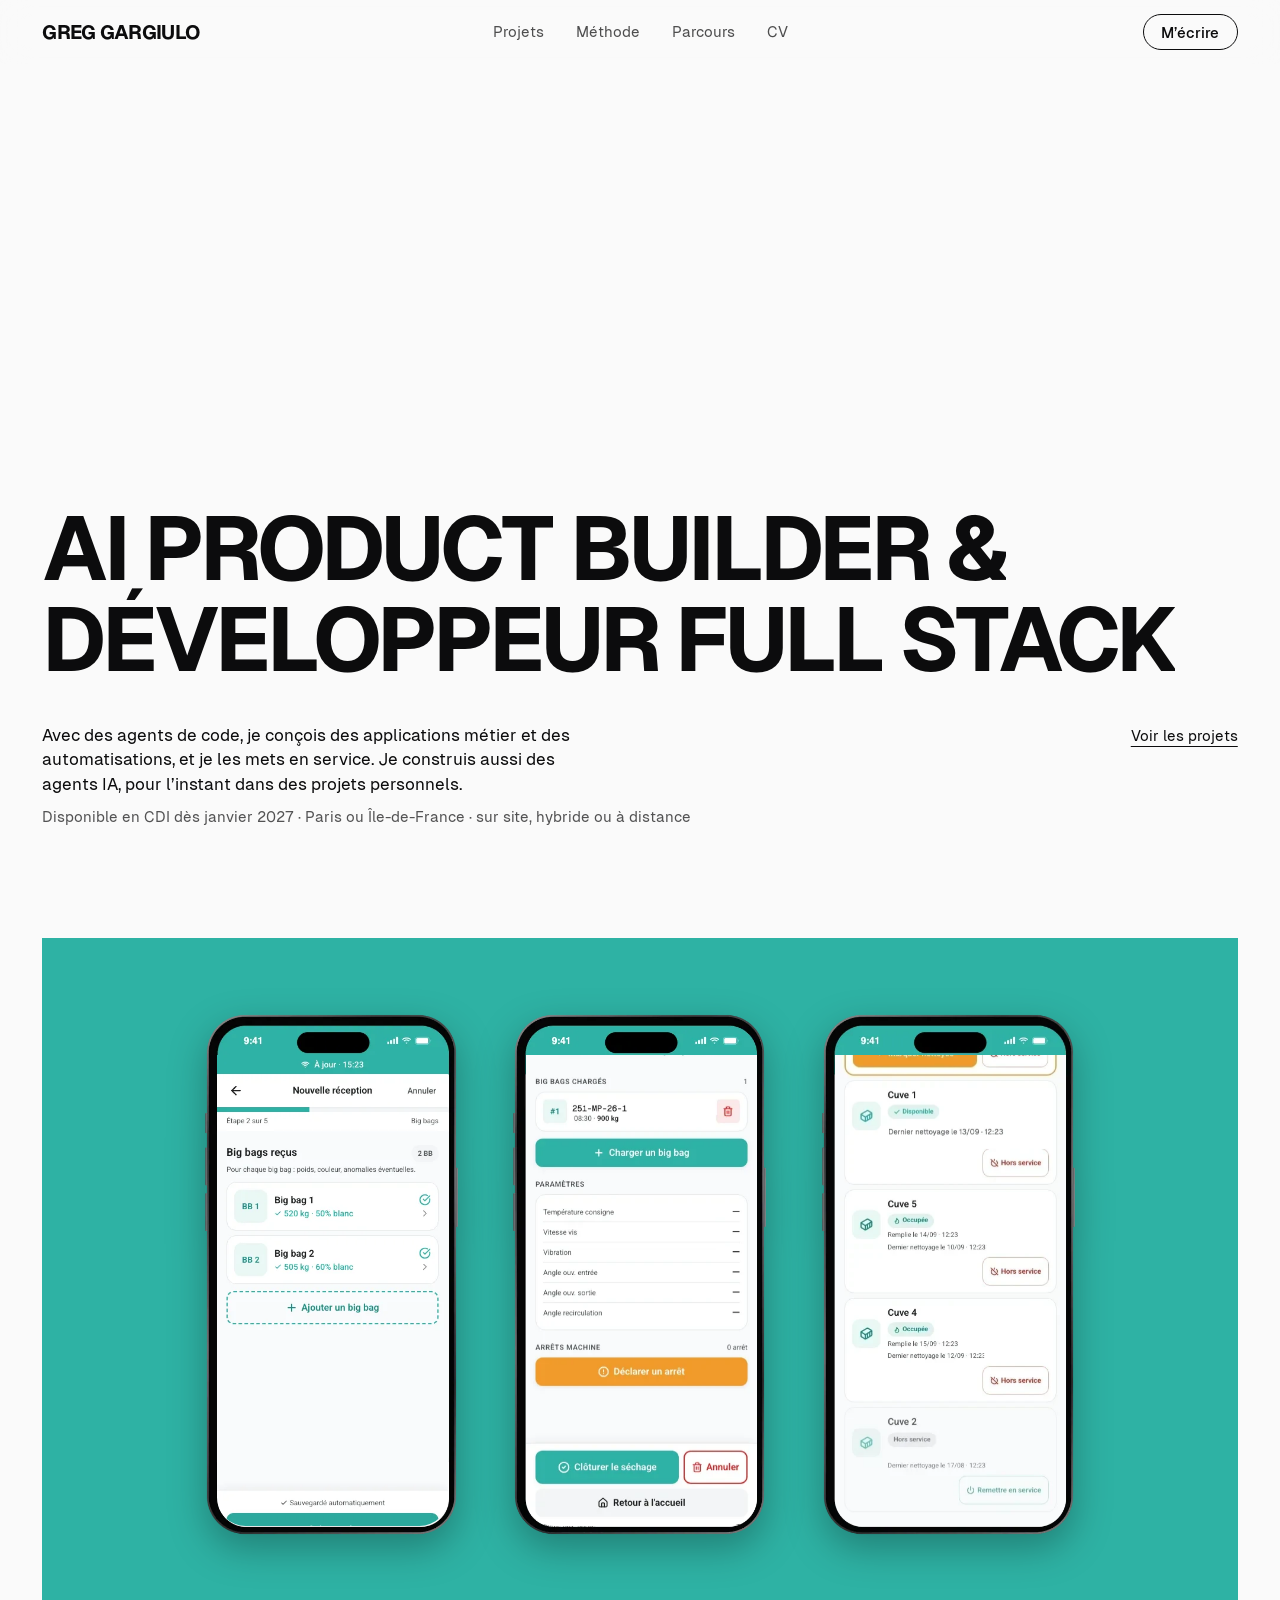
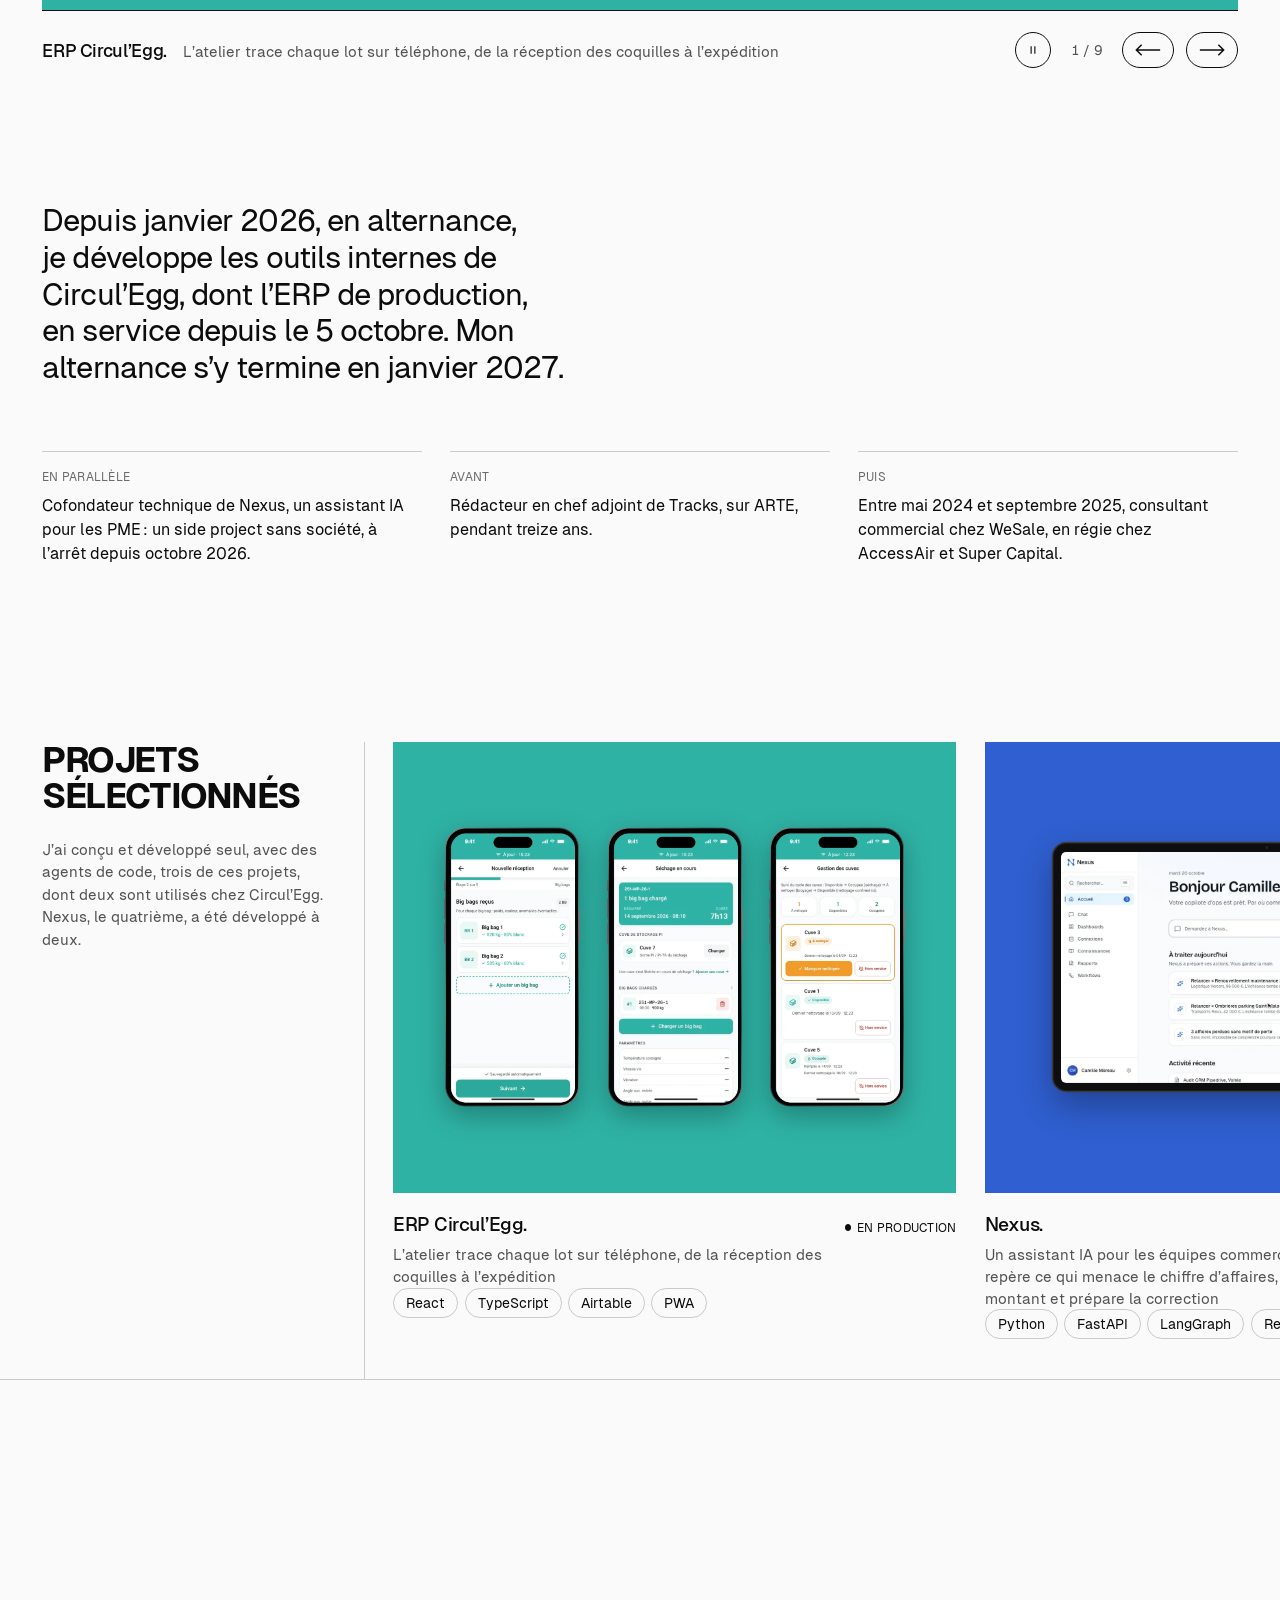
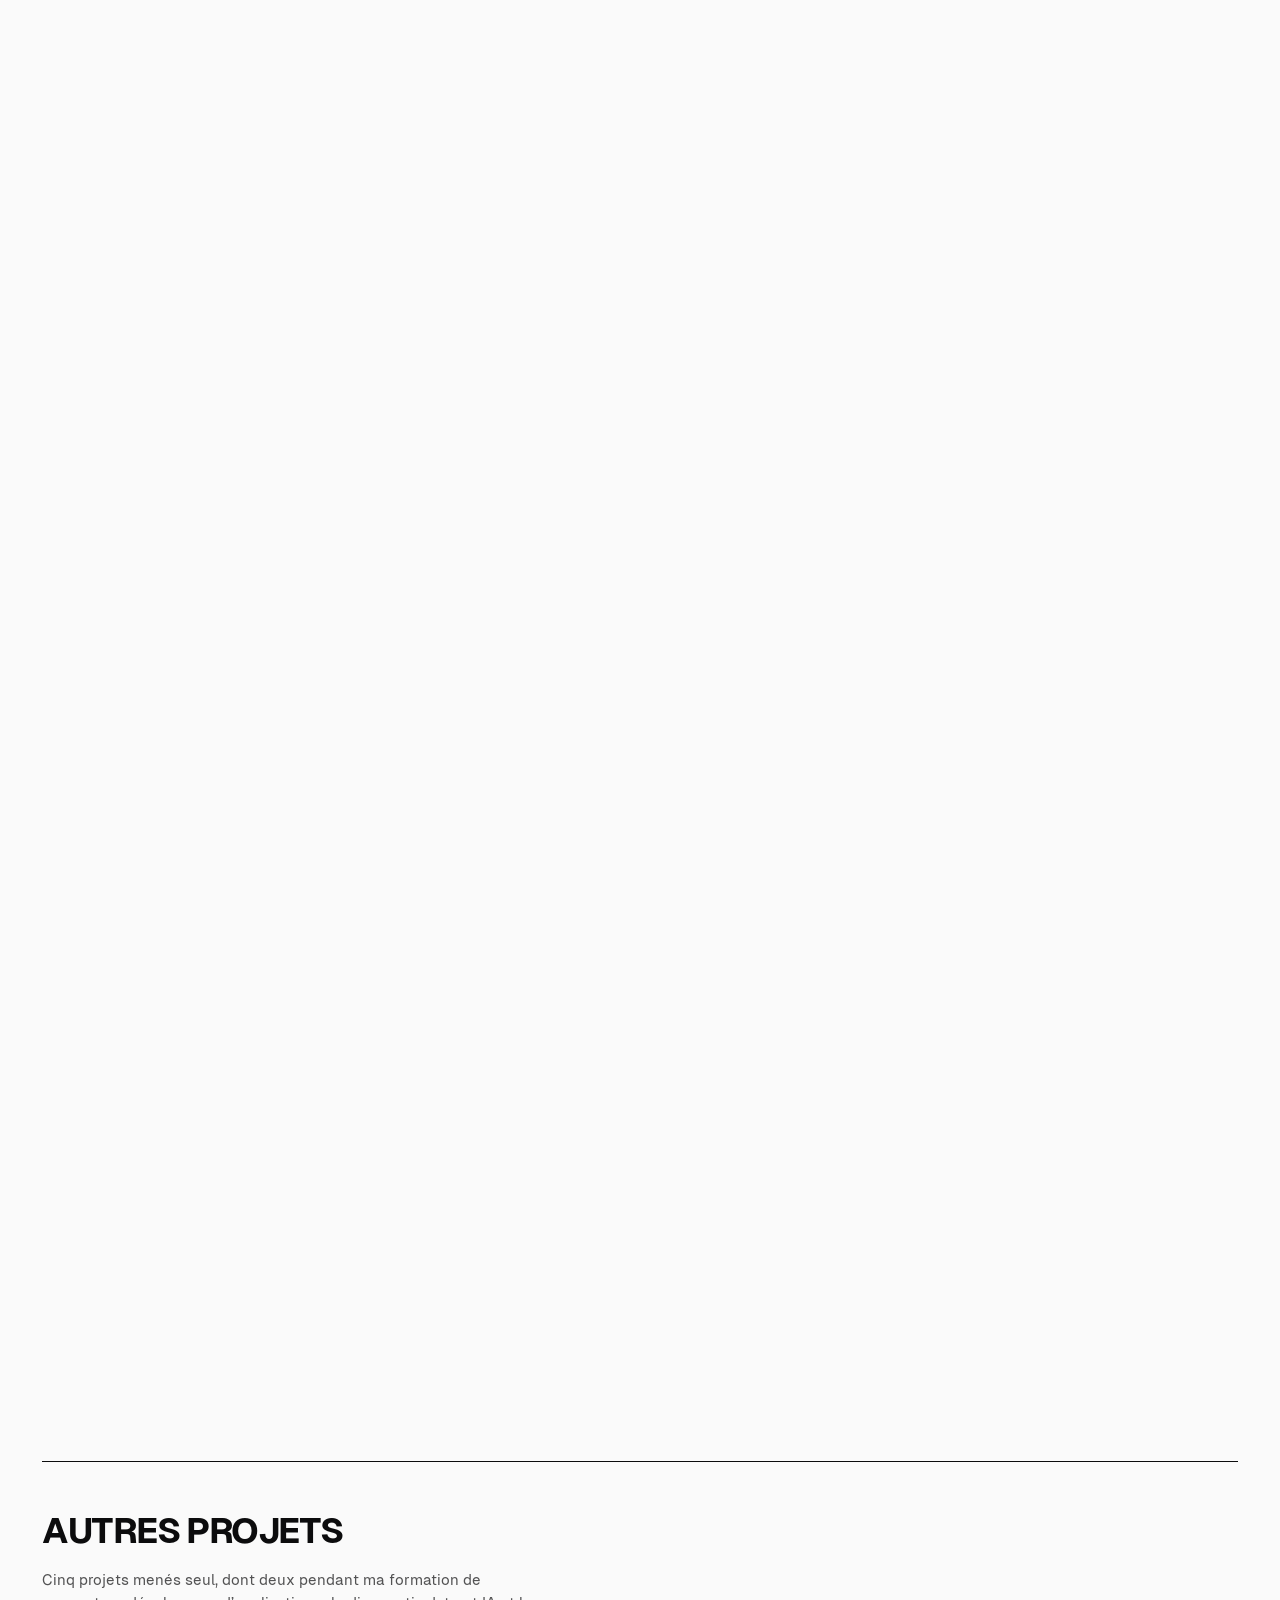
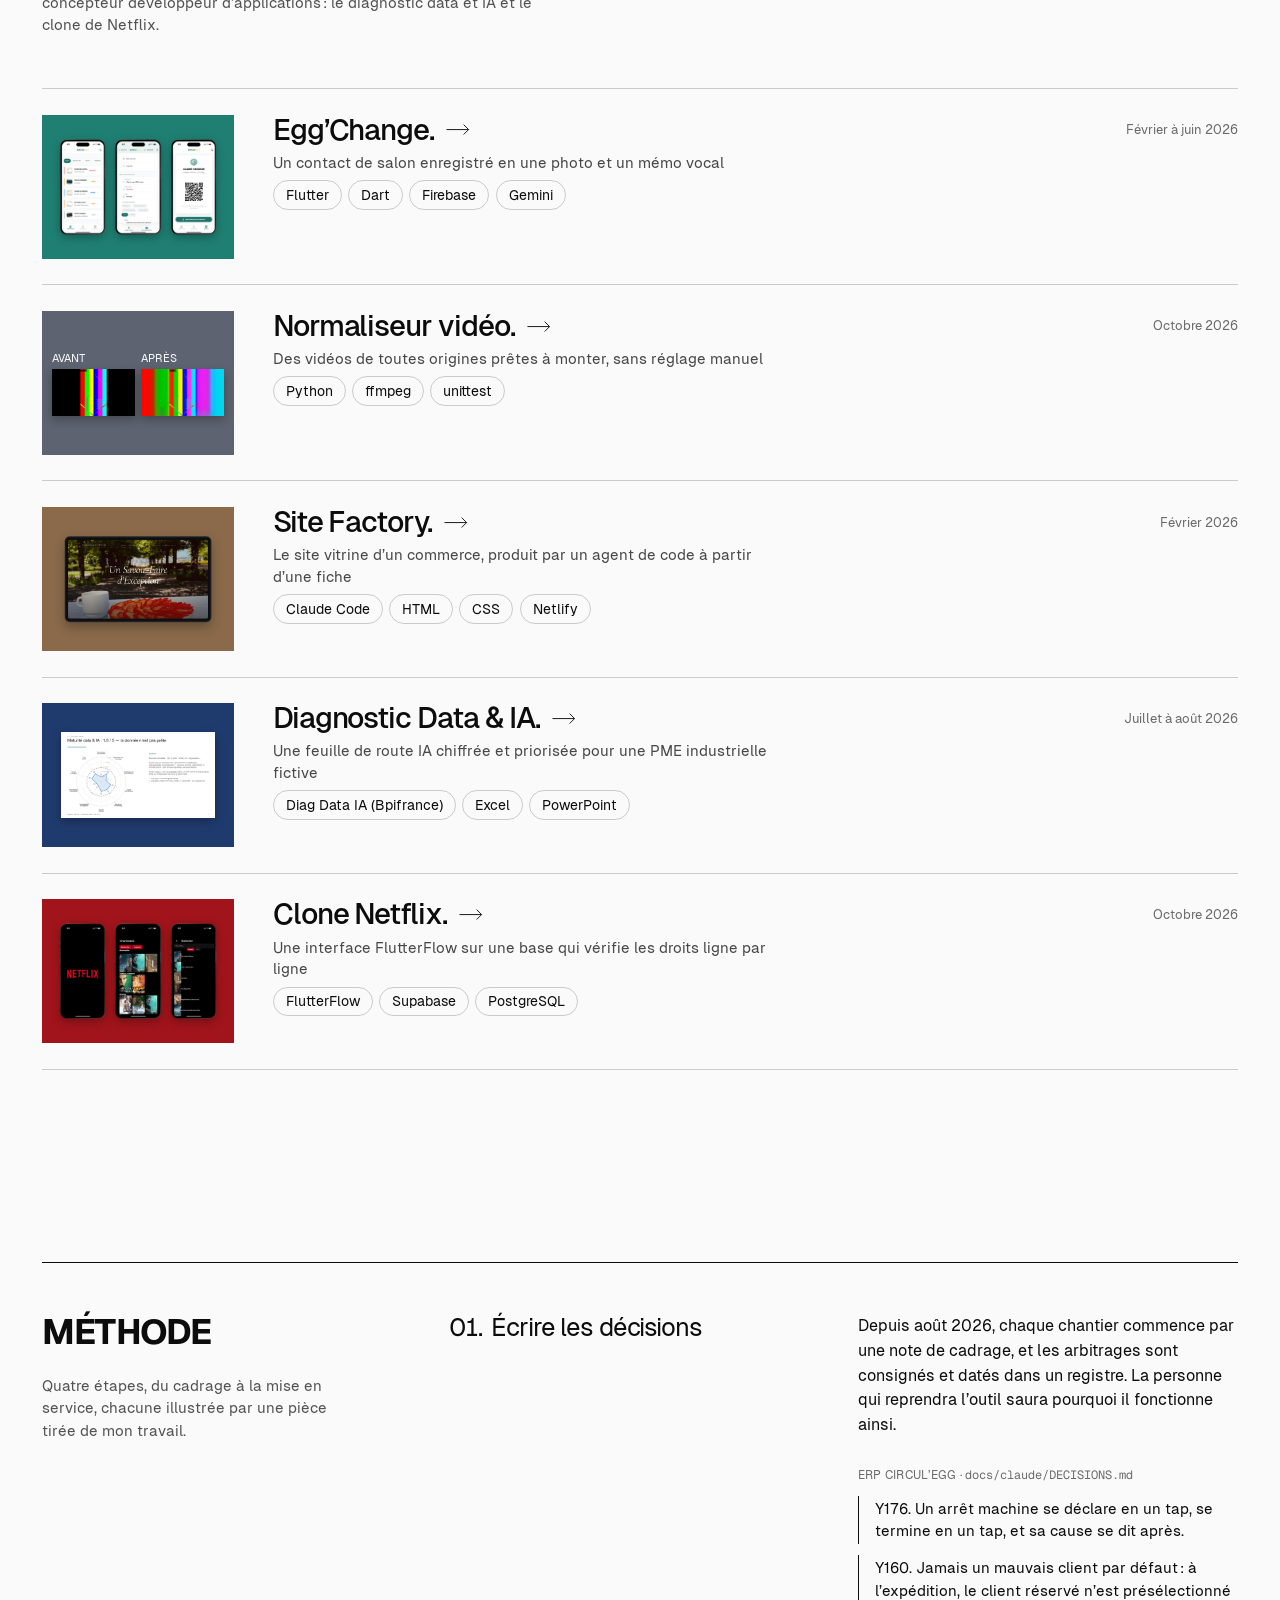
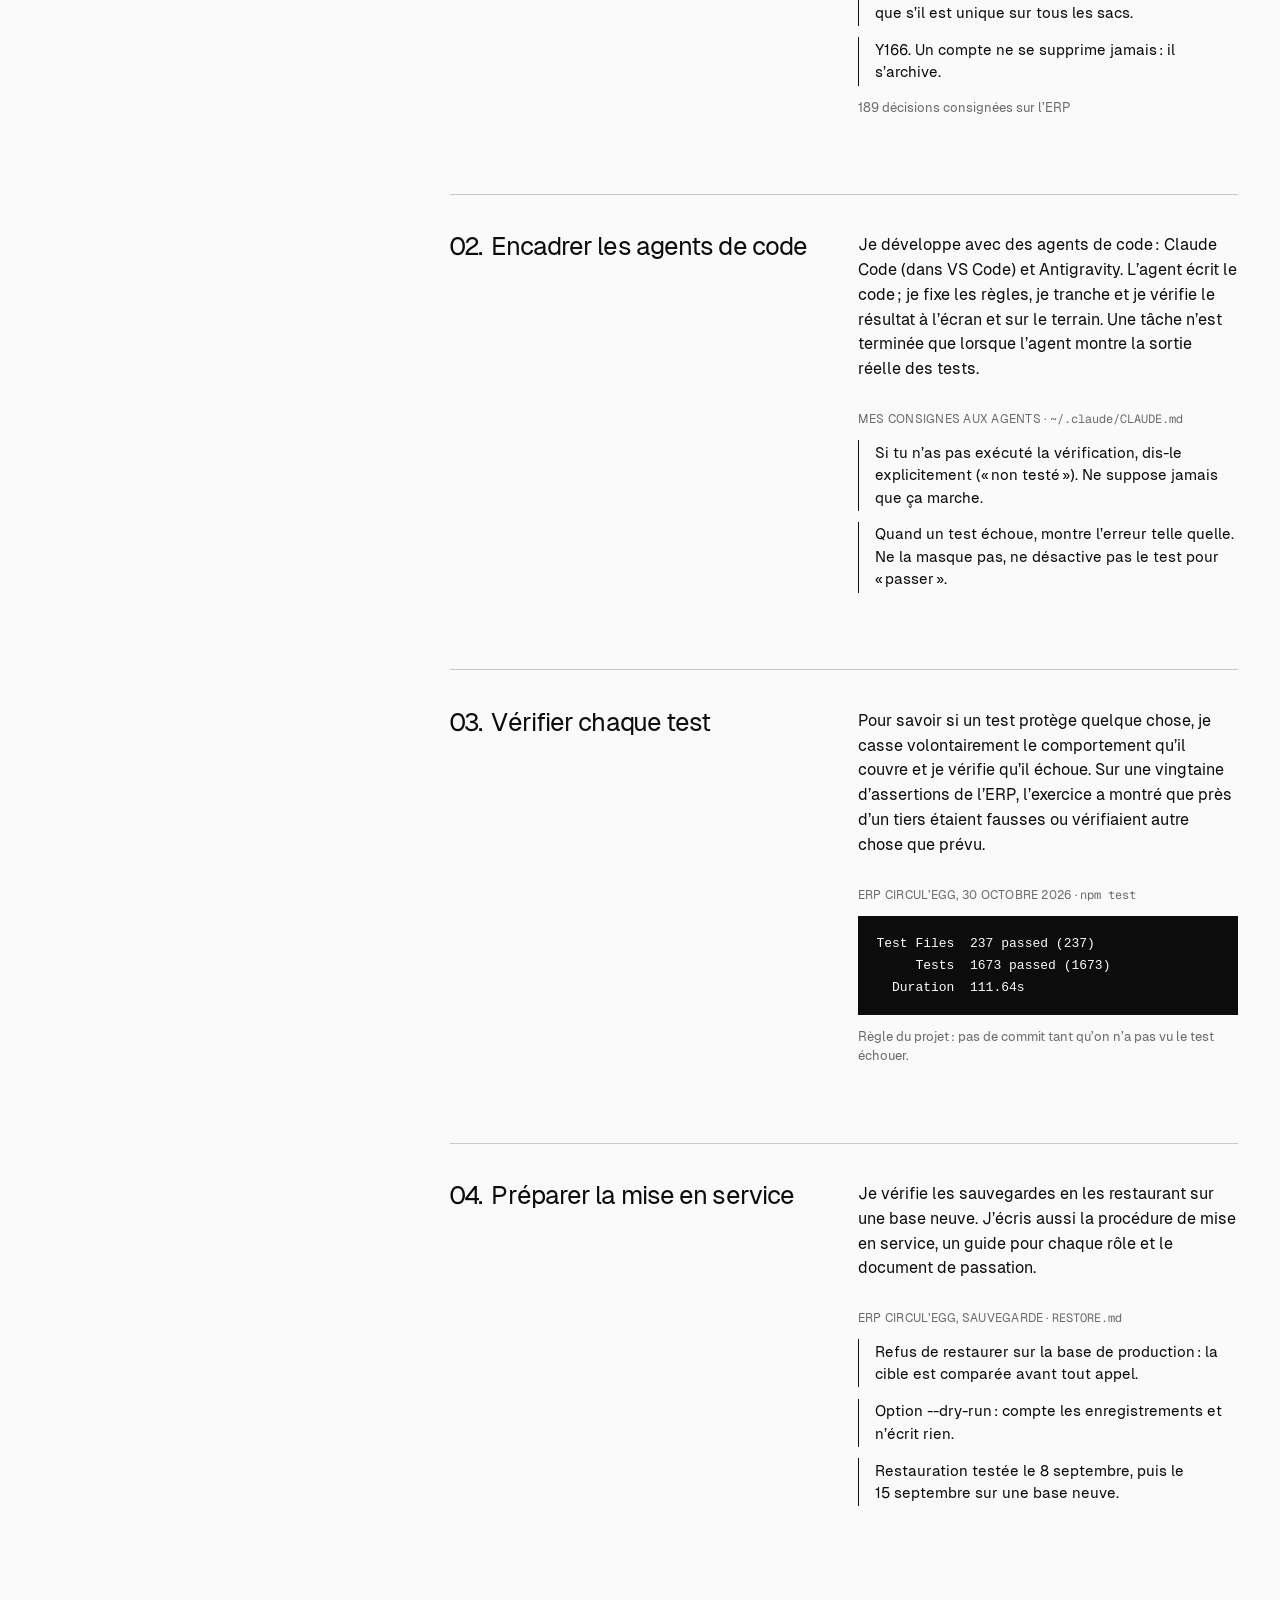
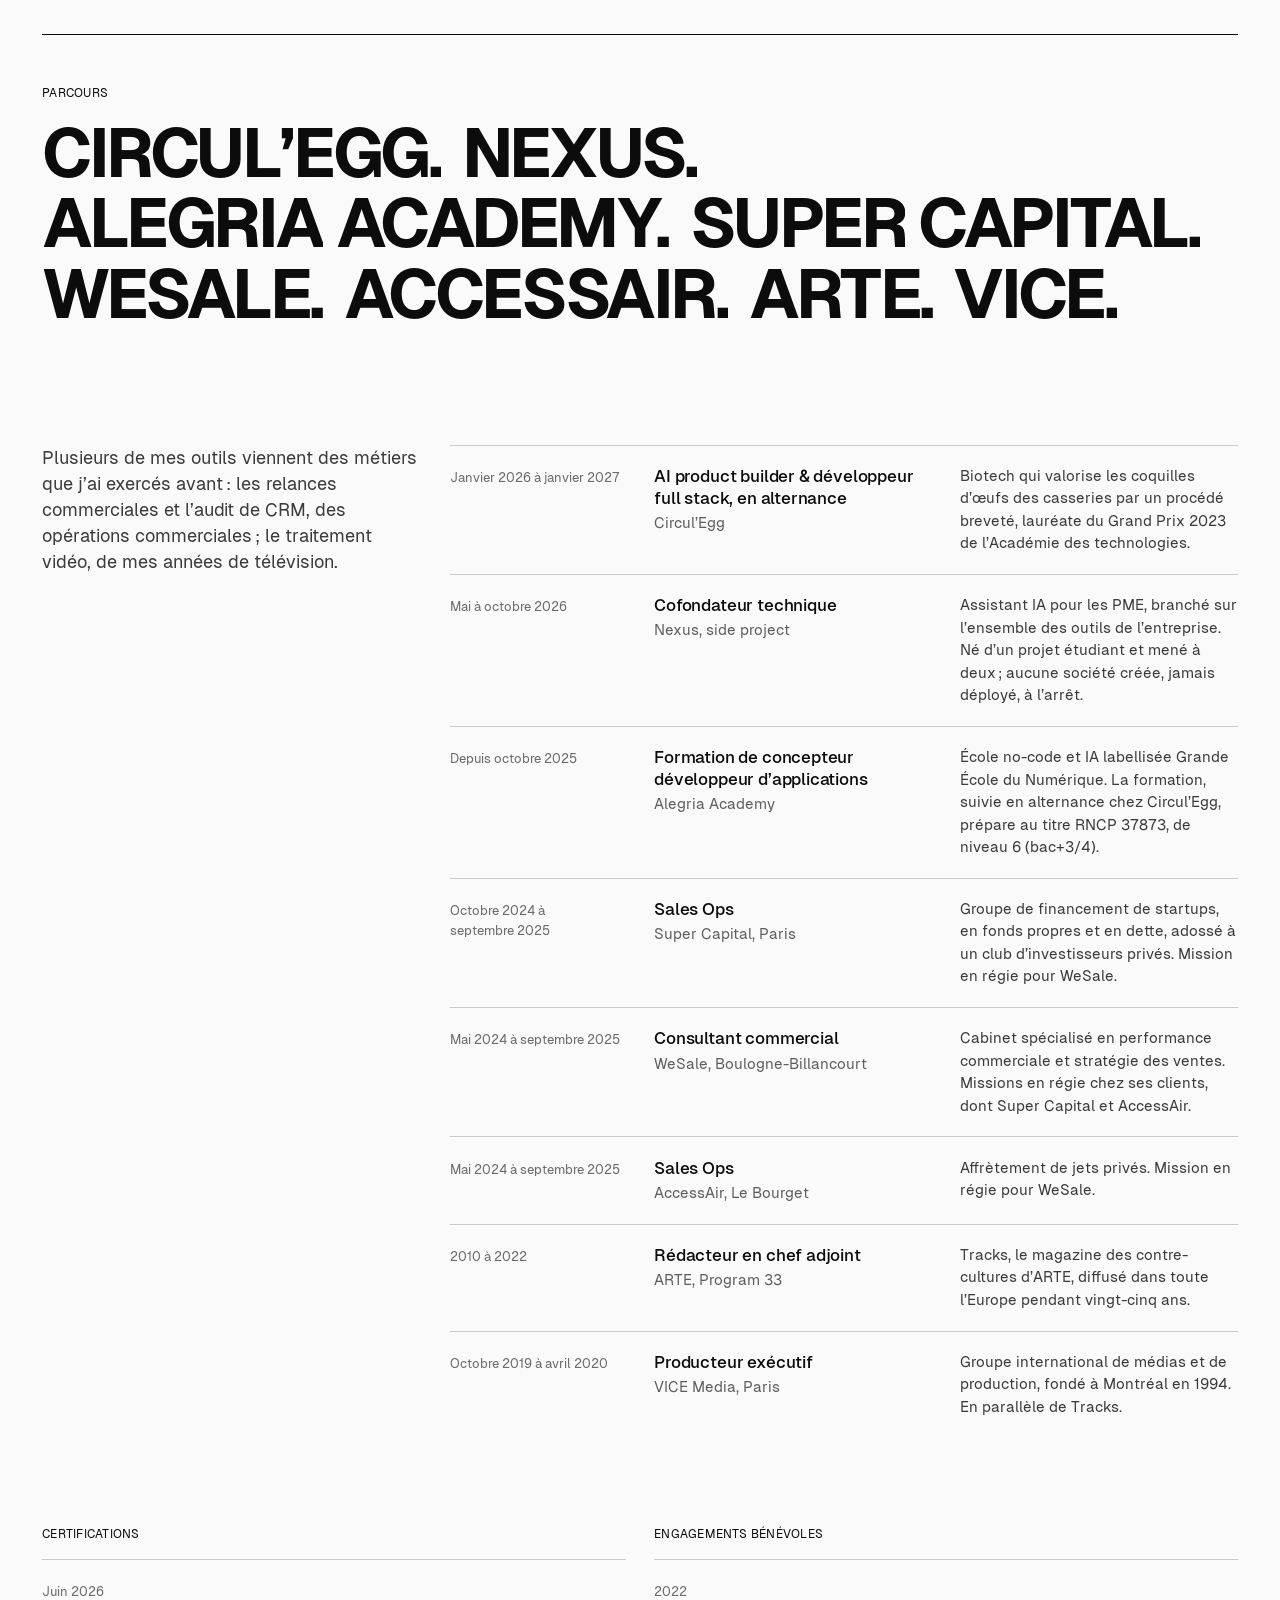
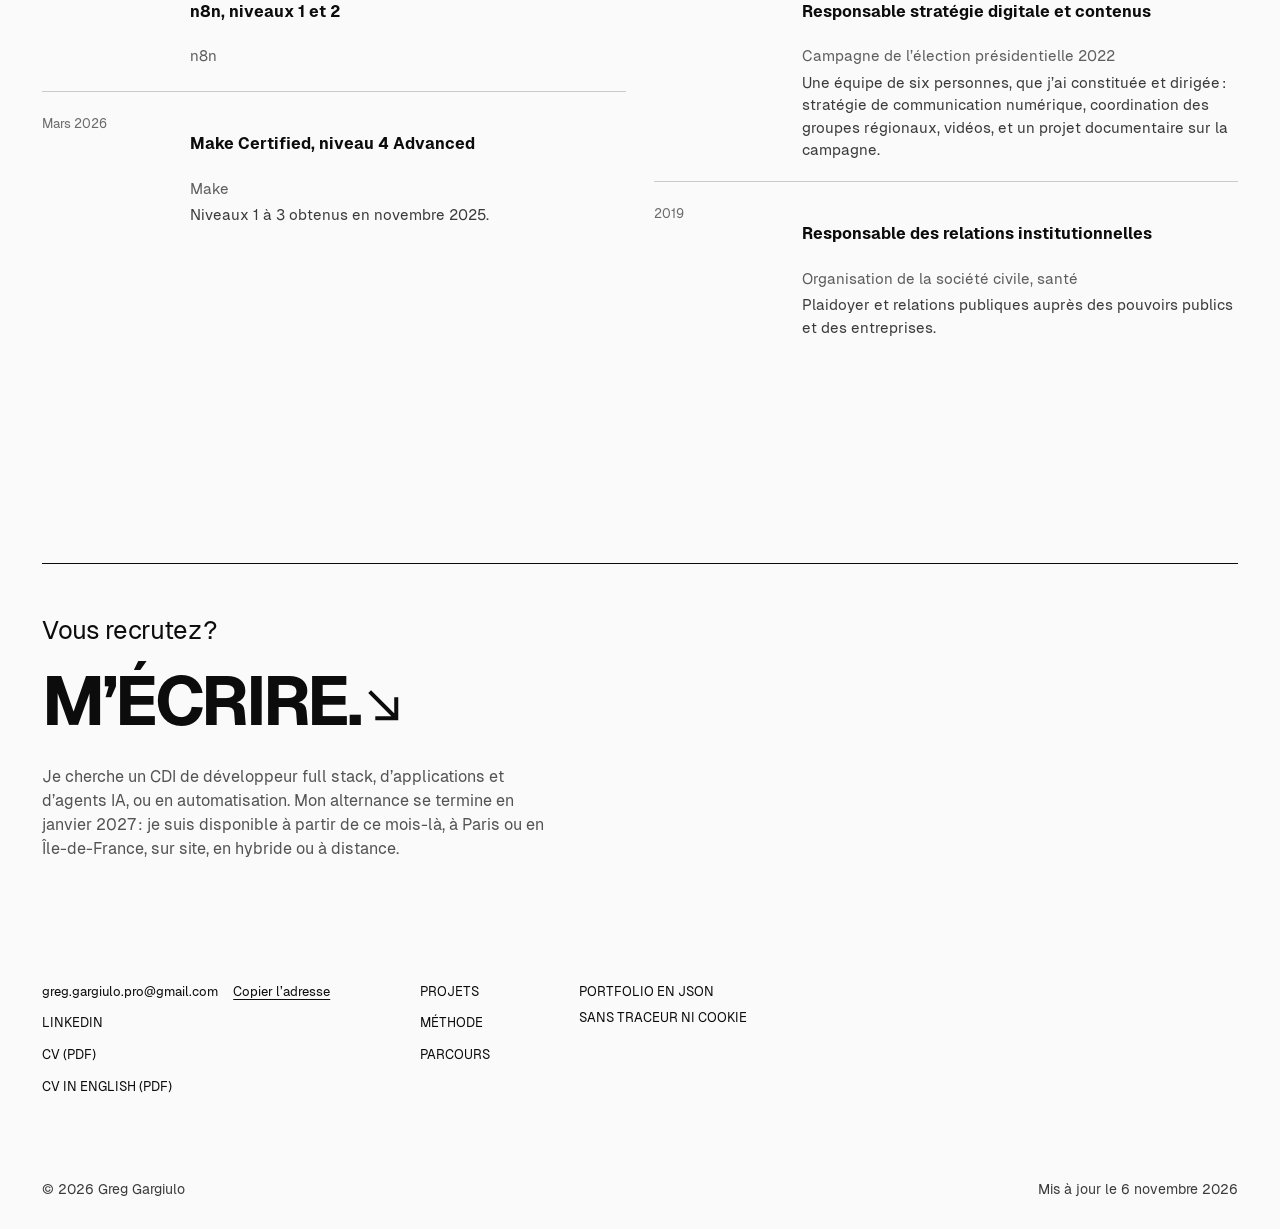
==== index.html @ 3e02a00b "feat: miniatures dans la liste des autres projets sur ordinateur Co-Authored-By: Claude Opus 5.5 <no" ====
<!doctype html>
<html lang="fr" class="no-js">
<head>
<meta charset="utf-8">
<meta name="viewport" content="width=device-width, initial-scale=1">
<title>Greg Gargiulo | Développeur full stack et agents IA, Paris</title>
<meta name="description" content="Développeur full stack à Paris : applications métier, agents IA et automatisations. Neuf études de cas, dont un ERP en production. Disponible en janvier 2027.">
<link rel="canonical" href="https://6gbigalt.github.io/">
<meta property="og:type" content="website">
<meta property="og:title" content="Greg Gargiulo | Développeur full stack et agents IA, Paris">
<meta property="og:description" content="Développeur full stack à Paris : applications métier, agents IA et automatisations. Neuf études de cas, dont un ERP en production. Disponible en janvier 2027.">
<meta property="og:url" content="https://6gbigalt.github.io/">
<meta property="og:image" content="https://6gbigalt.github.io/assets/og.png">
<meta property="og:locale" content="fr_FR">
<meta property="og:image:width" content="1200">
<meta property="og:image:height" content="630">
<meta property="og:image:alt" content="Greg Gargiulo, AI product builder &amp; développeur full stack">
<meta name="twitter:card" content="summary_large_image">
<meta name="theme-color" content="#fafafa">
<link rel="icon" href="assets/favicon-32.png" type="image/png" sizes="32x32">
<link rel="apple-touch-icon" href="assets/apple-touch-icon.png">
<link rel="preload" href="assets/fonts/geist-400.woff2" as="font" type="font/woff2" crossorigin>
<link rel="preload" href="assets/fonts/geist-500.woff2" as="font" type="font/woff2" crossorigin>
<link rel="preload" href="assets/fonts/geist-700.woff2" as="font" type="font/woff2" crossorigin>
<link rel="stylesheet" href="assets/css/site.css?v=d85f3140e9">
<link rel="alternate" type="application/json" href="portfolio.json" title="Portfolio en JSON">
<script>try{new Function("a?.b??0");document.documentElement.classList.replace("no-js","js")}catch(e){}</script>
<script src="assets/js/site.js?v=b843a3d950" defer></script>
<script type="speculationrules">{"prerender":[{"where":{"href_matches":"/projets/*"},"eagerness":"moderate"}]}</script>
<script type="application/ld+json">{"@context":"https://schema.org","@graph":[{"@type":"Person","@id":"https://6gbigalt.github.io/#greg","name":"Greg Gargiulo","jobTitle":"AI product builder & développeur full stack","email":"mailto:greg.gargiulo.pro@gmail.com","url":"https://6gbigalt.github.io/","sameAs":["https://www.linkedin.com/in/g-gargiulo/"],"knowsAbout":["Applications métier","Agents IA","Automatisation","React","TypeScript","Python","FastAPI","n8n","Flutter"]},{"@type":"WebSite","url":"https://6gbigalt.github.io/","name":"Greg Gargiulo","inLanguage":"fr"},{"@type":"ProfilePage","url":"https://6gbigalt.github.io/","inLanguage":"fr","mainEntity":{"@id":"https://6gbigalt.github.io/#greg"}}]}</script>
</head>
<body class="page-home">
<a class="skip" href="#contenu">Aller au contenu</a>
<header class="hdr">
  <a class="hdr-name" href="">Greg Gargiulo</a>
  <nav class="hdr-nav" aria-label="Navigation principale">
    <a href="#projets">Projets</a>
    <a href="#methode">Méthode</a>
    <a href="#parcours">Parcours</a>
    <a href="assets/Greg-Gargiulo-CV.pdf" download>CV</a>
  </nav>
  <div class="hdr-right">
    <a class="btn" href="mailto:greg.gargiulo.pro@gmail.com">M’écrire</a>
    <button type="button" class="toggle" aria-expanded="false" aria-controls="menu" aria-label="Ouvrir le menu"><span></span><span></span></button>
  </div>
</header>
<div class="menu" id="menu">
  <nav class="menu-nav" aria-label="Menu">
    <ul role="list">
      <li style="--i:0"><a href="#projets">Projets</a></li>
      <li style="--i:1"><a href="#methode">Méthode</a></li>
      <li style="--i:2"><a href="#parcours">Parcours</a></li>
      <li style="--i:3"><a href="#contact">Contact</a></li>
    </ul>
  </nav>
  <div class="menu-foot">
    <a href="mailto:greg.gargiulo.pro@gmail.com">greg.gargiulo.pro@gmail.com</a>
    <a href="https://www.linkedin.com/in/g-gargiulo/" rel="me">LinkedIn</a>
    <a href="assets/Greg-Gargiulo-CV.pdf" download>CV (PDF)</a>
  </div>
</div>
<main id="contenu">
<section class="hero" aria-labelledby="hero-titre">
  <div class="wrap hero-inner">
    <h1 id="hero-titre" class="hero-title"><span class="visually-hidden">Greg Gargiulo, </span><span class="hero-plus" aria-hidden="true"></span><span class="w"><span style="--i:0">AI</span></span> <span class="w"><span style="--i:1">product</span></span> <span class="w"><span style="--i:2">builder</span></span> <span class="w"><span style="--i:3">&amp;</span></span> <span class="w"><span style="--i:4">développeur</span></span> <span class="w"><span style="--i:5">full</span></span> <span class="w"><span style="--i:6">stack</span></span></h1>
    <div class="hero-foot">
      <div class="hero-text">
        <p class="hero-sub">Avec des agents de code, je conçois des applications métier et des automatisations, et je les mets en service. Je construis aussi des agents IA, pour l’instant dans des projets personnels.</p>
        <p class="hero-avail">Disponible en CDI dès janvier 2027 · Paris ou Île-⁠de-⁠France · sur site, hybride ou à distance</p>
      </div>
      <a class="ulink" href="#projets">Voir les projets</a>
    </div>
  </div>
</section>

<section class="showcase" aria-label="Les projets en images">
  <div class="wrap">
    <div class="reel" data-motion="time">
      <div class="reel-frame" aria-hidden="true">
        <div class="reel-slide" data-href="projets/erp-circulegg/" data-name="ERP Circul’Egg." data-outcome="L’atelier trace chaque lot sur téléphone, de la réception des coquilles à l’expédition">
          <div class="stage stage--phones stage--reel" style="--tone:#2eb2a4;--on:#0c0c0d" aria-hidden="true"><div class="phones"><div class="handset"><img class="phone" src="assets/captures/erp-circulegg/reception-phone.webp" srcset="assets/captures/erp-circulegg/reception-phone.w480.webp 480w, assets/captures/erp-circulegg/reception-phone.webp 960w" sizes="(min-width: 900px) 20vw, 34vw" alt="" width="960" height="1929" loading="eager" decoding="async"><div class="screen screen--phone"><div class="live live--seq" data-seq="assets/captures/erp-circulegg/reception-screen.webp assets/captures/erp-circulegg/bigbag-screen.webp assets/captures/erp-circulegg/ensachage-screen.webp assets/captures/erp-circulegg/expedition-screen.webp" data-span="3" style="--loop:9.6s"></div></div></div><div class="handset"><img class="phone" src="assets/captures/erp-circulegg/sechage-phone.webp" srcset="assets/captures/erp-circulegg/sechage-phone.w480.webp 480w, assets/captures/erp-circulegg/sechage-phone.webp 960w" sizes="(min-width: 900px) 20vw, 34vw" alt="" width="960" height="1929" loading="eager" decoding="async"><div class="screen screen--phone"><div class="live live--page" data-src="assets/captures/erp-circulegg/sechage-page.webp" data-srcset="assets/captures/erp-circulegg/sechage-page.webp 390w" data-sizes="(min-width: 900px) 20vw, 40vw" style="--loop:8s"></div></div></div><div class="handset"><img class="phone" src="assets/captures/erp-circulegg/cuves-phone.webp" srcset="assets/captures/erp-circulegg/cuves-phone.w480.webp 480w, assets/captures/erp-circulegg/cuves-phone.webp 960w" sizes="(min-width: 900px) 20vw, 34vw" alt="" width="960" height="1929" loading="eager" decoding="async"><div class="screen screen--phone"><div class="live live--page" data-src="assets/captures/erp-circulegg/cuves-page.webp" data-srcset="assets/captures/erp-circulegg/cuves-page.webp 390w" data-sizes="(min-width: 900px) 20vw, 40vw" style="--loop:8s"></div></div></div></div></div>
        </div>
        <div class="reel-slide" data-href="projets/nexus/" data-name="Nexus." data-outcome="Un assistant IA pour les équipes commerciales de PME : il repère ce qui menace le chiffre d’affaires, en donne le montant et prépare la correction">
          <div class="stage stage--browser stage--reel" style="--tone:#2f5fd0;--on:#fafafa" aria-hidden="true"><div class="tablet"><div class="screen"><img src="assets/captures/nexus/accueil.webp" srcset="assets/captures/nexus/accueil.w480.webp 480w, assets/captures/nexus/accueil.w1200.webp 1200w, assets/captures/nexus/accueil.webp 2400w" sizes="(min-width: 900px) 92vw, 100vw" alt="" width="2400" height="1350" loading="eager" decoding="async"><div class="live live--video" data-src="assets/captures/nexus/accueil-clip.mp4" style="--loop:14.3s"></div></div></div></div>
        </div>
        <div class="reel-slide" data-href="projets/onyx/" data-name="Onyx." data-outcome="Un agent IA personnel qui apprend des corrections qu’on lui fait, consolide sa mémoire chaque jour et agit dans Gmail, Google Agenda et Notion">
          <div class="stage stage--browser stage--reel" style="--tone:#7a756c;--on:#0c0c0d" aria-hidden="true"><div class="tablet"><div class="screen"><img src="assets/captures/onyx/welcome.webp" srcset="assets/captures/onyx/welcome.w480.webp 480w, assets/captures/onyx/welcome.w1200.webp 1200w, assets/captures/onyx/welcome.webp 1920w" sizes="(min-width: 900px) 92vw, 100vw" alt="" width="1920" height="1080" loading="lazy" decoding="async"><div class="live live--video" data-src="assets/captures/onyx/accueil-memoire-clip.mp4" style="--loop:7.2s"></div></div></div></div>
        </div>
        <div class="reel-slide" data-href="projets/relances-commerciales/" data-name="Sales Army." data-outcome="Des relances commerciales préparées chaque matin, envoyées par le commercial">
          <div class="stage stage--cadence stage--reel" style="--tone:#c2472f;--on:#fafafa" aria-hidden="true"><div class="cadence"><ol role="list"><li style="--n:0"><span class="cad-day">J+0</span><span class="cad-title">Après le rendez-vous</span></li><li style="--n:1"><span class="cad-day">J+7</span><span class="cad-title">Relance légère</span></li><li style="--n:2"><span class="cad-day">J+14</span><span class="cad-title">Changement d’angle</span></li><li style="--n:3"><span class="cad-day">J+21</span><span class="cad-title">Rebond sur l’actualité</span></li><li style="--n:4"><span class="cad-day">J+35</span><span class="cad-title">Preuve</span></li><li style="--n:5"><span class="cad-day">J+56</span><span class="cad-title">Porte ouverte</span></li></ol></div></div>
        </div>
        <div class="reel-slide" data-href="projets/eggchange/" data-name="Egg’Change." data-outcome="Un contact de salon enregistré en une photo et un mémo vocal">
          <div class="stage stage--phones stage--reel" style="--tone:#1f7f72;--on:#fafafa" aria-hidden="true"><div class="phones"><div class="handset"><img class="phone" src="assets/captures/eggchange/prospects-phone.webp" srcset="assets/captures/eggchange/prospects-phone.w480.webp 480w, assets/captures/eggchange/prospects-phone.webp 960w" sizes="(min-width: 900px) 20vw, 34vw" alt="" width="960" height="1929" loading="lazy" decoding="async"><div class="screen screen--phone"><div class="live live--video" data-src="assets/captures/eggchange/prospects-clip.mp4" style="--loop:4s"></div></div></div><div class="handset"><img class="phone" src="assets/captures/eggchange/qualification-phone.webp" srcset="assets/captures/eggchange/qualification-phone.w480.webp 480w, assets/captures/eggchange/qualification-phone.webp 960w" sizes="(min-width: 900px) 20vw, 34vw" alt="" width="960" height="1929" loading="lazy" decoding="async"><div class="screen screen--phone"><div class="live live--video" data-src="assets/captures/eggchange/fiche-clip.mp4" style="--loop:9.6s"></div></div></div><img class="phone" src="assets/captures/eggchange/carte-phone.webp" srcset="assets/captures/eggchange/carte-phone.w480.webp 480w, assets/captures/eggchange/carte-phone.webp 960w" sizes="(min-width: 900px) 20vw, 34vw" alt="" width="960" height="1929" loading="lazy" decoding="async"></div></div>
        </div>
        <div class="reel-slide" data-href="projets/normaliseur-video/" data-name="Normaliseur vidéo." data-outcome="Des vidéos de toutes origines prêtes à monter, sans réglage manuel">
          <div class="stage stage--compare stage--reel" style="--tone:#5d6370;--on:#fafafa" aria-hidden="true"><div class="compare">
          <div class="compare-side"><span class="compare-label">Avant</span><div class="compare-frame"><img src="assets/captures/normaliseur-video/avant-bandes.webp" srcset="assets/captures/normaliseur-video/avant-bandes.w480.webp 480w, assets/captures/normaliseur-video/avant-bandes.webp 1280w" sizes="(min-width: 900px) 92vw, 100vw" alt="" width="1280" height="720" loading="lazy" decoding="async"></div></div>
          <div class="compare-side"><span class="compare-label">Après</span><div class="compare-frame compare-frame--wipe"><img src="assets/captures/normaliseur-video/avant-bandes.webp" srcset="assets/captures/normaliseur-video/avant-bandes.w480.webp 480w, assets/captures/normaliseur-video/avant-bandes.webp 1280w" sizes="(min-width: 900px) 92vw, 100vw" alt="" width="1280" height="720" loading="lazy" decoding="async"><img class="compare-after" src="assets/captures/normaliseur-video/apres-bandes.webp" srcset="assets/captures/normaliseur-video/apres-bandes.w480.webp 480w, assets/captures/normaliseur-video/apres-bandes.w1200.webp 1200w, assets/captures/normaliseur-video/apres-bandes.webp 1920w" sizes="(min-width: 900px) 92vw, 100vw" alt="" width="1920" height="1080" loading="lazy" decoding="async"></div></div>
        </div></div>
        </div>
        <div class="reel-slide" data-href="projets/site-factory/" data-name="Site Factory." data-outcome="Le site vitrine d’un commerce, produit par un agent de code à partir d’une fiche">
          <div class="stage stage--browser stage--reel" style="--tone:#8a6a4a;--on:#fafafa" aria-hidden="true"><div class="tablet"><div class="screen"><img src="assets/captures/site-factory/accueil.webp" srcset="assets/captures/site-factory/accueil.w480.webp 480w, assets/captures/site-factory/accueil.w1200.webp 1200w, assets/captures/site-factory/accueil.webp 2160w" sizes="(min-width: 900px) 92vw, 100vw" alt="" width="2160" height="1215" loading="lazy" decoding="async"><div class="live live--page" data-src="assets/captures/site-factory/accueil-page.webp" data-srcset="assets/captures/site-factory/accueil-page.w480.webp 480w, assets/captures/site-factory/accueil-page.w1200.webp 1200w, assets/captures/site-factory/accueil-page.webp 1800w" data-sizes="(min-width: 900px) 68vw, 88vw" style="--loop:22s"></div></div></div></div>
        </div>
        <div class="reel-slide" data-href="projets/diagnostic-data-ia/" data-name="Diagnostic Data &amp; IA." data-outcome="Une feuille de route IA chiffrée et priorisée pour une PME industrielle fictive">
          <div class="stage stage--doc stage--reel" style="--tone:#1f3b6e;--on:#fafafa" aria-hidden="true"><div class="paper paper--seq"><img src="assets/captures/diagnostic-data-ia/radar.webp" srcset="assets/captures/diagnostic-data-ia/radar.w480.webp 480w, assets/captures/diagnostic-data-ia/radar.w1200.webp 1200w, assets/captures/diagnostic-data-ia/radar.webp 2000w" sizes="(min-width: 900px) 92vw, 100vw" alt="" width="2000" height="1125" loading="lazy" decoding="async"><div class="live live--seq" data-seq="assets/captures/diagnostic-data-ia/page-7.webp assets/captures/diagnostic-data-ia/page-8.webp assets/captures/diagnostic-data-ia/page-9.webp assets/captures/diagnostic-data-ia/page-10.webp assets/captures/diagnostic-data-ia/page-11.webp assets/captures/diagnostic-data-ia/page-16.webp assets/captures/diagnostic-data-ia/page-20.webp" data-span="6" style="--loop:16.8s"></div></div></div>
        </div>
        <div class="reel-slide" data-href="projets/netflix-flutterflow/" data-name="Clone Netflix." data-outcome="Une interface FlutterFlow sur une base qui vérifie les droits ligne par ligne">
          <div class="stage stage--phones stage--reel" style="--tone:#a1141b;--on:#fafafa" aria-hidden="true"><div class="phones"><div class="handset"><img class="phone" src="assets/captures/netflix-flutterflow/splash-phone.webp" srcset="assets/captures/netflix-flutterflow/splash-phone.w480.webp 480w, assets/captures/netflix-flutterflow/splash-phone.webp 960w" sizes="(min-width: 900px) 20vw, 34vw" alt="" width="960" height="1929" loading="lazy" decoding="async"><div class="screen screen--phone"><div class="live live--seq" data-seq="assets/captures/netflix-flutterflow/splash-screen.webp assets/captures/netflix-flutterflow/onboarding-screen.webp assets/captures/netflix-flutterflow/inscription-screen.webp assets/captures/netflix-flutterflow/profils-screen.webp" data-span="3" style="--loop:9.6s"></div></div></div><div class="handset"><img class="phone" src="assets/captures/netflix-flutterflow/accueil-phone.webp" srcset="assets/captures/netflix-flutterflow/accueil-phone.w480.webp 480w, assets/captures/netflix-flutterflow/accueil-phone.webp 960w" sizes="(min-width: 900px) 20vw, 34vw" alt="" width="960" height="1929" loading="lazy" decoding="async"><div class="screen screen--phone"><div class="live live--seq" data-seq="assets/captures/netflix-flutterflow/accueil-screen.webp assets/captures/netflix-flutterflow/fiche-screen.webp" data-span="1" style="--loop:4.8s;--m-delay:-1.2s"></div></div></div><div class="handset"><img class="phone" src="assets/captures/netflix-flutterflow/recherche-phone.webp" srcset="assets/captures/netflix-flutterflow/recherche-phone.w480.webp 480w, assets/captures/netflix-flutterflow/recherche-phone.webp 960w" sizes="(min-width: 900px) 20vw, 34vw" alt="" width="960" height="1929" loading="lazy" decoding="async"><div class="screen screen--phone"><div class="live live--seq" data-seq="assets/captures/netflix-flutterflow/recherche-screen.webp assets/captures/netflix-flutterflow/tri-screen.webp" data-span="1" style="--loop:4.8s;--m-delay:-2.4s"></div></div></div></div></div>
        </div>
      </div>
      <div class="reel-bar">
        <a class="reel-link" href="projets/erp-circulegg/"><span class="reel-title">ERP Circul’Egg.</span> <span class="reel-outcome">L’atelier trace chaque lot sur téléphone, de la réception des coquilles à l’expédition</span></a>
        <p class="reel-status visually-hidden" role="status"></p>
        <div class="reel-ctrl">
          <button type="button" class="arrow reel-pause" aria-label="Mettre les animations en pause"><svg class="i-pause" viewBox="0 0 16 16" aria-hidden="true" focusable="false"><path d="M5.5 3v10M10.5 3v10" fill="none" stroke="currentColor" stroke-width="1.5"/></svg><svg class="i-play" viewBox="0 0 16 16" aria-hidden="true" focusable="false"><path d="M5 3.2l8 4.8-8 4.8z" fill="none" stroke="currentColor" stroke-width="1.5" stroke-linejoin="round"/></svg></button>
          <span class="reel-count" aria-hidden="true">1 / 9</span>
          <div class="arrows reel-arrows">
            <button type="button" class="arrow arrow--prev" data-dir="-1" aria-label="Projet précédent"><svg viewBox="0 0 38 18" aria-hidden="true" focusable="false"><path d="M0.75 9h35.5M28.5 1l8 8-8 8" fill="none" stroke="currentColor" stroke-width="1.5"/></svg></button>
            <button type="button" class="arrow" data-dir="1" aria-label="Projet suivant"><svg viewBox="0 0 38 18" aria-hidden="true" focusable="false"><path d="M0.75 9h35.5M28.5 1l8 8-8 8" fill="none" stroke="currentColor" stroke-width="1.5"/></svg></button>
          </div>
        </div>
      </div>
    </div>
  </div>
</section>

<section class="about" aria-labelledby="about-titre">
  <div class="wrap">
    <h2 id="about-titre" class="visually-hidden">Présentation</h2>
    <p class="about-lead">Depuis janvier 2026, en alternance, je développe les outils internes de Circul’Egg, dont l’ERP de production, en service depuis le 5 octobre. Mon alternance s’y termine en janvier 2027.</p>
    <dl class="about-facts">
      <div><dt>En parallèle</dt><dd>Cofondateur technique de Nexus, un assistant IA pour les PME : un side project sans société, à l’arrêt depuis octobre 2026.</dd></div>
      <div><dt>Avant</dt><dd>Rédacteur en chef adjoint de Tracks, sur ARTE, pendant treize ans.</dd></div>
      <div><dt>Puis</dt><dd>Entre mai 2024 et septembre 2025, consultant commercial chez WeSale, en régie chez AccessAir et Super Capital.</dd></div>
    </dl>
  </div>
</section>

<section class="works" id="projets" aria-labelledby="projets-titre">
  <div class="works-pin">
    <div class="wrap works-grid">
      <div class="works-side">
        <h2 id="projets-titre" class="h-section">Projets sélectionnés</h2>
        <p class="works-intro">J’ai conçu et développé seul, avec des agents de code, trois de ces projets, dont deux sont utilisés chez Circul’Egg. Nexus, le quatrième, a été développé à deux.</p>
        <div class="works-ctrl">
          <div class="arrows">
            <button type="button" class="arrow arrow--prev" data-dir="-1" aria-label="Projet précédent"><svg viewBox="0 0 38 18" aria-hidden="true" focusable="false"><path d="M0.75 9h35.5M28.5 1l8 8-8 8" fill="none" stroke="currentColor" stroke-width="1.5"/></svg></button>
            <button type="button" class="arrow" data-dir="1" aria-label="Projet suivant"><svg viewBox="0 0 38 18" aria-hidden="true" focusable="false"><path d="M0.75 9h35.5M28.5 1l8 8-8 8" fill="none" stroke="currentColor" stroke-width="1.5"/></svg></button>
          </div>
        </div>
      </div>
      <ol class="works-track" role="list" tabindex="0" aria-label="Projets sélectionnés">
          <li class="slide">
          <a class="slide-link" href="projets/erp-circulegg/">
            <div class="stage stage--phones stage--slide" style="--tone:#2eb2a4;--on:#0c0c0d" aria-hidden="true"><div class="phones"><img class="phone" src="assets/captures/erp-circulegg/reception-phone.webp" srcset="assets/captures/erp-circulegg/reception-phone.w480.webp 480w, assets/captures/erp-circulegg/reception-phone.webp 960w" sizes="(min-width: 900px) 12vw, 26vw" alt="" width="960" height="1929" loading="eager" decoding="async"><img class="phone" src="assets/captures/erp-circulegg/sechage-phone.webp" srcset="assets/captures/erp-circulegg/sechage-phone.w480.webp 480w, assets/captures/erp-circulegg/sechage-phone.webp 960w" sizes="(min-width: 900px) 12vw, 26vw" alt="" width="960" height="1929" loading="eager" decoding="async"><img class="phone" src="assets/captures/erp-circulegg/cuves-phone.webp" srcset="assets/captures/erp-circulegg/cuves-phone.w480.webp 480w, assets/captures/erp-circulegg/cuves-phone.webp 960w" sizes="(min-width: 900px) 12vw, 26vw" alt="" width="960" height="1929" loading="eager" decoding="async"></div></div>
            <span class="slide-cap"><span class="slide-name">ERP Circul’Egg.</span><span class="status status--production">En production</span></span>
            <span class="slide-outcome">L’atelier trace chaque lot sur téléphone, de la réception des coquilles à l’expédition</span>
            <ul class="tags tags--sm slide-stack" role="list" aria-label="Technologies principales"><li>React</li><li>TypeScript</li><li>Airtable</li><li>PWA</li></ul>
          </a>
        </li>
          <li class="slide">
          <a class="slide-link" href="projets/nexus/">
            <div class="stage stage--browser stage--slide" style="--tone:#2f5fd0;--on:#fafafa" aria-hidden="true"><div class="tablet"><img src="assets/captures/nexus/accueil.webp" srcset="assets/captures/nexus/accueil.w480.webp 480w, assets/captures/nexus/accueil.w1200.webp 1200w, assets/captures/nexus/accueil.webp 2400w" sizes="(min-width: 900px) 44vw, 82vw" alt="" width="2400" height="1350" loading="eager" decoding="async"></div></div>
            <span class="slide-cap"><span class="slide-name">Nexus.</span><span class="status status--prototype">À l’arrêt</span></span>
            <span class="slide-outcome">Un assistant IA pour les équipes commerciales de PME : il repère ce qui menace le chiffre d’affaires, en donne le montant et prépare la correction</span>
            <ul class="tags tags--sm slide-stack" role="list" aria-label="Technologies principales"><li>Python</li><li>FastAPI</li><li>LangGraph</li><li>React</li></ul>
          </a>
        </li>
          <li class="slide">
          <a class="slide-link" href="projets/onyx/">
            <div class="stage stage--browser stage--slide" style="--tone:#7a756c;--on:#0c0c0d" aria-hidden="true"><div class="tablet"><img src="assets/captures/onyx/welcome.webp" srcset="assets/captures/onyx/welcome.w480.webp 480w, assets/captures/onyx/welcome.w1200.webp 1200w, assets/captures/onyx/welcome.webp 1920w" sizes="(min-width: 900px) 44vw, 82vw" alt="" width="1920" height="1080" loading="lazy" decoding="async"></div></div>
            <span class="slide-cap"><span class="slide-name">Onyx.</span><span class="status status--prototype">Prototype</span></span>
            <span class="slide-outcome">Un agent IA personnel qui apprend des corrections qu’on lui fait, consolide sa mémoire chaque jour et agit dans Gmail, Google Agenda et Notion</span>
            <ul class="tags tags--sm slide-stack" role="list" aria-label="Technologies principales"><li>Python</li><li>FastAPI</li><li>LiteLLM</li><li>ChromaDB</li></ul>
          </a>
        </li>
          <li class="slide">
          <a class="slide-link" href="projets/relances-commerciales/">
            <div class="stage stage--cadence stage--slide" style="--tone:#c2472f;--on:#fafafa" aria-hidden="true"><div class="cadence"><ol role="list"><li style="--n:0"><span class="cad-day">J+0</span><span class="cad-title">Après le rendez-vous</span></li><li style="--n:1"><span class="cad-day">J+7</span><span class="cad-title">Relance légère</span></li><li style="--n:2"><span class="cad-day">J+14</span><span class="cad-title">Changement d’angle</span></li><li style="--n:3"><span class="cad-day">J+21</span><span class="cad-title">Rebond sur l’actualité</span></li><li style="--n:4"><span class="cad-day">J+35</span><span class="cad-title">Preuve</span></li><li style="--n:5"><span class="cad-day">J+56</span><span class="cad-title">Porte ouverte</span></li></ol></div></div>
            <span class="slide-cap"><span class="slide-name">Sales Army.</span><span class="status status--production">En service</span></span>
            <span class="slide-outcome">Des relances commerciales préparées chaque matin, envoyées par le commercial</span>
            <ul class="tags tags--sm slide-stack" role="list" aria-label="Technologies principales"><li>n8n</li><li>Claude</li><li>Pipedrive</li><li>Microsoft Graph</li></ul>
          </a>
        </li>
      </ol>
    </div>
  </div>
</section>

<section class="index" id="atelier" aria-labelledby="atelier-titre">
  <div class="wrap">
    <div class="index-head">
      <h2 id="atelier-titre" class="h-section">Autres projets</h2>
      <p>Cinq projets menés seul, dont deux pendant ma formation de concepteur développeur d’applications : le diagnostic data et IA et le clone de Netflix.</p>
    </div>
    <ul class="index-list" role="list">
        <li>
          <a class="irow" href="projets/eggchange/">
            <div class="irow-thumb"><div class="stage stage--phones stage--mini" style="--tone:#1f7f72;--on:#fafafa" aria-hidden="true"><div class="phones"><img class="phone" src="assets/captures/eggchange/prospects-phone.webp" srcset="assets/captures/eggchange/prospects-phone.w480.webp 480w, assets/captures/eggchange/prospects-phone.webp 960w" sizes="(min-width: 900px) 5rem, 10vw" alt="" width="960" height="1929" loading="lazy" decoding="async"><img class="phone" src="assets/captures/eggchange/qualification-phone.webp" srcset="assets/captures/eggchange/qualification-phone.w480.webp 480w, assets/captures/eggchange/qualification-phone.webp 960w" sizes="(min-width: 900px) 5rem, 10vw" alt="" width="960" height="1929" loading="lazy" decoding="async"><img class="phone" src="assets/captures/eggchange/carte-phone.webp" srcset="assets/captures/eggchange/carte-phone.w480.webp 480w, assets/captures/eggchange/carte-phone.webp 960w" sizes="(min-width: 900px) 5rem, 10vw" alt="" width="960" height="1929" loading="lazy" decoding="async"></div></div></div>
            <span class="irow-name">Egg’Change.<span class="irow-arrow" aria-hidden="true"><svg viewBox="0 0 38 18" aria-hidden="true" focusable="false"><path d="M0.75 9h35.5M28.5 1l8 8-8 8" fill="none" stroke="currentColor" stroke-width="1.5"/></svg></span></span>
            <span class="irow-meta">Février à juin 2026</span>
            <div class="irow-outcome">Un contact de salon enregistré en une photo et un mémo vocal</div>
            <ul class="tags tags--sm irow-stack" role="list" aria-label="Technologies principales"><li>Flutter</li><li>Dart</li><li>Firebase</li><li>Gemini</li></ul>
          </a>
        </li>
        <li>
          <a class="irow" href="projets/normaliseur-video/">
            <div class="irow-thumb"><div class="stage stage--compare stage--mini" style="--tone:#5d6370;--on:#fafafa" aria-hidden="true"><div class="compare">
          <div class="compare-side"><span class="compare-label">Avant</span><div class="compare-frame"><img src="assets/captures/normaliseur-video/avant-bandes.webp" srcset="assets/captures/normaliseur-video/avant-bandes.w480.webp 480w, assets/captures/normaliseur-video/avant-bandes.webp 1280w" sizes="(min-width: 900px) 14rem, 32vw" alt="" width="1280" height="720" loading="lazy" decoding="async"></div></div>
          <div class="compare-side"><span class="compare-label">Après</span><div class="compare-frame"><img src="assets/captures/normaliseur-video/apres-bandes.webp" srcset="assets/captures/normaliseur-video/apres-bandes.w480.webp 480w, assets/captures/normaliseur-video/apres-bandes.w1200.webp 1200w, assets/captures/normaliseur-video/apres-bandes.webp 1920w" sizes="(min-width: 900px) 14rem, 32vw" alt="" width="1920" height="1080" loading="lazy" decoding="async"></div></div>
        </div></div></div>
            <span class="irow-name">Normaliseur vidéo.<span class="irow-arrow" aria-hidden="true"><svg viewBox="0 0 38 18" aria-hidden="true" focusable="false"><path d="M0.75 9h35.5M28.5 1l8 8-8 8" fill="none" stroke="currentColor" stroke-width="1.5"/></svg></span></span>
            <span class="irow-meta">Octobre 2026</span>
            <div class="irow-outcome">Des vidéos de toutes origines prêtes à monter, sans réglage manuel</div>
            <ul class="tags tags--sm irow-stack" role="list" aria-label="Technologies principales"><li>Python</li><li>ffmpeg</li><li>unittest</li></ul>
          </a>
        </li>
        <li>
          <a class="irow" href="projets/site-factory/">
            <div class="irow-thumb"><div class="stage stage--browser stage--mini" style="--tone:#8a6a4a;--on:#fafafa" aria-hidden="true"><div class="tablet"><img src="assets/captures/site-factory/accueil.webp" srcset="assets/captures/site-factory/accueil.w480.webp 480w, assets/captures/site-factory/accueil.w1200.webp 1200w, assets/captures/site-factory/accueil.webp 2160w" sizes="(min-width: 900px) 14rem, 32vw" alt="" width="2160" height="1215" loading="lazy" decoding="async"></div></div></div>
            <span class="irow-name">Site Factory.<span class="irow-arrow" aria-hidden="true"><svg viewBox="0 0 38 18" aria-hidden="true" focusable="false"><path d="M0.75 9h35.5M28.5 1l8 8-8 8" fill="none" stroke="currentColor" stroke-width="1.5"/></svg></span></span>
            <span class="irow-meta">Février 2026</span>
            <div class="irow-outcome">Le site vitrine d’un commerce, produit par un agent de code à partir d’une fiche</div>
            <ul class="tags tags--sm irow-stack" role="list" aria-label="Technologies principales"><li>Claude Code</li><li>HTML</li><li>CSS</li><li>Netlify</li></ul>
          </a>
        </li>
        <li>
          <a class="irow" href="projets/diagnostic-data-ia/">
            <div class="irow-thumb"><div class="stage stage--doc stage--mini" style="--tone:#1f3b6e;--on:#fafafa" aria-hidden="true"><div class="paper"><img src="assets/captures/diagnostic-data-ia/radar.webp" srcset="assets/captures/diagnostic-data-ia/radar.w480.webp 480w, assets/captures/diagnostic-data-ia/radar.w1200.webp 1200w, assets/captures/diagnostic-data-ia/radar.webp 2000w" sizes="(min-width: 900px) 14rem, 32vw" alt="" width="2000" height="1125" loading="lazy" decoding="async"></div></div></div>
            <span class="irow-name">Diagnostic Data &amp; IA.<span class="irow-arrow" aria-hidden="true"><svg viewBox="0 0 38 18" aria-hidden="true" focusable="false"><path d="M0.75 9h35.5M28.5 1l8 8-8 8" fill="none" stroke="currentColor" stroke-width="1.5"/></svg></span></span>
            <span class="irow-meta">Juillet à août 2026</span>
            <div class="irow-outcome">Une feuille de route IA chiffrée et priorisée pour une PME industrielle fictive</div>
            <ul class="tags tags--sm irow-stack" role="list" aria-label="Technologies principales"><li>Diag Data IA (Bpifrance)</li><li>Excel</li><li>PowerPoint</li></ul>
          </a>
        </li>
        <li>
          <a class="irow" href="projets/netflix-flutterflow/">
            <div class="irow-thumb"><div class="stage stage--phones stage--mini" style="--tone:#a1141b;--on:#fafafa" aria-hidden="true"><div class="phones"><img class="phone" src="assets/captures/netflix-flutterflow/splash-phone.webp" srcset="assets/captures/netflix-flutterflow/splash-phone.w480.webp 480w, assets/captures/netflix-flutterflow/splash-phone.webp 960w" sizes="(min-width: 900px) 5rem, 10vw" alt="" width="960" height="1929" loading="lazy" decoding="async"><img class="phone" src="assets/captures/netflix-flutterflow/accueil-phone.webp" srcset="assets/captures/netflix-flutterflow/accueil-phone.w480.webp 480w, assets/captures/netflix-flutterflow/accueil-phone.webp 960w" sizes="(min-width: 900px) 5rem, 10vw" alt="" width="960" height="1929" loading="lazy" decoding="async"><img class="phone" src="assets/captures/netflix-flutterflow/recherche-phone.webp" srcset="assets/captures/netflix-flutterflow/recherche-phone.w480.webp 480w, assets/captures/netflix-flutterflow/recherche-phone.webp 960w" sizes="(min-width: 900px) 5rem, 10vw" alt="" width="960" height="1929" loading="lazy" decoding="async"></div></div></div>
            <span class="irow-name">Clone Netflix.<span class="irow-arrow" aria-hidden="true"><svg viewBox="0 0 38 18" aria-hidden="true" focusable="false"><path d="M0.75 9h35.5M28.5 1l8 8-8 8" fill="none" stroke="currentColor" stroke-width="1.5"/></svg></span></span>
            <span class="irow-meta">Octobre 2026</span>
            <div class="irow-outcome">Une interface FlutterFlow sur une base qui vérifie les droits ligne par ligne</div>
            <ul class="tags tags--sm irow-stack" role="list" aria-label="Technologies principales"><li>FlutterFlow</li><li>Supabase</li><li>PostgreSQL</li></ul>
          </a>
        </li>
    </ul>
  </div>
</section>

<section class="steps-section" id="methode" aria-labelledby="methode-titre">
  <div class="wrap">
    <div class="steps-grid">
      <div class="steps-side">
        <h2 id="methode-titre" class="h-section">Méthode</h2>
        <p>Quatre étapes, du cadrage à la mise en service, chacune illustrée par une pièce tirée de mon travail.</p>
      </div>
      <ol class="steps steps--numbered" role="list">
          <li class="step">
            <h3 class="step-title"><span class="step-num">01</span>Écrire les décisions</h3>
            <div class="step-body">
              <p>Depuis août 2026, chaque chantier commence par une note de cadrage, et les arbitrages sont consignés et datés dans un registre. La personne qui reprendra l’outil saura pourquoi il fonctionne ainsi.</p>
              <figure class="artifact artifact--doc">
              <figcaption class="artifact-source">ERP Circul’Egg · <code>docs/claude/DECISIONS.md</code></figcaption>
              <ul class="artifact-lines" role="list"><li>Y176. Un arrêt machine se déclare en un tap, se termine en un tap, et sa cause se dit après.</li><li>Y160. Jamais un mauvais client par défaut : à l’expédition, le client réservé n’est présélectionné que s’il est unique sur tous les sacs.</li><li>Y166. Un compte ne se supprime jamais : il s’archive.</li></ul>
              <p class="artifact-note">189 décisions consignées sur l’ERP</p>
            </figure>
            </div>
          </li>
          <li class="step">
            <h3 class="step-title"><span class="step-num">02</span>Encadrer les agents de code</h3>
            <div class="step-body">
              <p>Je développe avec des agents de code : Claude Code (dans VS Code) et Antigravity. L’agent écrit le code ; je fixe les règles, je tranche et je vérifie le résultat à l’écran et sur le terrain. Une tâche n’est terminée que lorsque l’agent montre la sortie réelle des tests.</p>
              <figure class="artifact artifact--doc">
              <figcaption class="artifact-source">Mes consignes aux agents · <code>~/.claude/CLAUDE.md</code></figcaption>
              <ul class="artifact-lines" role="list"><li>Si tu n’as pas exécuté la vérification, dis-le explicitement (« non testé »). Ne suppose jamais que ça marche.</li><li>Quand un test échoue, montre l’erreur telle quelle. Ne la masque pas, ne désactive pas le test pour « passer ».</li></ul>
              
            </figure>
            </div>
          </li>
          <li class="step">
            <h3 class="step-title"><span class="step-num">03</span>Vérifier chaque test</h3>
            <div class="step-body">
              <p>Pour savoir si un test protège quelque chose, je casse volontairement le comportement qu’il couvre et je vérifie qu’il échoue. Sur une vingtaine d’assertions de l’ERP, l’exercice a montré que près d’un tiers étaient fausses ou vérifiaient autre chose que prévu.</p>
              <figure class="artifact artifact--terminal">
              <figcaption class="artifact-source">ERP Circul’Egg, 30 octobre 2026 · <code>npm test</code></figcaption>
              <pre class="artifact-term"><code>Test Files  237 passed (237)
     Tests  1673 passed (1673)
  Duration  111.64s</code></pre>
              <p class="artifact-note">Règle du projet : pas de commit tant qu’on n’a pas vu le test échouer.</p>
            </figure>
            </div>
          </li>
          <li class="step">
            <h3 class="step-title"><span class="step-num">04</span>Préparer la mise en service</h3>
            <div class="step-body">
              <p>Je vérifie les sauvegardes en les restaurant sur une base neuve. J’écris aussi la procédure de mise en service, un guide pour chaque rôle et le document de passation.</p>
              <figure class="artifact artifact--doc">
              <figcaption class="artifact-source">ERP Circul’Egg, sauvegarde · <code>RESTORE.md</code></figcaption>
              <ul class="artifact-lines" role="list"><li>Refus de restaurer sur la base de production : la cible est comparée avant tout appel.</li><li>Option --dry-run : compte les enregistrements et n’écrit rien.</li><li>Restauration testée le 8 septembre, puis le 15 septembre sur une base neuve.</li></ul>
              
            </figure>
            </div>
          </li>
      </ol>
    </div>
  </div>
</section>

<section class="career" id="parcours" aria-labelledby="parcours-titre">
  <div class="wrap">
    <h2 id="parcours-titre" class="label">Parcours</h2>
    <ul class="orgs" role="list" data-reveal>
      <li><span class="w"><span style="--i:0">Circul’Egg.</span></span></li>
      <li><span class="w"><span style="--i:1">Nexus.</span></span></li>
      <li><span class="w"><span style="--i:2">Alegria</span></span> <span class="w"><span style="--i:3">Academy.</span></span></li>
      <li><span class="w"><span style="--i:4">Super</span></span> <span class="w"><span style="--i:5">Capital.</span></span></li>
      <li><span class="w"><span style="--i:6">WeSale.</span></span></li>
      <li><span class="w"><span style="--i:7">AccessAir.</span></span></li>
      <li><span class="w"><span style="--i:8">ARTE.</span></span></li>
      <li><span class="w"><span style="--i:9">VICE.</span></span></li>
    </ul>
    <div class="career-grid">
      <p class="career-intro">Plusieurs de mes outils viennent des métiers que j’ai exercés avant : les relances commerciales et l’audit de CRM, des opérations commerciales ; le traitement vidéo, de mes années de télévision.</p>
      <ol class="jobs" role="list">
        <li class="job">
          <span class="job-period">Janvier 2026 à janvier 2027</span>
          <div class="job-role">
            <h3>AI product builder &amp; développeur full stack, en alternance</h3>
            <p>Circul’Egg</p>
          </div>
          <p class="job-text">Biotech qui valorise les coquilles d’œufs des casseries par un procédé breveté, lauréate du Grand Prix 2023 de l’Académie des technologies.</p>
        </li>
        <li class="job">
          <span class="job-period">Mai à octobre 2026</span>
          <div class="job-role">
            <h3>Cofondateur technique</h3>
            <p>Nexus, side project</p>
          </div>
          <p class="job-text">Assistant IA pour les PME, branché sur l’ensemble des outils de l’entreprise. Né d’un projet étudiant et mené à deux ; aucune société créée, jamais déployé, à l’arrêt.</p>
        </li>
        <li class="job">
          <span class="job-period">Depuis octobre 2025</span>
          <div class="job-role">
            <h3>Formation de concepteur développeur d’applications</h3>
            <p>Alegria Academy</p>
          </div>
          <p class="job-text">École no-code et IA labellisée Grande École du Numérique. La formation, suivie en alternance chez Circul’Egg, prépare au titre RNCP 37873, de niveau 6 (bac+3/4).</p>
        </li>
        <li class="job">
          <span class="job-period">Octobre 2024 à septembre 2025</span>
          <div class="job-role">
            <h3>Sales Ops</h3>
            <p>Super Capital, Paris</p>
          </div>
          <p class="job-text">Groupe de financement de startups, en fonds propres et en dette, adossé à un club d’investisseurs privés. Mission en régie pour WeSale.</p>
        </li>
        <li class="job">
          <span class="job-period">Mai 2024 à septembre 2025</span>
          <div class="job-role">
            <h3>Consultant commercial</h3>
            <p>WeSale, Boulogne-Billancourt</p>
          </div>
          <p class="job-text">Cabinet spécialisé en performance commerciale et stratégie des ventes. Missions en régie chez ses clients, dont Super Capital et AccessAir.</p>
        </li>
        <li class="job">
          <span class="job-period">Mai 2024 à septembre 2025</span>
          <div class="job-role">
            <h3>Sales Ops</h3>
            <p>AccessAir, Le Bourget</p>
          </div>
          <p class="job-text">Affrètement de jets privés. Mission en régie pour WeSale.</p>
        </li>
        <li class="job">
          <span class="job-period">2010 à 2022</span>
          <div class="job-role">
            <h3>Rédacteur en chef adjoint</h3>
            <p>ARTE, Program 33</p>
          </div>
          <p class="job-text">Tracks, le magazine des contre-cultures d’ARTE, diffusé dans toute l’Europe pendant vingt-cinq ans.</p>
        </li>
        <li class="job">
          <span class="job-period">Octobre 2019 à avril 2020</span>
          <div class="job-role">
            <h3>Producteur exécutif</h3>
            <p>VICE Media, Paris</p>
          </div>
          <p class="job-text">Groupe international de médias et de production, fondé à Montréal en 1994. En parallèle de Tracks.</p>
        </li>
      </ol>
    </div>
    <div class="career-grid career-grid--side">
      <div>
        <h3 class="label">Certifications</h3>
        <ul class="jobs jobs--compact" role="list">
          <li class="job">
          <span class="job-period">Juin 2026</span>
          <div class="job-role">
            <h4>n8n, niveaux 1 et 2</h4>
            <p>n8n</p>
          </div>
          <p class="job-text"></p>
        </li>
          <li class="job">
          <span class="job-period">Mars 2026</span>
          <div class="job-role">
            <h4>Make Certified, niveau 4 Advanced</h4>
            <p>Make</p>
          </div>
          <p class="job-text">Niveaux 1 à 3 obtenus en novembre 2025.</p>
        </li>
        </ul>
      </div>
      <div>
        <h3 class="label">Engagements bénévoles</h3>
        <ul class="jobs jobs--compact" role="list">
          <li class="job">
          <span class="job-period">2022</span>
          <div class="job-role">
            <h4>Responsable stratégie digitale et contenus</h4>
            <p>Campagne de l’élection présidentielle 2022</p>
          </div>
          <p class="job-text">Une équipe de six personnes, que j’ai constituée et dirigée : stratégie de communication numérique, coordination des groupes régionaux, vidéos, et un projet documentaire sur la campagne.</p>
        </li>
          <li class="job">
          <span class="job-period">2019</span>
          <div class="job-role">
            <h4>Responsable des relations institutionnelles</h4>
            <p>Organisation de la société civile, santé</p>
          </div>
          <p class="job-text">Plaidoyer et relations publiques auprès des pouvoirs publics et des entreprises.</p>
        </li>
        </ul>
      </div>
    </div>
  </div>
</section>
</main>
<footer class="foot" id="contact">
  <div class="wrap">
    <p class="foot-kicker">Vous recrutez ?</p>
    <a class="foot-big" href="mailto:greg.gargiulo.pro@gmail.com" data-reveal><span class="w"><span style="--i:0">M’écrire.<span class="foot-arrow"><svg viewBox="0 0 24 24" aria-hidden="true" focusable="false"><path d="M3.5 3.5l16.5 16.5M20 7v13H7" fill="none" stroke="currentColor" stroke-width="1.6"/></svg></span></span></span></a>
    <p class="foot-text">Je cherche un CDI de développeur full stack, d’applications et d’agents IA, ou en automatisation. Mon alternance se termine en janvier 2027 : je suis disponible à partir de ce mois-là, à Paris ou en Île-⁠de-⁠France, sur site, en hybride ou à distance.</p>
    <div class="foot-cols">
      <ul role="list">
        <li><a href="mailto:greg.gargiulo.pro@gmail.com">greg.gargiulo.pro@gmail.com</a> <button type="button" class="foot-copy" data-copy="greg.gargiulo.pro@gmail.com" aria-live="polite">Copier l’adresse</button></li>
        <li><a href="https://www.linkedin.com/in/g-gargiulo/" rel="me">LinkedIn</a></li>
        <li><a href="assets/Greg-Gargiulo-CV.pdf" download>CV (PDF)</a></li>
        <li><a href="assets/Greg-Gargiulo-CV-EN.pdf" download hreflang="en" lang="en">CV in English (PDF)</a></li>
        
      </ul>
      <ul role="list">
        <li><a href="#projets">Projets</a></li>
        <li><a href="#methode">Méthode</a></li>
        <li><a href="#parcours">Parcours</a></li>
      </ul>
      <ul role="list">
        <li><a href="portfolio.json">Portfolio en JSON</a></li>
        <li>Sans traceur ni cookie</li>
      </ul>
    </div>
    <div class="foot-legal">
      <span>© 2026 Greg Gargiulo</span>
      <span>Mis à jour le 6 novembre 2026</span>
    </div>
  </div>
</footer>
</body>
</html>
---- assets/css/site.css ----
/* Portfolio de Greg Gargiulo
   Texte noir sur fond blanc, une seule famille (Geist). La couleur n'apparaît que dans les
   captures, sur l'aplat de chaque projet ; les sections se séparent par des filets et des blancs.
   Règle de formes : boutons, flèches et étiquettes en pilule ; images et scènes à angles vifs. */

@font-face { font-family: "Geist"; src: url("../fonts/geist-400.woff2") format("woff2"); font-weight: 400; font-style: normal; font-display: swap; }
@font-face { font-family: "Geist"; src: url("../fonts/geist-500.woff2") format("woff2"); font-weight: 500; font-style: normal; font-display: swap; }
@font-face { font-family: "Geist"; src: url("../fonts/geist-700.woff2") format("woff2"); font-weight: 700; font-style: normal; font-display: swap; }
@font-face { font-family: "Geist Mono"; src: url("../fonts/geist-mono-400.woff2") format("woff2"); font-weight: 400; font-style: normal; font-display: swap; }
/* Métriques de repli proches de Geist, pour limiter le décalage au chargement. */
@font-face { font-family: "Geist Fallback"; src: local("Arial"); size-adjust: 104%; ascent-override: 92%; descent-override: 22%; line-gap-override: 0%; }

:root {
  --paper: #fafafa;
  --ink: #0c0c0d;
  --bg: var(--paper);
  --fg: var(--ink);
  --line: color-mix(in srgb, currentColor 20%, transparent);
  --sans: "Geist", "Geist Fallback", "Helvetica Neue", Arial, sans-serif;
  --mono: "Geist Mono", ui-monospace, Menlo, monospace;
  --hdr: 64px;
  /* Hauteur du sommaire d'une étude, collé sous l'en-tête (ordinateur). */
  --toc: 3rem;
  /* Échelle typographique : chaque rôle a sa taille, du plus grand au plus petit. */
  --fs-display: clamp(2.5rem, 7vw, 7.5rem);   /* titre d'accueil */
  --fs-case: clamp(2.5rem, 6vw, 6.5rem);      /* titre d'une étude : le plus long tient sur une ligne */
  --fs-title: clamp(2.25rem, 5.4vw, 5.75rem); /* projet suivant, « M'écrire. », organisations */
  --fs-h2: clamp(2rem, 3.4vw, 3.25rem);       /* titres de section */
  --fs-figure: clamp(2.25rem, 3.8vw, 3.75rem);/* chiffres clés, année d'une étude */
  --fs-lead: clamp(1.5rem, 2.4vw, 2.375rem);  /* phrases d'introduction */
  --fs-h3: clamp(1.375rem, 2vw, 1.875rem);    /* titres de ligne, de bloc */
  --fs-body-l: 1.125rem;
  --fs-body: 1rem;
  --fs-small: 0.9375rem;
  --fs-caption: 0.8125rem;
  --fs-label: 0.75rem;
  --ease: cubic-bezier(0.4, 0, 0.2, 1);
  --ease-out: cubic-bezier(0.16, 1, 0.3, 1);
  --pad: clamp(16px, 3.3vw, 48px);
  --gap: clamp(16px, 2.2vw, 32px);
  color-scheme: light;
}

*,
*::before,
*::after {
  box-sizing: border-box;
}
html {
  -webkit-text-size-adjust: 100%;
  text-size-adjust: 100%;
  scroll-behavior: smooth;
  scroll-padding-top: calc(var(--hdr) + 1.5rem);
}
html[data-menu="open"] {
  overflow: hidden;
}
body {
  margin: 0;
  background: var(--bg);
  color: var(--fg);
  font-family: var(--sans);
  font-size: 1rem;
  line-height: 1.5;
  font-weight: 400;
  font-kerning: normal;
  font-feature-settings: "ss01" off;
  -webkit-font-smoothing: antialiased;
  -moz-osx-font-smoothing: grayscale;
}
img {
  display: block;
  max-width: 100%;
  height: auto;
}
a {
  color: inherit;
}
button {
  font: inherit;
}
::selection {
  background: var(--fg);
  color: var(--bg);
}
:focus-visible {
  outline: 2px solid currentColor;
  outline-offset: 3px;
}


.visually-hidden {
  position: absolute !important;
  width: 1px;
  height: 1px;
  overflow: hidden;
  clip-path: inset(50%);
  white-space: nowrap;
}
.skip {
  position: fixed;
  left: var(--pad);
  top: 0.75rem;
  z-index: 100;
  padding: 0.6rem 1rem;
  background: var(--ink);
  color: var(--paper);
  border-radius: 999px;
  transform: translateY(-200%);
}
.skip:focus {
  transform: none;
}

.wrap {
  width: 100%;
  max-width: 1720px;
  margin-inline: auto;
  padding-inline: var(--pad);
}

/* Chaque grande section commence par un filet à la largeur du contenu : sans changement de fond,
   c'est lui qui structure la page (même règle que Méthode, Décisions et la fiche technique). */
.index > .wrap::before,
.career > .wrap::before,
.results > .wrap::before,
.next > .wrap::before,
.foot > .wrap::before {
  content: "";
  display: block;
  margin-bottom: clamp(2.5rem, 4vw, 3.5rem);
  border-top: 1px solid currentColor;
}

/* ------------------------------------------------------------------ Typographie */

.h-section {
  margin: 0;
  font-size: var(--fs-h2);
  font-weight: 700;
  line-height: 1.02;
  letter-spacing: -0.04em;
  text-transform: uppercase;
  text-wrap: balance;
}
.label {
  margin: 0 0 1rem;
  font-size: 0.75rem;
  font-weight: 400;
  line-height: 1.3;
  letter-spacing: 0.02em;
  text-transform: uppercase;
}
.ulink {
  display: inline-block;
  font-size: 0.9375rem;
  text-decoration: underline;
  text-decoration-thickness: 1px;
  text-underline-offset: 0.3em;
  transition: opacity 0.3s;
}
.ulink:hover {
  opacity: 0.6;
}

/* ------------------------------------------------------------------ En-tête */

.hdr {
  position: fixed;
  inset: 0 0 auto;
  z-index: 50;
  display: grid;
  grid-template-columns: 1fr auto 1fr;
  align-items: center;
  height: var(--hdr);
  padding: 0 var(--pad);
  background: color-mix(in srgb, var(--bg) 86%, transparent);
  color: var(--fg);
  -webkit-backdrop-filter: blur(16px) saturate(1.4);
  backdrop-filter: blur(16px) saturate(1.4);
  box-shadow: 0 1px 0 transparent;
  transition: box-shadow 0.3s;
}
.is-scrolled .hdr {
  box-shadow: 0 1px 0 var(--line);
}
[data-menu="open"] .hdr {
  background: transparent;
  box-shadow: none;
  -webkit-backdrop-filter: none;
  backdrop-filter: none;
}
.hdr-name {
  /* Le nom comme un logotype : capitales grasses et serrées, comme les grands titres. */
  justify-self: start;
  font-size: 1.25rem;
  font-weight: 700;
  line-height: 1;
  letter-spacing: -0.035em;
  text-transform: uppercase;
  text-decoration: none;
  white-space: nowrap;
}
/* Retour : en haut de chaque étude, un simple lien vers le haut de l'accueil. */
.back {
  align-self: flex-start;
  gap: 0.6rem;
  margin-bottom: auto;
}
.back-arrow {
  display: block;
  width: 1.25rem;
}
.back-arrow svg path {
  stroke-width: 2.9;
}
.back-arrow svg {
  display: block;
  width: 100%;
  height: auto;
  transform: scaleX(-1);
}
.hdr-nav {
  display: flex;
  gap: 2rem;
}
.hdr-nav a {
  position: relative;
  font-size: 0.9375rem;
  text-decoration: none;
  opacity: 0.72;
  transition: opacity 0.2s;
}
.hdr-nav a:hover,
.hdr-nav a[aria-current="true"] {
  opacity: 1;
}
.hdr-right {
  justify-self: end;
  display: flex;
  align-items: center;
  gap: 1rem;
}
.btn {
  display: inline-flex;
  align-items: center;
  height: 2.25rem;
  padding: 0 1.1rem;
  border: 1px solid currentColor;
  border-radius: 999px;
  font-size: 0.9375rem;
  font-weight: 500;
  line-height: 1;
  text-decoration: none;
  white-space: nowrap;
  transition: background-color 0.25s, color 0.25s, transform 0.15s;
}
.btn:hover {
  background: var(--fg);
  color: var(--bg);
}
.btn:active {
  transform: scale(0.98);
}
.toggle {
  position: relative;
  display: none;
  width: 44px;
  height: 44px;
  margin-right: -10px;
  padding: 0;
  border: 0;
  background: none;
  color: inherit;
  cursor: pointer;
}
.toggle span {
  position: absolute;
  left: 10px;
  right: 10px;
  height: 1.5px;
  background: currentColor;
  transition: transform 0.5s var(--ease-out);
}
/* Contraste forcé (Windows) : les fonds sont neutralisés, le trait doit rester visible. */
@media (forced-colors: active) {
  .toggle span {
    background: CanvasText;
  }
}
.toggle span:first-child {
  top: 17px;
}
.toggle span:last-child {
  bottom: 17px;
}
[data-menu="open"] .toggle span:first-child {
  transform: translateY(4.25px) rotate(18deg);
}
[data-menu="open"] .toggle span:last-child {
  transform: translateY(-4.25px) rotate(-18deg);
}

/* ------------------------------------------------------------------ Menu plein écran */

.menu {
  position: fixed;
  inset: 0;
  z-index: 40;
  display: flex;
  flex-direction: column;
  justify-content: flex-start;
  gap: 2.5rem;
  overflow-y: auto;
  padding: calc(var(--hdr) + 3rem) var(--pad) var(--pad);
  background: var(--paper);
  color: var(--ink);
  visibility: hidden;
  clip-path: inset(0 0 100% 0);
  transition: clip-path 0.8s var(--ease-out), visibility 0s linear 0.8s;
}
/* En fenêtre basse (paysage téléphone, zoom 200 %), le menu défile ; sinon, les liens restent en bas. */
.menu-nav {
  margin-top: auto;
}
[data-menu="open"] .menu {
  visibility: visible;
  clip-path: inset(0);
  transition: clip-path 0.8s var(--ease-out);
}
.menu-nav ul {
  margin: 0;
  padding: 0;
  list-style: none;
}
.menu-nav li {
  overflow: hidden;
}
.menu-nav a:focus-visible {
  outline-offset: -2px;
}
.menu-nav a {
  display: inline-block;
  font-size: clamp(3rem, 10vw, 9.5rem);
  font-weight: 700;
  line-height: 1.02;
  letter-spacing: -0.05em;
  text-transform: uppercase;
  text-decoration: none;
  transform: translateY(100%);
  transition: transform 0.8s var(--ease-out), opacity 0.3s;
}
[data-menu="open"] .menu-nav a {
  transform: none;
  transition-delay: calc(0.12s + var(--i, 0) * 0.06s), 0s;
}
.menu-nav a:hover {
  opacity: 0.45;
}
.menu-foot {
  display: flex;
  flex-wrap: wrap;
  gap: 0.5rem 2rem;
  font-size: 0.875rem;
}
.menu-foot a {
  display: inline-block;
  padding-block: 0.4rem;
  text-decoration: none;
}
.menu-foot a:hover {
  text-decoration: underline;
}

/* ------------------------------------------------------------------ Accueil : premier écran
   Le titre seul, ancré en bas de la fenêtre : rien ne dépasse du premier écran. */

.hero {
  padding-top: var(--hdr);
}
.hero-inner {
  display: flex;
  flex-direction: column;
  justify-content: flex-end;
  height: calc(100svh - var(--hdr));
  min-height: 480px;
  padding-bottom: clamp(2.5rem, 8vh, 5.5rem);
}
.hero-title {
  max-width: 22ch;
  margin: 0;
  font-size: var(--fs-display);
  font-weight: 700;
  line-height: 1.02;
  letter-spacing: -0.045em;
  text-transform: uppercase;
  text-wrap: balance;
}
.hero-foot {
  display: flex;
  flex-wrap: wrap;
  align-items: baseline;
  justify-content: space-between;
  gap: 0.75rem 2rem;
  margin-top: clamp(1.5rem, 4vh, 2.5rem);
}
.hero-sub {
  max-width: 52ch;
  margin: 0;
  font-size: clamp(1.0625rem, 1.3vw, 1.25rem);
  line-height: 1.45;
  text-wrap: pretty;
}
.hero-avail {
  margin: 0.6rem 0 0;
  font-size: 0.9375rem;
  line-height: 1.45;
  opacity: 0.7;
  text-wrap: pretty;
}
.w {
  display: inline-block;
  overflow: hidden;
  vertical-align: top;
  /* Réserve pour les accents (É) et les jambages, sans changer l'interligne. */
  padding: 0.14em 0 0.08em;
  margin: -0.14em 0 -0.08em;
}
.w > span {
  display: inline-block;
  animation: rise 0.7s var(--ease-out) both;
  animation-delay: calc(0.05s + var(--i) * 0.035s);
}
@keyframes rise {
  from {
    transform: translateY(110%);
  }
}
/* Accueil : un + noir pivote et se pose devant le titre, les mots montent dans son sillage, puis il
   tourne de 45° et s'efface ; son espace se referme et le titre se cale à gauche. Dessiné en deux
   barres (épaisseur proche des fûts de Geist 700), à la taille des capitales. */
.hero-plus {
  position: relative;
  display: inline-block;
  width: 0.56em;
  height: 0.56em;
  margin-right: 0.18em;
  vertical-align: 0.08em;
}
.hero-plus::before,
.hero-plus::after {
  content: "";
  position: absolute;
  background: currentColor;
}
.hero-plus::before {
  top: calc(50% - 0.0575em);
  right: 0;
  left: 0;
  height: 0.115em;
}
.hero-plus::after {
  top: 0;
  bottom: 0;
  left: calc(50% - 0.0575em);
  width: 0.115em;
}
.js .hero-plus {
  opacity: 0;
  transform: rotate(-90deg) scale(0.4);
  animation:
    plus-in 0.4s var(--ease-out) 0.05s forwards,
    plus-out 0.35s var(--ease) 1.5s forwards,
    plus-gone 0.3s var(--ease) 1.85s forwards;
}
/* Les mots du titre attendent que le + soit posé ; les autres apparitions gardent la cadence de base. */
.js .hero-title .w > span {
  animation-delay: calc(0.45s + var(--i) * 0.06s);
}
@keyframes plus-in {
  to {
    opacity: 1;
    transform: none;
  }
}
@keyframes plus-out {
  to {
    opacity: 0;
    transform: rotate(45deg) scale(0.3);
  }
}
@keyframes plus-gone {
  from {
    opacity: 0;
  }
  to {
    width: 0;
    margin-right: 0;
    opacity: 0;
  }
}
.no-js .hero-plus {
  display: none;
}
/* Les noms du parcours et « M'écrire. » apparaissent comme le titre de l'accueil, quand leur bloc
   arrive à l'écran (le script pose is-in). Sans script, ils sont affichés d'emblée. */
.js [data-reveal] .w > span {
  animation: none;
  transform: translateY(110%);
}
.js [data-reveal].is-in .w > span {
  transform: none;
  animation: rise 0.7s var(--ease-out) both;
  animation-delay: calc(0.05s + var(--i) * 0.035s);
}
/* La flèche de « M'écrire. » glisse au survol : son masque lui laisse la place. */
.foot-big .w {
  padding-inline-end: 0.12em;
  padding-bottom: 0.16em;
  margin-inline-end: -0.12em;
  margin-bottom: -0.16em;
}

/* ------------------------------------------------------------------ Accueil : le défilé, en grand
   Toute la largeur, et toute l'image tient dans la hauteur de l'écran avec sa barre de légende. */

.showcase {
  position: relative;
  padding-top: clamp(1rem, 3vw, 2.5rem);
}
.reel-frame {
  position: relative;
  width: 100%;
  aspect-ratio: 16 / 9;
  max-height: calc(100svh - var(--hdr) - 6.5rem);
  min-height: 320px;
  overflow: hidden;
  background: var(--ink);
}
.reel-slide {
  position: absolute;
  inset: 0;
}
.reel.is-live .reel-slide {
  opacity: 0;
  transition: opacity 0.5s var(--ease);
}
.reel.is-live .reel-slide.is-on {
  opacity: 1;
}
.reel.is-live .reel-slide:not(.is-on, .is-near) {
  display: none;
}
/* Les scènes voisines, même à opacité nulle, laissaient un trou dans la scène active à partir de 1920 px. */
.reel.is-live .reel-slide:not(.is-on) {
  visibility: hidden;
  transition: opacity 0.5s var(--ease), visibility 0s 0.5s;
}
/* Tablette : une hauteur unique pour la barre de l'accueil, sinon le contenu suivant saute à chaque scène. */
@media (min-width: 601px) and (max-width: 1100px) {
  .page-home .reel-bar {
    min-height: 7.125rem;
    align-items: flex-start;
  }
}
.no-js .reel-slide:not(:first-child),
.reel:not(.is-live) .reel-slide:not(:first-child) {
  display: none;
}
.reel-slide .stage {
  position: absolute;
  inset: 0;
  aspect-ratio: auto;
}
.reel-bar {
  display: flex;
  align-items: center;
  justify-content: space-between;
  gap: 1rem 2rem;
  min-height: 4rem;
  padding-top: 0.9rem;
}
.reel-link {
  display: flex;
  flex-wrap: wrap;
  align-items: baseline;
  gap: 0.25rem 1rem;
  min-height: 24px;
  text-decoration: none;
}
.reel-title {
  font-size: 1.125rem;
  font-weight: 500;
  letter-spacing: -0.02em;
}
.reel-outcome {
  font-size: 0.9375rem;
  opacity: 0.7;
}
/* Dans une étude : la légende de l'écran affiché. */
.reel-caption {
  max-width: 56ch;
  margin: 0;
  font-size: 0.9375rem;
  line-height: 1.45;
  opacity: 0.75;
}
.reel-link:hover .reel-title {
  text-decoration: underline;
  text-underline-offset: 0.2em;
}
/* Position dans le carrousel. */
.reel-count {
  flex: none;
  font-size: 0.875rem;
  font-variant-numeric: tabular-nums;
  opacity: 0.7;
}
/* La position et les flèches du carrousel ; sans script, elles n'ont pas lieu d'être. */
.reel-ctrl {
  display: flex;
  flex: none;
  align-items: center;
  gap: 1.25rem;
}
.no-js .reel-ctrl {
  display: none;
}
/* Pause des animations : un rond à côté des flèches, avec l'icône de l'action possible. */
.arrow.reel-pause {
  width: 36px;
}
.reel-pause svg {
  width: 16px;
  height: 16px;
}
.reel-pause .i-play,
.is-still .reel-pause .i-pause {
  display: none;
}
.is-still .reel-pause .i-play {
  display: block;
}
/* Un glissement horizontal du doigt change de projet ; le défilement vertical reste au navigateur. */
.reel-frame {
  touch-action: pan-y pinch-zoom;
}
/* Accueil : un aimant léger, sur ordinateur seulement. Quand on s'arrête près du carrousel, il se
   cadre en entier sous l'en-tête ; près du début d'une section, son filet se cale sous l'en-tête.
   Dans une section plus haute que l'écran, le défilement reste libre ; sur les autres pages, il
   n'y a pas d'aimant. Au doigt, il contrariait le défilement : aucun aimant sur mobile. */
@media (min-width: 901px) {
  html:has(body.page-home) {
    scroll-snap-type: y proximity;
  }
  .page-home .showcase .reel {
    scroll-snap-align: center;
  }
  .page-home :is(.works, .index > .wrap, .steps-grid, .career > .wrap, .career-grid--side) {
    scroll-snap-align: start;
  }
}

/* Dans le défilé, chaque appareil est entier et centré. */
.stage--reel .phones .phone {
  height: min(78cqh, 50cqw);
}
.stage--reel .phone {
  height: 82cqh;
}
.stage--reel .paper,
.stage--reel .sheet {
  width: min(70cqw, 124cqh);
}
.stage--reel .compare {
  width: min(82cqw, 250cqh);
}
.stage--reel .cadence {
  width: min(76cqw, 150cqh);
}

.about {
  padding-block: clamp(4.5rem, 10vw, 9rem) clamp(3rem, 6vw, 6rem);
}
.about-lead {
  max-width: 30ch;
  margin: 0;
  font-size: var(--fs-lead);
  line-height: 1.2;
  letter-spacing: -0.03em;
  text-wrap: balance;
}
.about-facts {
  display: grid;
  grid-template-columns: repeat(3, minmax(0, 1fr));
  gap: var(--gap);
  margin: clamp(2.5rem, 5vw, 4rem) 0 0;
}
.about-facts div {
  padding-top: 1rem;
  border-top: 1px solid var(--line);
}
.about-facts dt {
  margin-bottom: 0.5rem;
  font-size: var(--fs-label);
  letter-spacing: 0.02em;
  text-transform: uppercase;
  opacity: 0.6;
}
.about-facts dd {
  max-width: 34ch;
  margin: 0;
  font-size: var(--fs-body);
  line-height: 1.5;
}

/* ------------------------------------------------------------------ Accueil : projets sélectionnés */

.works {
  padding-top: clamp(4rem, 8vw, 8rem);
}
/* Les trois titres de section de l'accueil, à la même taille. */
.page-home .h-section {
  font-size: clamp(1.875rem, 2.8vw, 2.75rem);
}
.works-grid {
  display: grid;
  grid-template-columns: minmax(270px, 27%) minmax(0, 1fr);
  border-bottom: 1px solid var(--line);
}
.works-side {
  display: flex;
  flex-direction: column;
  padding: 0 var(--gap) 2.5rem 0;
  border-right: 1px solid var(--line);
}
.works-intro {
  max-width: 30ch;
  margin: 1.5rem 0 2rem;
  font-size: 0.9375rem;
  line-height: 1.5;
  opacity: 0.7;
}
.works-ctrl {
  margin-top: auto;
  padding-top: 2rem;
}
.no-js .works-ctrl {
  display: none;
}
.arrows {
  display: flex;
  gap: 0.75rem;
}
.arrow {
  display: grid;
  place-items: center;
  width: 52px;
  height: 36px;
  padding: 0;
  border: 1px solid currentColor;
  border-radius: 999px;
  background: none;
  color: inherit;
  cursor: pointer;
  transition: background-color 0.3s, color 0.3s, opacity 0.3s;
}
.arrow svg {
  width: 26px;
  height: 12px;
}
.arrow--prev svg {
  transform: scaleX(-1);
}
/* Trait effectif d'environ 1,5 px à la taille de rendu de chaque pictogramme. */
.arrow:not(.reel-pause) svg path {
  stroke-width: 2.2;
}
.arrow:not(:disabled):hover {
  background: var(--fg);
  color: var(--bg);
}
.arrow:disabled {
  opacity: 0.25;
  cursor: default;
}
.works-track {
  position: relative;
  display: grid;
  grid-auto-flow: column;
  grid-auto-columns: min(44vw, 700px);
  gap: var(--gap);
  margin: 0 calc(-1 * var(--pad)) 0 0;
  padding: 0 var(--pad) 2.5rem var(--gap);
  list-style: none;
  overflow-x: auto;
  overscroll-behavior-x: contain;
  scroll-snap-type: x mandatory;
  scroll-padding-inline: var(--gap) var(--pad);
  scrollbar-width: none;
}
.works-track::-webkit-scrollbar {
  display: none;
}
.works-track.is-dragging {
  scroll-snap-type: none;
  cursor: grabbing;
}
.works-track.is-dragging a {
  pointer-events: none;
}
.slide {
  scroll-snap-align: start;
}
.slide-link {
  display: block;
  text-decoration: none;
}
.slide-link .stage > * {
  transition: scale 0.9s var(--ease-out);
}
.slide-link:hover .stage > * {
  scale: 1.035;
}
.slide-cap {
  display: flex;
  justify-content: space-between;
  align-items: baseline;
  gap: 1rem;
  margin-top: 1.1rem;
}
.slide-name {
  font-size: clamp(1.125rem, 1.5vw, 1.375rem);
  font-weight: 500;
  letter-spacing: -0.025em;
}
.slide-outcome {
  display: block;
  max-width: 44ch;
  margin-top: 0.35rem;
  font-size: 0.9375rem;
  line-height: 1.45;
  opacity: 0.7;
}
.slide-stack,
.irow-stack {
  margin-top: 0.85rem;
}
.tags--sm li {
  padding: 0.2rem 0.6rem;
  font-size: 0.75rem;
}
.status {
  display: inline-flex;
  align-items: center;
  gap: 0.5em;
  font-size: 0.75rem;
  letter-spacing: 0.02em;
  text-transform: uppercase;
  white-space: nowrap;
}
.status::before {
  content: "";
  width: 0.55em;
  height: 0.55em;
  border: 1px solid currentColor;
  border-radius: 50%;
}
.status--production::before {
  background: currentColor;
}

/* Défilement épinglé : la section se fige sous l'en-tête et le défilement vertical fait glisser
   les projets vers la gauche, jusqu'au dernier ; la page reprend ensuite. Le script n'active ce
   mode que sur ordinateur, si le navigateur gère les animations liées au défilement, si les
   animations ne sont pas réduites et si la grille tient dans l'écran. Il fournit --works-shift,
   la distance à parcourir.
   La section mesure un écran de plus que cette distance : un pixel de défilement vertical,
   un pixel de glissement. */
.works.is-pinned {
  --works-top: var(--hdr);
  height: calc(100svh - var(--works-top) + var(--works-shift, 0px));
  padding-top: 0;
  view-timeline: --works block;
  view-timeline-inset: var(--works-top) 0px;
}
.works.is-pinned .works-pin {
  position: sticky;
  top: var(--works-top);
  display: flex;
  flex-direction: column;
  justify-content: center;
  height: calc(100svh - var(--works-top));
}
/* Épinglée, la piste ne défile plus elle-même ; au doigt, un glissement horizontal lui est réservé
   (le script le traduit en défilement de la page), le vertical reste au navigateur. */
.works.is-pinned .works-track {
  overflow: clip;
  scroll-snap-type: none;
  touch-action: pan-y pinch-zoom;
}
.works.is-pinned .works-ctrl {
  display: none;
}
/* La piste figée ne défile plus : sans cela, l'accroche de chaque projet s'appliquerait à la page. */
.works.is-pinned .slide {
  scroll-snap-align: none;
  animation: works-pan linear both;
  animation-timeline: --works;
  animation-range: contain 0% contain 100%;
}
@keyframes works-pan {
  to {
    translate: calc(-1 * var(--works-shift, 0px)) 0;
  }
}

/* ------------------------------------------------------------------ Accueil : autres projets */

.index {
  padding-block: clamp(4rem, 7vw, 7rem) clamp(4rem, 7vw, 7rem);
}
.index-head {
  margin-bottom: clamp(2rem, 4vw, 3.5rem);
}
.index-head p {
  max-width: 52ch;
  margin: 1.25rem 0 0;
  font-size: 0.9375rem;
  opacity: 0.7;
}
.index-list {
  margin: 0;
  padding: 0;
  list-style: none;
  border-bottom: 1px solid var(--line);
}
.irow {
  display: grid;
  grid-template-columns: clamp(10rem, 15vw, 14rem) minmax(0, 1fr) auto;
  gap: 0.4rem clamp(1.5rem, 3vw, 2.5rem);
  align-items: start;
  padding: clamp(1.25rem, 2vw, 1.6rem) 0;
  border-top: 1px solid var(--line);
  text-decoration: none;
}
.irow-name {
  display: inline-flex;
  align-items: center;
  gap: 0.4em;
  font-size: clamp(1.5rem, 2.3vw, 2.125rem);
  font-weight: 500;
  line-height: 1.05;
  letter-spacing: -0.035em;
}
/* Chaque ligne porte sa flèche, pour se lire comme un lien. */
.irow-arrow {
  display: block;
  width: 0.8em;
}
.irow-arrow svg {
  display: block;
  width: 100%;
  height: auto;
}
.irow-meta {
  align-self: center;
  font-size: var(--fs-caption);
  opacity: 0.6;
  text-align: right;
  white-space: nowrap;
}
.irow-outcome {
  grid-column: 2 / -1;
  max-width: 52ch;
  font-size: var(--fs-small);
  line-height: 1.45;
  opacity: 0.75;
}
.irow-stack {
  grid-column: 2 / -1;
  margin-top: 0.35rem;
}
/* La vignette occupe la hauteur de la ligne, à gauche du texte. */
.irow-thumb {
  grid-row: span 3;
}
/* Sur ordinateur, le survol fait avancer la flèche et rapproche légèrement la capture.
   La hauteur restante va sous les étiquettes, pour un même écart sur toutes les lignes. */
@media (min-width: 901px) {
  .irow {
    grid-template-rows: auto auto 1fr;
  }
  .irow-arrow {
    transition: transform 0.4s var(--ease-out);
  }
  .irow:hover .irow-arrow,
  .irow:focus-visible .irow-arrow {
    transform: translateX(0.25em);
  }
  .irow-thumb .stage > * {
    transition: scale 0.8s var(--ease-out);
  }
  .irow:hover .irow-thumb .stage > *,
  .irow:focus-visible .irow-thumb .stage > * {
    scale: 1.04;
  }
}

/* ------------------------------------------------------------------ Lignes numérotées (méthode, décisions) */

.steps-section {
  padding-block: clamp(4rem, 8vw, 8rem) clamp(2rem, 4vw, 4rem);
}
.steps-grid {
  display: grid;
  grid-template-columns: repeat(12, minmax(0, 1fr));
  gap: var(--gap);
  padding-top: clamp(2.5rem, 4vw, 3.5rem);
  border-top: 1px solid currentColor;
}
.steps-side {
  grid-column: 1 / 5;
  align-self: start;
  position: sticky;
  top: 6.5rem;
}
.steps-side p {
  max-width: 32ch;
  margin: 1.5rem 0 0;
  font-size: 0.9375rem;
  opacity: 0.7;
}
.steps {
  grid-column: 5 / 13;
  margin: 0;
  padding: 0;
  list-style: none;
}
.step {
  display: grid;
  grid-template-columns: repeat(8, minmax(0, 1fr));
  gap: 0 var(--gap);
  padding-bottom: clamp(3rem, 6vw, 5.5rem);
}
.step:last-child {
  padding-bottom: 0;
}
.step + .step {
  padding-top: clamp(1.75rem, 3vw, 2.5rem);
  border-top: 1px solid var(--line);
}
.step-title {
  grid-column: 1 / 5;
  margin: 0;
  font-size: var(--fs-h3);
  font-weight: 400;
  line-height: 1.08;
  letter-spacing: -0.035em;
  text-wrap: balance;
}
.step-num {
  margin-right: 0.35em;
  font-variant-numeric: tabular-nums;
}
.step-num::after {
  content: ".";
}
.step-body {
  grid-column: 5 / 9;
}
.step-body > p {
  max-width: 46ch;
  margin: 0;
  line-height: 1.55;
}
.step-body > p + p,
.spec-text > p + p {
  margin-top: 1em;
}
.spec-text > p {
  margin: 0;
}
.step-media {
  grid-column: 1 / 9;
  margin-top: clamp(1.75rem, 3vw, 2.5rem);
}

.artifact {
  margin: 1.75rem 0 0;
}
.artifact-source {
  margin-bottom: 0.75rem;
  font-size: 0.75rem;
  letter-spacing: 0.02em;
  text-transform: uppercase;
  opacity: 0.6;
}
/* Un chemin de fichier ou une commande garde sa casse. */
.artifact-source code {
  font-family: var(--mono);
  letter-spacing: 0;
  text-transform: none;
}
.artifact-lines {
  margin: 0;
  padding: 0;
  list-style: none;
  font-size: 0.9375rem;
  line-height: 1.5;
}
.artifact-lines li {
  padding: 0.1rem 0 0.1rem 1rem;
  border-left: 1px solid currentColor;
}
.artifact-lines li + li {
  margin-top: 0.7rem;
}
.artifact-term {
  margin: 0;
  padding: 1rem 1.15rem;
  overflow-x: auto;
  background: var(--ink);
  color: var(--paper);
  font-family: var(--mono);
  font-size: 0.8125rem;
  line-height: 1.65;
}
.artifact-note {
  margin: 0.75rem 0 0;
  font-size: 0.8125rem;
  opacity: 0.6;
}

/* ------------------------------------------------------------------ Accueil : parcours */

.career {
  padding-block: clamp(3rem, 6vw, 6rem) clamp(4rem, 8vw, 8rem);
}
.orgs {
  display: flex;
  flex-wrap: wrap;
  column-gap: 0.3em;
  margin: 0 0 clamp(4rem, 9vw, 9rem);
  padding: 0;
  list-style: none;
  font-size: var(--fs-title);
  font-weight: 700;
  line-height: 1.02;
  letter-spacing: -0.05em;
  text-transform: uppercase;
}
.career-grid {
  display: grid;
  grid-template-columns: repeat(12, minmax(0, 1fr));
  gap: var(--gap);
}
.career-intro {
  grid-column: 1 / 5;
  max-width: 34ch;
  margin: 0;
  font-size: 1.125rem;
  line-height: 1.45;
  opacity: 0.8;
}
.jobs {
  grid-column: 5 / 13;
  margin: 0;
  padding: 0;
  list-style: none;
}
.job {
  display: grid;
  grid-template-columns: repeat(8, minmax(0, 1fr));
  gap: 0.25rem var(--gap);
  padding: 1.2rem 0;
  border-top: 1px solid var(--line);
}
.job-period {
  grid-column: 1 / 3;
  padding-top: 0.2rem;
  font-size: 0.8125rem;
  opacity: 0.6;
}
.job-role {
  grid-column: 3 / 6;
}
.job-role h3 {
  margin: 0;
  font-size: 1.0625rem;
  font-weight: 500;
  line-height: 1.3;
  letter-spacing: -0.01em;
}
.job-role p {
  margin: 0.2rem 0 0;
  font-size: 0.9375rem;
  opacity: 0.65;
}
.job-text {
  grid-column: 6 / 9;
  margin: 0;
  font-size: 0.9375rem;
  line-height: 1.5;
  opacity: 0.8;
}
.job-text a {
  text-underline-offset: 0.2em;
}
.career-grid--side {
  margin-top: clamp(3.5rem, 7vw, 6rem);
}
.career-grid--side > div:first-child {
  grid-column: 1 / 7;
}
.career-grid--side > div:last-child {
  grid-column: 7 / 13;
}
.jobs--compact .job {
  grid-template-columns: 7.5rem minmax(0, 1fr);
}
.jobs--compact .job-period {
  grid-column: 1;
  grid-row: 1 / 3;
}
.jobs--compact .job-role,
.jobs--compact .job-text {
  grid-column: 2;
}
.jobs--compact .job-text:empty {
  display: none;
}
/* Sans date (engagements bénévoles), l'intitulé et le texte prennent toute la largeur. */
.jobs--compact .job--undated :is(.job-role, .job-text) {
  grid-column: 1 / -1;
}

/* ------------------------------------------------------------------ Pied de page */

.foot {
  padding-block: clamp(4rem, 8vw, 8rem) 2rem;
}
.foot-kicker {
  max-width: 30ch;
  margin: 0 0 1.25rem;
  font-size: var(--fs-h3);
  line-height: 1.2;
  letter-spacing: -0.025em;
}
.foot-big {
  display: inline-block;
  font-size: var(--fs-title);
  font-weight: 700;
  line-height: 1.02;
  letter-spacing: -0.05em;
  text-transform: uppercase;
  text-decoration: none;
}
.foot-arrow {
  display: inline-block;
  width: 0.56em;
  height: 0.56em;
  margin-left: 0.06em;
  vertical-align: baseline;
  transition: transform 0.6s var(--ease-out);
}
.foot-arrow svg {
  display: block;
  width: 100%;
  height: 100%;
}
.foot-arrow svg,
.next-arrow svg {
  overflow: visible;
}
/* Un trait plus épais, à côté des titres gras (environ 0,06 em). */
.foot-arrow path {
  stroke-width: 2.5;
}
.next-arrow path {
  stroke-width: 4;
}
.foot-big:hover .foot-arrow {
  transform: translate(0.07em, 0.07em);
}
.foot-text {
  max-width: 46ch;
  margin: 1.75rem 0 clamp(4rem, 9vw, 8rem);
  opacity: 0.7;
}
.foot-cols {
  display: flex;
  flex-wrap: wrap;
  gap: 1.5rem clamp(2.5rem, 7vw, 7rem);
}
.foot-cols ul {
  margin: 0;
  padding: 0;
  list-style: none;
  font-size: 0.8125rem;
  line-height: 1.7;
  text-transform: uppercase;
}
.foot-cols ul:first-child li:first-child {
  text-transform: none;
}
.foot-cols a {
  display: inline-block;
  padding-block: 0.3rem;
  text-decoration: none;
}
.foot-cols a:hover {
  text-decoration: underline;
}
.foot-copy {
  margin-left: 0.75rem;
  padding: 0.3rem 0;
  border: 0;
  background: none;
  color: inherit;
  font: inherit;
  text-decoration: underline;
  text-underline-offset: 0.2em;
  cursor: pointer;
}
.no-js .foot-copy {
  display: none;
}
.foot-legal {
  display: flex;
  flex-wrap: wrap;
  justify-content: space-between;
  gap: 0.5rem 2rem;
  margin-top: clamp(3rem, 6vw, 5rem);
  font-size: 0.875rem;
  opacity: 0.8;
}

/* ------------------------------------------------------------------ Étude de cas */

.case-intro {
  padding-top: var(--hdr);
}
/* Premier écran : le titre, l'année et la phrase de résultat, calés en bas comme le titre de
   l'accueil ; le défilé des écrans du projet vient juste en dessous. */
.case-intro-inner {
  display: flex;
  flex-direction: column;
  justify-content: flex-end;
  height: calc(100svh - var(--hdr));
  min-height: 480px;
  padding-bottom: clamp(2.5rem, 8vh, 5.5rem);
}
.case-titlerow {
  display: flex;
  justify-content: space-between;
  align-items: flex-end;
  gap: 1rem 2rem;
}
.case-title {
  margin: 0;
  font-size: var(--fs-case);
  font-weight: 700;
  line-height: 1.02;
  letter-spacing: -0.05em;
  text-wrap: balance;
}
.case-year {
  margin: 0;
  padding-bottom: 0.1em;
  font-size: var(--fs-figure);
  line-height: 1;
  letter-spacing: -0.04em;
  white-space: nowrap;
  opacity: 0.62;
}
.case-outcome {
  /* Deux lignes réservées : le titre est à la même hauteur d'une étude à l'autre. */
  min-height: 2.8em;
  max-width: 62ch;
  margin: 1rem 0 0;
  font-size: clamp(1.0625rem, 1.4vw, 1.3125rem);
  line-height: 1.4;
  letter-spacing: -0.01em;
  text-wrap: pretty;
}
.shot {
  margin: 0;
}
.shot figcaption {
  max-width: 56ch;
  margin-top: 0.8rem;
  font-size: 0.8125rem;
  line-height: 1.45;
  opacity: 0.65;
}
.overview {
  padding-block: clamp(4.5rem, 9vw, 8rem) 0;
}
.overview-grid {
  display: grid;
  grid-template-columns: repeat(12, minmax(0, 1fr));
  gap: var(--gap);
}
.overview-side {
  grid-column: 1 / 5;
}
.overview-main {
  grid-column: 6 / 13;
}
.facts {
  margin: 0;
}
.facts div {
  padding: 0.85rem 0;
  border-top: 1px solid var(--line);
}
.facts dt {
  margin-bottom: 0.2rem;
  font-size: 0.75rem;
  letter-spacing: 0.02em;
  text-transform: uppercase;
  opacity: 0.6;
}
.facts dd {
  margin: 0;
  line-height: 1.4;
}
.overview-lead {
  margin: 0 0 3.5rem;
  font-size: var(--fs-lead);
  line-height: 1.2;
  letter-spacing: -0.03em;
  text-wrap: pretty;
}
.overview-text {
  max-width: 60ch;
  margin: 0 0 2.75rem;
  font-size: 1.125rem;
  line-height: 1.55;
}
.constraints {
  margin: 0;
  padding: 0;
  list-style: none;
}
.constraints li {
  padding: 0.9rem 0;
  border-top: 1px solid var(--line);
  line-height: 1.45;
}

/* Sommaire d'une étude (ordinateur) : sous le carrousel, puis collé sous l'en-tête pendant la
   lecture ; la section en cours est soulignée. Sur mobile, il n'est pas affiché. */
.toc {
  display: none;
}
@media (min-width: 901px) {
  .toc {
    position: sticky;
    top: var(--hdr);
    z-index: 40;
    display: block;
    margin-top: clamp(2.5rem, 5vw, 4rem);
    border-block: 1px solid var(--line);
    background: color-mix(in srgb, var(--bg) 86%, transparent);
    -webkit-backdrop-filter: blur(16px) saturate(1.4);
    backdrop-filter: blur(16px) saturate(1.4);
  }
  .toc-list {
    display: flex;
    align-items: center;
    gap: 0.5rem 2rem;
    height: var(--toc);
    margin: 0;
    padding: 0;
    list-style: none;
    font-size: 0.875rem;
  }
  .toc a {
    display: inline-flex;
    align-items: center;
    min-height: 24px;
    text-decoration: none;
    opacity: 0.65;
    transition: opacity 0.2s;
  }
  .toc a:hover,
  .toc a[aria-current="true"] {
    opacity: 1;
  }
  .toc a[aria-current="true"] {
    text-decoration: underline;
    text-underline-offset: 0.35em;
  }
  html:has(body.page-case) {
    scroll-padding-top: calc(var(--hdr) + var(--toc) + 1.5rem);
  }
  .page-case .steps-side {
    top: calc(var(--hdr) + var(--toc) + 2.5rem);
  }
}

.tech {
  padding-block: clamp(4.5rem, 9vw, 8rem) 0;
}
.spec {
  display: grid;
  grid-template-columns: repeat(12, minmax(0, 1fr));
  gap: var(--gap);
  padding: clamp(1.75rem, 3vw, 2.5rem) 0;
  border-top: 1px solid var(--line);
}
.spec:first-child {
  border-top-color: currentColor;
}
.spec-title {
  grid-column: 1 / 5;
  margin: 0;
  font-size: var(--fs-h3);
  font-weight: 400;
  line-height: 1.1;
  letter-spacing: -0.03em;
}
.spec-text,
.spec-list,
.stack-table {
  grid-column: 6 / 13;
  margin: 0;
}
.spec-text {
  max-width: 62ch;
  font-size: 1.125rem;
  line-height: 1.55;
  text-wrap: pretty;
}
.spec-list {
  padding: 0;
  list-style: none;
}
/* Mêmes filets nus que les Contraintes : une liste de livrables n'est pas une séquence. */
.spec-list li {
  padding: 0 0 0.9rem;
  line-height: 1.5;
}
.spec-list li + li {
  padding-top: 0.9rem;
  border-top: 1px solid var(--line);
}
.stack-table div {
  display: grid;
  grid-template-columns: minmax(8rem, 12rem) minmax(0, 1fr);
  gap: 0.5rem 1.5rem;
  padding: 0.8rem 0;
}
.stack-table div + div {
  border-top: 1px solid var(--line);
}
.stack-table dt {
  padding-top: 0.35rem;
  font-size: 0.8125rem;
  opacity: 0.6;
}
.stack-table dd {
  margin: 0;
}
.tags {
  display: flex;
  flex-wrap: wrap;
  gap: 0.4rem;
  margin: 0;
  padding: 0;
  list-style: none;
}
.tags li {
  padding: 0.3rem 0.75rem;
  border: 1px solid var(--line);
  border-radius: 999px;
  font-size: 0.875rem;
  line-height: 1.3;
  white-space: nowrap;
}

.pair {
  display: grid;
  grid-template-columns: 1fr 1fr;
  gap: var(--gap);
}

.results {
  padding-block: clamp(4rem, 7vw, 7rem) clamp(3rem, 5vw, 5rem);
}
/* Autant de colonnes que de chiffres ; quatre chiffres passent en deux lignes de deux sur écran moyen. */
.figures {
  display: grid;
  grid-template-columns: repeat(4, minmax(0, 1fr));
  gap: 2rem var(--gap);
  margin: clamp(2.5rem, 5vw, 4.5rem) 0;
}
.figures--3 {
  grid-template-columns: repeat(3, minmax(0, 1fr));
}
.figures--2 {
  grid-template-columns: repeat(2, minmax(0, 1fr));
}
.figures div {
  padding-top: 1rem;
  border-top: 1px solid currentColor;
}
.figures dt {
  font-size: var(--fs-figure);
  font-weight: 700;
  line-height: 0.95;
  letter-spacing: -0.05em;
}
.figures dd {
  max-width: 30ch;
  margin: 0.85rem 0 0;
  font-size: 0.9375rem;
  line-height: 1.45;
  opacity: 0.7;
}
.results-text {
  max-width: 58ch;
  margin: 2rem 0 clamp(3.5rem, 7vw, 6rem);
  font-size: 1.125rem;
  line-height: 1.55;
}
.case-note {
  max-width: 62ch;
  margin: 3rem 0 0;
  font-size: 0.9375rem;
  opacity: 0.75;
}
.case-note a {
  text-underline-offset: 0.2em;
}

/* Projet suivant : bien visible, avec l'image du projet ; tout le bloc mène à l'étude. */
.next {
  padding-top: clamp(3rem, 6vw, 6rem);
}
.next-link {
  display: grid;
  grid-template-columns: minmax(0, 7fr) minmax(0, 5fr);
  gap: var(--gap);
  align-items: center;
  margin-bottom: 2rem;
  text-decoration: none;
}
.next-label {
  display: block;
  margin-bottom: 1.25rem;
  font-size: var(--fs-h3);
  font-weight: 500;
  line-height: 1.1;
  letter-spacing: -0.02em;
}
.next-count {
  margin-left: 0.4em;
  font-variant-numeric: tabular-nums;
  opacity: 0.7;
}
.next-shot .stage > * {
  transition: scale 0.9s var(--ease-out);
}
.next-link:hover .next-shot .stage > * {
  scale: 1.035;
}
.next-more {
  display: flex;
  flex-wrap: wrap;
  gap: 0.75rem 2rem;
}
.next-name {
  display: inline-flex;
  align-items: center;
  gap: 0.25em;
  font-size: var(--fs-title);
  font-weight: 700;
  line-height: 1.02;
  letter-spacing: -0.05em;
}
.next-arrow {
  display: block;
  width: 0.55em;
  transition: transform 0.6s var(--ease-out);
}
.next-arrow svg {
  display: block;
  width: 100%;
  height: auto;
}
.next-link:hover .next-arrow {
  transform: translateX(0.12em);
}
.next-outcome {
  display: block;
  max-width: 44ch;
  margin-top: 1rem;
  font-size: 1.125rem;
  line-height: 1.4;
  opacity: 0.7;
}

.notfound {
  min-height: 72svh;
  padding-block: clamp(9rem, 22vh, 14rem) 5rem;
}
.notfound-title {
  margin: 0 0 1.5rem;
  font-size: var(--fs-display);
  font-weight: 700;
  line-height: 0.95;
  letter-spacing: -0.05em;
}
.notfound p {
  max-width: 44ch;
  font-size: 1.125rem;
}

/* ------------------------------------------------------------------ Scènes : la capture sur l'aplat du projet */

.stage {
  position: relative;
  display: grid;
  place-items: center;
  aspect-ratio: 16 / 10;
  overflow: hidden;
  container-type: size;
  background: var(--tone);
  color: var(--on);
}
.stage img {
  max-width: none;
}
.stage--slide {
  aspect-ratio: 5 / 4;
}
.stage--mini {
  aspect-ratio: 4 / 3;
}
.stage--pair {
  aspect-ratio: 16 / 12;
}
.stage--pair.stage--phone .phone {
  height: 88cqh;
}

/* Téléphones : images déjà détourées, avec leur cadre. */
.phones {
  display: flex;
  align-items: center;
  justify-content: center;
  gap: 4cqw;
}
.phone {
  width: auto;
  filter: drop-shadow(0 2.2cqh 2.8cqh rgb(0 0 0 / 0.28));
}
.phones .phone {
  height: min(80cqh, 50cqw);
}
.stage--phone .phone {
  height: 86cqh;
}

/* Tablette : cadre noir régulier, liseré métallique, caméra au centre du bord supérieur.
   Entière et centrée dans sa scène, à la même taille d'un projet à l'autre. */
.tablet {
  position: absolute;
  left: 50%;
  top: 50%;
  width: min(76cqw, 138cqh);
  padding: 1.5cqw;
  border-radius: 2.4cqw;
  background: #0e0e10;
  box-shadow:
    0 0 0 0.22cqw #3b3b3f,
    inset 0 0 0 1px rgb(255 255 255 / 0.06),
    0 2.5cqw 6cqw rgb(0 0 0 / 0.3);
  transform: translate(-50%, -50%);
}
.tablet::before {
  content: "";
  position: absolute;
  left: 50%;
  top: 0.55cqw;
  width: 0.45cqw;
  height: 0.45cqw;
  border-radius: 50%;
  background: #26262a;
  transform: translateX(-50%);
}
.tablet img {
  /* Tous les écrans au même format (16:9) : les tablettes ont la même taille d'un projet à l'autre.
     Une capture plus haute (16:10) est calée en haut ; son bas passe sous le bord, comme une page. */
  width: 100%;
  height: auto;
  aspect-ratio: 16 / 9;
  object-fit: cover;
  object-position: top;
  border-radius: 0.9cqw;
}

.tablet img.is-wide {
  object-fit: contain;
  background: var(--screen, var(--bg));
}

/* Écrans animés : la page entière qui défile, ou une courte vidéo posée sur la capture. Le script
   charge le média après la page, dans un défilé ou la visionneuse ; la capture reste en dessous et
   le média apparaît en fondu, sur la même image. */
.screen {
  position: relative;
  width: 100%;
  aspect-ratio: 16 / 9;
  overflow: hidden;
  border-radius: 0.9cqw;
  container-type: size;
}
/* Téléphone : l'écran sous la barre d'état, dans l'image de l'iPhone (voir PHONE_SCREEN_SIZES). */
.handset {
  position: relative;
  flex: none;
}
.screen--phone {
  position: absolute;
  top: 8.258%;
  left: 6.364%;
  width: 88.636%;
  height: 89.819%;
  aspect-ratio: auto;
  border-radius: 0 0 12.31% 12.31% / 0 0 6.05% 6.05%;
}
.live {
  position: absolute;
  inset: 0;
  opacity: 0;
  transition: opacity 0.6s var(--ease);
}
.live.is-ready {
  opacity: 1;
}
.live--box {
  inset: auto;
}
.live img,
.live video {
  display: block;
  width: 100%;
}
.tablet .live img {
  height: auto;
  aspect-ratio: auto;
  object-fit: fill;
  border-radius: 0;
}
.live video {
  height: 100%;
  object-fit: cover;
}
/* Bord fondu en cercle : la vidéo se fond dans la capture, sans cadre visible. */
.live--round {
  mask-image: radial-gradient(closest-side, #000 92%, transparent);
}

/* Animations des écrans. Chacune va d'un état de départ à un état d'arrivée et tourne en boucle
   d'elle-même (data-motion="time", --loop : durée d'un passage) : sur l'écran affiché des carrousels,
   dans les figures des décisions, dans le projet suivant et dans la visionneuse. Le mode « scroll »,
   où elle suit le défilement (--slide-timeline), reste disponible. Avec les animations réduites, les
   écrans restent fixes. */
@property --cad {
  syntax: "<number>";
  inherits: true;
  initial-value: 6;
}
@property --wipe {
  syntax: "<number>";
  inherits: true;
  initial-value: 1;
}
@property --mp {
  syntax: "<number>";
  inherits: false;
  initial-value: 0;
}
.live--page img {
  --anim: screen-scroll;
}
/* Accueil et visionneuse : la scène n'est affichée que quelques secondes, l'arrêt sur le haut est bref. */
[data-motion="time"] .live--page img {
  --anim: screen-scroll-time;
}
/* La vidéo ne joue pas d'elle-même : le script règle sa position sur la progression de cette animation. */
.live--video video {
  --anim: motion-progress;
}
.cadence {
  --anim: cad-light;
  --loop: 6s;
}
.compare-frame--wipe {
  --anim: wipe;
  --loop: 3.5s;
}
/* Enchaînement d'écrans : le script place chaque écran (--i) selon sa position (--seq), tirée de cette
   animation ; il marque un temps d'arrêt puis glisse vers le suivant. Sur l'accueil, l'enchaînement
   tourne en boucle, sans retour en arrière. */
.live--seq {
  --anim: motion-progress;
  --m-dir: normal;
  --m-ease: linear;
  overflow: hidden;
}
.live--seq img {
  position: absolute;
  inset: 0;
  height: 100%;
  object-fit: cover;
  object-position: top;
  translate: calc((var(--i) - var(--seq, 0)) * 100%) 0;
}
/* Dans un téléphone, la page change sur place, en fondu, comme quand on navigue dans l'app. */
.screen--phone .live--seq img {
  translate: none;
  opacity: clamp(0, calc(1 - max(var(--seq, 0) - var(--i), var(--i) - var(--seq, 0))), 1);
}
@media (prefers-reduced-motion: no-preference) {
  [data-motion="time"] :is(.reel-slide.is-on, .viewer-stage) :is(.live--page img, .live--video video, .live--seq, .cadence, .compare-frame--wipe),
  :is(figure.shot, .next-shot)[data-motion="time"] :is(.live--page img, .live--video video, .live--seq, .cadence, .compare-frame--wipe) {
    animation: var(--anim) var(--loop, 8s) var(--m-ease, cubic-bezier(0.45, 0, 0.55, 1)) infinite var(--m-dir, alternate) both;
    animation-delay: var(--m-delay, 0s);
  }
  @supports (animation-timeline: view()) {
    [data-motion="scroll"] :is(.live--page img, .live--video video, .live--seq, .cadence, .compare-frame--wipe) {
      animation: var(--anim) linear both;
      animation-timeline: var(--slide-timeline, none);
    }
  }
}
/* Accueil : un arrêt d'environ 1 s, puis une vitesse de lecture constante, sans lente mise en route. */
@keyframes screen-scroll-time {
  0%,
  5% {
    translate: 0 0;
    animation-timing-function: linear;
  }
  95%,
  100% {
    translate: 0 calc(-100% + 100cqh);
  }
}
/* Une page qui défile marque d'abord un arrêt sur son haut, puis un court arrêt en bas. */
@keyframes screen-scroll {
  0%,
  14% {
    translate: 0 0;
  }
  94%,
  100% {
    translate: 0 calc(-100% + 100cqh);
  }
}
@keyframes motion-progress {
  from {
    --mp: 0;
  }
  to {
    --mp: 1;
  }
}
/* Cadence : le trait au-dessus des étapes se dessine de J+0 à J+56 ; le texte reste toujours lisible. */
@keyframes cad-light {
  from {
    --cad: 0;
  }
  to {
    --cad: 6;
  }
}
.cadence li {
  position: relative;
}
.cadence li::before {
  content: "";
  position: absolute;
  top: -2px;
  left: 0;
  right: 0;
  height: 3px;
  background: currentColor;
  transform-origin: left;
  scale: clamp(0, calc(var(--cad) - var(--n, 0)), 1) 1;
}
/* Avant / après : l'image traitée se révèle sur l'originale, derrière un fin trait. */
@keyframes wipe {
  from {
    --wipe: 0;
  }
  to {
    --wipe: 1;
  }
}
.compare-frame--wipe .compare-after {
  clip-path: inset(0 calc((1 - var(--wipe)) * 100%) 0 0);
}
.compare-frame--wipe::after {
  content: "";
  position: absolute;
  top: 0;
  bottom: 0;
  left: calc(var(--wipe) * 100%);
  width: 2px;
  margin-left: -1px;
  background: #fafafa;
  opacity: clamp(0, calc(min(var(--wipe), 1 - var(--wipe)) * 30), 0.9);
}
/* Support de restitution : les diapositives glissent dans le cadre de la page. */
.paper--seq {
  position: relative;
  overflow: hidden;
  box-shadow: 0 2cqw 5cqw rgb(0 0 0 / 0.3);
}
.paper--seq img {
  box-shadow: none;
}

/* Visionneuse : dans une étude, un clic sur un écran l'ouvre en grand, avec son animation qui va et
   vient d'elle-même. Au clavier : le bouton « Agrandir l'écran » du défilé, ou l'écran d'une figure.
   Sur l'accueil, un clic sur le carrousel ouvre l'étude du projet. */
.reel-frame {
  cursor: pointer;
}
.showcase--case .reel-frame {
  cursor: zoom-in;
}
.stage-zoom {
  position: absolute;
  inset: 0;
  z-index: 1;
  padding: 0;
  border: 0;
  background: none;
  cursor: zoom-in;
}
.stage-zoom:focus-visible {
  outline: 2px solid var(--paper);
  outline-offset: -6px;
  box-shadow: inset 0 0 0 6px var(--ink);
}
/* Bouton du défilé : invisible jusqu'à ce qu'il reçoive le focus, comme le lien d'évitement. */
.reel-zoom {
  position: absolute;
  top: 1rem;
  left: 1rem;
  z-index: 2;
  opacity: 0;
  pointer-events: none;
}
.reel-zoom:focus-visible {
  opacity: 1;
  pointer-events: auto;
}
.reel {
  position: relative;
}
html:has(.viewer[open]) {
  overflow: hidden;
}
.viewer {
  width: 100vw;
  height: 100dvh;
  max-width: none;
  max-height: none;
  margin: 0;
  padding: clamp(4rem, 8vh, 5.5rem) var(--pad) clamp(1.5rem, 4vh, 3rem);
  border: 0;
  background: var(--paper);
  color: var(--ink);
}
.viewer[open] {
  display: flex;
  flex-direction: column;
  align-items: center;
  justify-content: center;
  gap: 1.25rem;
}
.viewer::backdrop {
  background: rgb(12 12 13 / 0.5);
}
.viewer-body {
  display: flex;
  justify-content: center;
  width: 100%;
}
.viewer-stage {
  flex: none;
  width: min(100%, calc((100dvh - 12rem) * 16 / 9));
  aspect-ratio: 16 / 9;
}
/* Écran étroit : une scène plus haute, pour occuper l'écran du téléphone. */
@media (max-width: 600px) {
  .viewer-stage {
    width: 100%;
    aspect-ratio: 4 / 5;
  }
}
.viewer-caption {
  max-width: 72ch;
  margin: 0;
  font-size: 0.9375rem;
  line-height: 1.45;
  text-align: center;
  opacity: 0.75;
}
/* Téléphone debout : la tablette prend toute la largeur, sinon l'agrandissement ne gagne presque rien. */
@media (max-width: 600px) {
  .viewer {
    padding-inline: 0.5rem;
  }
  .viewer .tablet {
    width: min(97cqw, 138cqh);
  }
}
/* Téléphone couché : la hauteur manque. La légende cède sa place, les boutons se rangent à droite. */
@media (max-height: 500px) {
  .viewer {
    padding: 0.75rem var(--pad);
  }
  .viewer-caption {
    display: none;
  }
  .viewer-body {
    padding-right: 5.5rem;
  }
  .viewer-stage {
    width: min(100%, calc((100dvh - 1.5rem) * 16 / 9));
    aspect-ratio: 16 / 9;
  }
  .viewer .tablet {
    width: min(97cqw, 170cqh);
  }
  dialog.viewer .reel-pause {
    top: 4rem;
    right: var(--pad);
    left: auto;
  }
}
/* Pause des animations, aussi dans la visionneuse : le dialog rend les boutons de la page inatteignables. */
.viewer .reel-pause {
  position: absolute;
  top: clamp(1rem, 2.5vh, 1.5rem);
  left: var(--pad);
  background: var(--paper);
}
.viewer-close {
  position: absolute;
  top: clamp(1rem, 2.5vh, 1.5rem);
  right: var(--pad);
  background: var(--paper);
  color: var(--ink);
  cursor: pointer;
}
.viewer-close:hover {
  background: var(--ink);
  color: var(--paper);
}

/* Page de document, capture pleine. */
.paper,
.sheet {
  width: min(80cqw, 142cqh);
}
.paper img,
.sheet img {
  width: 100%;
  height: auto;
  box-shadow: 0 2cqw 5cqw rgb(0 0 0 / 0.3);
}
.sheet img {
  border-radius: 0.6cqw;
}

.art {
  width: min(78cqh, 80cqw);
  aspect-ratio: 1;
}
.art img {
  width: 100%;
  height: 100%;
  object-fit: cover;
  border-radius: 1.2cqw;
  box-shadow: 0 2cqw 5cqw rgb(0 0 0 / 0.25);
}

/* Avant / après */
.compare {
  display: grid;
  grid-template-columns: 1fr 1fr;
  gap: 3cqw;
  width: min(90cqw, 300cqh);
}
.compare-label {
  display: block;
  margin-bottom: 1.4cqw;
  font-size: max(11px, 1.5cqw);
  letter-spacing: 0.02em;
  text-transform: uppercase;
}
.compare-frame {
  position: relative;
  aspect-ratio: 16 / 9;
  background: var(--fg);
  box-shadow: 0 2cqw 5cqw rgb(0 0 0 / 0.3);
}
.compare-frame img {
  position: absolute;
  inset: 0;
  width: 100%;
  height: 100%;
  object-fit: contain;
}

/* Cadence des relances */
.cadence {
  width: 86cqw;
}
.cadence ol {
  display: grid;
  grid-template-columns: repeat(3, minmax(0, 1fr));
  gap: 4cqh 2.4cqw;
  margin: 0;
  padding: 0;
  list-style: none;
}
.cadence li {
  padding-top: 1.4cqw;
  border-top: 1px solid color-mix(in srgb, currentColor 35%, transparent);
}
.cad-day {
  display: block;
  font-size: max(20px, 7cqw);
  line-height: 1;
  letter-spacing: -0.05em;
}
.cad-title {
  display: block;
  margin-top: 1cqw;
  font-size: max(11px, 2.3cqw);
  line-height: 1.25;
}

/* Scènes étroites ou verticales (mobile) : la mise en page suit la taille de la scène elle-même. */
@container (orientation: portrait) {
  .tablet {
    width: 94cqw;
  }
  /* Trois téléphones côte à côte : la plus grande hauteur qui tient dans la largeur. */
  .phones .phone,
  .stage--reel .phones .phone {
    height: min(72cqh, 58cqw);
  }
  /* Carrousel sur mobile : le document presque pleine largeur, l'avant et l'après l'un sous l'autre. */
  .stage--reel :is(.paper, .sheet) {
    width: 92cqw;
  }
  .stage--reel .compare {
    grid-template-columns: minmax(0, 1fr);
    gap: 4cqw;
    width: min(66cqw, 68cqh);
  }
}
@container (max-width: 600px) {
  .cadence ol {
    grid-template-columns: repeat(2, minmax(0, 1fr));
    gap: 3.5cqh 5cqw;
  }
  .cadence {
    width: 84cqw;
  }
  .cad-day {
    font-size: max(22px, 9cqw);
  }
  .cad-title {
    margin-top: 1.5cqw;
    font-size: max(12px, 3.6cqw);
  }
  .cadence li {
    padding-top: 2.5cqw;
  }
}

/* ------------------------------------------------------------------ Écrans moyens et petits */

@media (max-width: 1100px) {
  .figures--4 {
    grid-template-columns: repeat(2, minmax(0, 1fr));
  }
  .hdr-nav {
    gap: 1.25rem;
  }
  .step-title {
    grid-column: 1 / -1;
  }
  .step-body {
    grid-column: 1 / -1;
    margin-top: 1rem;
  }
  .job-role {
    grid-column: 3 / 9;
  }
  .job-text {
    grid-column: 3 / 9;
  }
}

@media (max-width: 900px) {
  .hdr {
    grid-template-columns: 1fr auto;
  }
  .hdr-nav {
    display: none;
  }
  .toggle {
    display: block;
  }
  .no-js .toggle {
    display: none;
  }
  .about-facts {
    grid-template-columns: minmax(0, 1fr);
  }
  .spec {
    grid-template-columns: minmax(0, 1fr);
  }
  .spec-title,
  .spec-text,
  .spec-list,
  .stack-table {
    grid-column: 1;
  }
  .stack-table div {
    grid-template-columns: minmax(0, 1fr);
  }
  .works-grid {
    display: block;
    border-bottom: 0;
  }
  .works-side {
    padding: 0 0 2rem;
    border-right: 0;
  }
  /* Sur mobile, les projets sont les uns sous les autres : ni flèches, ni défilement horizontal. */
  .works-ctrl {
    display: none;
  }
  .works-track {
    grid-auto-flow: row;
    grid-template-columns: minmax(0, 1fr);
    row-gap: 3rem;
    margin: 0;
    padding: 0 0 2.5rem;
    overflow: visible;
    scroll-snap-type: none;
  }
  /* Sur téléphone, la vignette reste à gauche et la flèche va au bout du nom. */
  .irow {
    grid-template-columns: 7.5rem minmax(0, 1fr);
    column-gap: 1rem;
    align-items: start;
  }
  .irow-name {
    justify-content: space-between;
  }
  .irow-stack {
    grid-column: 1 / -1;
  }
  .irow-arrow {
    flex: none;
  }
  .irow-meta,
  .irow-outcome {
    grid-column: 2;
    text-align: left;
  }
  .steps-grid,
  .career-grid,
  .overview-grid,
  .next-link {
    grid-template-columns: minmax(0, 1fr);
  }
  .steps-side,
  .steps,
  .career-intro,
  .jobs,
  .career-grid--side > div,
  .overview-side,
  .overview-main {
    grid-column: 1 !important;
  }
  .steps-side {
    position: static;
    margin-bottom: 2.5rem;
  }
  .career-intro {
    margin-bottom: 2rem;
  }
  /* Mobile : la fiche (rôle, équipe, période) vient juste après « En bref ». */
  .overview-grid {
    row-gap: 0;
  }
  .overview-main {
    display: contents;
  }
  .overview-main > * {
    order: 3;
    grid-column: 1;
  }
  .overview-main > :nth-child(-n + 2) {
    order: 1;
  }
  .overview-side {
    order: 2;
    margin-bottom: 3.5rem;
  }
  .case-titlerow {
    flex-wrap: wrap;
  }
}

@media (max-width: 600px) {
  .btn {
    height: 2.5rem;
  }
  .hero-inner {
    min-height: 520px;
  }
  /* Carré : les appareils, à leur plus grande taille dans la largeur, sans bande vide dessus et dessous. */
  .reel-frame {
    aspect-ratio: 1 / 1;
  }
  /* La légende sur toute la largeur, les commandes dessous, à droite. */
  .reel-bar {
    flex-direction: column;
    align-items: stretch;
    gap: 0.75rem;
  }
  .reel-ctrl {
    align-self: flex-end;
  }
  /* Figures des études : la tablette prend presque toute la largeur. */
  figure.shot .stage:not(.stage--pair) .tablet {
    width: min(90cqw, 150cqh);
  }
  /* Sur téléphone, la phrase de résultat tient en entier, sur une hauteur fixe : la barre ne saute plus d'une scène à l'autre. */
  .reel-outcome {
    display: -webkit-box;
    -webkit-box-orient: vertical;
    -webkit-line-clamp: 3;
    overflow: hidden;
    min-height: calc(3 * 1.45em);
  }
  .reel-caption {
    min-height: calc(3 * 1.45em);
  }
  .hero-title {
    font-size: clamp(2.3rem, 10.6vw, 4rem);
  }
  .case-intro-inner {
    min-height: 520px;
  }
  .case-year {
    font-size: var(--fs-h3);
  }
  .job {
    grid-template-columns: minmax(0, 1fr);
  }
  .job-period,
  .job-role,
  .job-text {
    grid-column: 1 !important;
  }
  .jobs--compact .job {
    grid-template-columns: minmax(0, 1fr);
  }
  .jobs--compact .job-period {
    grid-row: auto;
  }
  .pair {
    grid-template-columns: minmax(0, 1fr);
  }
  .figures {
    grid-template-columns: minmax(0, 1fr);
  }
  .foot-big {
    font-size: clamp(2.75rem, 14vw, 4rem);
  }
}
@media (max-width: 359px) {
  .hdr-name {
    font-size: 1rem;
  }
}

/* ------------------------------------------------------------------ Transitions entre pages */

@view-transition {
  navigation: auto;
}
::view-transition-old(root),
::view-transition-new(root) {
  animation-duration: 0.35s;
  animation-timing-function: var(--ease);
}

/* ------------------------------------------------------------------ Mouvement réduit */

/* Animations en pause (bouton des carrousels) : chaque écran s'arrête sur l'image en cours. */
.is-still :is(.live, .cadence, .compare-frame--wipe),
.is-still :is(.live, .cadence, .compare-frame--wipe) *,
.is-still .compare-frame--wipe::after {
  animation-play-state: paused !important;
}

@media (prefers-reduced-motion: reduce) {
  .reel-pause {
    display: none;
  }
  /* Les délais ne sont pas raccourcis par la règle générale : sans cette ligne, le + resterait visible. */
  .hero-plus {
    display: none;
  }
  @view-transition {
    navigation: none;
  }
  html {
    scroll-behavior: auto;
  }
  *,
  *::before,
  *::after {
    animation-duration: 0.01ms !important;
    animation-iteration-count: 1 !important;
    transition-duration: 0.01ms !important;
  }
}

/* ------------------------------------------------------------------ Impression
   Une étude imprimée ou enregistrée en PDF : sans en-tête, menu ni commandes, blocs non coupés. */

@media print {
  .js [data-reveal] .w > span {
    transform: none;
    animation: none;
  }
  .hdr,
  .menu,
  .skip,
  .reel-count,
  .reel-pause,
  .hero-plus,
  .toc,
  .back,
  .works-ctrl,
  .irow-arrow,
  .irow-thumb,
  .live,
  .viewer,
  .showcase--case,
  .reel-zoom,
  .stage-zoom {
    display: none !important;
  }
  body {
    background: #fff;
    color: #000;
  }
  .hero,
  .case-intro {
    padding-top: 0;
  }
  .hero-inner,
  .case-intro-inner {
    height: auto;
    min-height: 0;
    padding-top: 0;
  }
  .works-track {
    display: block;
    overflow: visible;
    margin: 0;
    padding: 0;
  }
  .slide,
  .stage,
  .step,
  .spec,
  .figures div,
  .job,
  .irow {
    break-inside: avoid;
  }
  .slide + .slide {
    margin-top: 1.5rem;
  }
  a {
    text-decoration: none;
  }
}
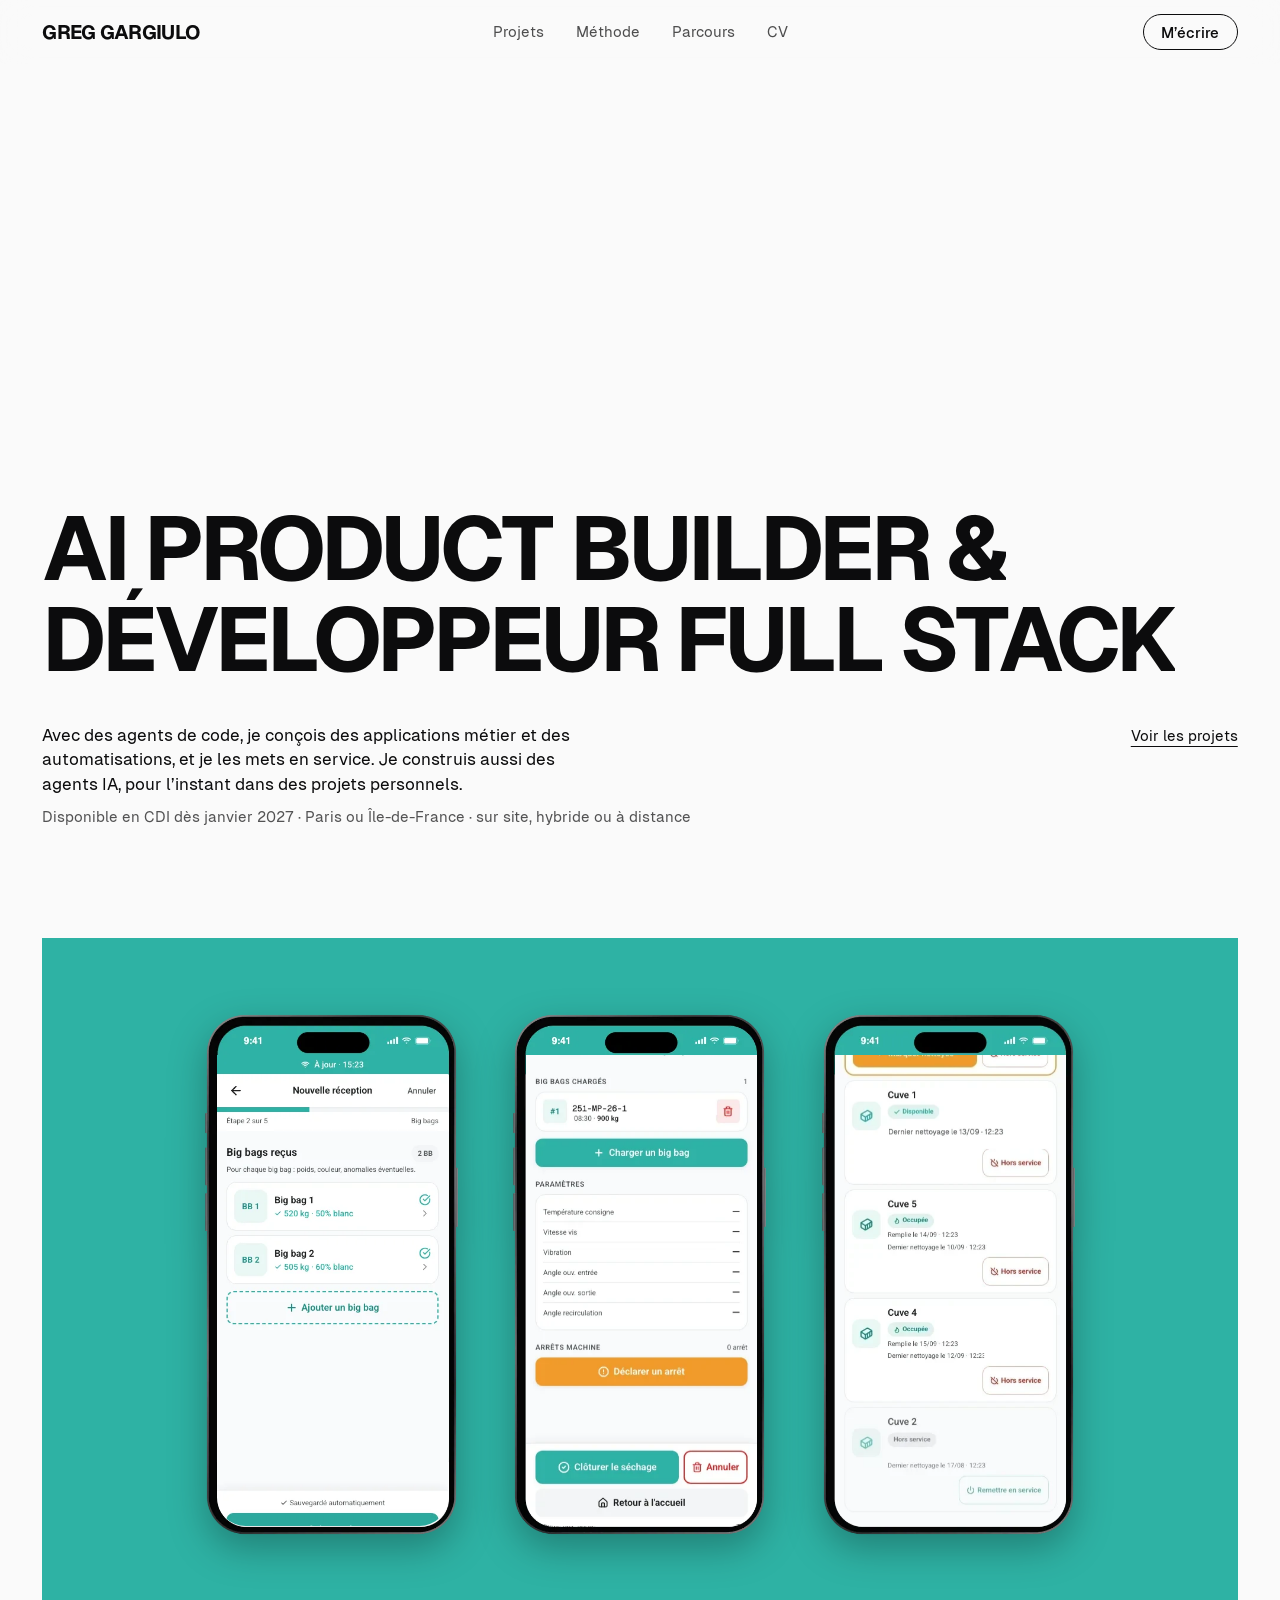
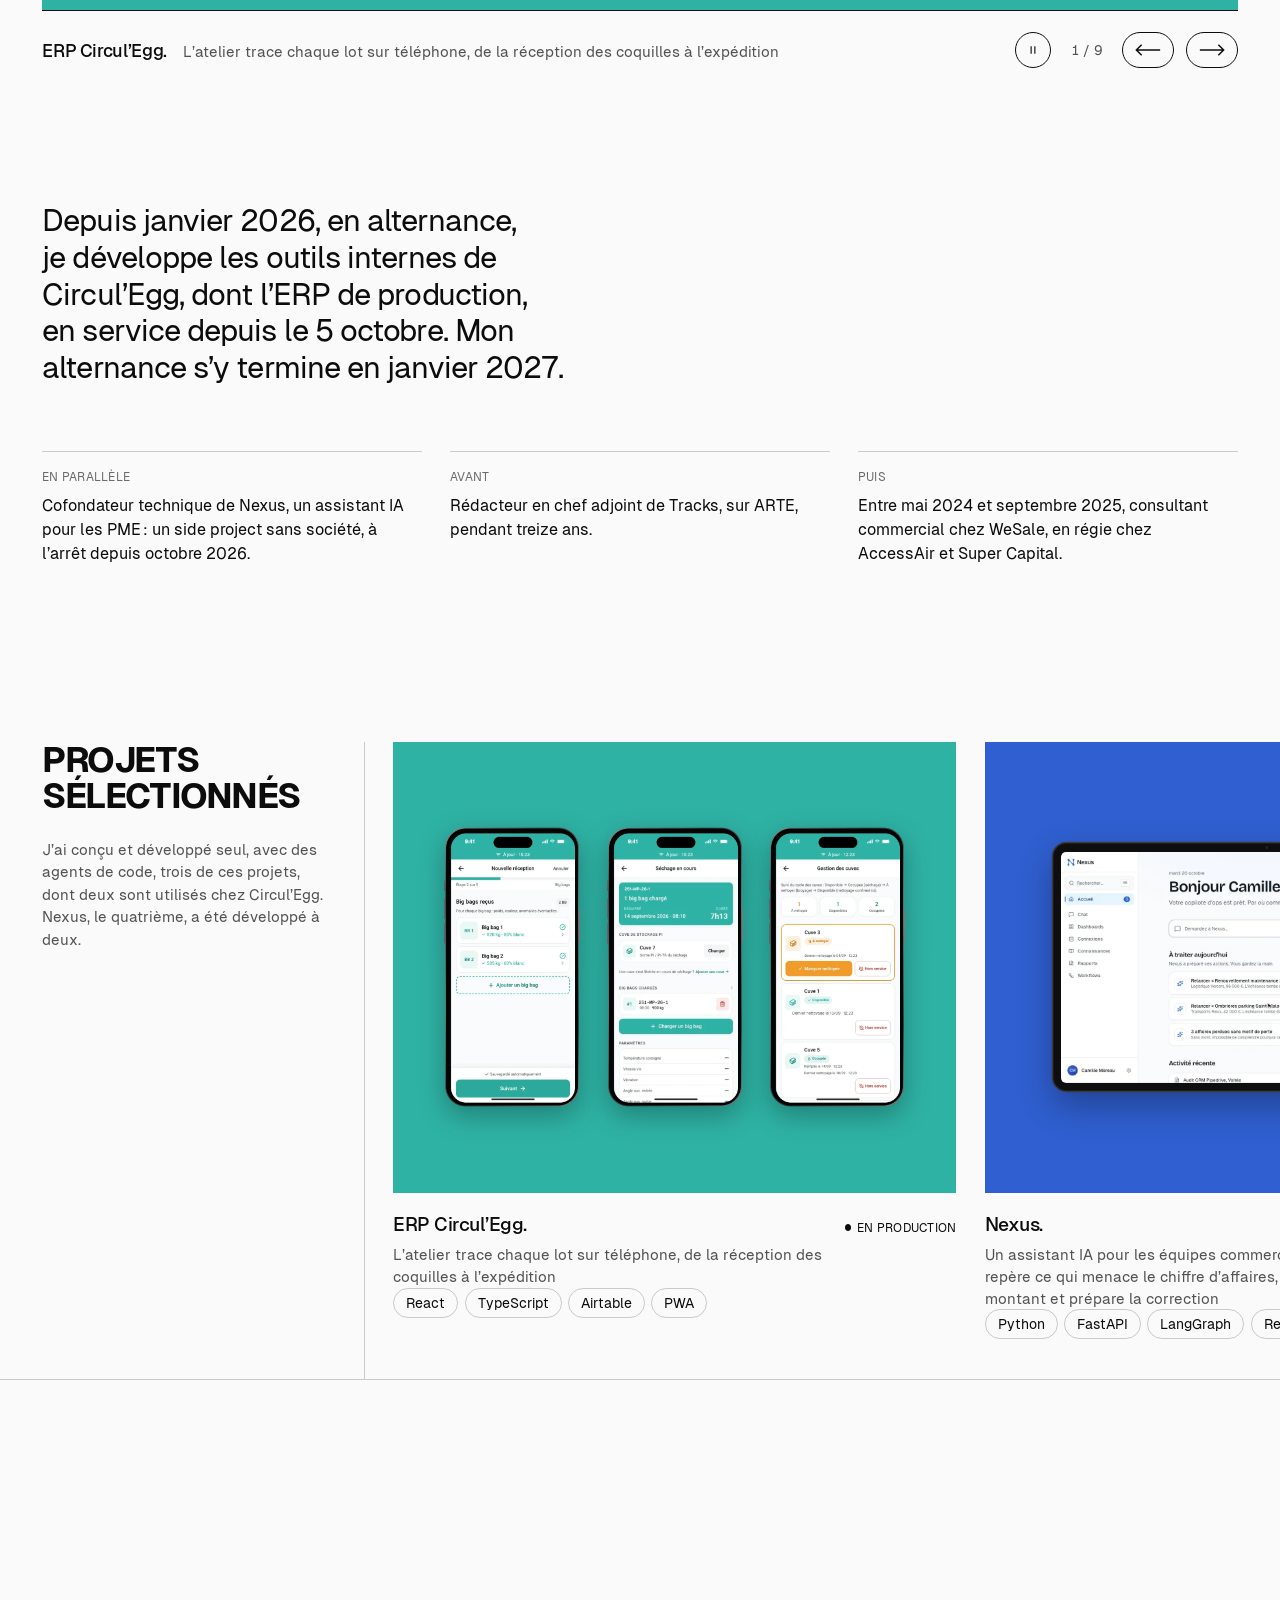
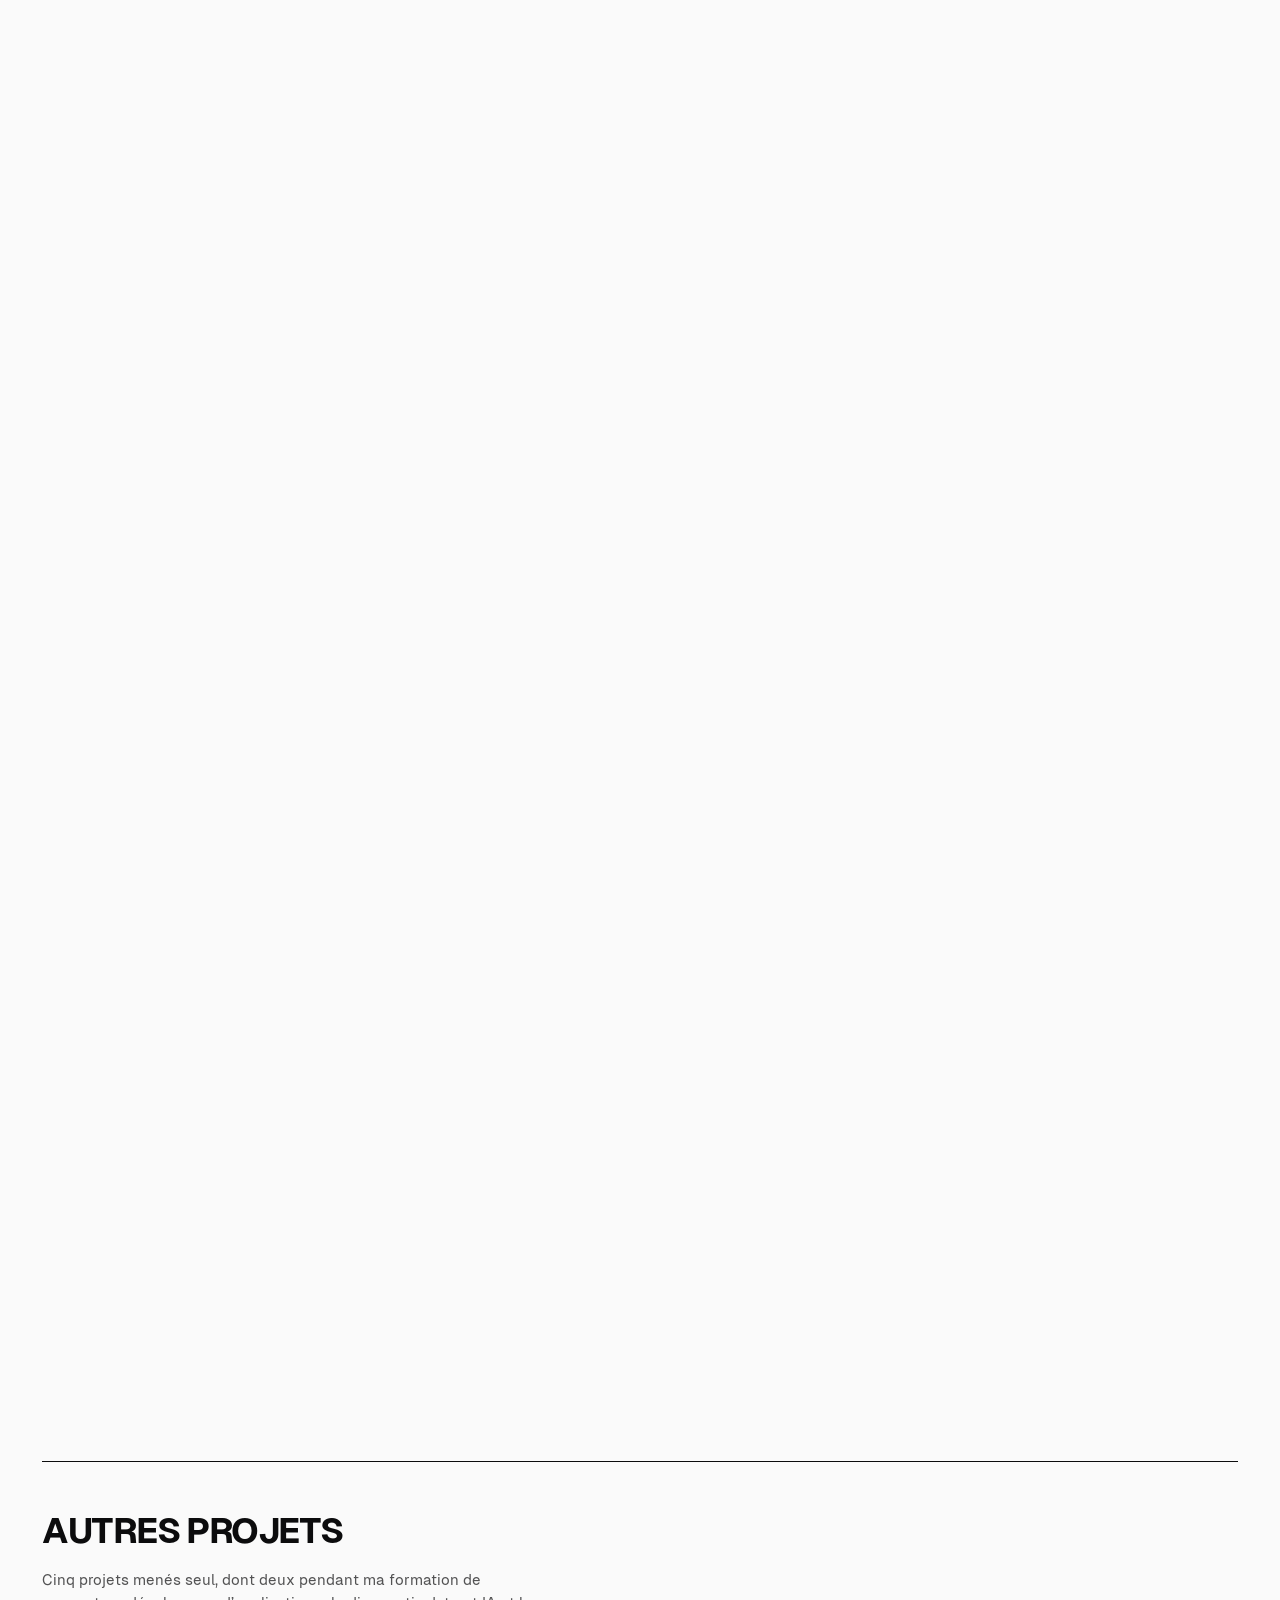
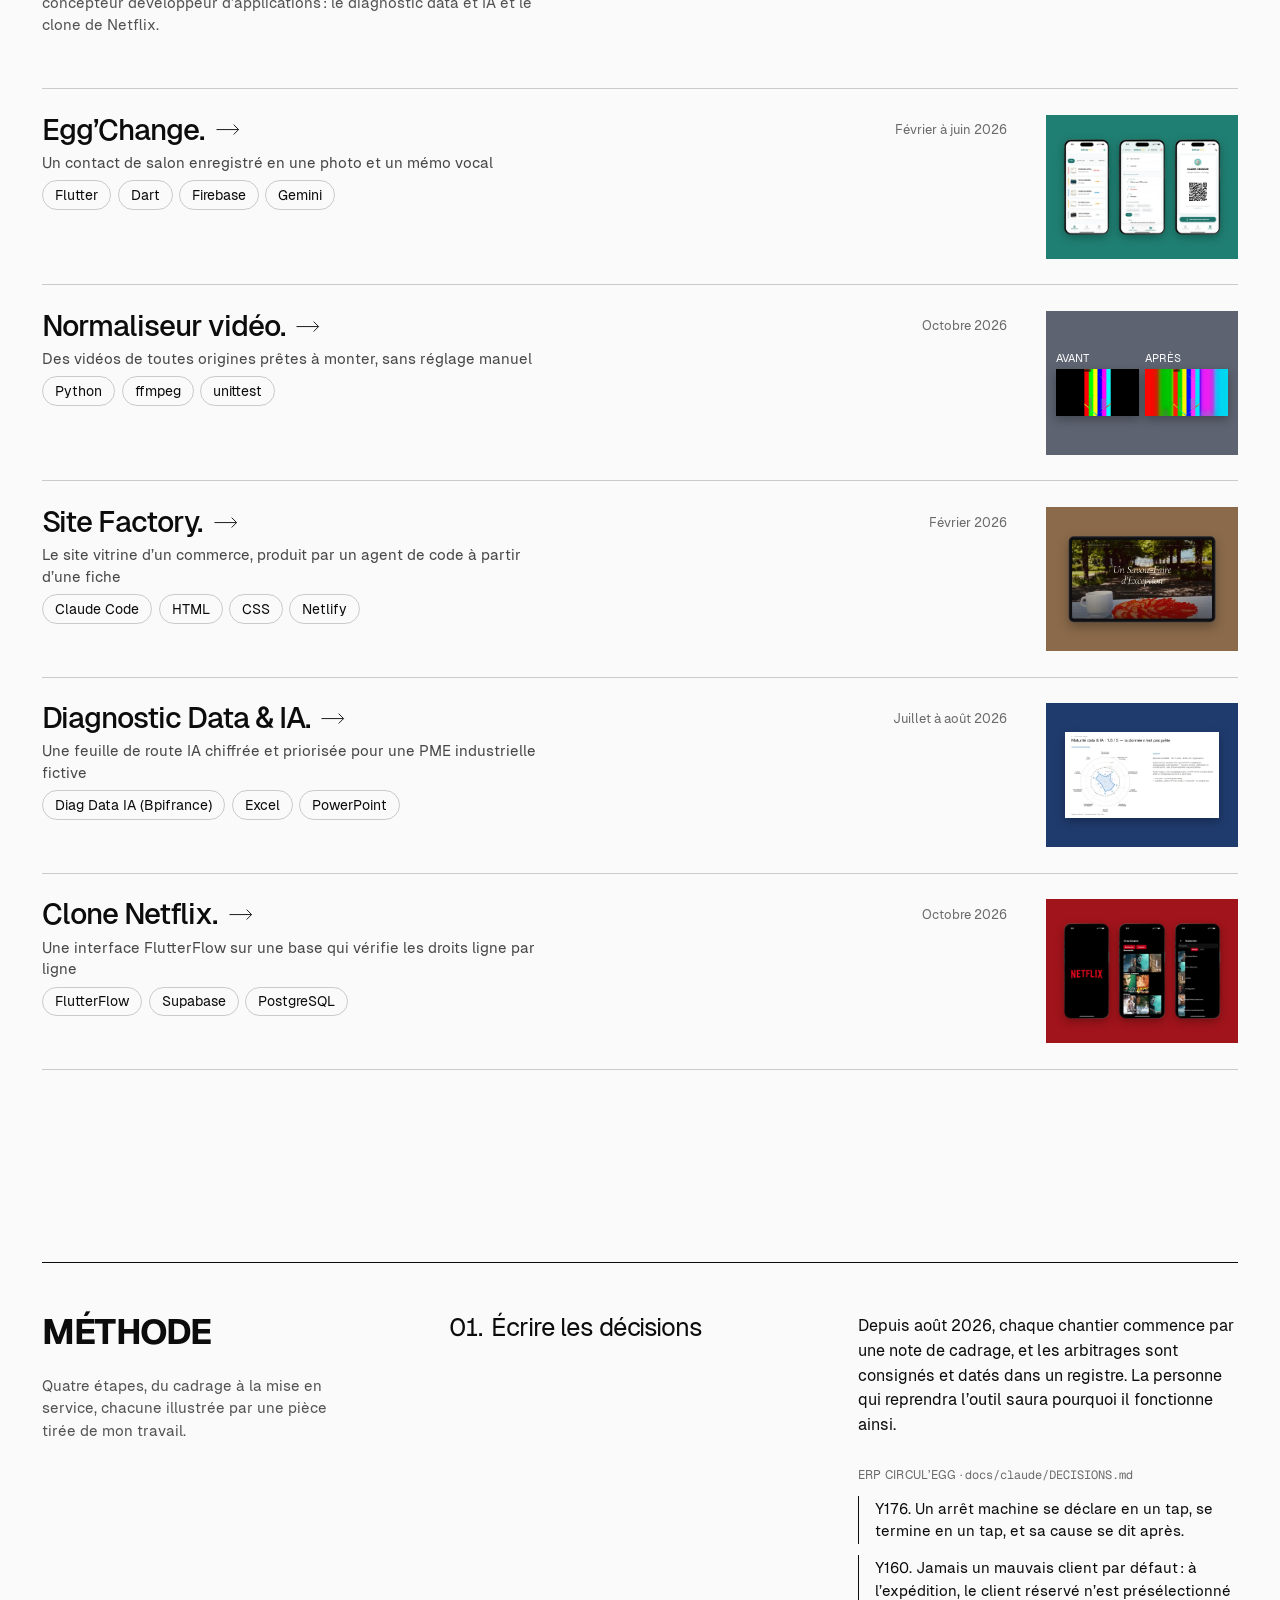
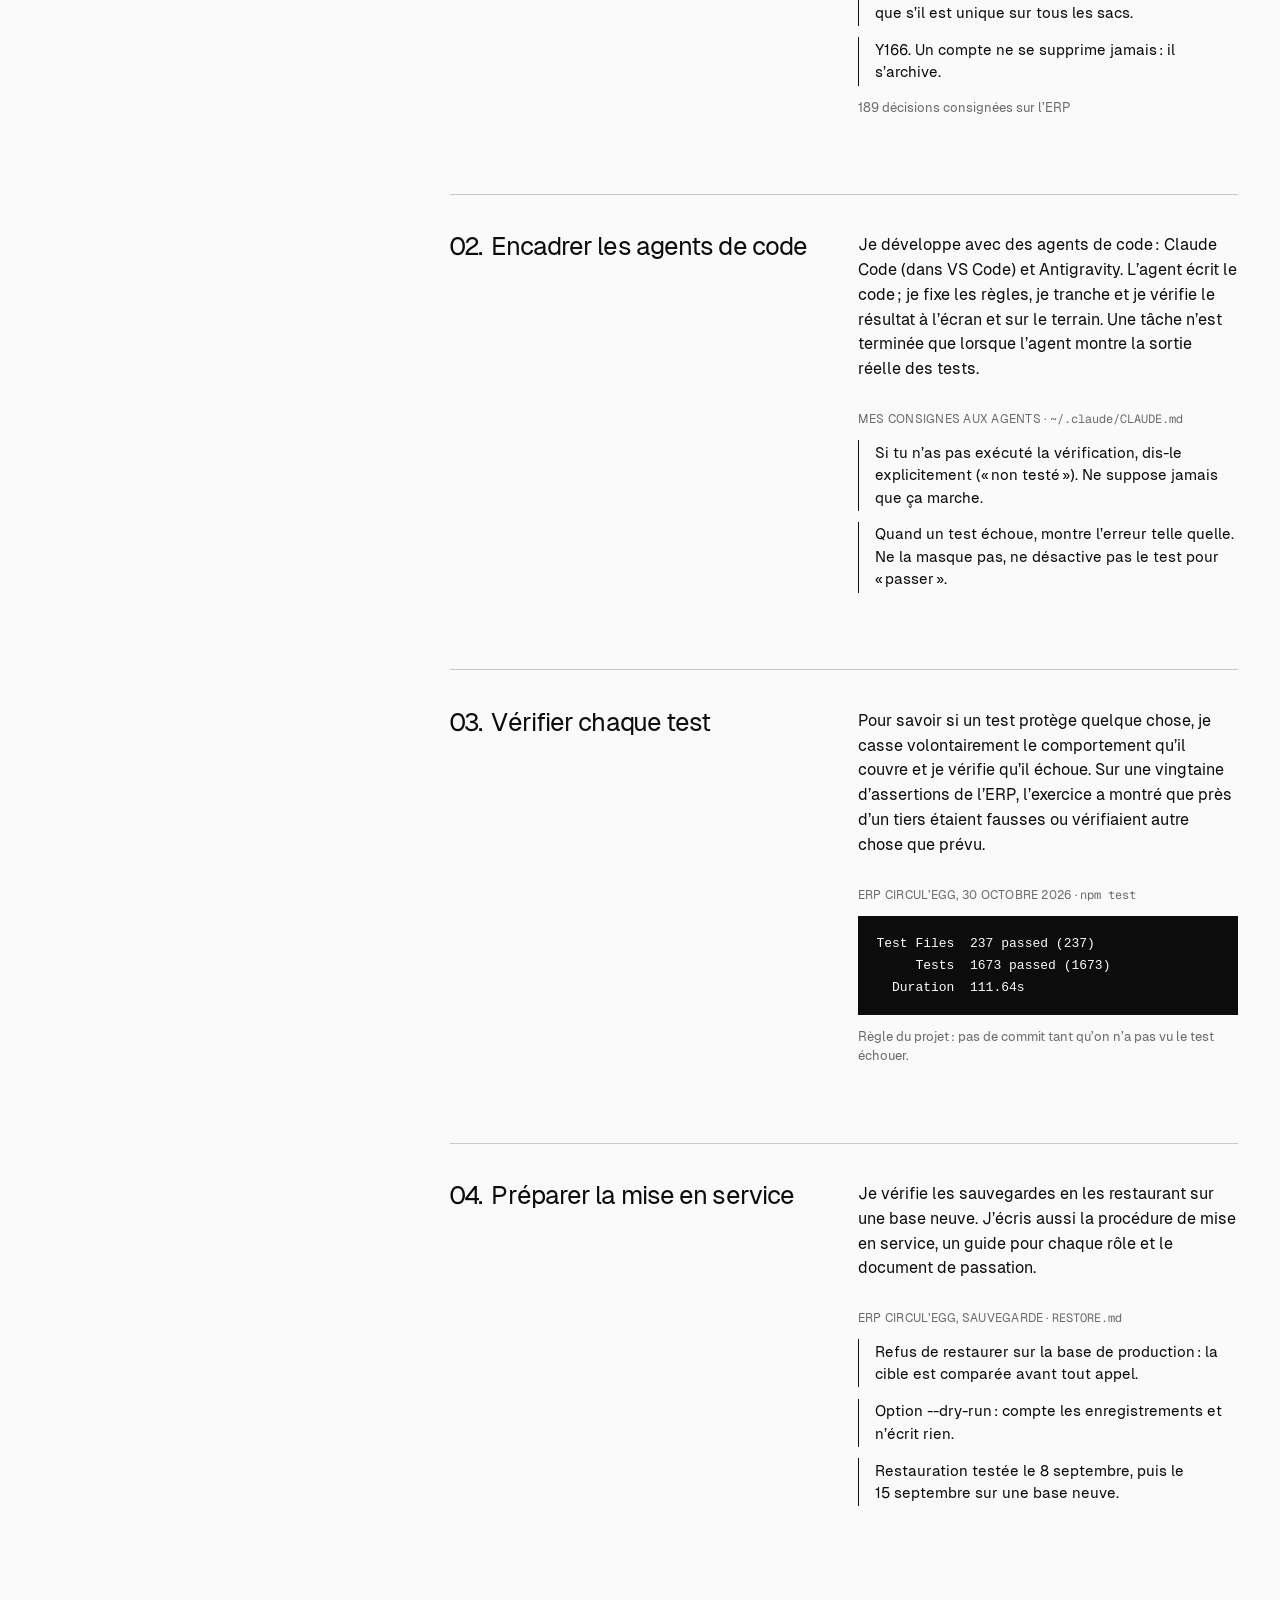
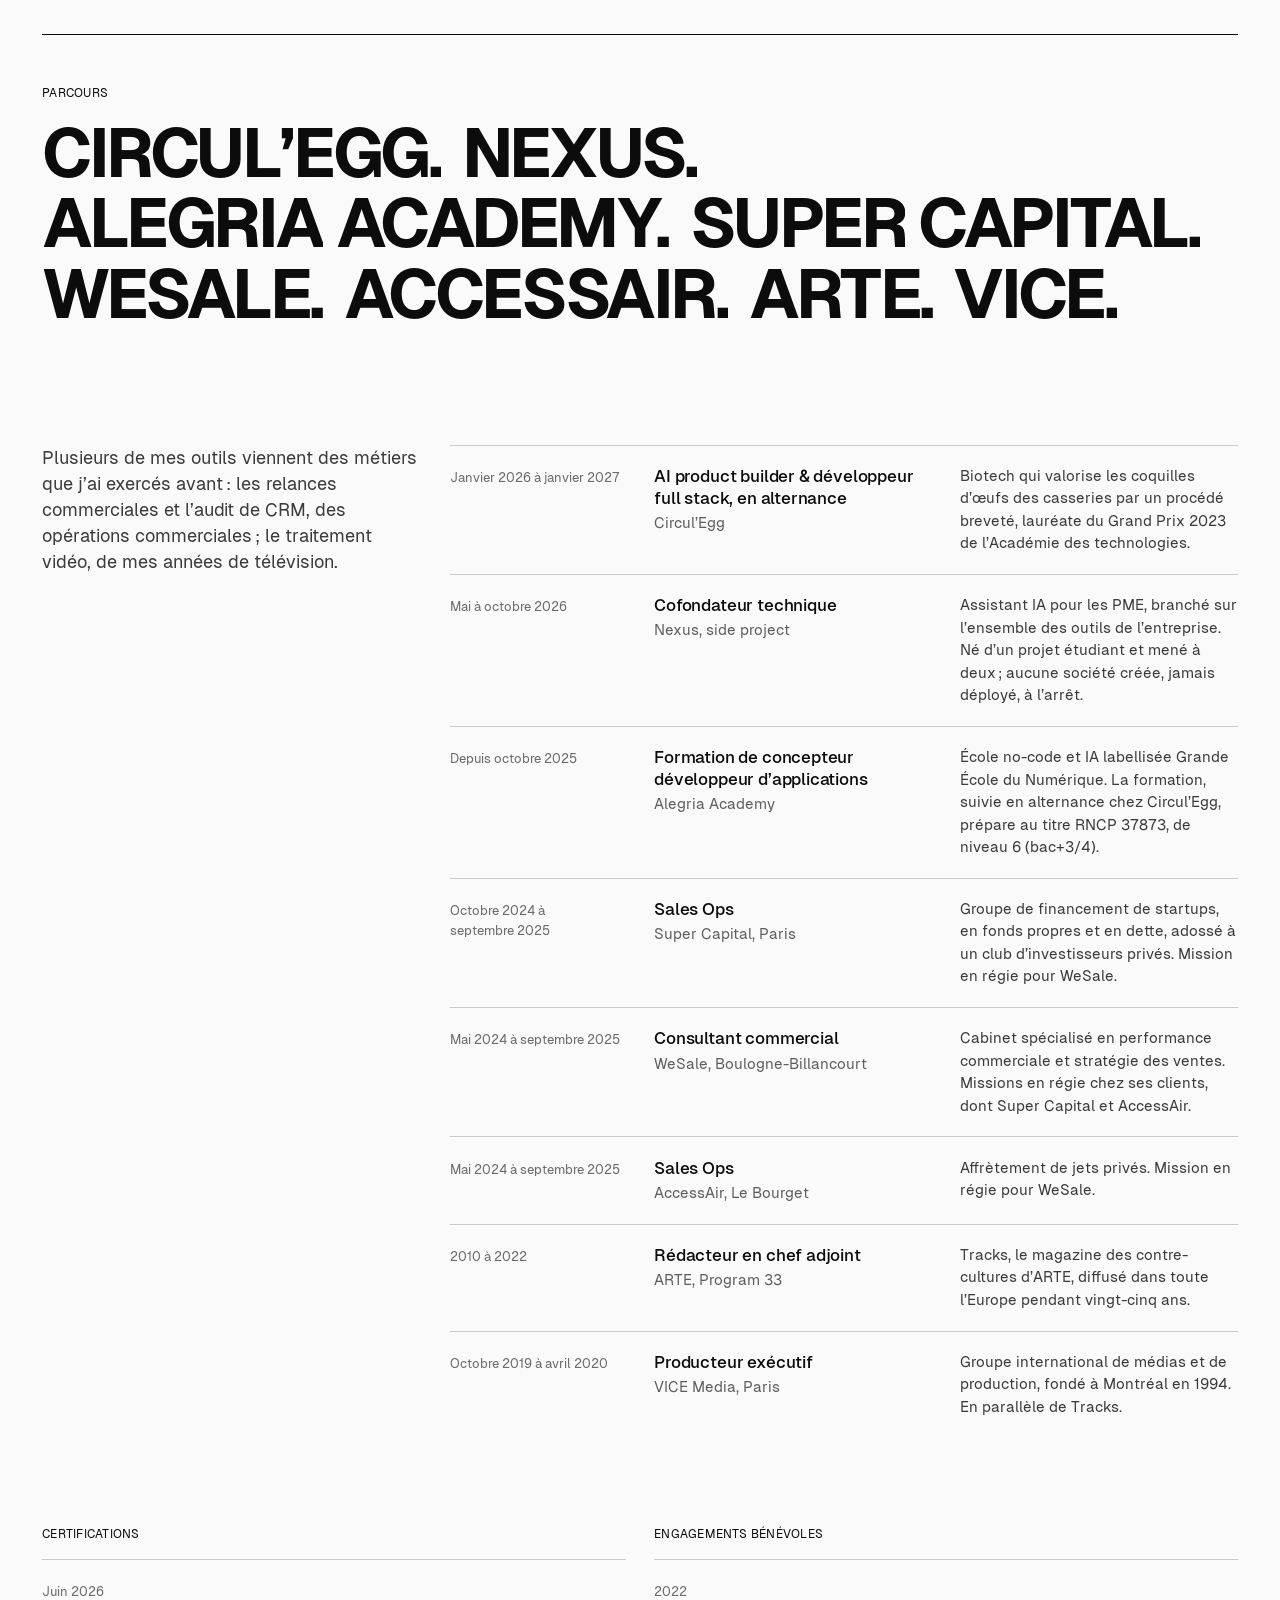
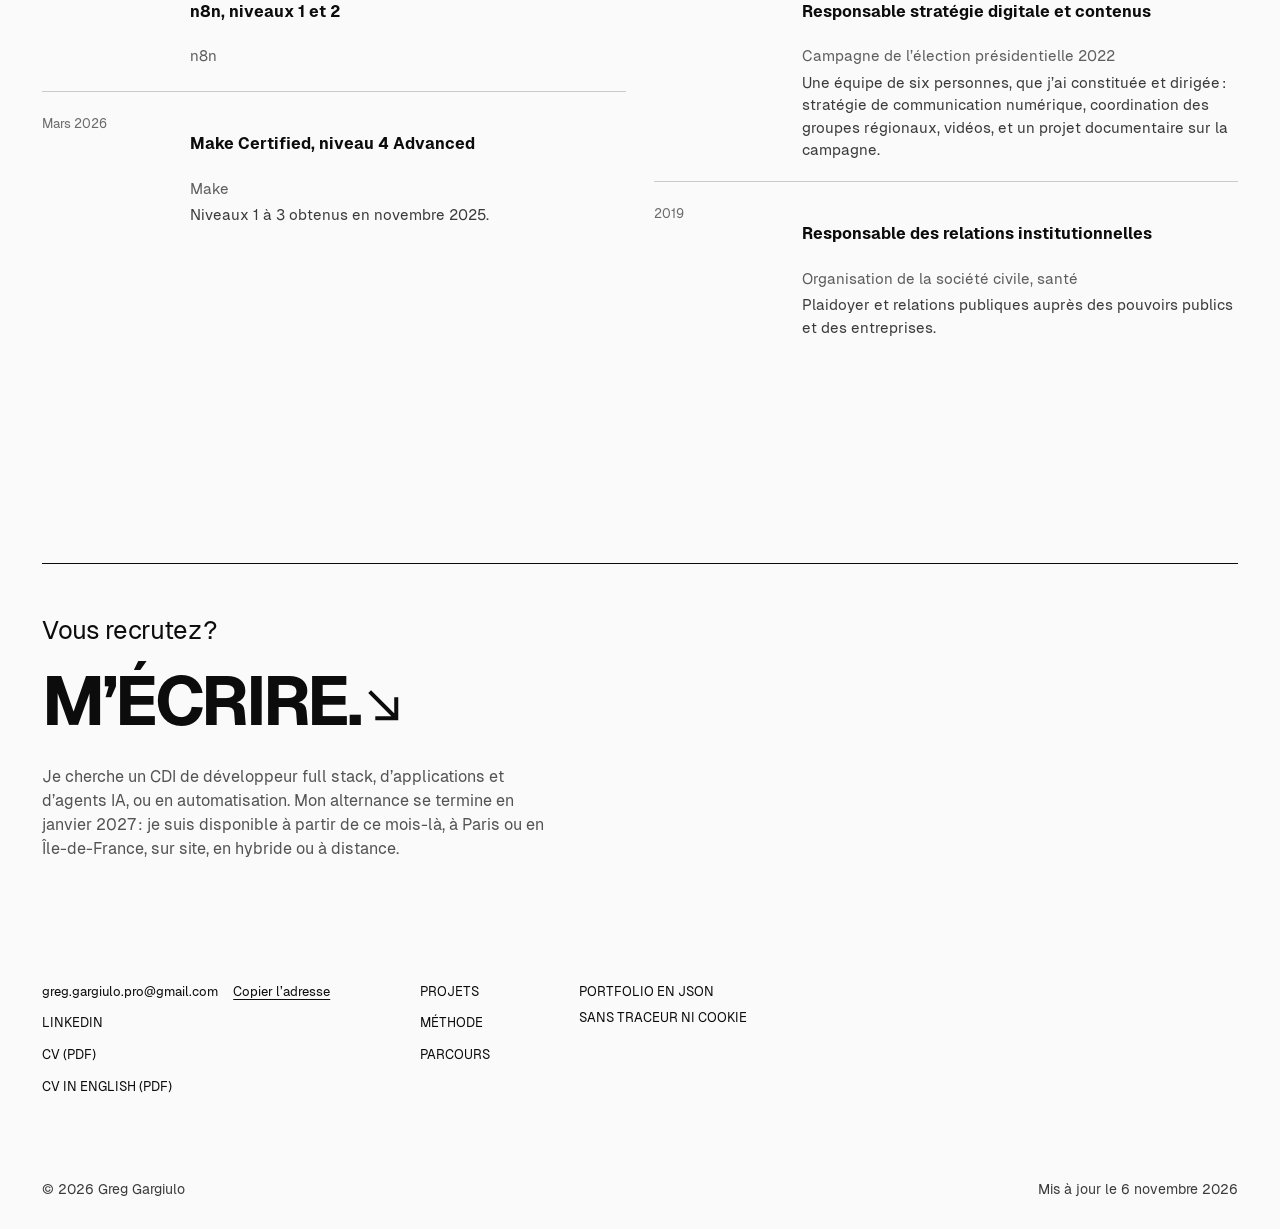
==== commit a7531ce3: "style: miniatures à droite dans les autres projets sur ordinateur Co-Authored-By: Claude Opus 5.5 <n" ====
--- a/index.html
+++ b/index.html
@@ -22,7 +22,7 @@
 <link rel="preload" href="assets/fonts/geist-400.woff2" as="font" type="font/woff2" crossorigin>
 <link rel="preload" href="assets/fonts/geist-500.woff2" as="font" type="font/woff2" crossorigin>
 <link rel="preload" href="assets/fonts/geist-700.woff2" as="font" type="font/woff2" crossorigin>
-<link rel="stylesheet" href="assets/css/site.css?v=d85f3140e9">
+<link rel="stylesheet" href="assets/css/site.css?v=abfaf45bf3">
 <link rel="alternate" type="application/json" href="portfolio.json" title="Portfolio en JSON">
 <script>try{new Function("a?.b??0");document.documentElement.classList.replace("no-js","js")}catch(e){}</script>
 <script src="assets/js/site.js?v=b843a3d950" defer></script>
--- a/assets/css/site.css
+++ b/assets/css/site.css
@@ -937,7 +937,6 @@
 }
 .irow {
   display: grid;
-  grid-template-columns: clamp(10rem, 15vw, 14rem) minmax(0, 1fr) auto;
   gap: 0.4rem clamp(1.5rem, 3vw, 2.5rem);
   align-items: start;
   padding: clamp(1.25rem, 2vw, 1.6rem) 0;
@@ -971,17 +970,15 @@
   white-space: nowrap;
 }
 .irow-outcome {
-  grid-column: 2 / -1;
   max-width: 52ch;
   font-size: var(--fs-small);
   line-height: 1.45;
   opacity: 0.75;
 }
 .irow-stack {
-  grid-column: 2 / -1;
   margin-top: 0.35rem;
 }
-/* La vignette occupe la hauteur de la ligne, à gauche du texte. */
+/* La vignette occupe la hauteur de la ligne : à droite du texte sur ordinateur, à gauche sur téléphone. */
 .irow-thumb {
   grid-row: span 3;
 }
@@ -989,7 +986,24 @@
    La hauteur restante va sous les étiquettes, pour un même écart sur toutes les lignes. */
 @media (min-width: 901px) {
   .irow {
+    grid-template-columns: minmax(0, 1fr) auto clamp(10rem, 15vw, 14rem);
     grid-template-rows: auto auto 1fr;
+  }
+  .irow-thumb {
+    grid-column: 3;
+    grid-row: 1 / span 3;
+  }
+  .irow-name {
+    grid-column: 1;
+    grid-row: 1;
+  }
+  .irow-meta {
+    grid-column: 2;
+    grid-row: 1;
+  }
+  .irow-outcome,
+  .irow-stack {
+    grid-column: 1 / 3;
   }
   .irow-arrow {
     transition: transform 0.4s var(--ease-out);
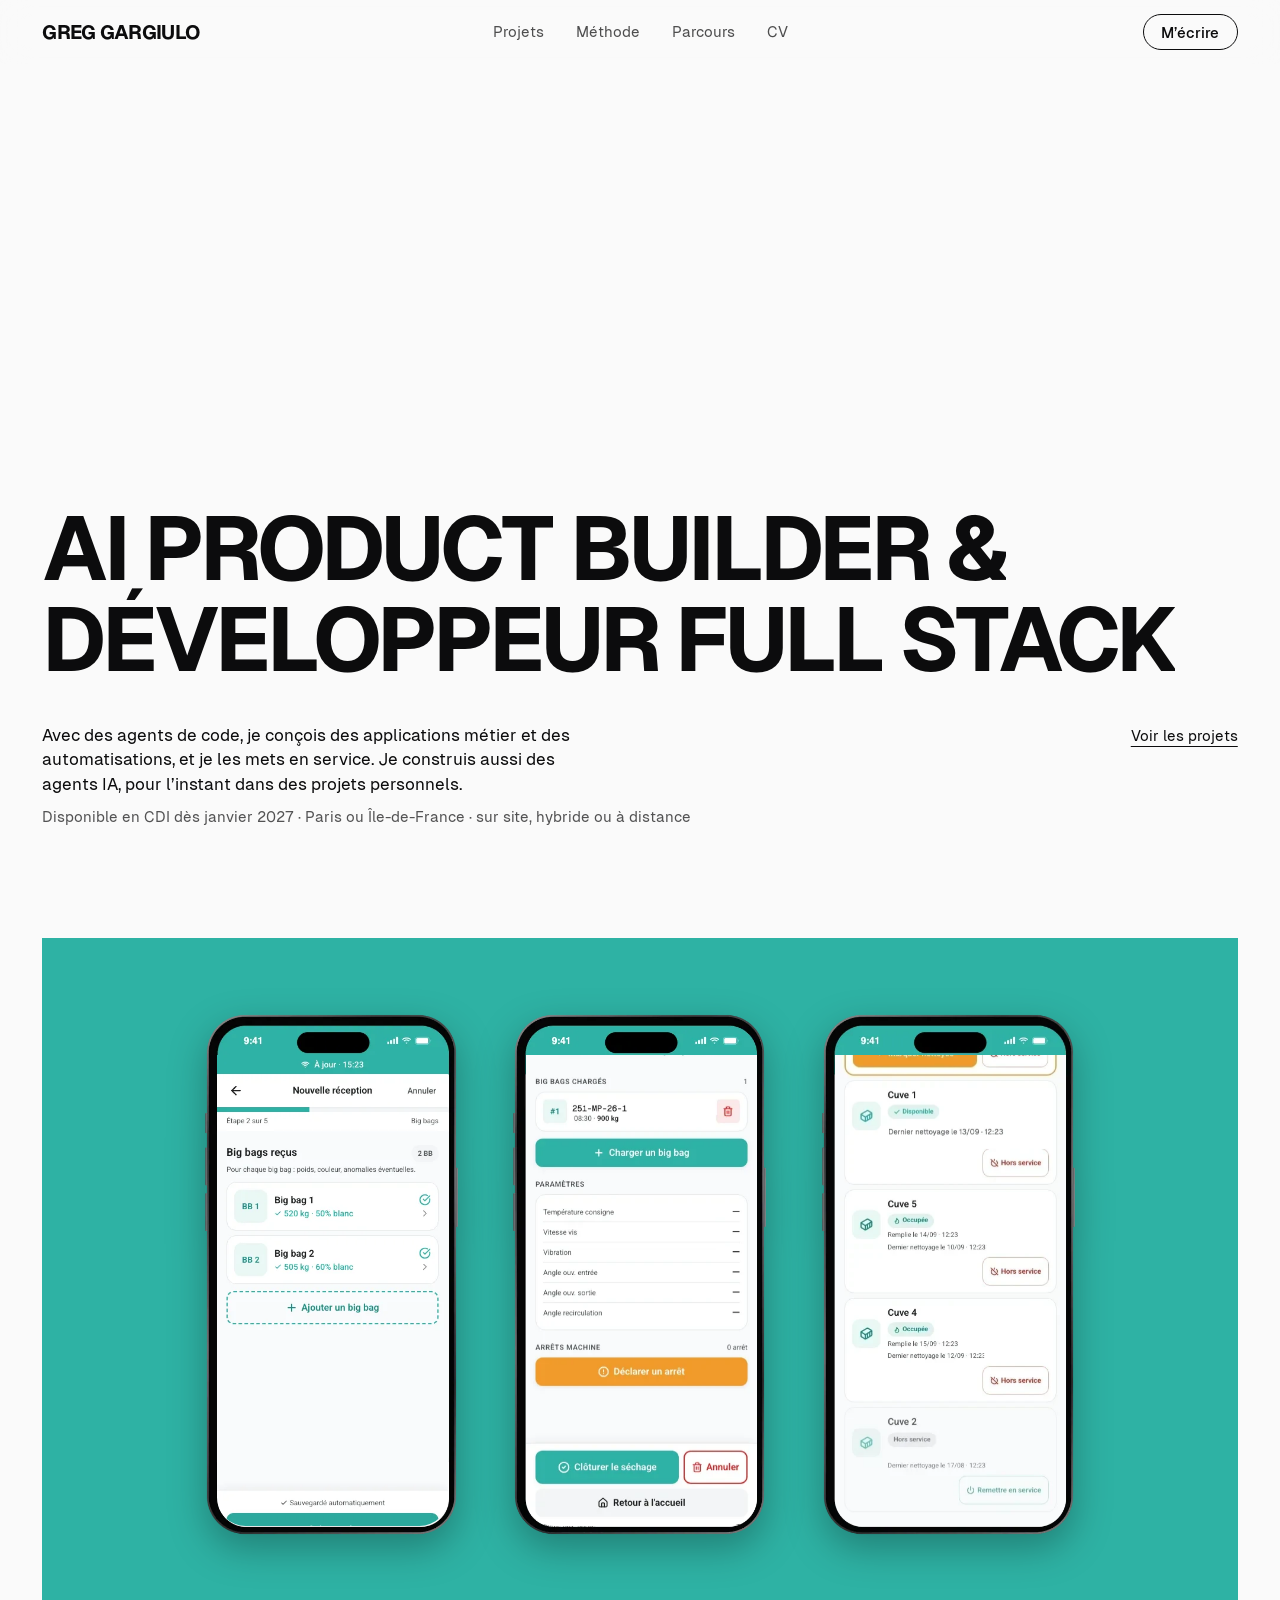
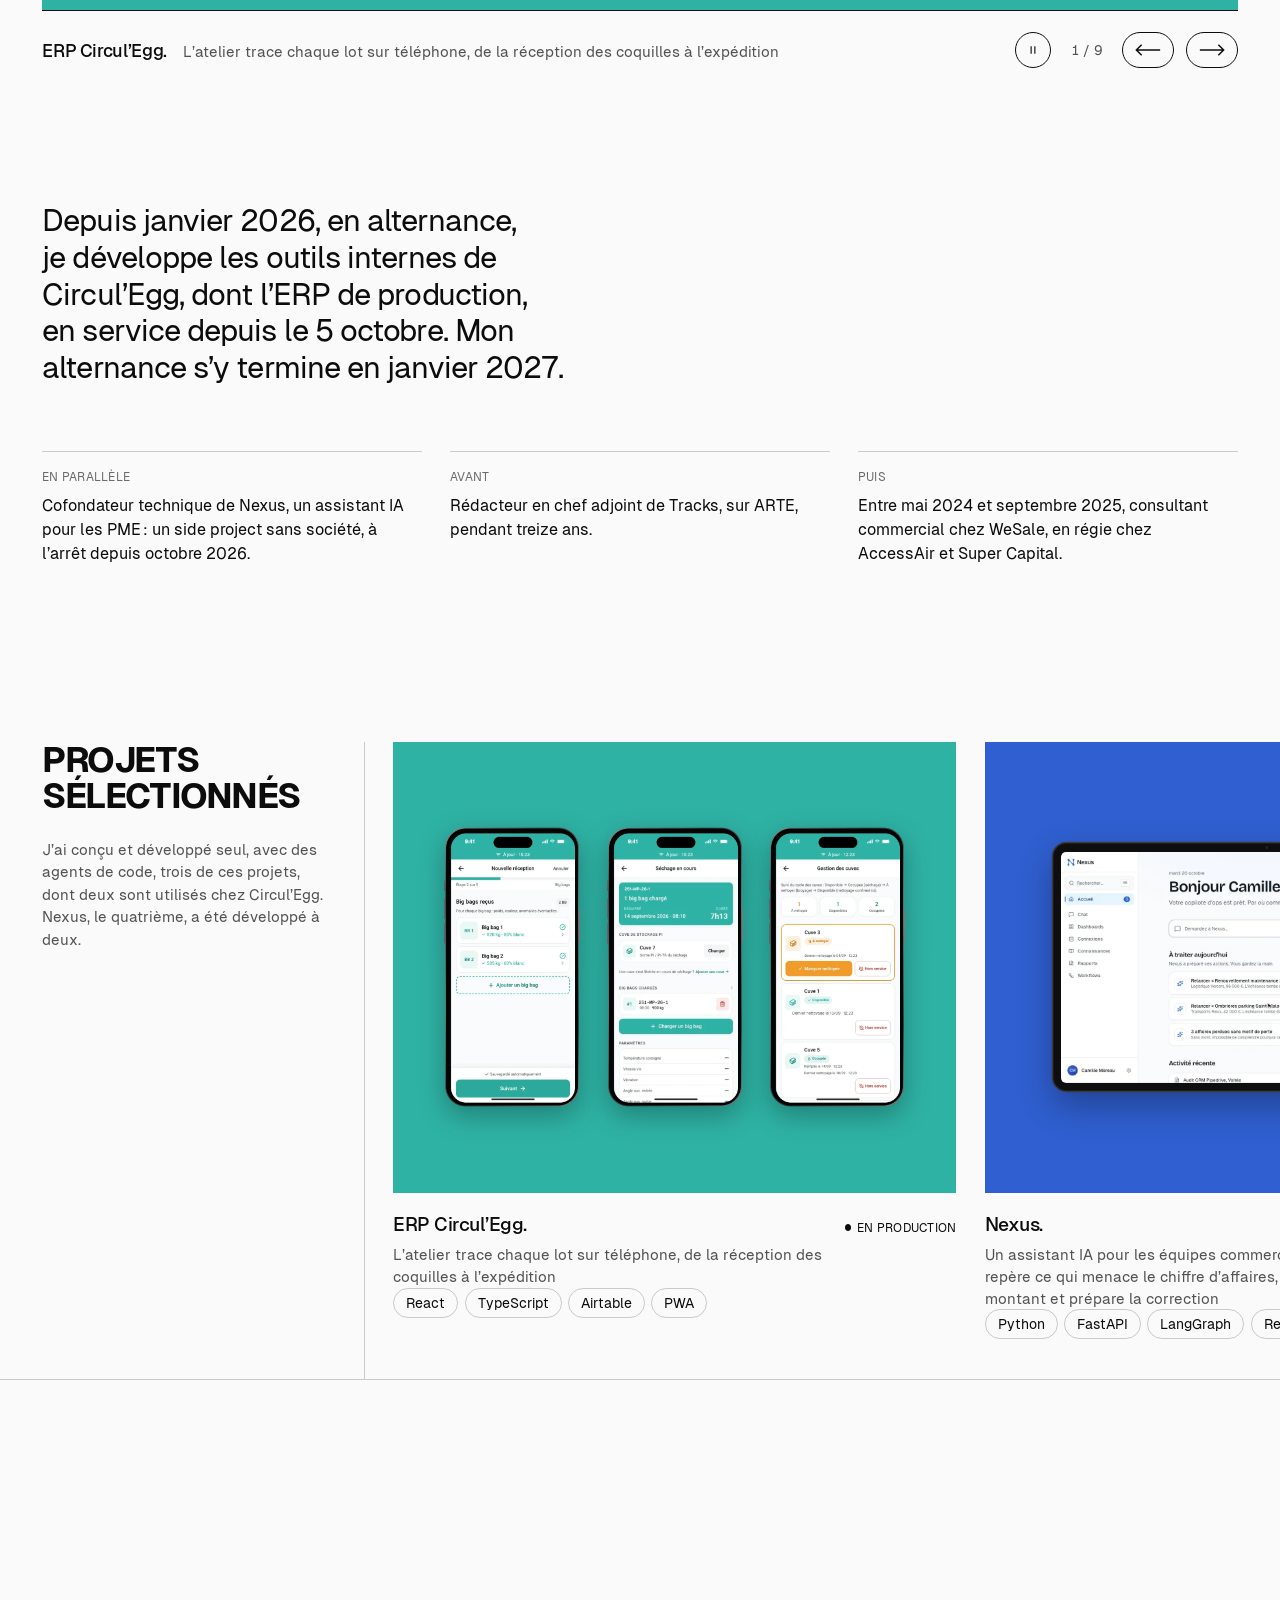
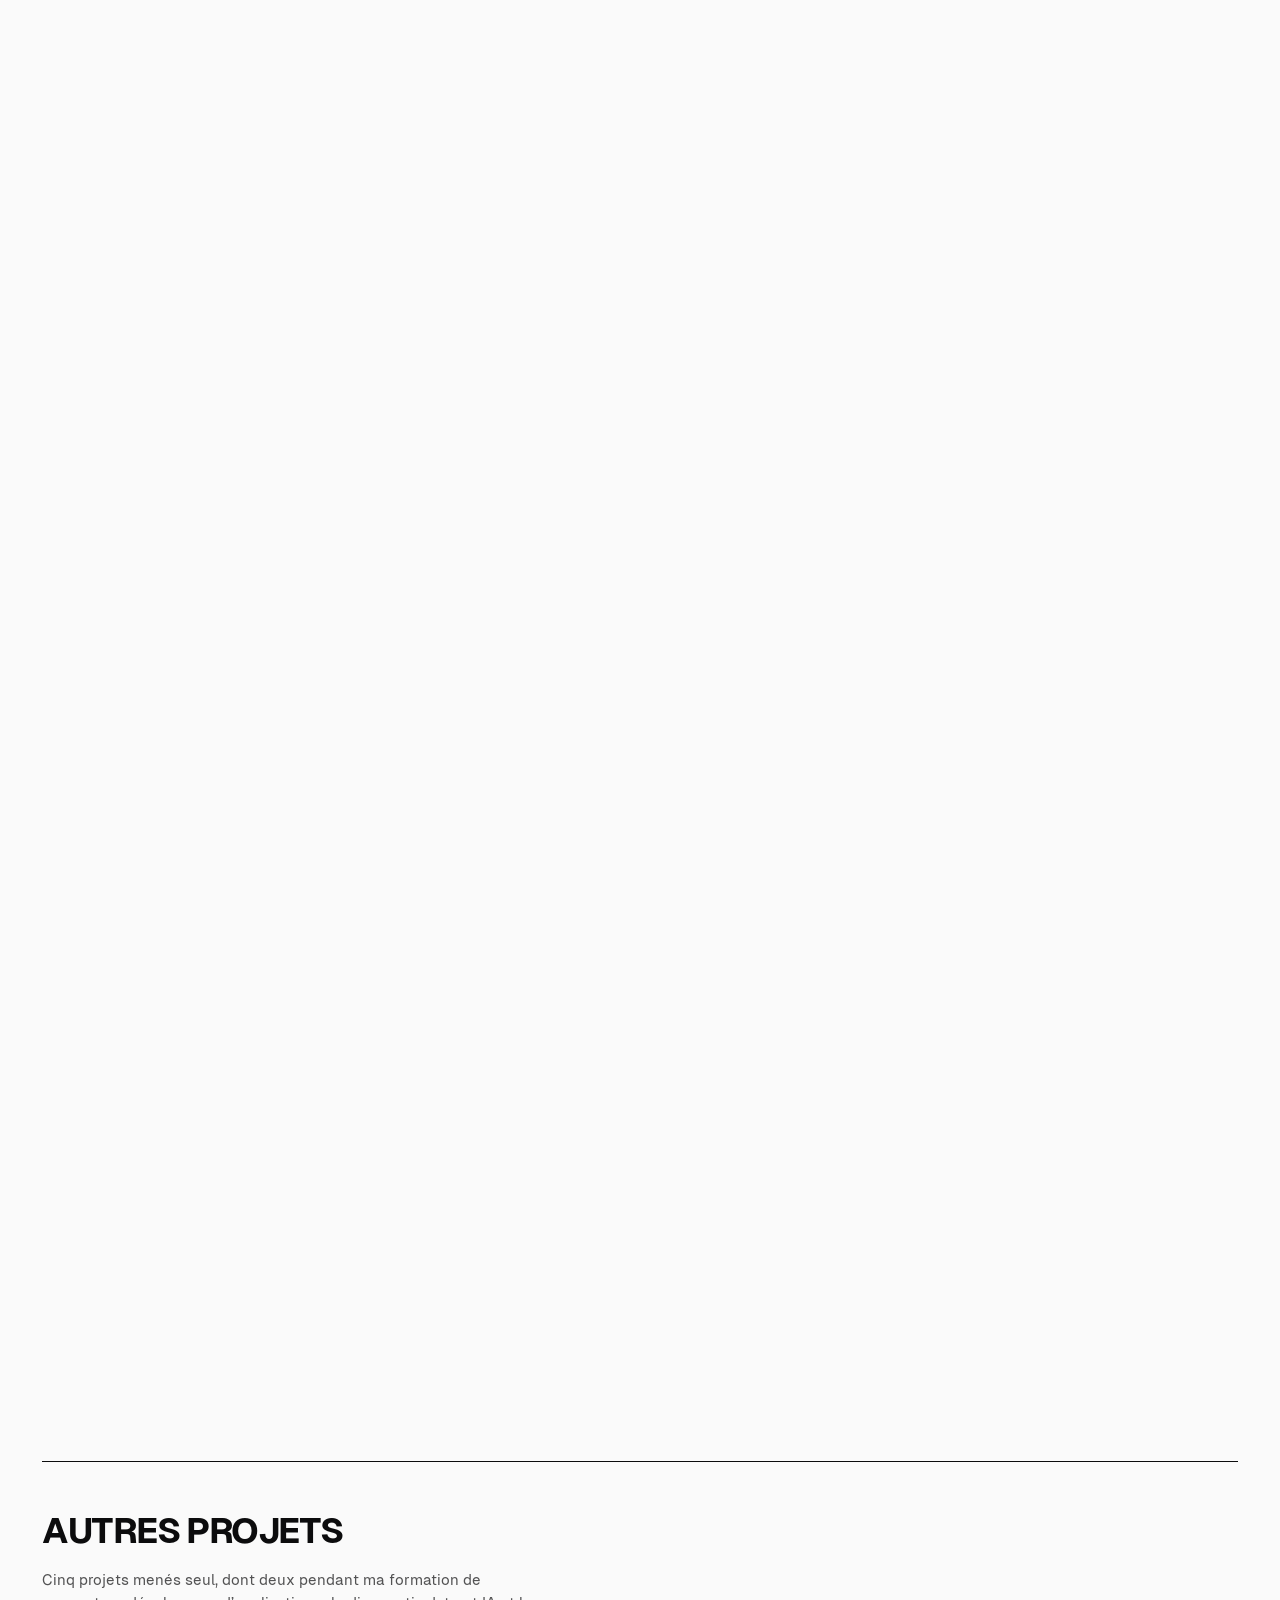
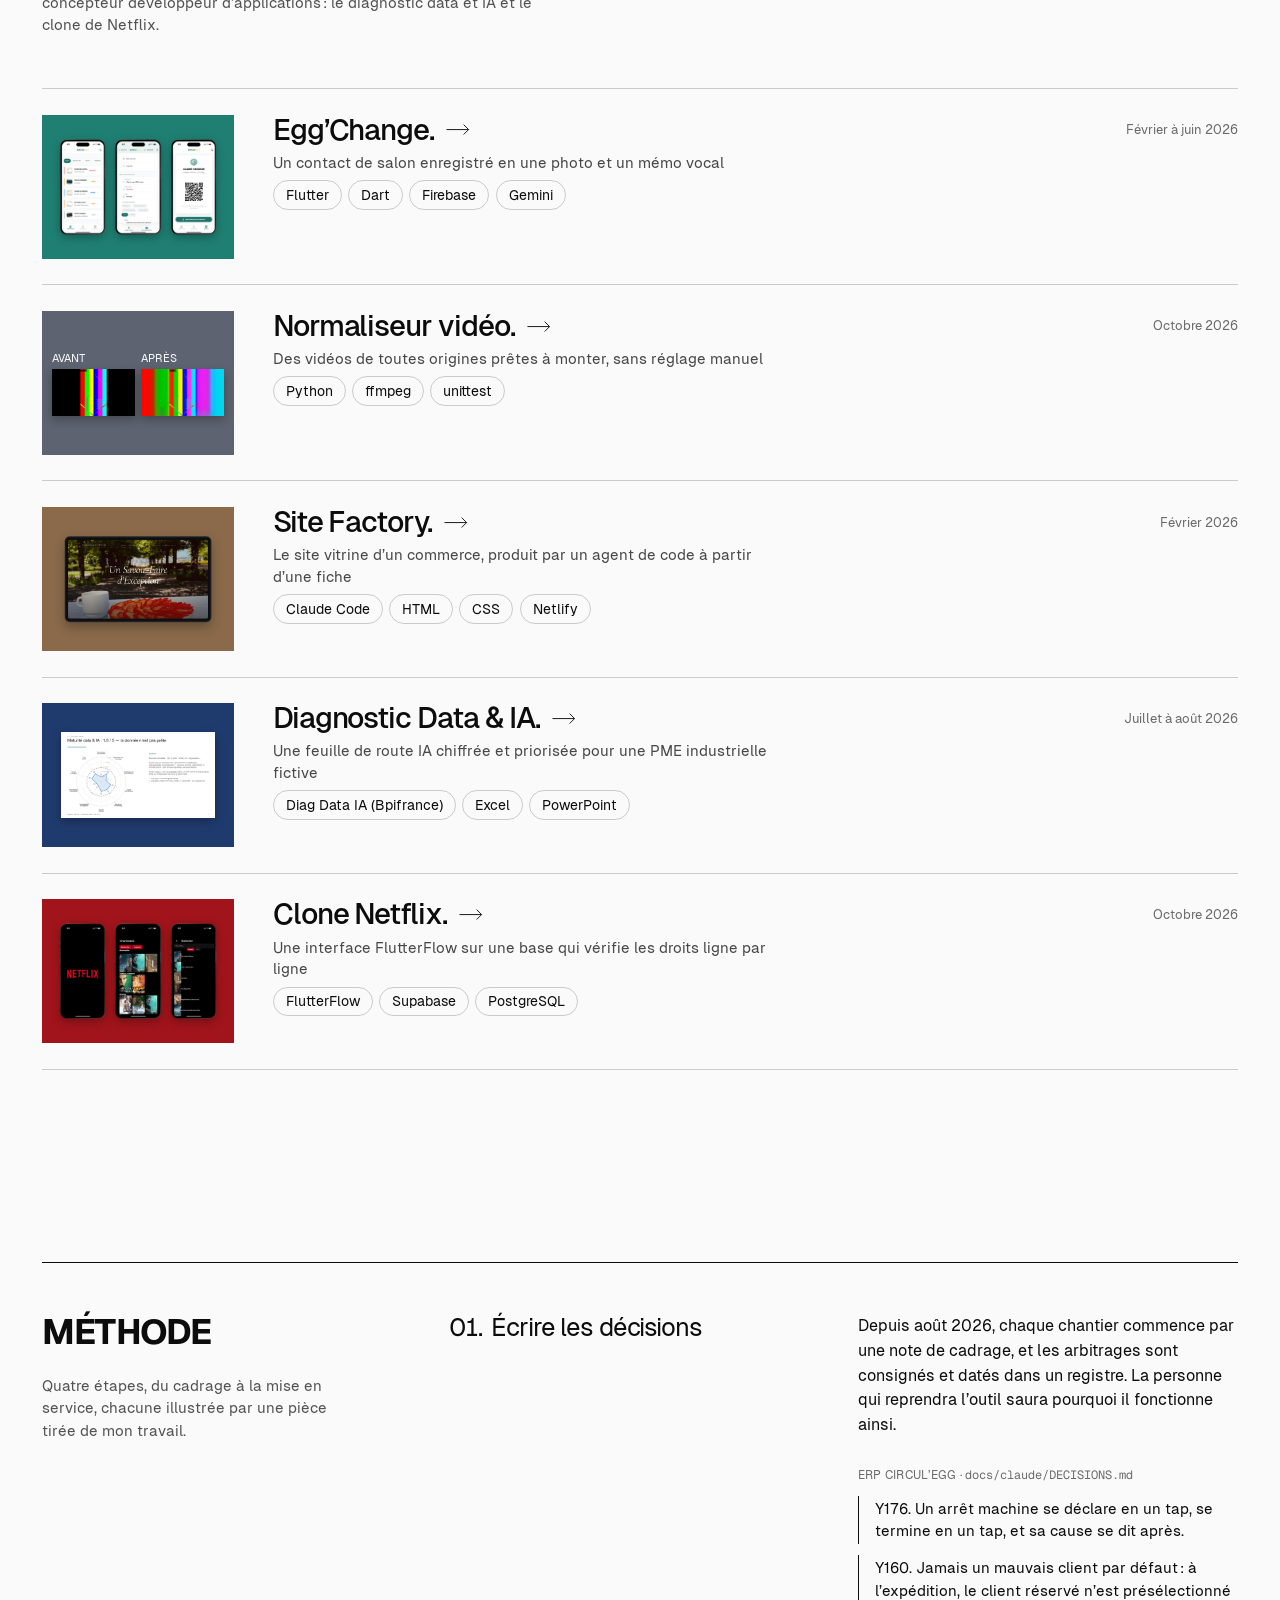
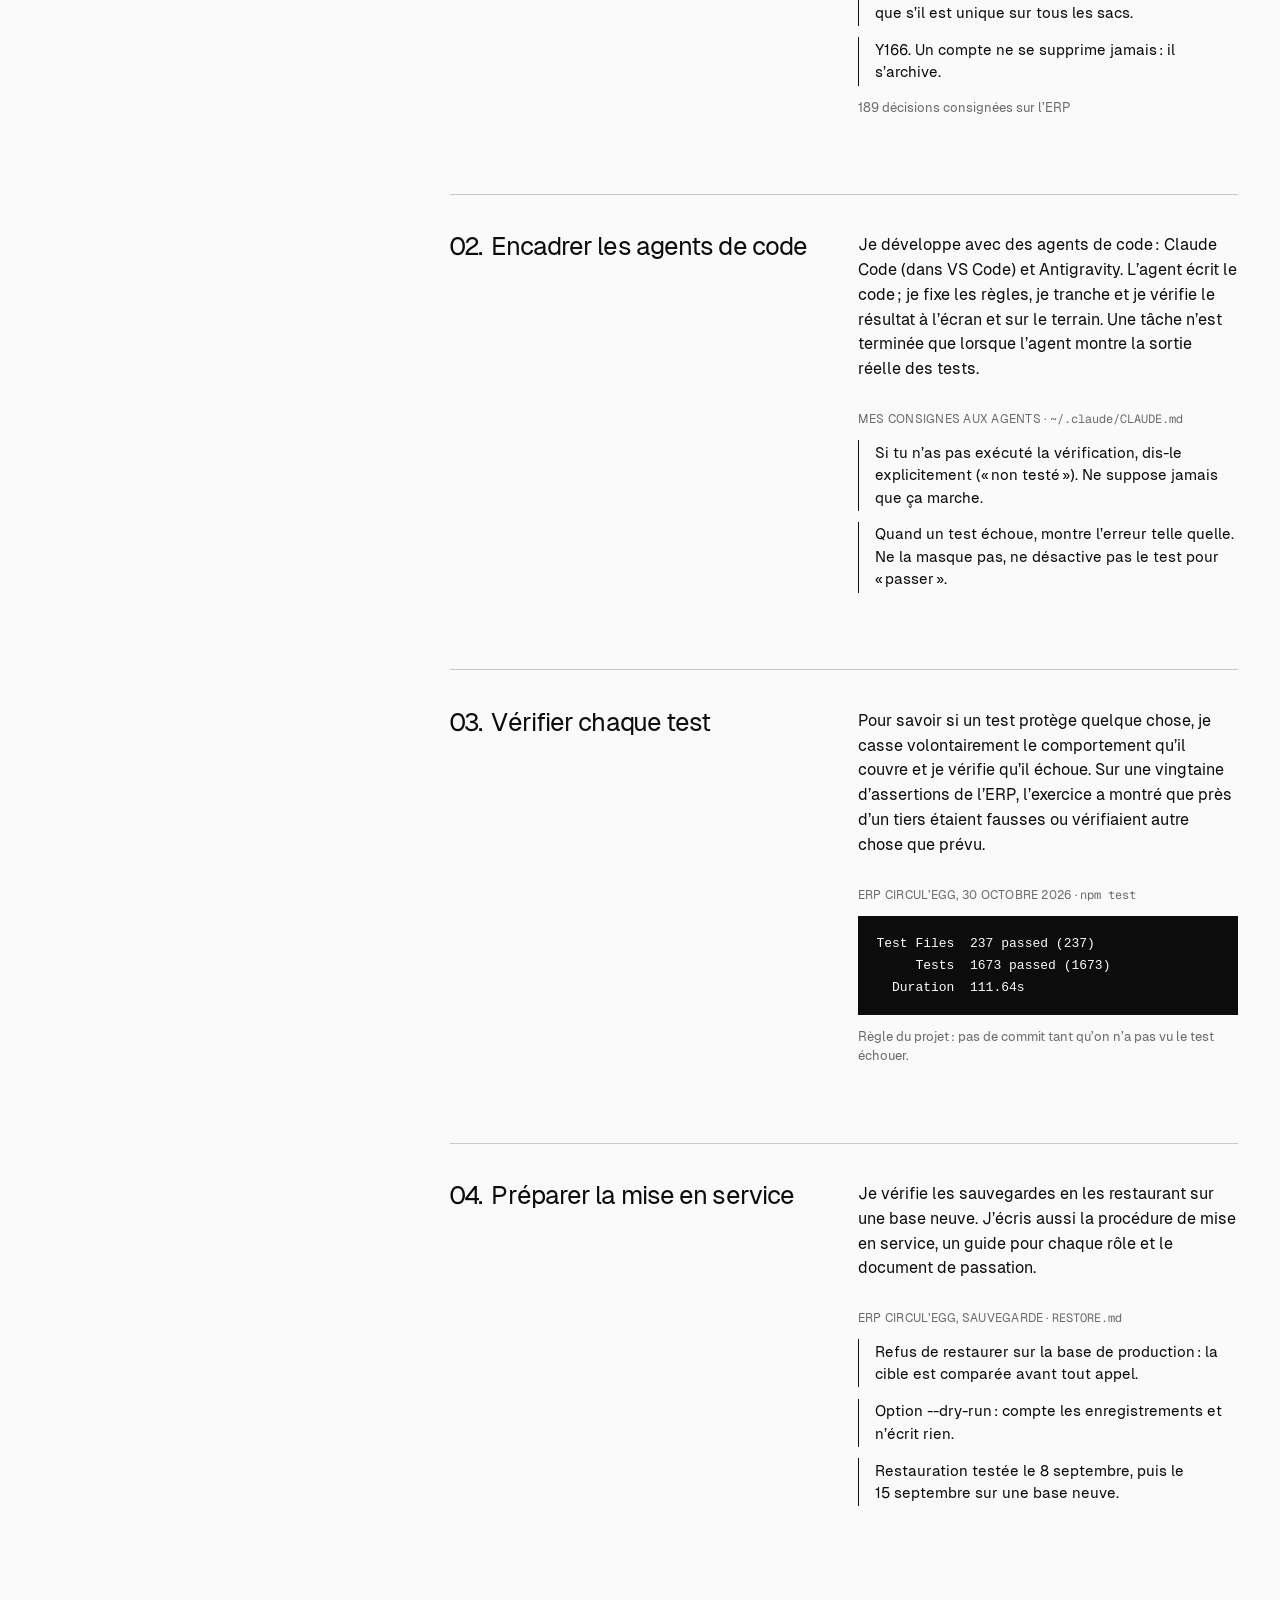
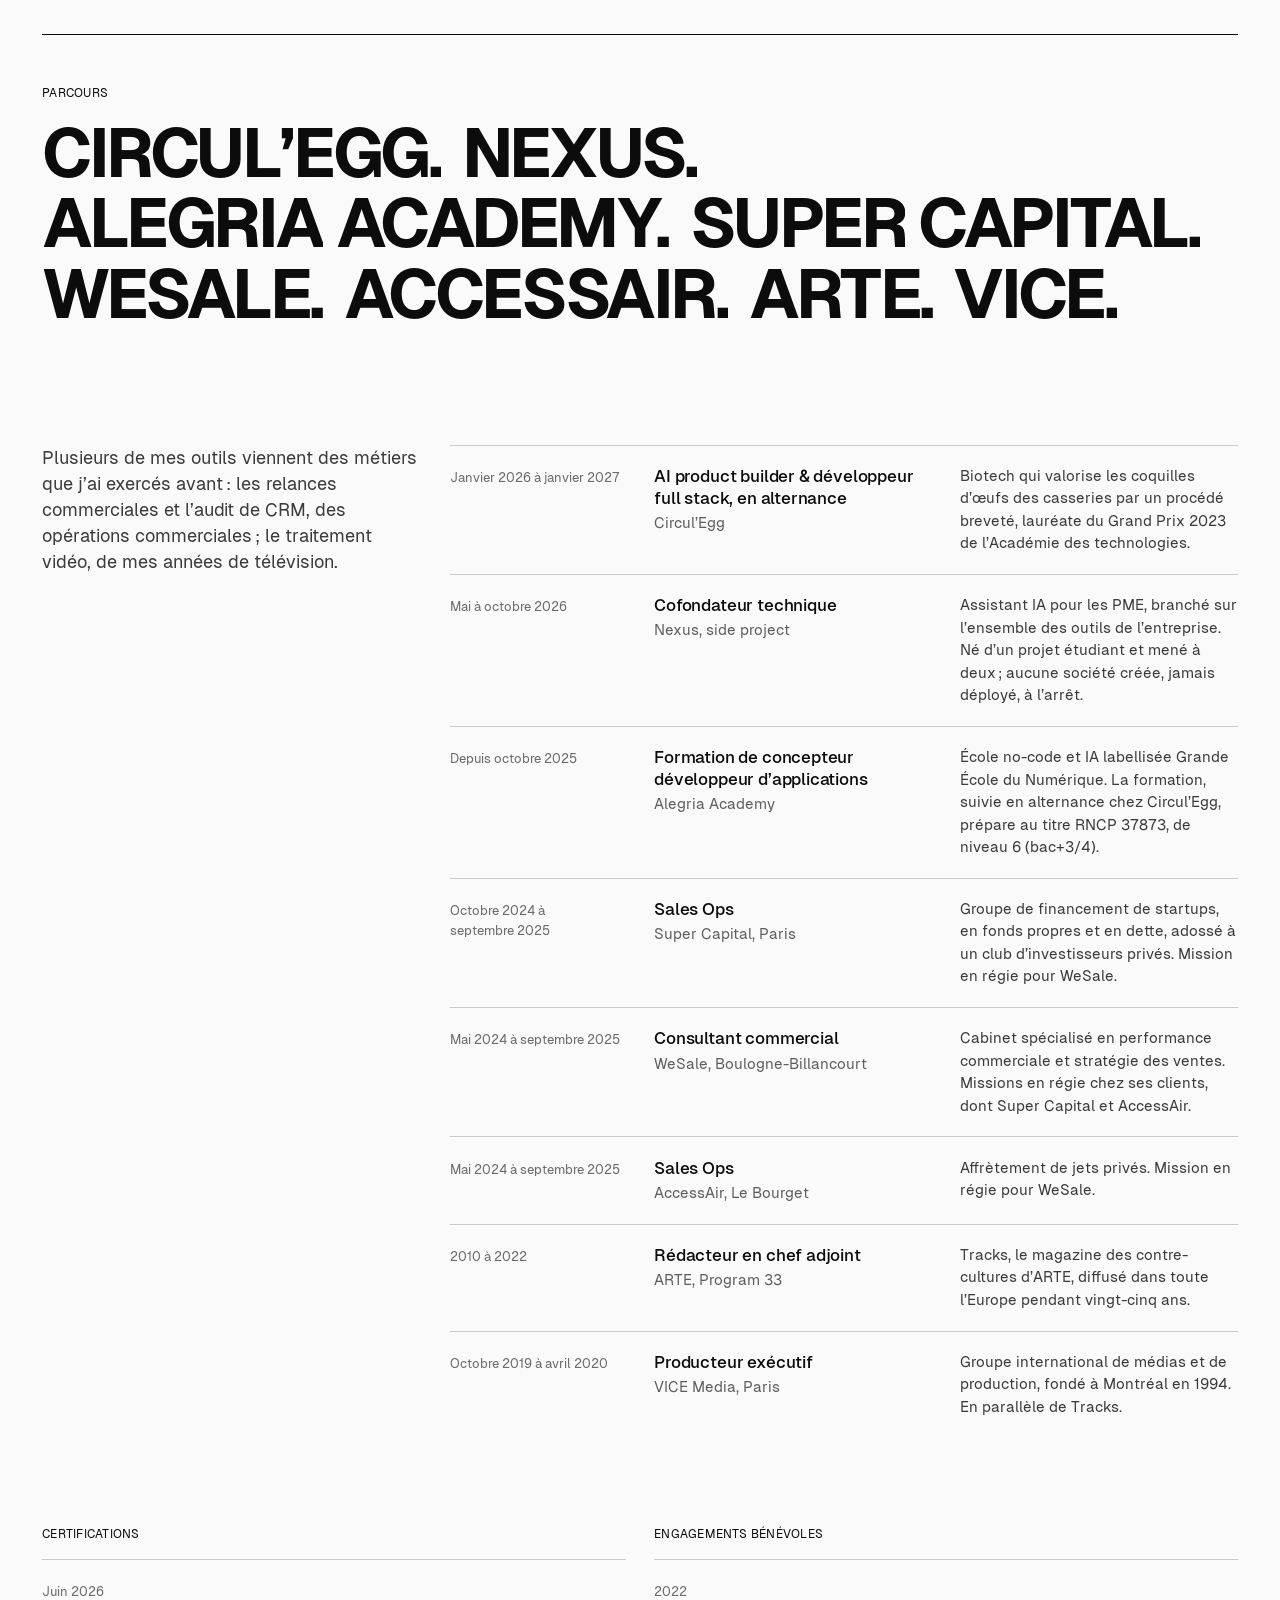
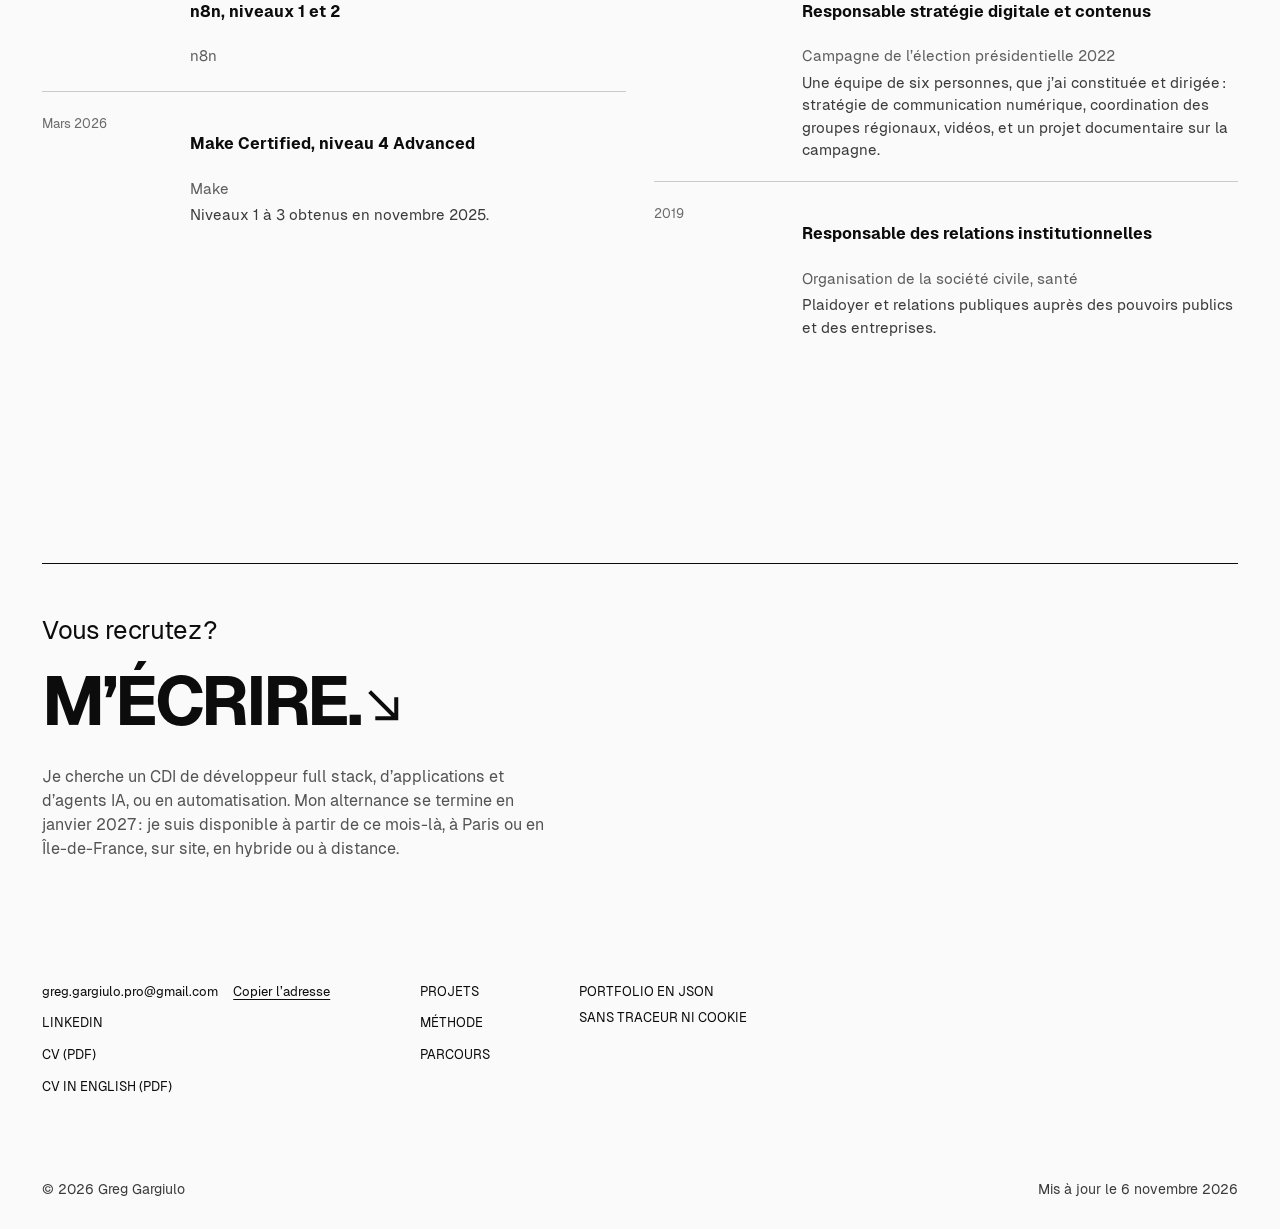
==== commit 759de2bc: "style: miniatures à gauche dans les autres projets Co-Authored-By: Claude Opus 5.5 <noreply@anthropi" ====
--- a/index.html
+++ b/index.html
@@ -22,7 +22,7 @@
 <link rel="preload" href="assets/fonts/geist-400.woff2" as="font" type="font/woff2" crossorigin>
 <link rel="preload" href="assets/fonts/geist-500.woff2" as="font" type="font/woff2" crossorigin>
 <link rel="preload" href="assets/fonts/geist-700.woff2" as="font" type="font/woff2" crossorigin>
-<link rel="stylesheet" href="assets/css/site.css?v=abfaf45bf3">
+<link rel="stylesheet" href="assets/css/site.css?v=5e69626b1d">
 <link rel="alternate" type="application/json" href="portfolio.json" title="Portfolio en JSON">
 <script>try{new Function("a?.b??0");document.documentElement.classList.replace("no-js","js")}catch(e){}</script>
 <script src="assets/js/site.js?v=b843a3d950" defer></script>
--- a/assets/css/site.css
+++ b/assets/css/site.css
@@ -978,7 +978,7 @@
 .irow-stack {
   margin-top: 0.35rem;
 }
-/* La vignette occupe la hauteur de la ligne : à droite du texte sur ordinateur, à gauche sur téléphone. */
+/* La vignette occupe la hauteur de la ligne, à gauche du texte. */
 .irow-thumb {
   grid-row: span 3;
 }
@@ -986,24 +986,12 @@
    La hauteur restante va sous les étiquettes, pour un même écart sur toutes les lignes. */
 @media (min-width: 901px) {
   .irow {
-    grid-template-columns: minmax(0, 1fr) auto clamp(10rem, 15vw, 14rem);
+    grid-template-columns: clamp(10rem, 15vw, 14rem) minmax(0, 1fr) auto;
     grid-template-rows: auto auto 1fr;
-  }
-  .irow-thumb {
-    grid-column: 3;
-    grid-row: 1 / span 3;
-  }
-  .irow-name {
-    grid-column: 1;
-    grid-row: 1;
-  }
-  .irow-meta {
-    grid-column: 2;
-    grid-row: 1;
   }
   .irow-outcome,
   .irow-stack {
-    grid-column: 1 / 3;
+    grid-column: 2 / -1;
   }
   .irow-arrow {
     transition: transform 0.4s var(--ease-out);
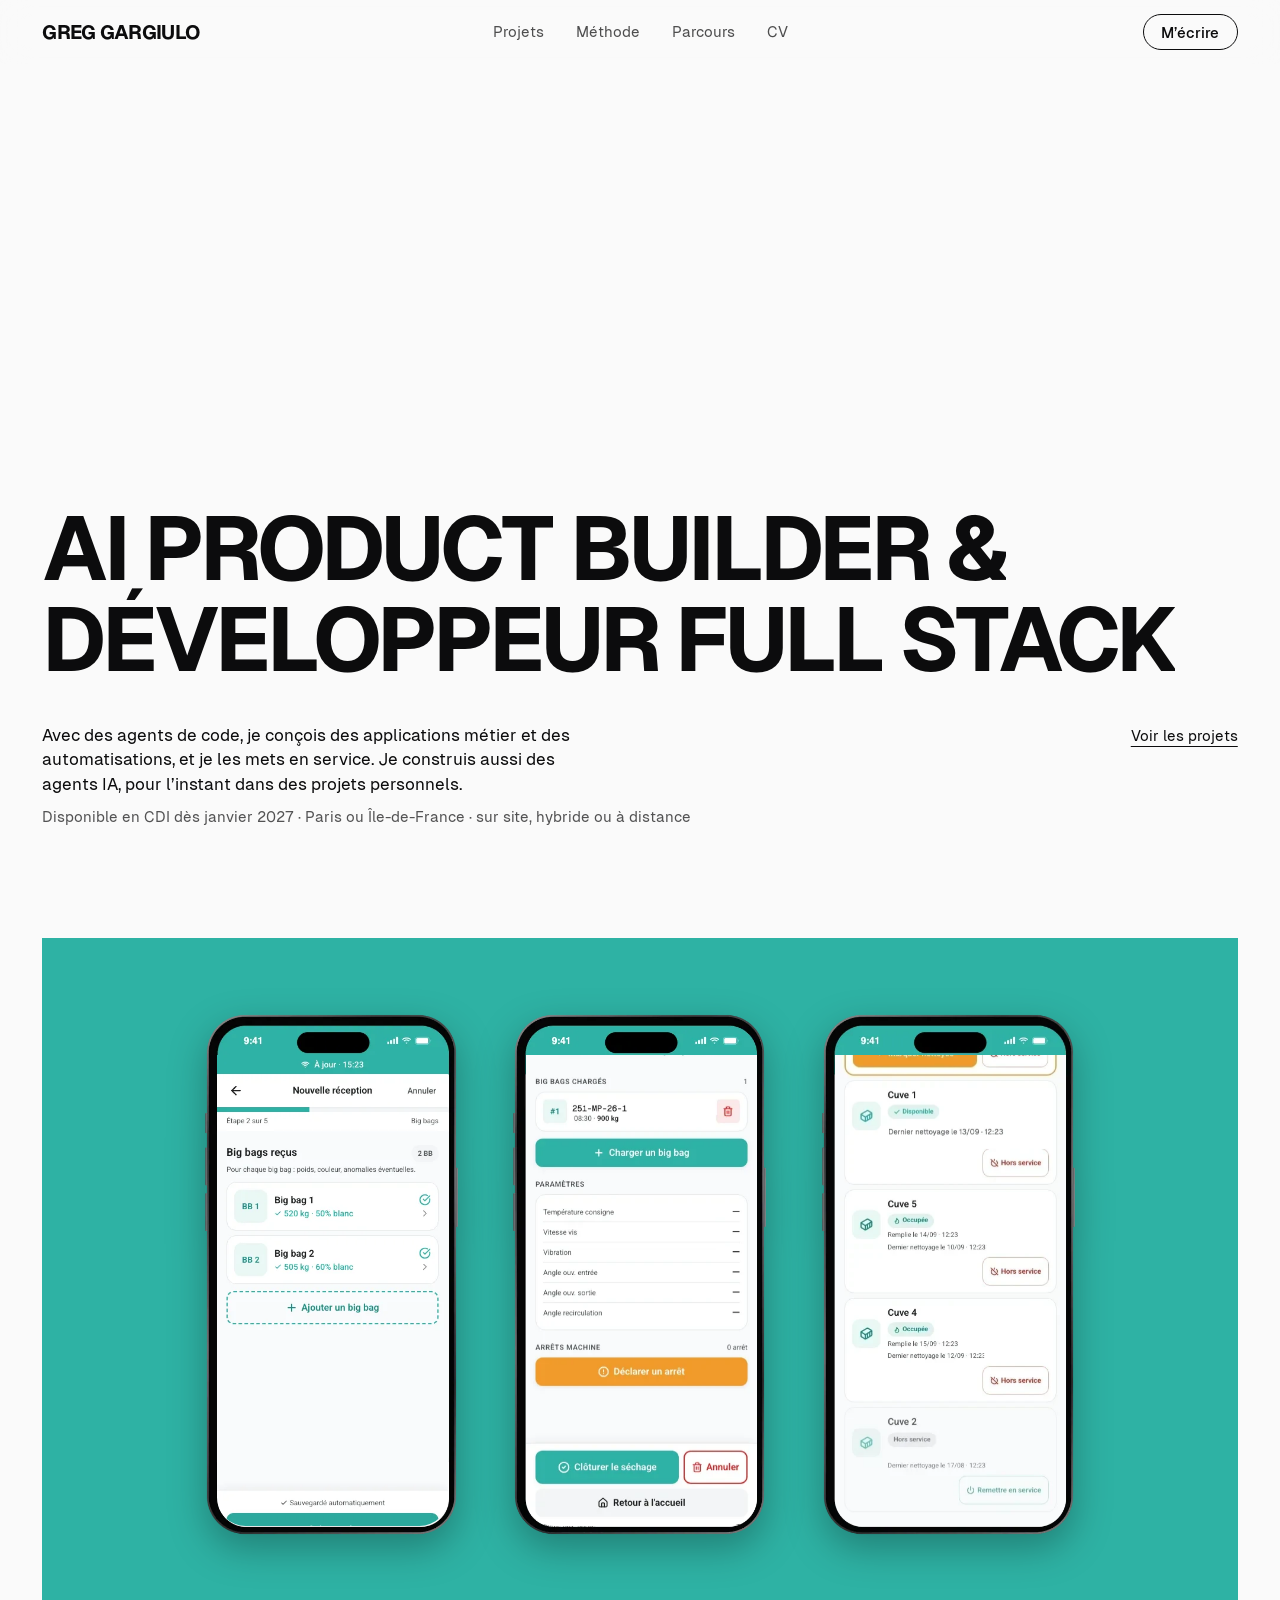
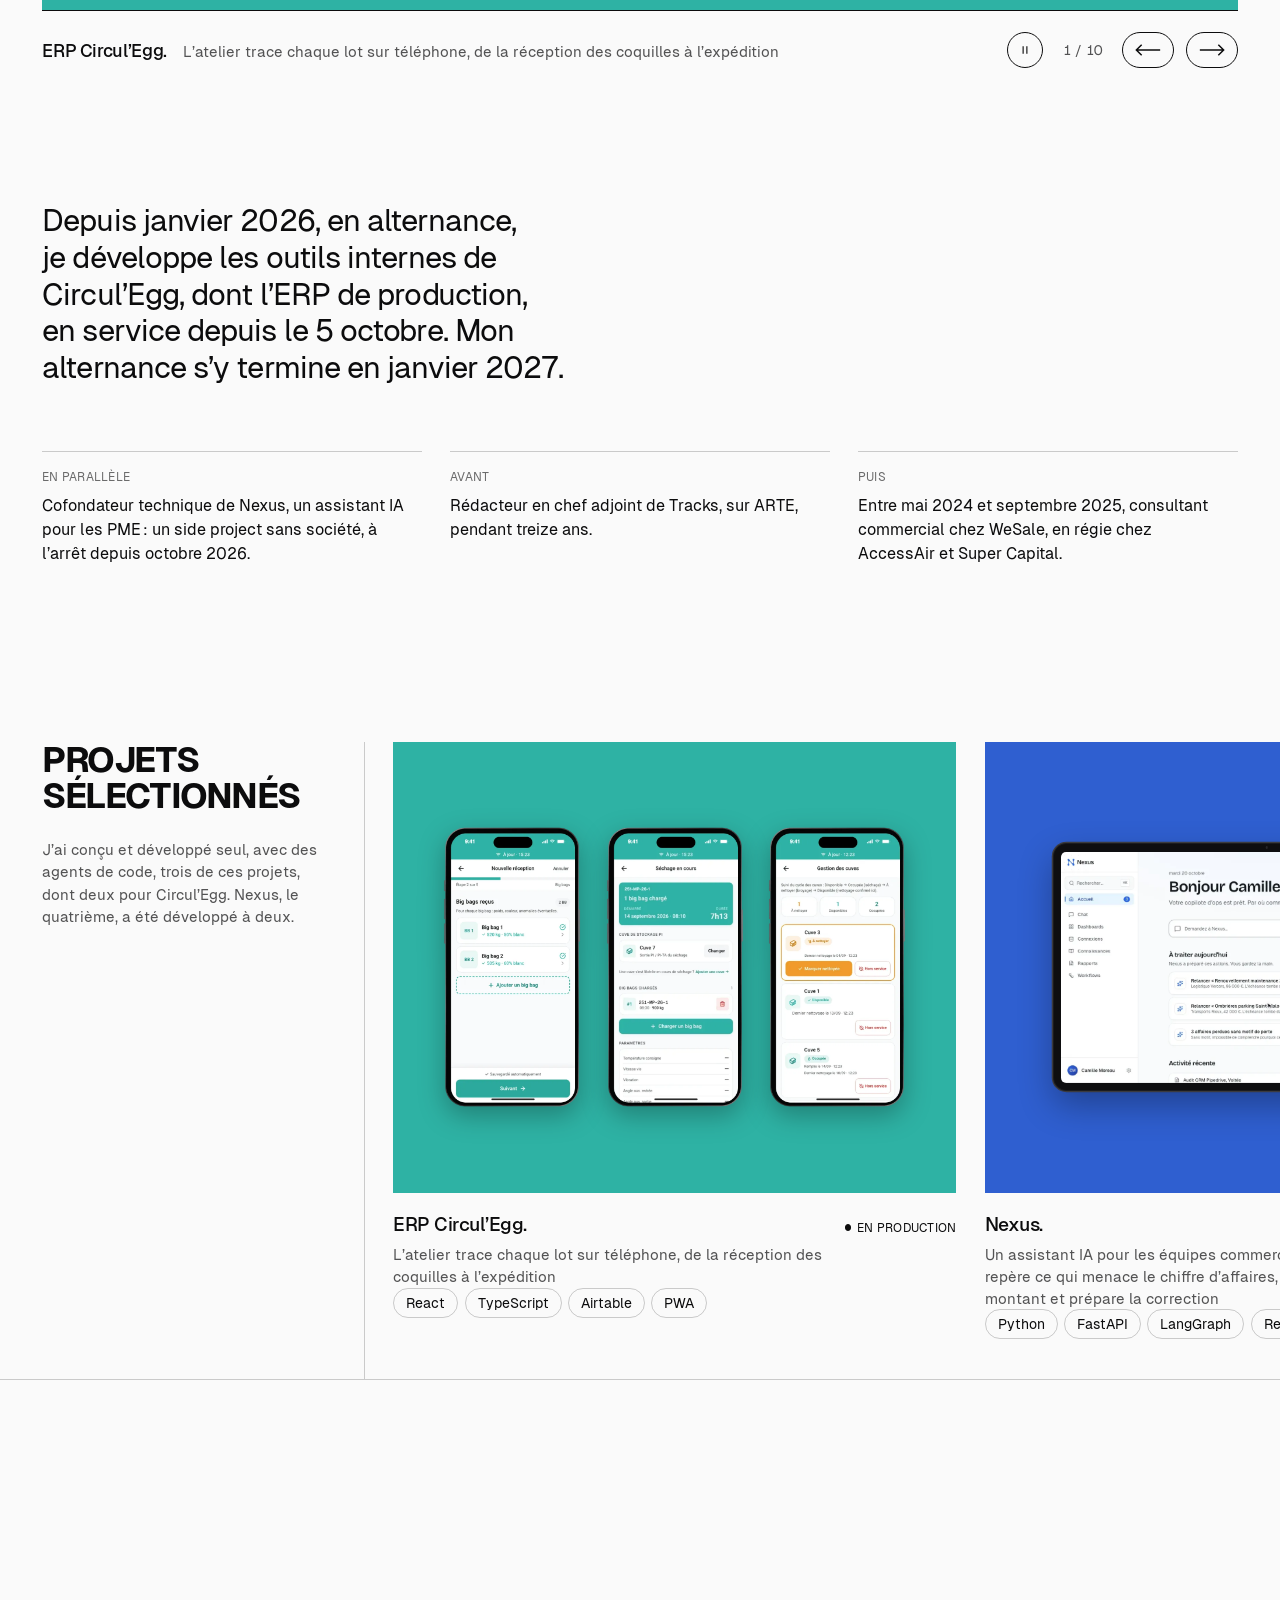
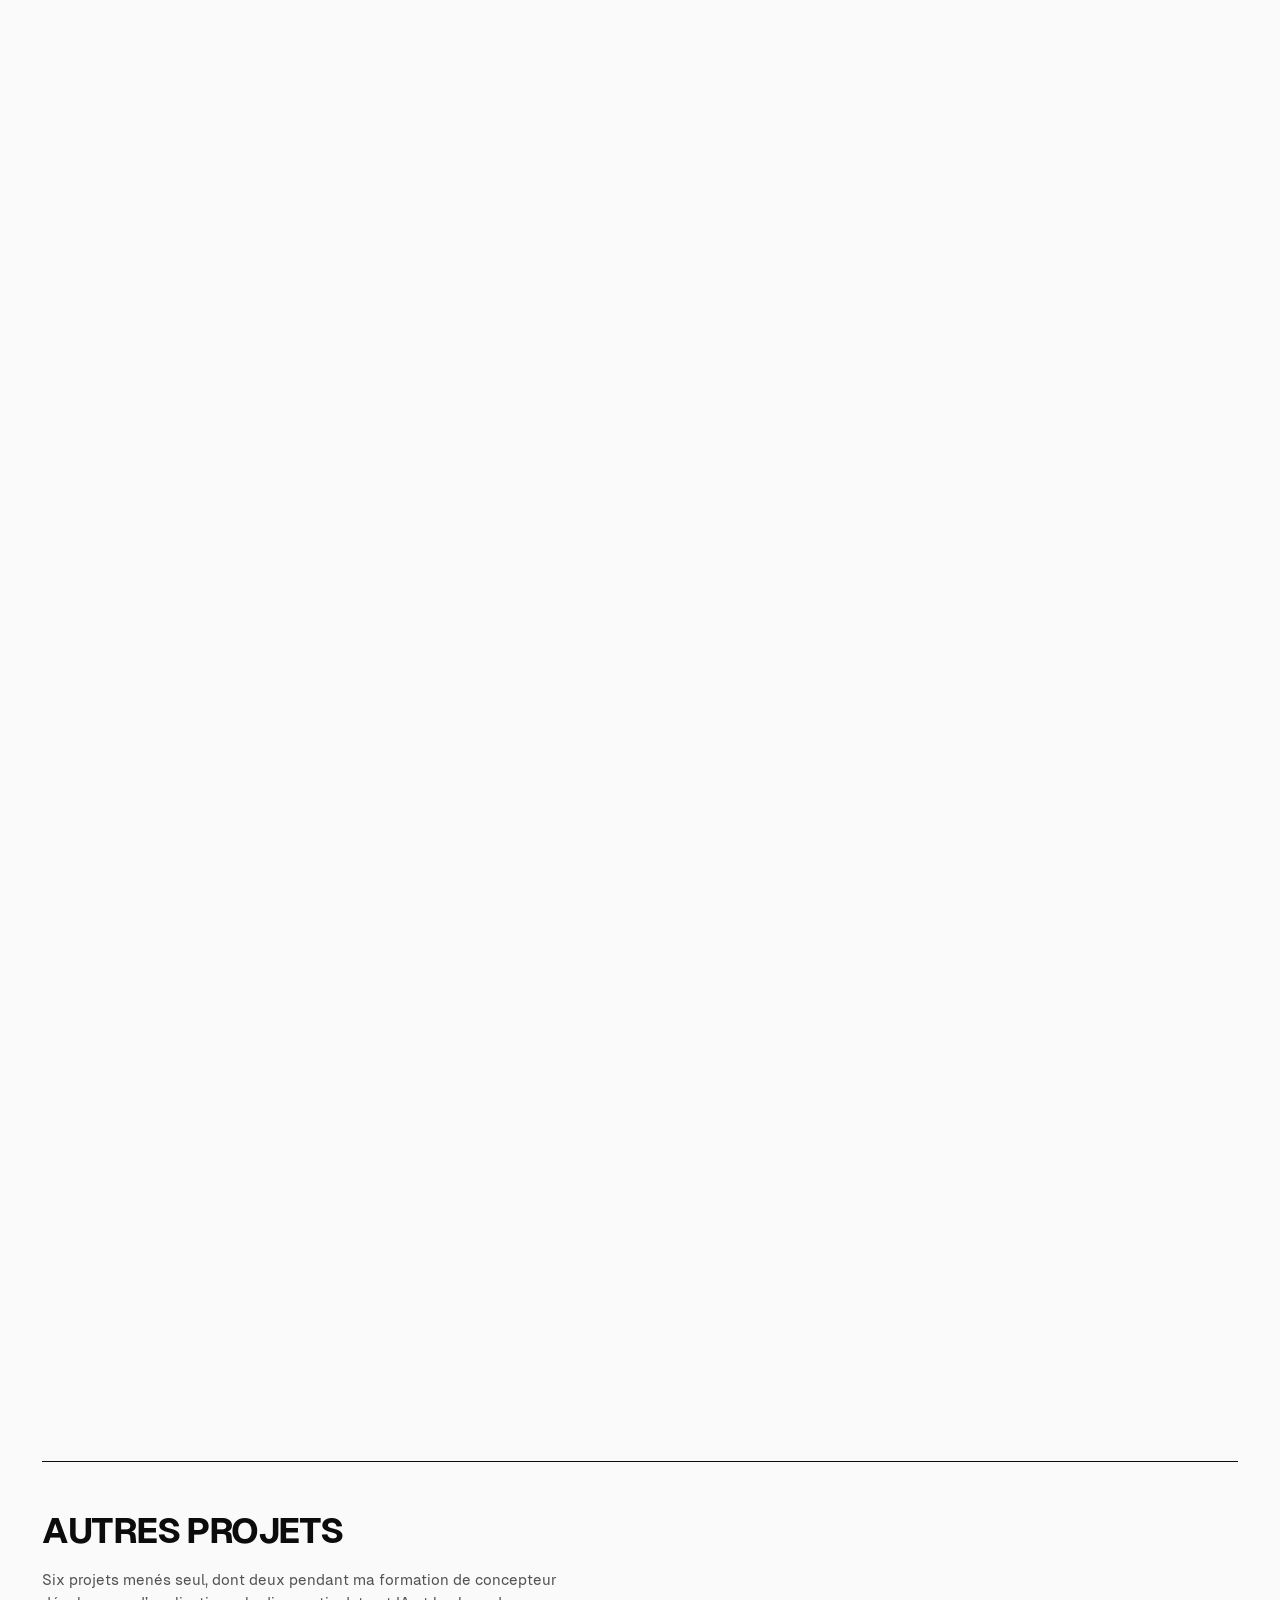
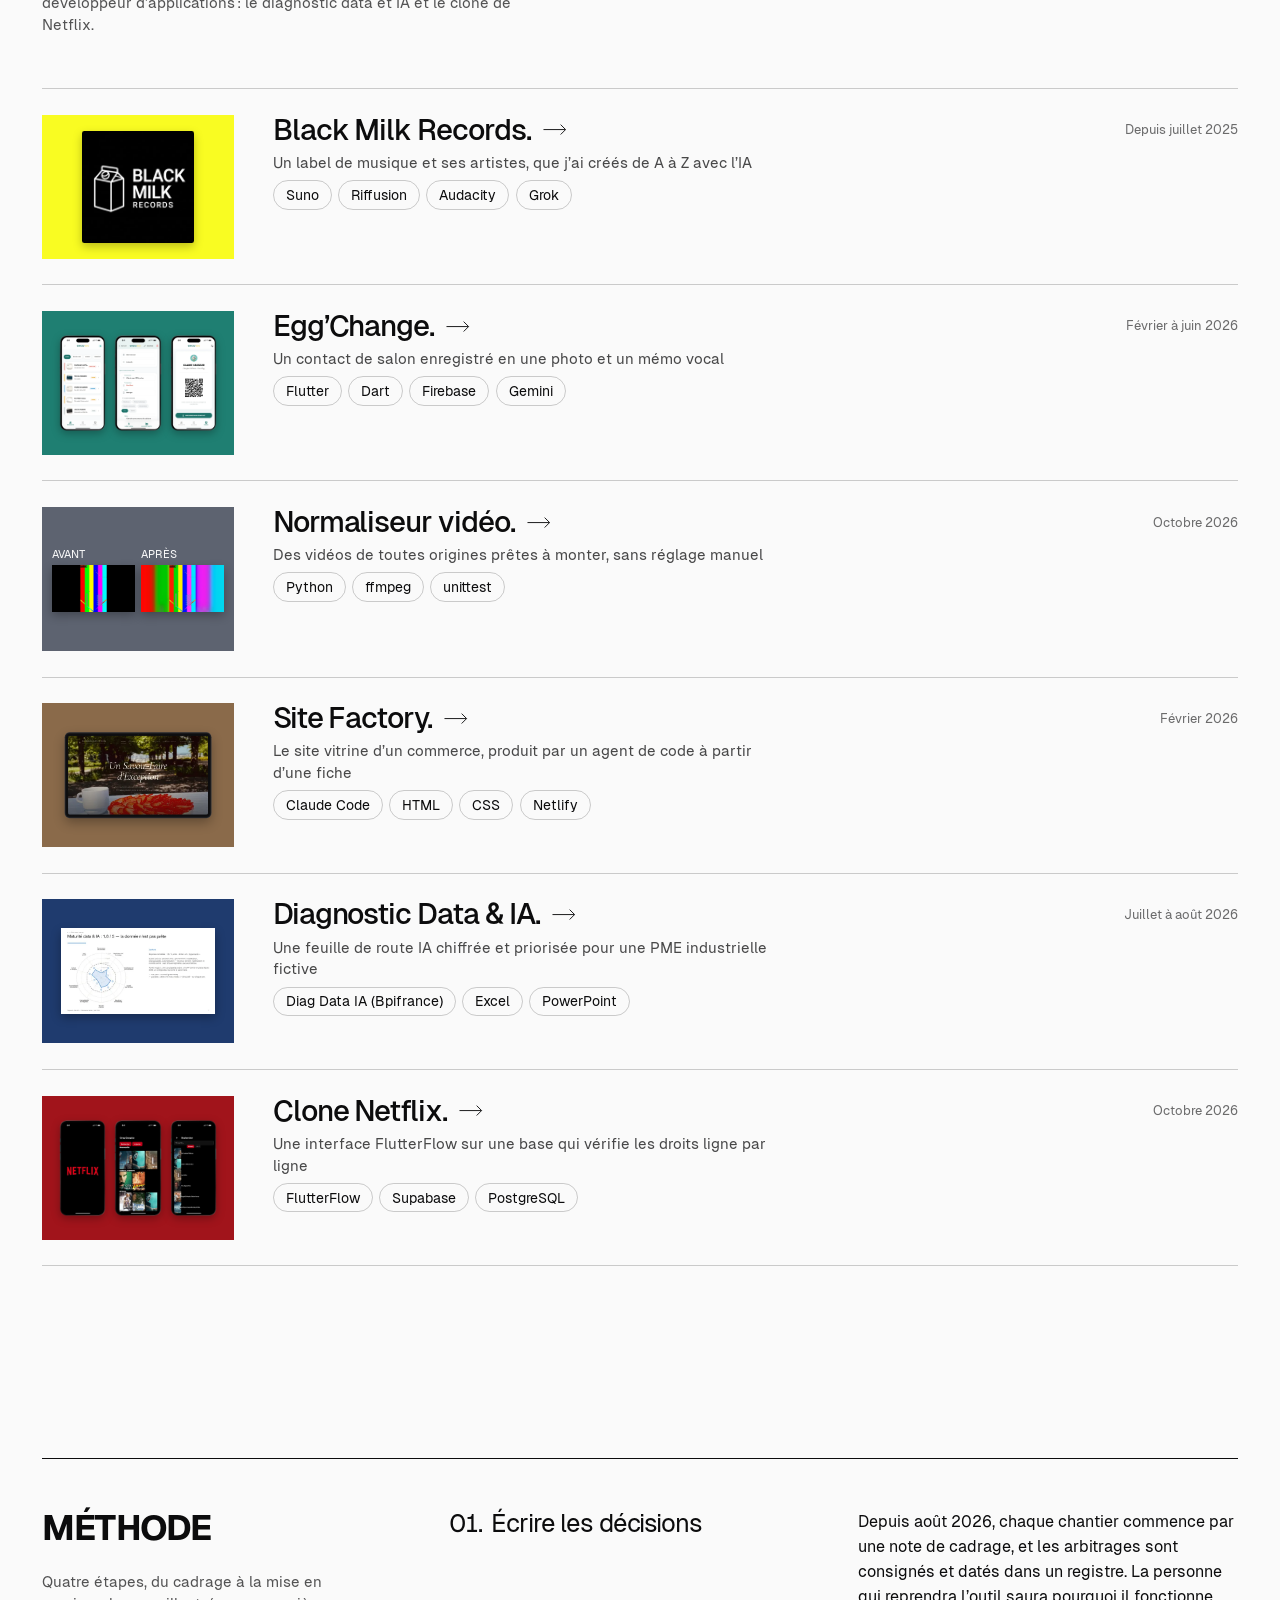
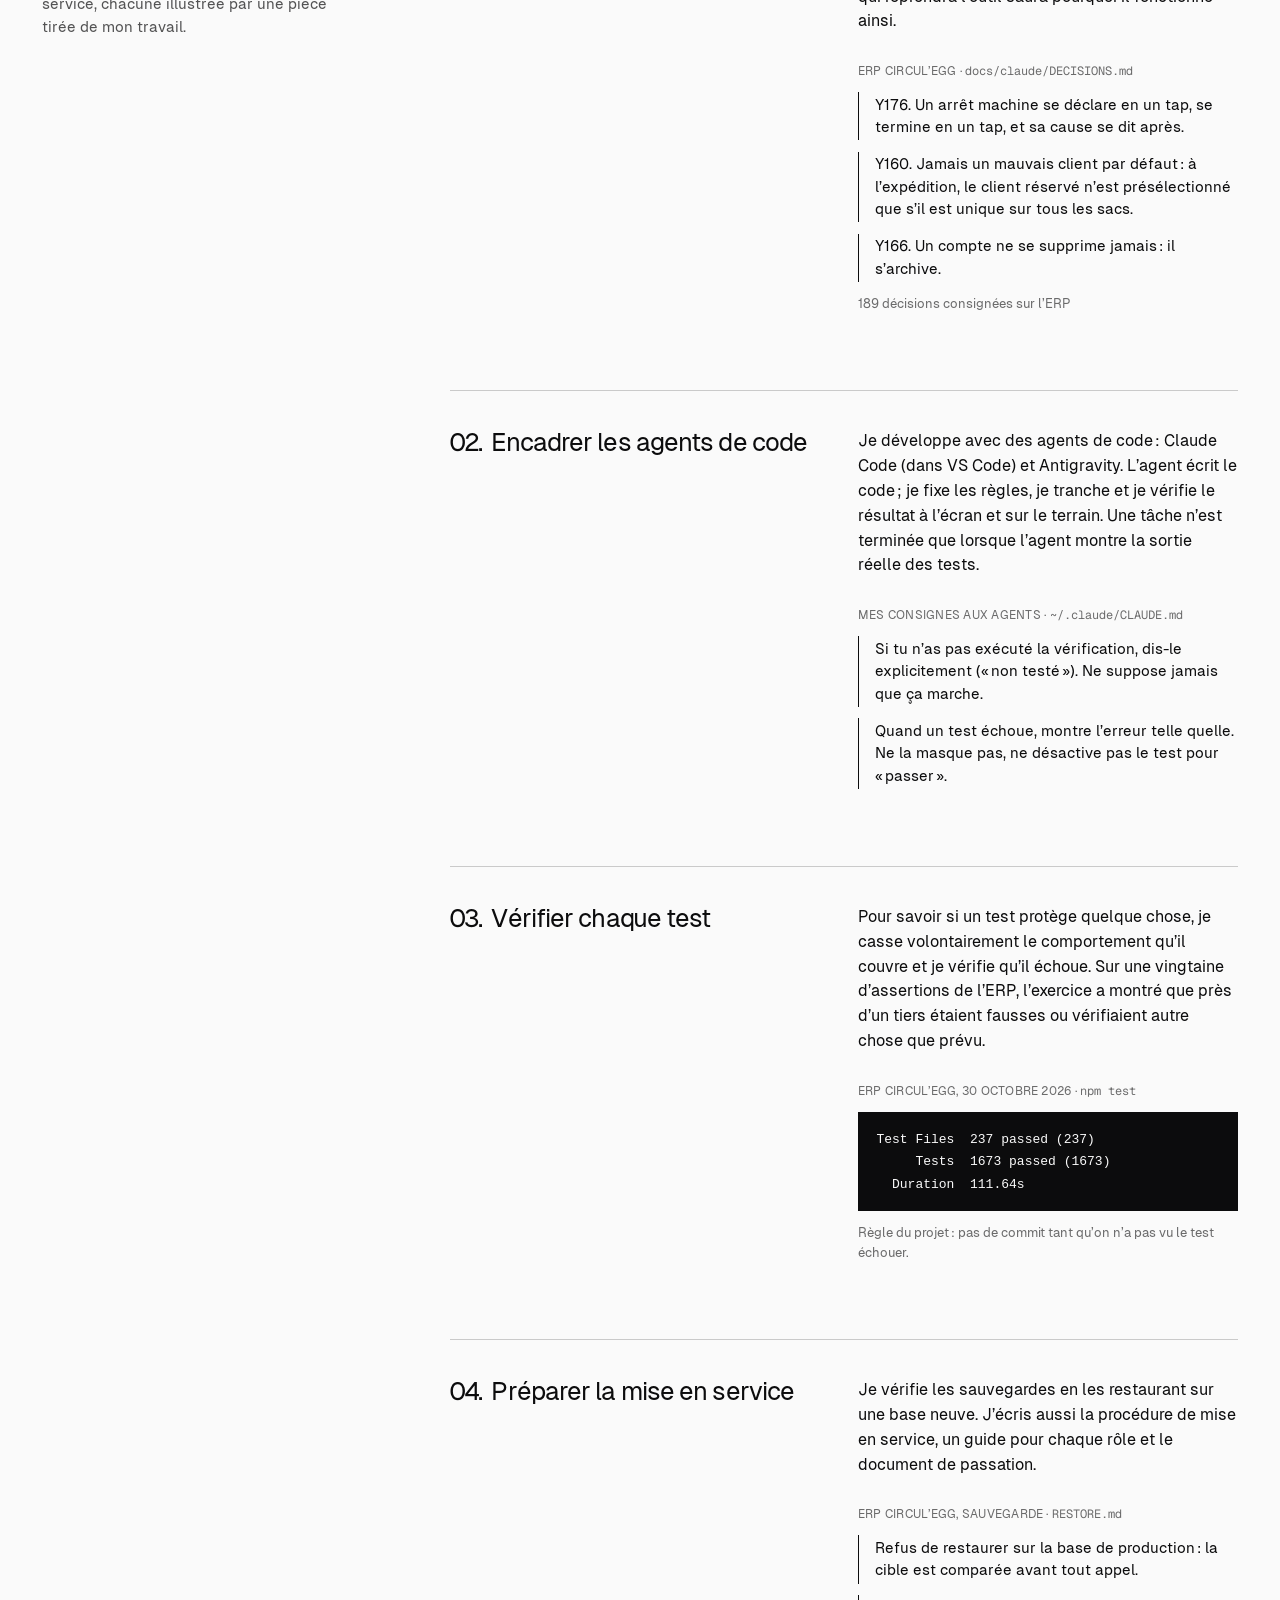
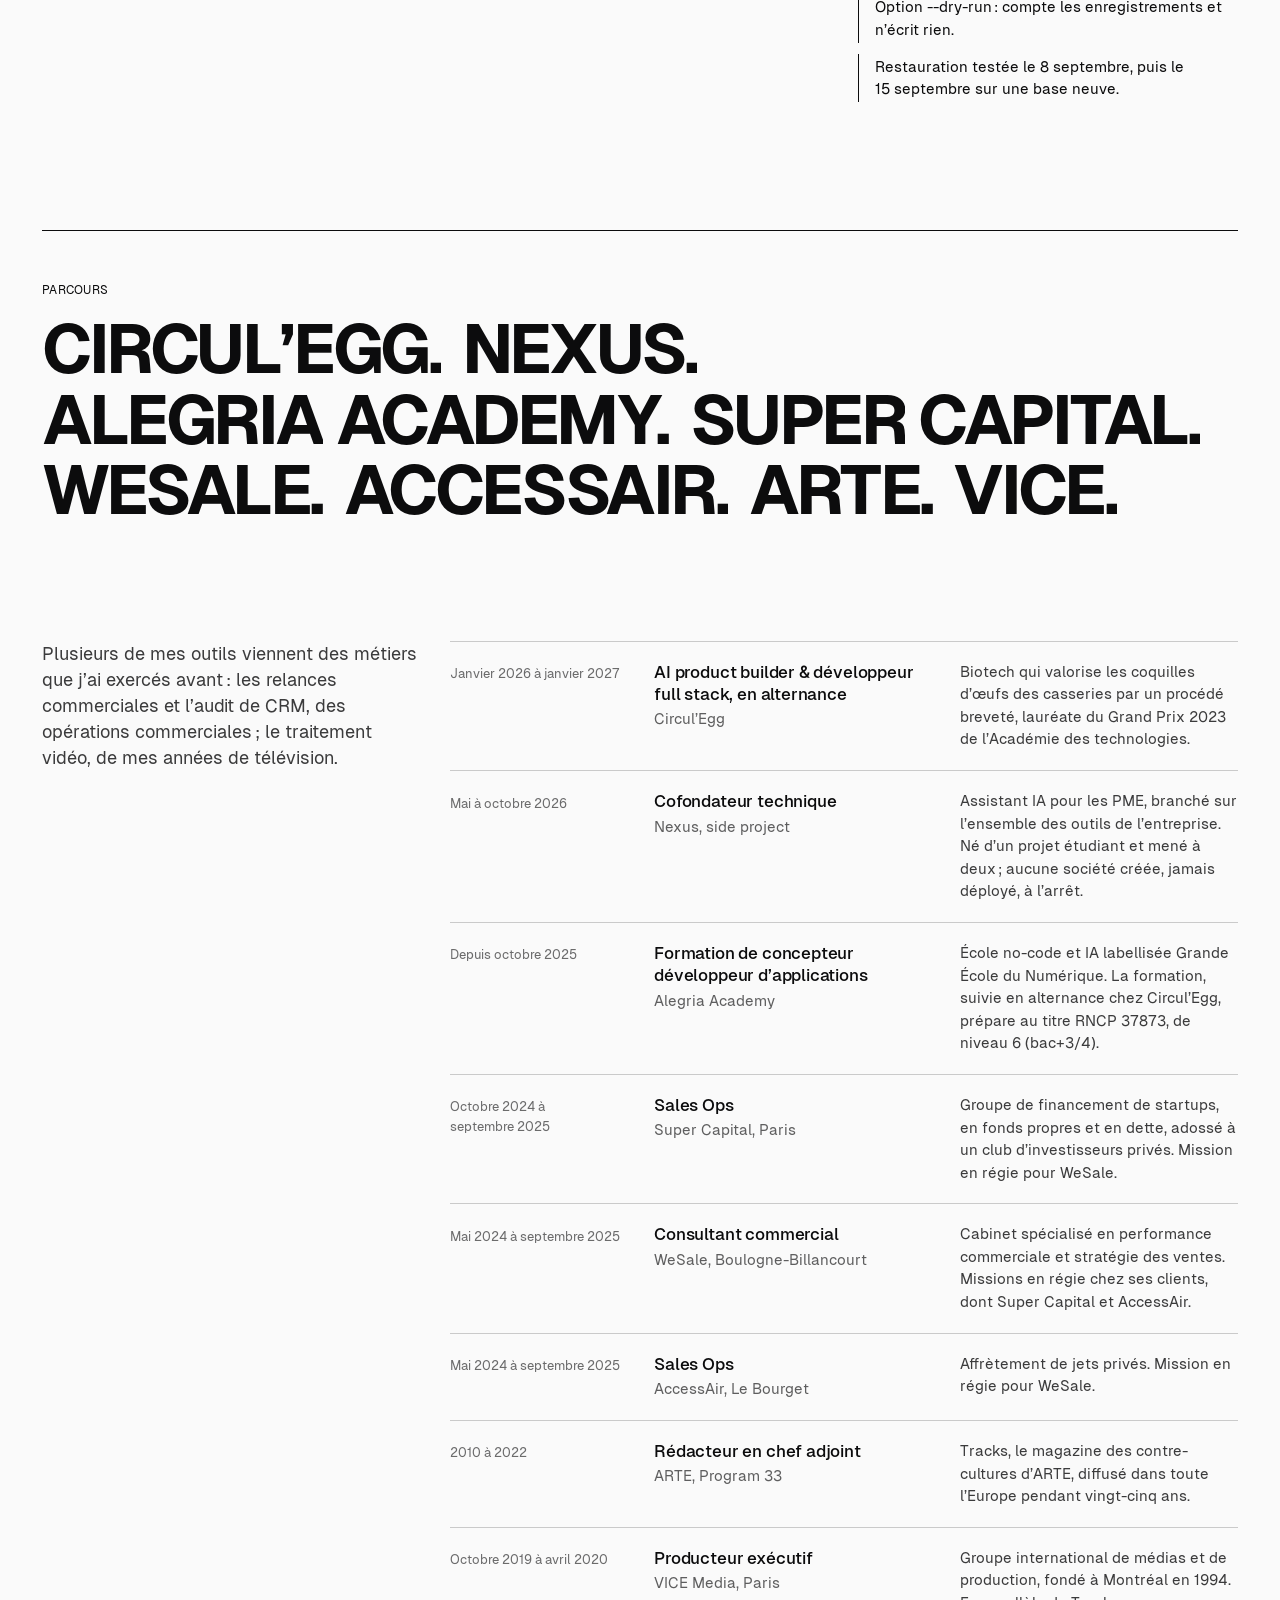
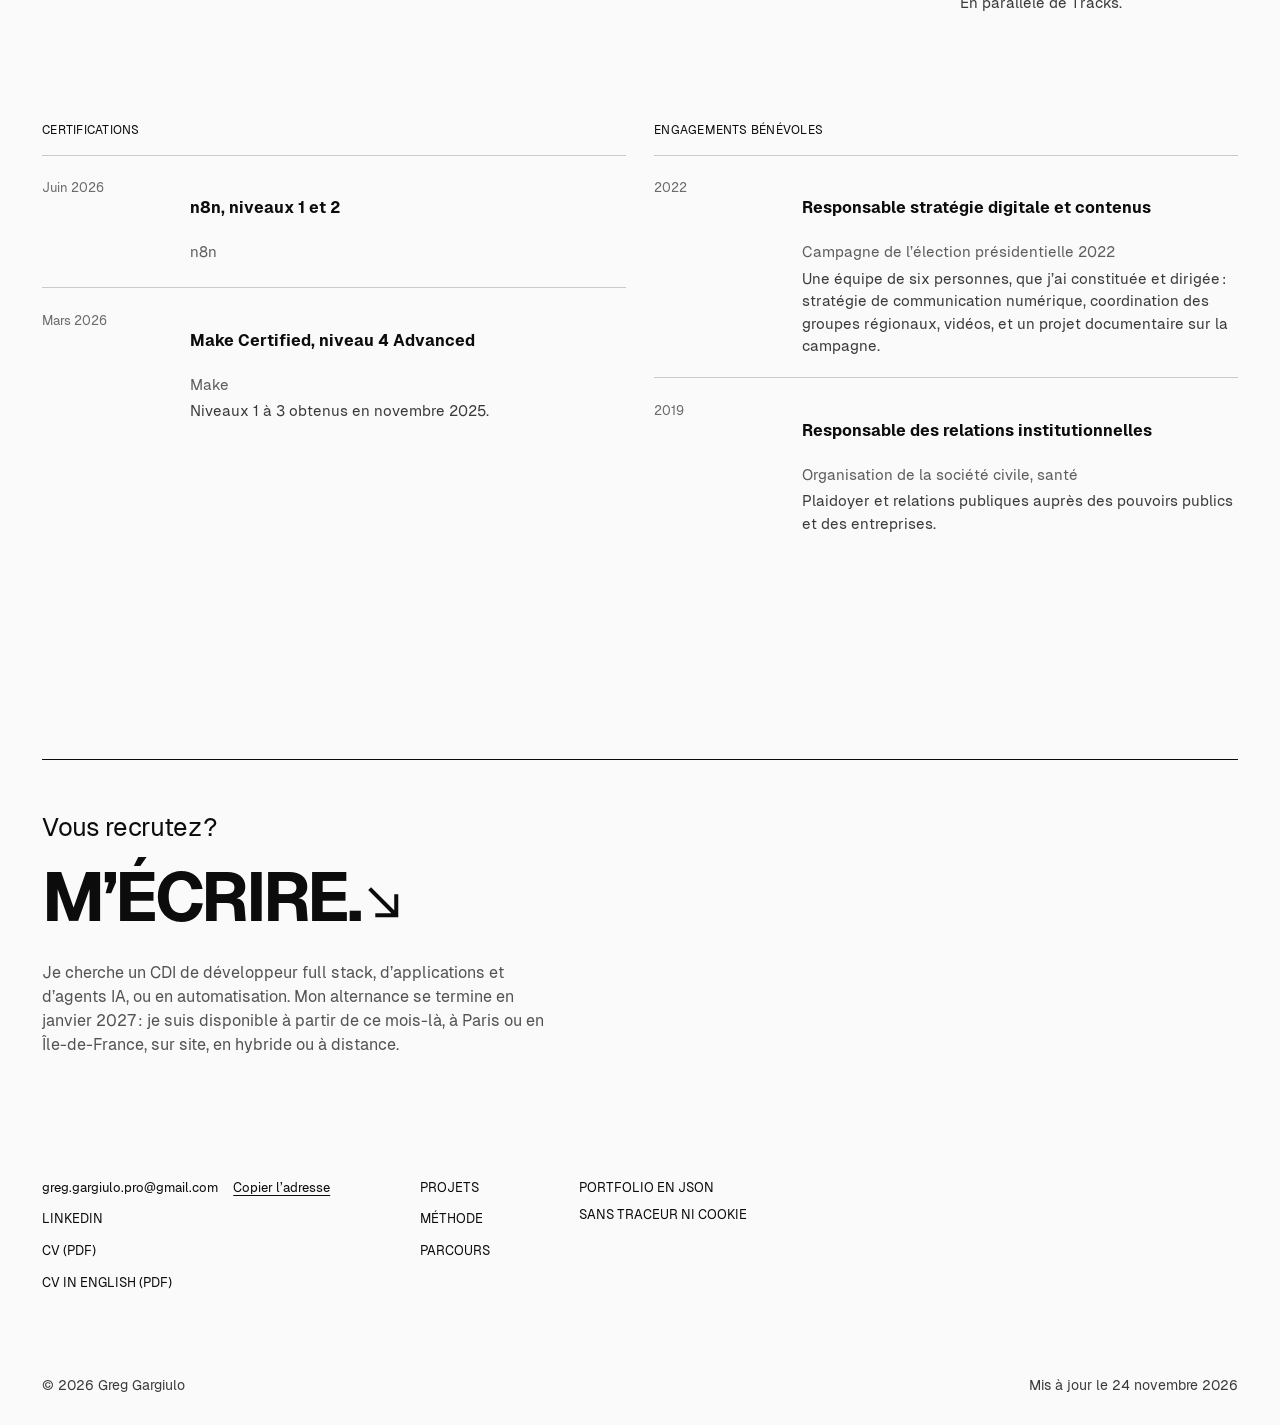
==== commit abb92745: "feat: étude Black Milk Records et relances présentées comme conçues - Nouvelle étude Black Milk Reco" ====
--- a/index.html
+++ b/index.html
@@ -4,11 +4,11 @@
 <meta charset="utf-8">
 <meta name="viewport" content="width=device-width, initial-scale=1">
 <title>Greg Gargiulo | Développeur full stack et agents IA, Paris</title>
-<meta name="description" content="Développeur full stack à Paris : applications métier, agents IA et automatisations. Neuf études de cas, dont un ERP en production. Disponible en janvier 2027.">
+<meta name="description" content="Développeur full stack à Paris : applications métier, agents IA et automatisations. Dix études de cas, dont un ERP en production. Disponible en janvier 2027.">
 <link rel="canonical" href="https://6gbigalt.github.io/">
 <meta property="og:type" content="website">
 <meta property="og:title" content="Greg Gargiulo | Développeur full stack et agents IA, Paris">
-<meta property="og:description" content="Développeur full stack à Paris : applications métier, agents IA et automatisations. Neuf études de cas, dont un ERP en production. Disponible en janvier 2027.">
+<meta property="og:description" content="Développeur full stack à Paris : applications métier, agents IA et automatisations. Dix études de cas, dont un ERP en production. Disponible en janvier 2027.">
 <meta property="og:url" content="https://6gbigalt.github.io/">
 <meta property="og:image" content="https://6gbigalt.github.io/assets/og.png">
 <meta property="og:locale" content="fr_FR">
@@ -22,10 +22,10 @@
 <link rel="preload" href="assets/fonts/geist-400.woff2" as="font" type="font/woff2" crossorigin>
 <link rel="preload" href="assets/fonts/geist-500.woff2" as="font" type="font/woff2" crossorigin>
 <link rel="preload" href="assets/fonts/geist-700.woff2" as="font" type="font/woff2" crossorigin>
-<link rel="stylesheet" href="assets/css/site.css?v=5e69626b1d">
+<link rel="stylesheet" href="assets/css/site.css?v=ca94e3a42b">
 <link rel="alternate" type="application/json" href="portfolio.json" title="Portfolio en JSON">
 <script>try{new Function("a?.b??0");document.documentElement.classList.replace("no-js","js")}catch(e){}</script>
-<script src="assets/js/site.js?v=b843a3d950" defer></script>
+<script src="assets/js/site.js?v=6f01b619e6" defer></script>
 <script type="speculationrules">{"prerender":[{"where":{"href_matches":"/projets/*"},"eagerness":"moderate"}]}</script>
 <script type="application/ld+json">{"@context":"https://schema.org","@graph":[{"@type":"Person","@id":"https://6gbigalt.github.io/#greg","name":"Greg Gargiulo","jobTitle":"AI product builder & développeur full stack","email":"mailto:greg.gargiulo.pro@gmail.com","url":"https://6gbigalt.github.io/","sameAs":["https://www.linkedin.com/in/g-gargiulo/"],"knowsAbout":["Applications métier","Agents IA","Automatisation","React","TypeScript","Python","FastAPI","n8n","Flutter"]},{"@type":"WebSite","url":"https://6gbigalt.github.io/","name":"Greg Gargiulo","inLanguage":"fr"},{"@type":"ProfilePage","url":"https://6gbigalt.github.io/","inLanguage":"fr","mainEntity":{"@id":"https://6gbigalt.github.io/#greg"}}]}</script>
 </head>
@@ -86,8 +86,11 @@
         <div class="reel-slide" data-href="projets/onyx/" data-name="Onyx." data-outcome="Un agent IA personnel qui apprend des corrections qu’on lui fait, consolide sa mémoire chaque jour et agit dans Gmail, Google Agenda et Notion">
           <div class="stage stage--browser stage--reel" style="--tone:#7a756c;--on:#0c0c0d" aria-hidden="true"><div class="tablet"><div class="screen"><img src="assets/captures/onyx/welcome.webp" srcset="assets/captures/onyx/welcome.w480.webp 480w, assets/captures/onyx/welcome.w1200.webp 1200w, assets/captures/onyx/welcome.webp 1920w" sizes="(min-width: 900px) 92vw, 100vw" alt="" width="1920" height="1080" loading="lazy" decoding="async"><div class="live live--video" data-src="assets/captures/onyx/accueil-memoire-clip.mp4" style="--loop:7.2s"></div></div></div></div>
         </div>
-        <div class="reel-slide" data-href="projets/relances-commerciales/" data-name="Sales Army." data-outcome="Des relances commerciales préparées chaque matin, envoyées par le commercial">
+        <div class="reel-slide" data-href="projets/relances-commerciales/" data-name="Sales Army." data-outcome="Une séquence de relances conçue pour préparer les brouillons du commercial">
           <div class="stage stage--cadence stage--reel" style="--tone:#c2472f;--on:#fafafa" aria-hidden="true"><div class="cadence"><ol role="list"><li style="--n:0"><span class="cad-day">J+0</span><span class="cad-title">Après le rendez-vous</span></li><li style="--n:1"><span class="cad-day">J+7</span><span class="cad-title">Relance légère</span></li><li style="--n:2"><span class="cad-day">J+14</span><span class="cad-title">Changement d’angle</span></li><li style="--n:3"><span class="cad-day">J+21</span><span class="cad-title">Rebond sur l’actualité</span></li><li style="--n:4"><span class="cad-day">J+35</span><span class="cad-title">Preuve</span></li><li style="--n:5"><span class="cad-day">J+56</span><span class="cad-title">Porte ouverte</span></li></ol></div></div>
+        </div>
+        <div class="reel-slide" data-href="projets/black-milk-records/" data-name="Black Milk Records." data-outcome="Un label de musique et ses artistes, que j’ai créés de A à Z avec l’IA">
+          <div class="stage stage--art stage--reel" style="--tone:#f9fc22;--on:#0c0c0d" aria-hidden="true"><div class="art"><img src="assets/captures/black-milk-records/logo.webp" srcset="assets/captures/black-milk-records/logo.w480.webp 480w, assets/captures/black-milk-records/logo.webp 968w" sizes="(min-width: 900px) 92vw, 100vw" alt="" width="968" height="968" loading="lazy" decoding="async"></div></div>
         </div>
         <div class="reel-slide" data-href="projets/eggchange/" data-name="Egg’Change." data-outcome="Un contact de salon enregistré en une photo et un mémo vocal">
           <div class="stage stage--phones stage--reel" style="--tone:#1f7f72;--on:#fafafa" aria-hidden="true"><div class="phones"><div class="handset"><img class="phone" src="assets/captures/eggchange/prospects-phone.webp" srcset="assets/captures/eggchange/prospects-phone.w480.webp 480w, assets/captures/eggchange/prospects-phone.webp 960w" sizes="(min-width: 900px) 20vw, 34vw" alt="" width="960" height="1929" loading="lazy" decoding="async"><div class="screen screen--phone"><div class="live live--video" data-src="assets/captures/eggchange/prospects-clip.mp4" style="--loop:4s"></div></div></div><div class="handset"><img class="phone" src="assets/captures/eggchange/qualification-phone.webp" srcset="assets/captures/eggchange/qualification-phone.w480.webp 480w, assets/captures/eggchange/qualification-phone.webp 960w" sizes="(min-width: 900px) 20vw, 34vw" alt="" width="960" height="1929" loading="lazy" decoding="async"><div class="screen screen--phone"><div class="live live--video" data-src="assets/captures/eggchange/fiche-clip.mp4" style="--loop:9.6s"></div></div></div><img class="phone" src="assets/captures/eggchange/carte-phone.webp" srcset="assets/captures/eggchange/carte-phone.w480.webp 480w, assets/captures/eggchange/carte-phone.webp 960w" sizes="(min-width: 900px) 20vw, 34vw" alt="" width="960" height="1929" loading="lazy" decoding="async"></div></div>
@@ -113,7 +116,7 @@
         <p class="reel-status visually-hidden" role="status"></p>
         <div class="reel-ctrl">
           <button type="button" class="arrow reel-pause" aria-label="Mettre les animations en pause"><svg class="i-pause" viewBox="0 0 16 16" aria-hidden="true" focusable="false"><path d="M5.5 3v10M10.5 3v10" fill="none" stroke="currentColor" stroke-width="1.5"/></svg><svg class="i-play" viewBox="0 0 16 16" aria-hidden="true" focusable="false"><path d="M5 3.2l8 4.8-8 4.8z" fill="none" stroke="currentColor" stroke-width="1.5" stroke-linejoin="round"/></svg></button>
-          <span class="reel-count" aria-hidden="true">1 / 9</span>
+          <span class="reel-count" aria-hidden="true">1 / 10</span>
           <div class="arrows reel-arrows">
             <button type="button" class="arrow arrow--prev" data-dir="-1" aria-label="Projet précédent"><svg viewBox="0 0 38 18" aria-hidden="true" focusable="false"><path d="M0.75 9h35.5M28.5 1l8 8-8 8" fill="none" stroke="currentColor" stroke-width="1.5"/></svg></button>
             <button type="button" class="arrow" data-dir="1" aria-label="Projet suivant"><svg viewBox="0 0 38 18" aria-hidden="true" focusable="false"><path d="M0.75 9h35.5M28.5 1l8 8-8 8" fill="none" stroke="currentColor" stroke-width="1.5"/></svg></button>
@@ -141,7 +144,7 @@
     <div class="wrap works-grid">
       <div class="works-side">
         <h2 id="projets-titre" class="h-section">Projets sélectionnés</h2>
-        <p class="works-intro">J’ai conçu et développé seul, avec des agents de code, trois de ces projets, dont deux sont utilisés chez Circul’Egg. Nexus, le quatrième, a été développé à deux.</p>
+        <p class="works-intro">J’ai conçu et développé seul, avec des agents de code, trois de ces projets, dont deux pour Circul’Egg. Nexus, le quatrième, a été développé à deux.</p>
         <div class="works-ctrl">
           <div class="arrows">
             <button type="button" class="arrow arrow--prev" data-dir="-1" aria-label="Projet précédent"><svg viewBox="0 0 38 18" aria-hidden="true" focusable="false"><path d="M0.75 9h35.5M28.5 1l8 8-8 8" fill="none" stroke="currentColor" stroke-width="1.5"/></svg></button>
@@ -177,8 +180,8 @@
           <li class="slide">
           <a class="slide-link" href="projets/relances-commerciales/">
             <div class="stage stage--cadence stage--slide" style="--tone:#c2472f;--on:#fafafa" aria-hidden="true"><div class="cadence"><ol role="list"><li style="--n:0"><span class="cad-day">J+0</span><span class="cad-title">Après le rendez-vous</span></li><li style="--n:1"><span class="cad-day">J+7</span><span class="cad-title">Relance légère</span></li><li style="--n:2"><span class="cad-day">J+14</span><span class="cad-title">Changement d’angle</span></li><li style="--n:3"><span class="cad-day">J+21</span><span class="cad-title">Rebond sur l’actualité</span></li><li style="--n:4"><span class="cad-day">J+35</span><span class="cad-title">Preuve</span></li><li style="--n:5"><span class="cad-day">J+56</span><span class="cad-title">Porte ouverte</span></li></ol></div></div>
-            <span class="slide-cap"><span class="slide-name">Sales Army.</span><span class="status status--production">En service</span></span>
-            <span class="slide-outcome">Des relances commerciales préparées chaque matin, envoyées par le commercial</span>
+            <span class="slide-cap"><span class="slide-name">Sales Army.</span><span class="status status--done">Conçu</span></span>
+            <span class="slide-outcome">Une séquence de relances conçue pour préparer les brouillons du commercial</span>
             <ul class="tags tags--sm slide-stack" role="list" aria-label="Technologies principales"><li>n8n</li><li>Claude</li><li>Pipedrive</li><li>Microsoft Graph</li></ul>
           </a>
         </li>
@@ -191,9 +194,18 @@
   <div class="wrap">
     <div class="index-head">
       <h2 id="atelier-titre" class="h-section">Autres projets</h2>
-      <p>Cinq projets menés seul, dont deux pendant ma formation de concepteur développeur d’applications : le diagnostic data et IA et le clone de Netflix.</p>
+      <p>Six projets menés seul, dont deux pendant ma formation de concepteur développeur d’applications : le diagnostic data et IA et le clone de Netflix.</p>
     </div>
     <ul class="index-list" role="list">
+        <li>
+          <a class="irow" href="projets/black-milk-records/">
+            <div class="irow-thumb"><div class="stage stage--art stage--mini" style="--tone:#f9fc22;--on:#0c0c0d" aria-hidden="true"><div class="art"><img src="assets/captures/black-milk-records/logo.webp" srcset="assets/captures/black-milk-records/logo.w480.webp 480w, assets/captures/black-milk-records/logo.webp 968w" sizes="(min-width: 900px) 14rem, 32vw" alt="" width="968" height="968" loading="lazy" decoding="async"></div></div></div>
+            <span class="irow-name">Black Milk Records.<span class="irow-arrow" aria-hidden="true"><svg viewBox="0 0 38 18" aria-hidden="true" focusable="false"><path d="M0.75 9h35.5M28.5 1l8 8-8 8" fill="none" stroke="currentColor" stroke-width="1.5"/></svg></span></span>
+            <span class="irow-meta">Depuis juillet 2025</span>
+            <div class="irow-outcome">Un label de musique et ses artistes, que j’ai créés de A à Z avec l’IA</div>
+            <ul class="tags tags--sm irow-stack" role="list" aria-label="Technologies principales"><li>Suno</li><li>Riffusion</li><li>Audacity</li><li>Grok</li></ul>
+          </a>
+        </li>
         <li>
           <a class="irow" href="projets/eggchange/">
             <div class="irow-thumb"><div class="stage stage--phones stage--mini" style="--tone:#1f7f72;--on:#fafafa" aria-hidden="true"><div class="phones"><img class="phone" src="assets/captures/eggchange/prospects-phone.webp" srcset="assets/captures/eggchange/prospects-phone.w480.webp 480w, assets/captures/eggchange/prospects-phone.webp 960w" sizes="(min-width: 900px) 5rem, 10vw" alt="" width="960" height="1929" loading="lazy" decoding="async"><img class="phone" src="assets/captures/eggchange/qualification-phone.webp" srcset="assets/captures/eggchange/qualification-phone.w480.webp 480w, assets/captures/eggchange/qualification-phone.webp 960w" sizes="(min-width: 900px) 5rem, 10vw" alt="" width="960" height="1929" loading="lazy" decoding="async"><img class="phone" src="assets/captures/eggchange/carte-phone.webp" srcset="assets/captures/eggchange/carte-phone.w480.webp 480w, assets/captures/eggchange/carte-phone.webp 960w" sizes="(min-width: 900px) 5rem, 10vw" alt="" width="960" height="1929" loading="lazy" decoding="async"></div></div></div>
@@ -459,7 +471,7 @@
     </div>
     <div class="foot-legal">
       <span>© 2026 Greg Gargiulo</span>
-      <span>Mis à jour le 6 novembre 2026</span>
+      <span>Mis à jour le 24 novembre 2026</span>
     </div>
   </div>
 </footer>
--- a/assets/css/site.css
+++ b/assets/css/site.css
@@ -1088,6 +1088,26 @@
   margin-top: clamp(1.75rem, 3vw, 2.5rem);
 }
 
+/* Lecteur d'un projet musical : un lien « Écouter », remplacé au clic par le lecteur SoundCloud. */
+.player {
+  margin-top: 1.5rem;
+}
+.player-note {
+  margin: 0.6rem 0 0;
+  font-size: var(--fs-caption);
+  line-height: 1.45;
+  opacity: 0.65;
+}
+.player-frames {
+  display: grid;
+  gap: 0.75rem;
+}
+.player-frames iframe {
+  display: block;
+  width: 100%;
+  border: 0;
+}
+
 .artifact {
   margin: 1.75rem 0 0;
 }
@@ -1385,6 +1405,13 @@
   line-height: 1.4;
   letter-spacing: -0.01em;
   text-wrap: pretty;
+}
+/* Liens d'écoute d'un projet musical, sous la phrase de résultat. */
+.case-links {
+  display: flex;
+  flex-wrap: wrap;
+  gap: 0.625rem;
+  margin: 1.25rem 0 0;
 }
 .shot {
   margin: 0;
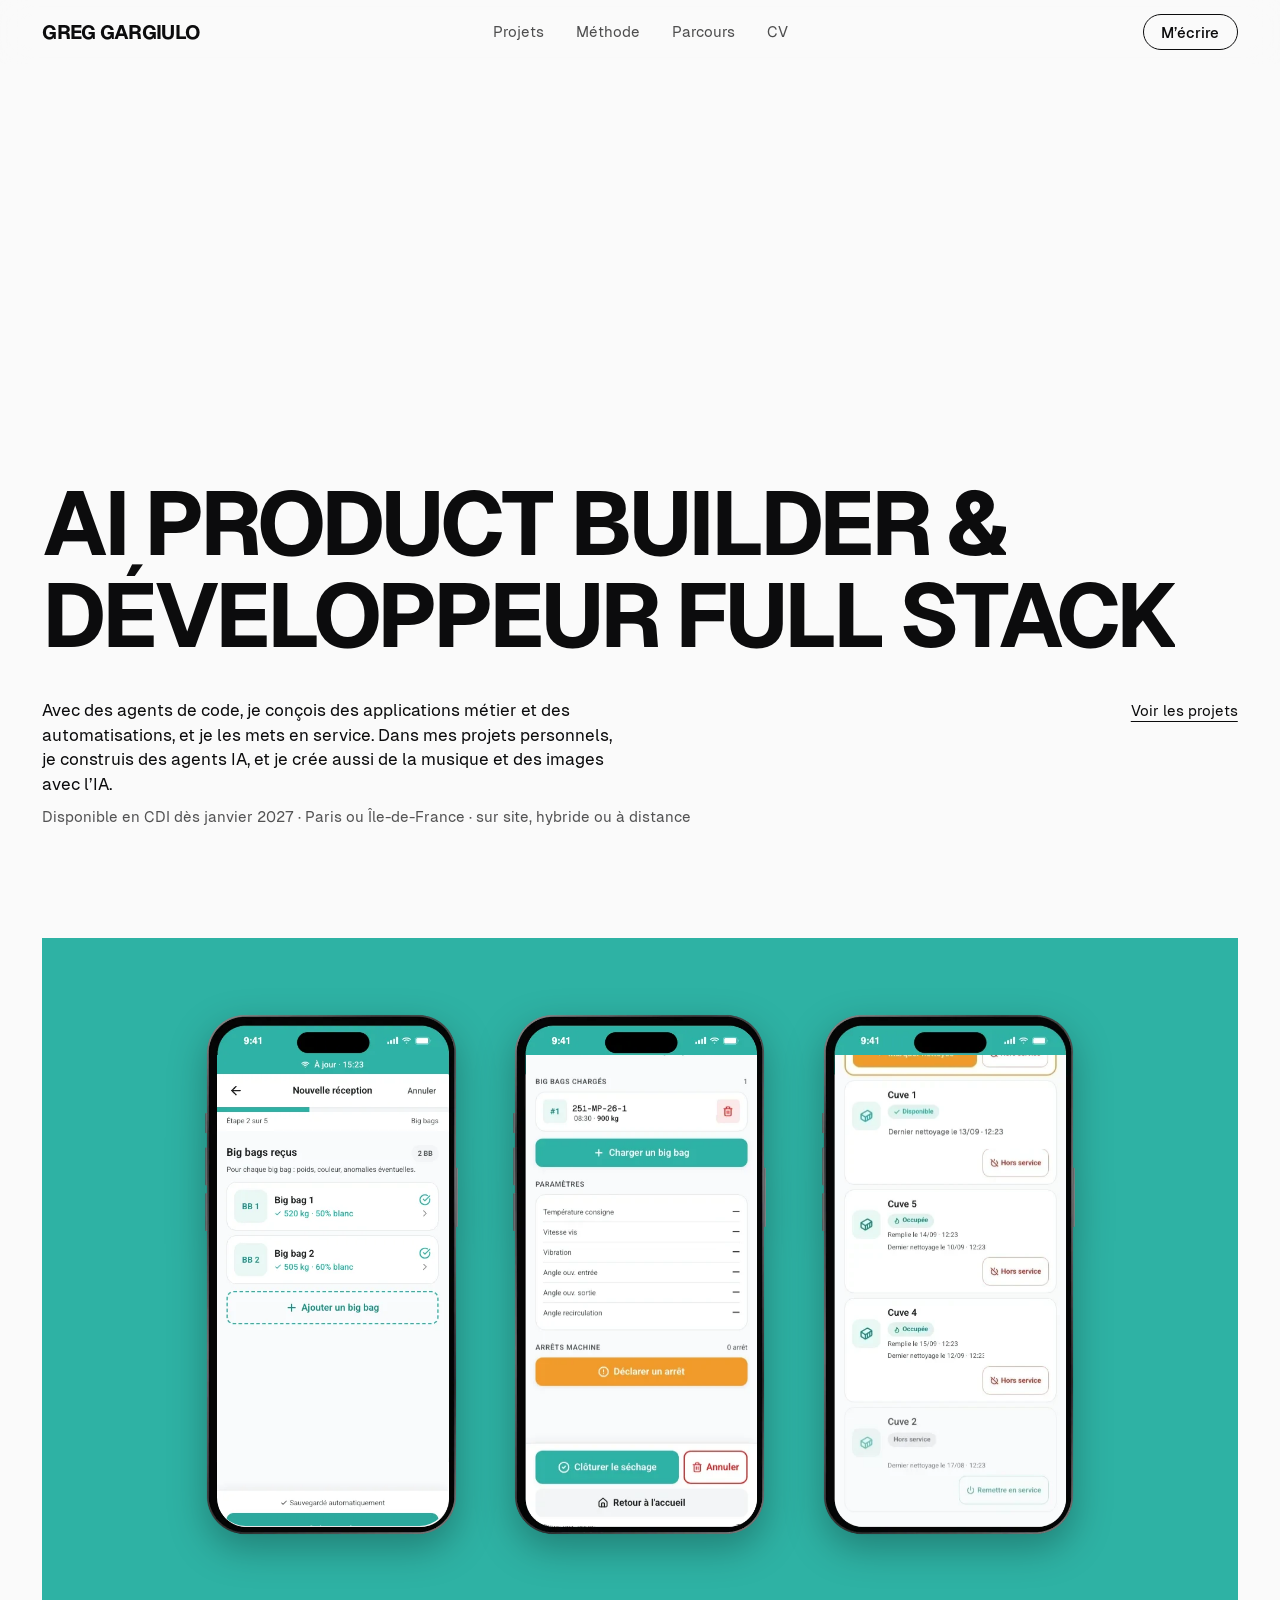
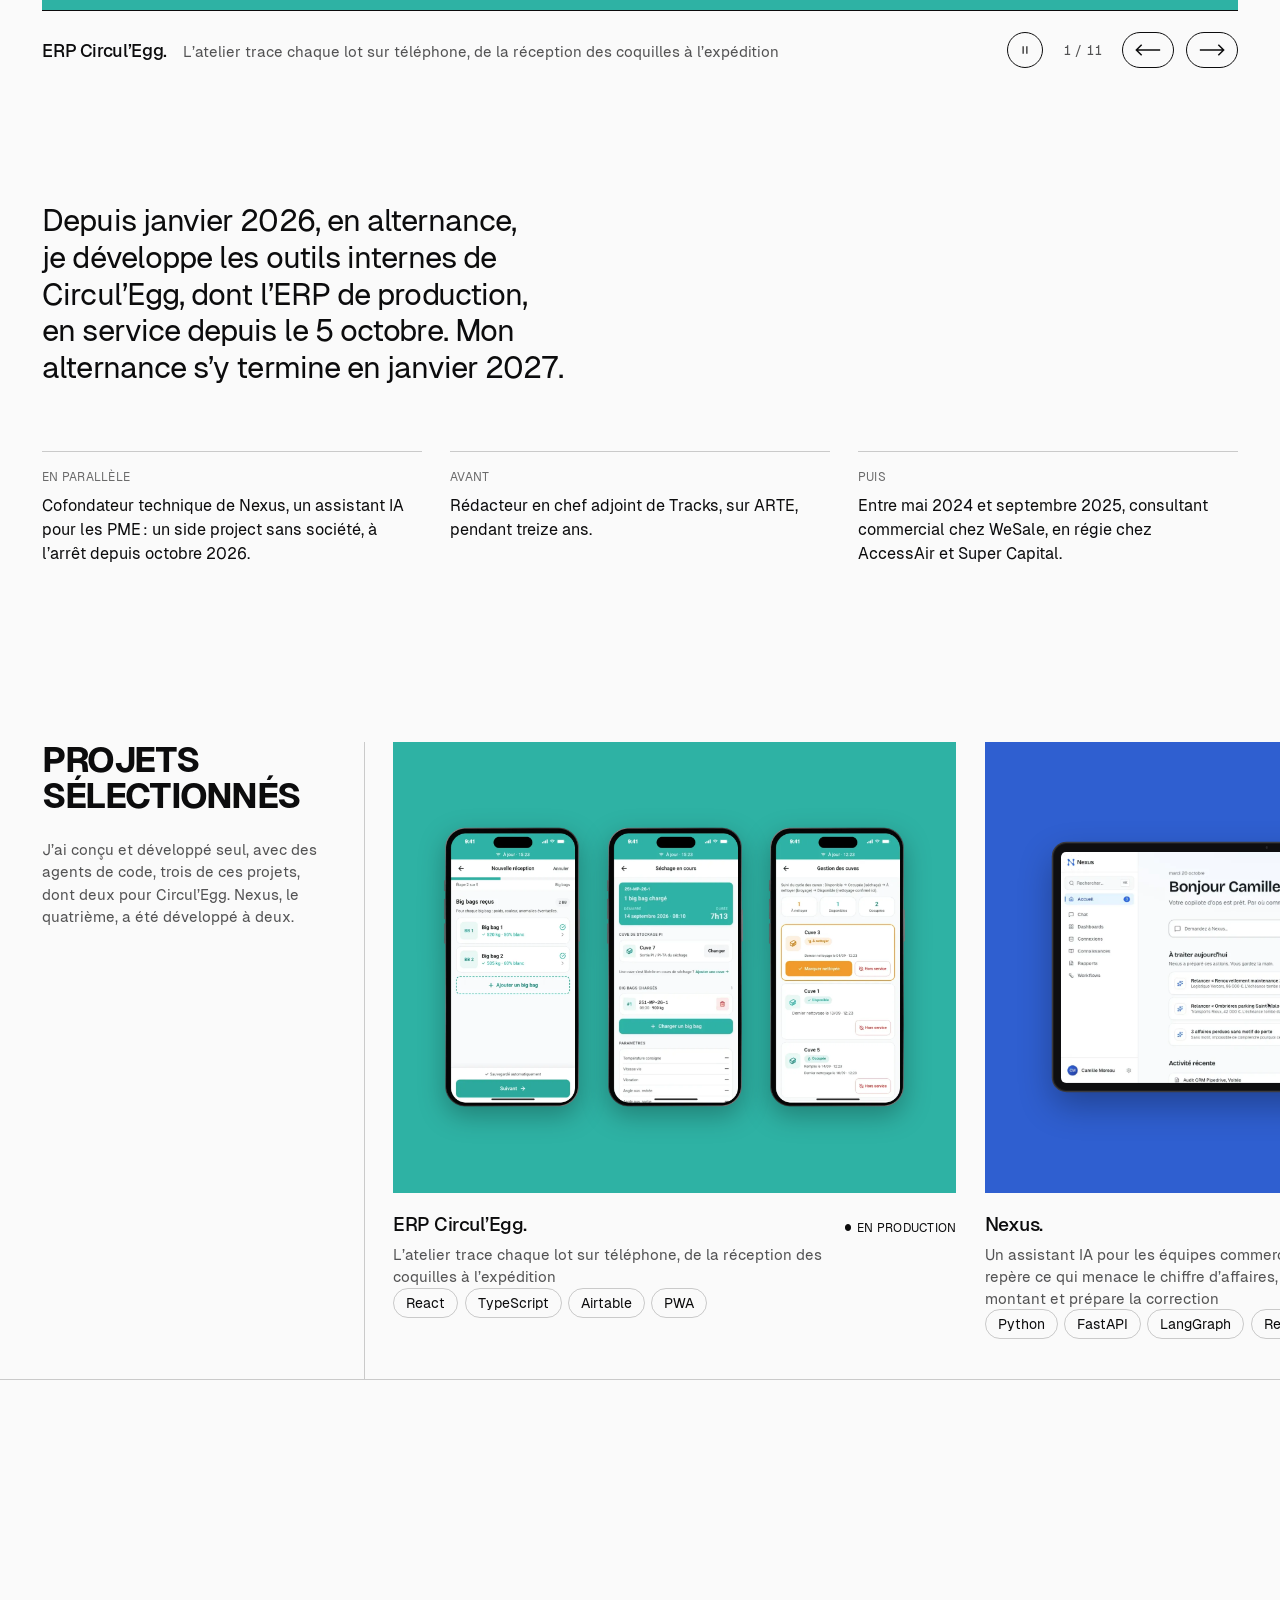
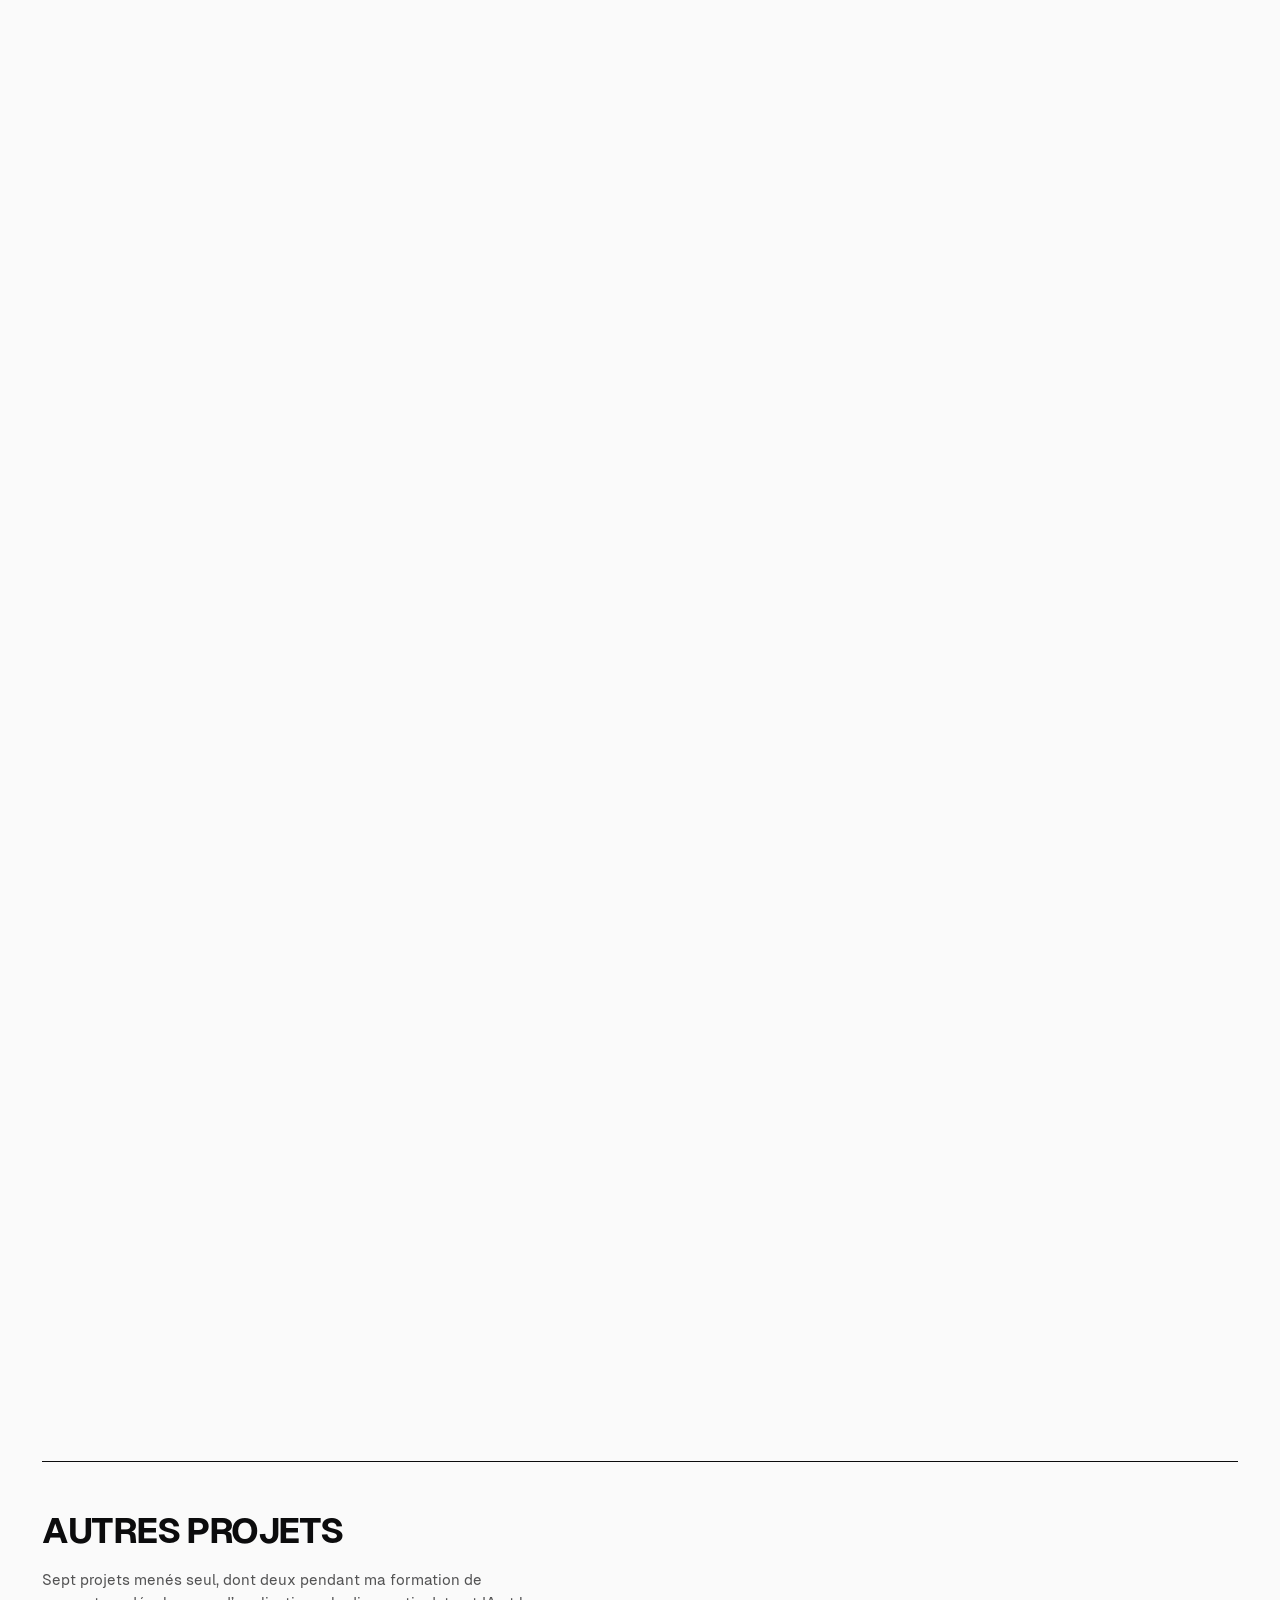
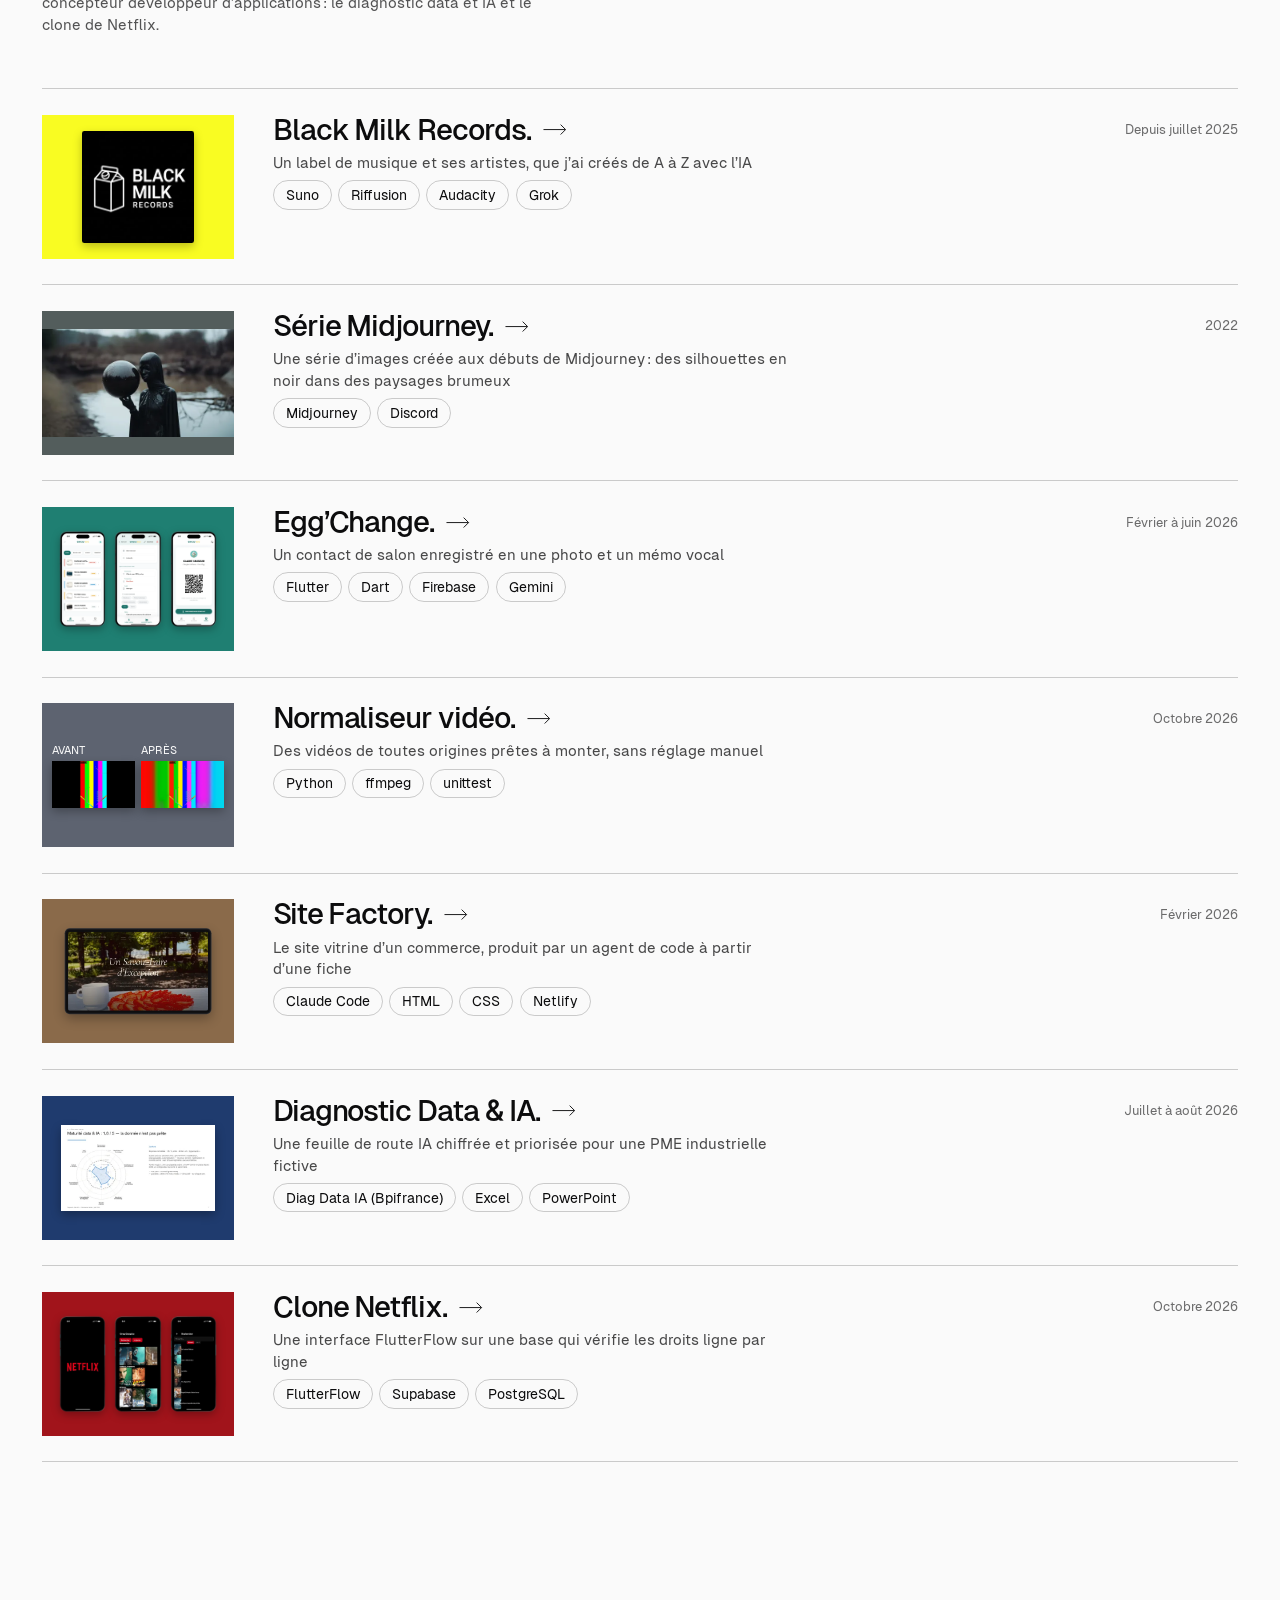
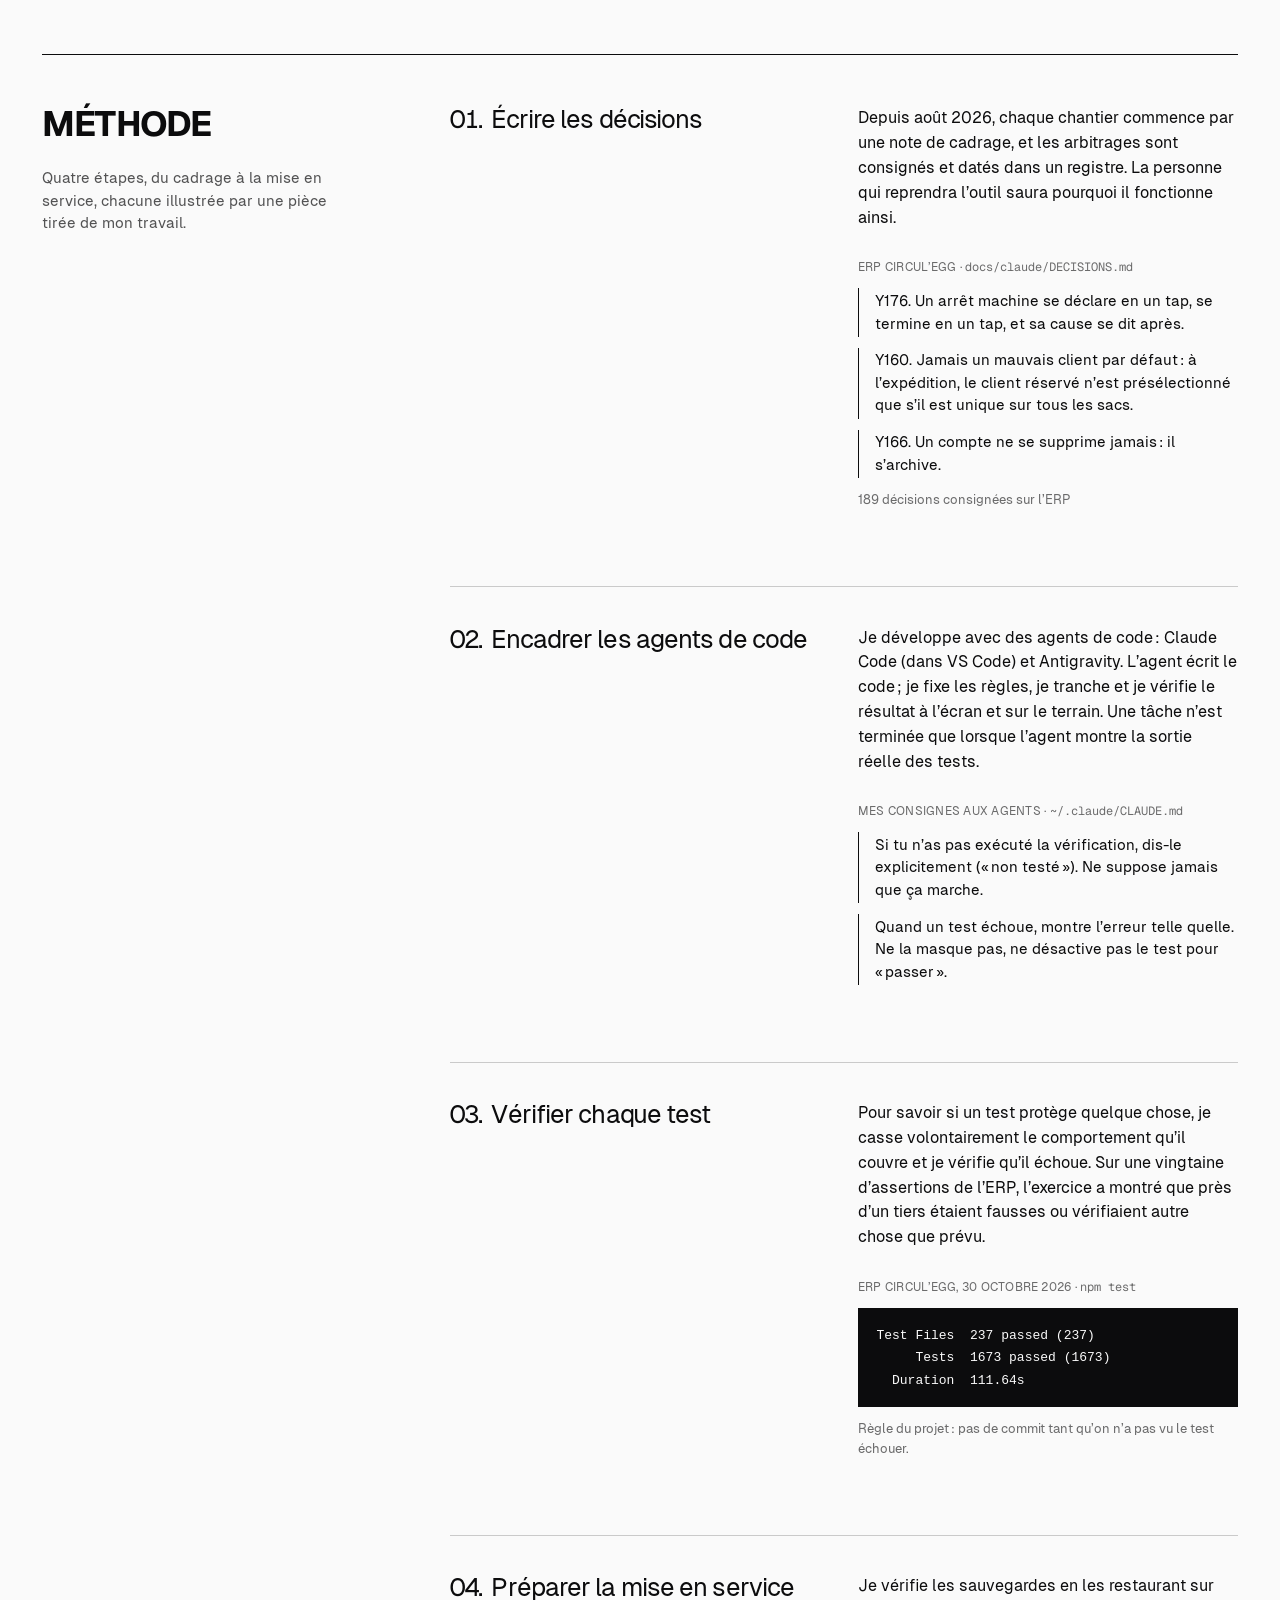
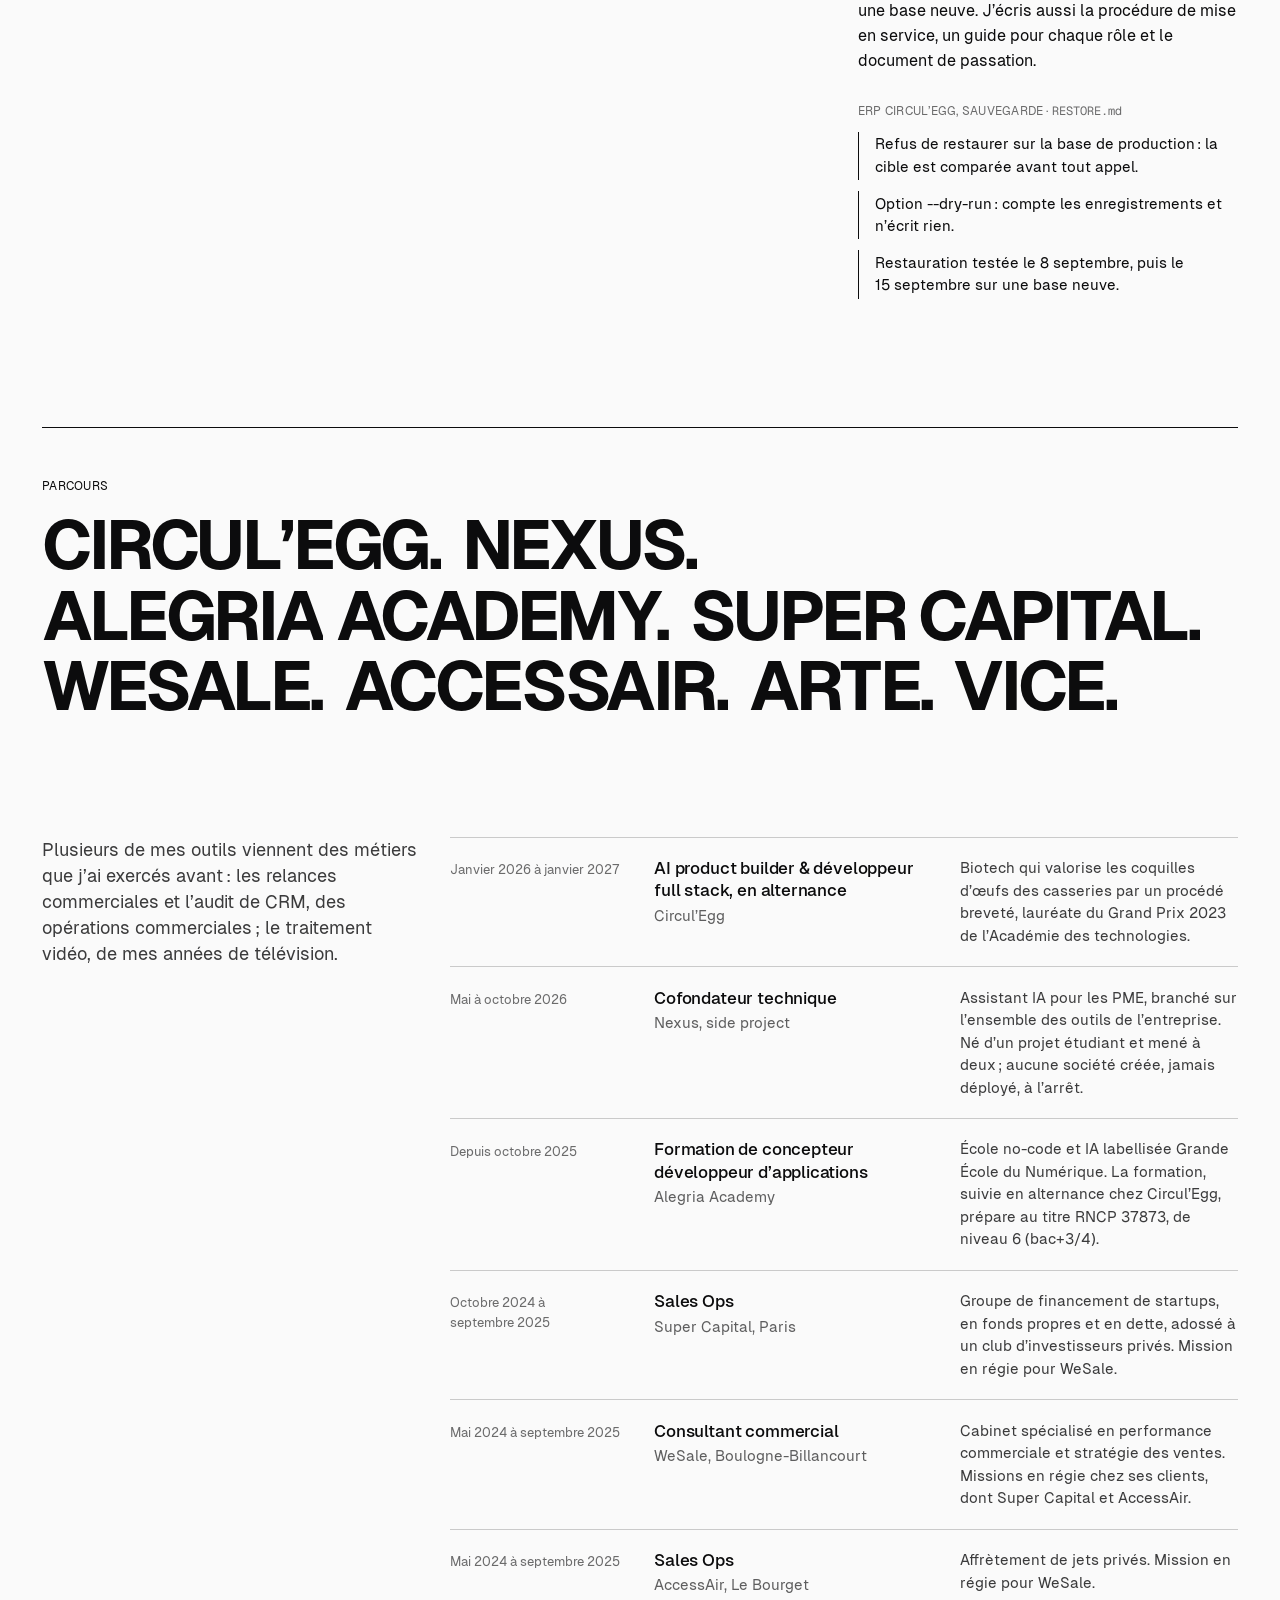
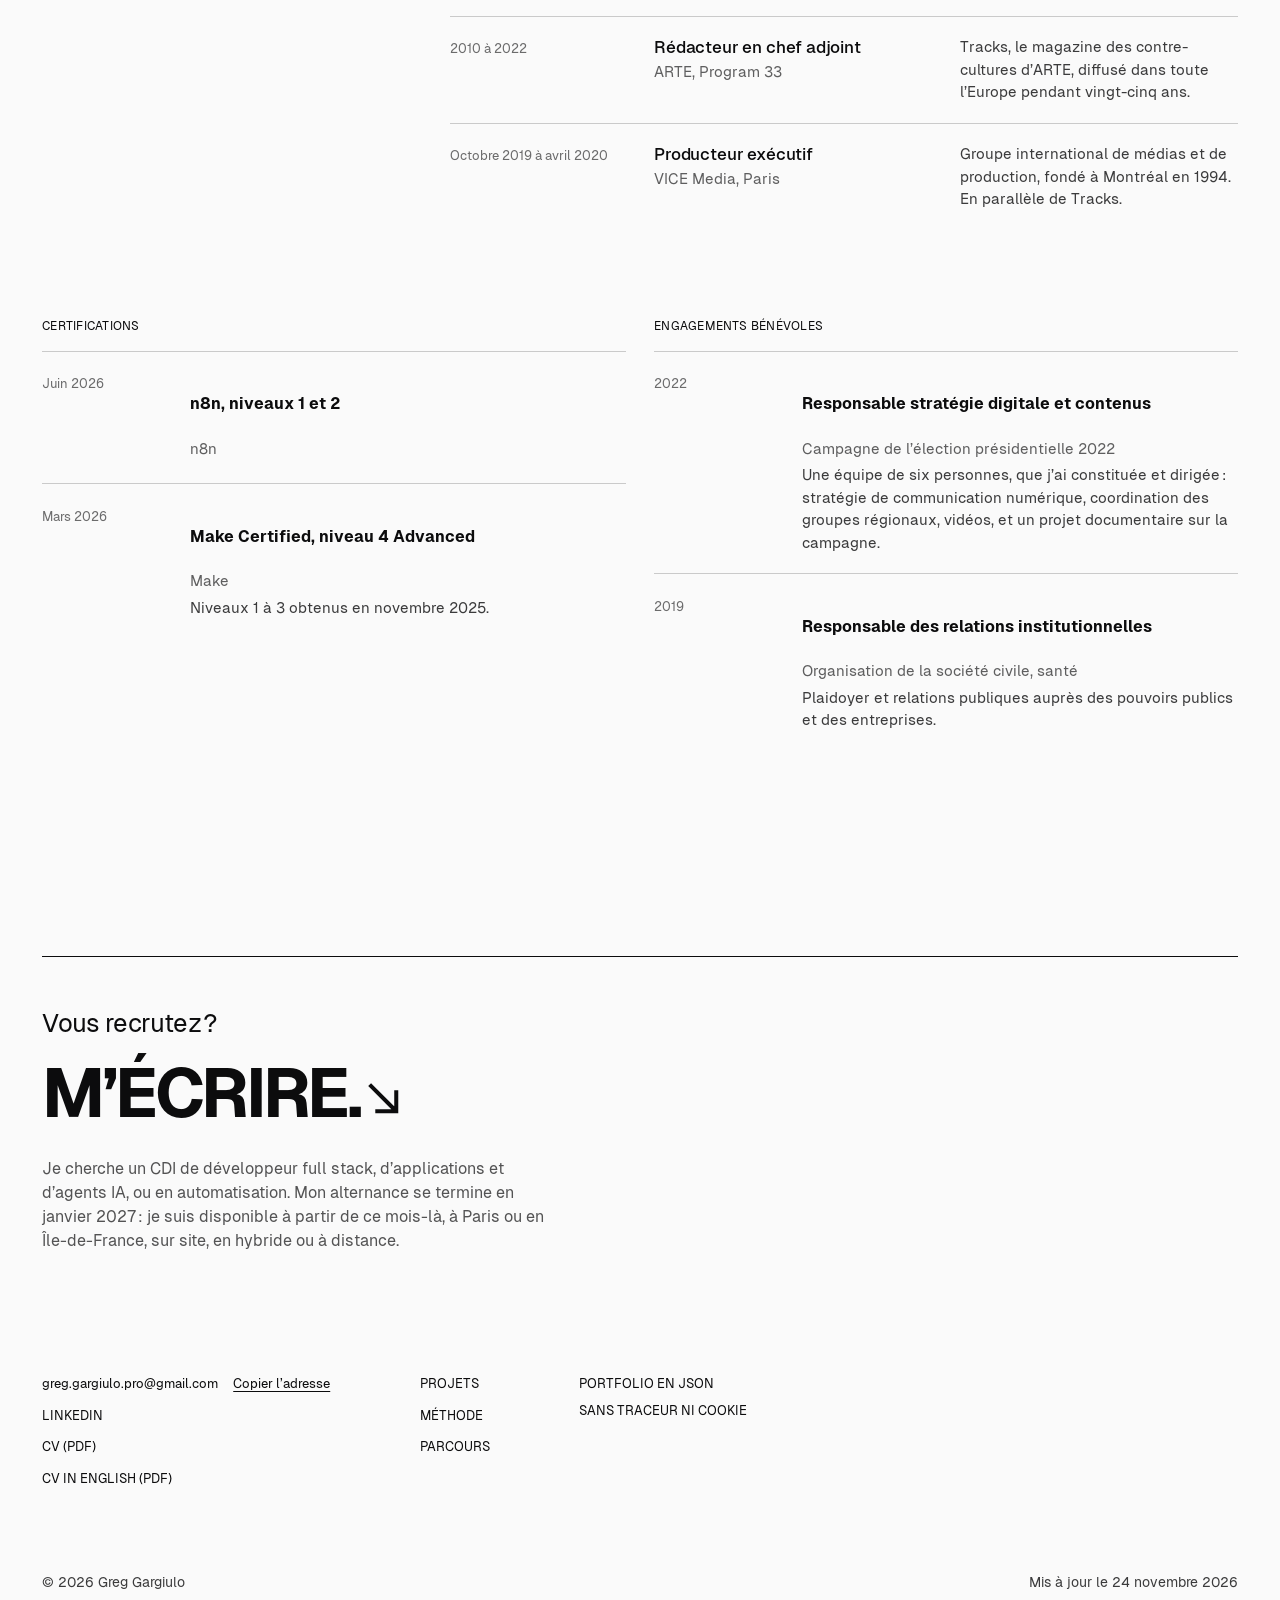
==== commit de5aa76a: "feat: étude Série Midjourney et projets créatifs sur l'accueil - Nouvelle étude Série Midjourney (20" ====
--- a/index.html
+++ b/index.html
@@ -4,11 +4,11 @@
 <meta charset="utf-8">
 <meta name="viewport" content="width=device-width, initial-scale=1">
 <title>Greg Gargiulo | Développeur full stack et agents IA, Paris</title>
-<meta name="description" content="Développeur full stack à Paris : applications métier, agents IA et automatisations. Dix études de cas, dont un ERP en production. Disponible en janvier 2027.">
+<meta name="description" content="Développeur full stack à Paris : applications métier, agents IA et automatisations. Onze études de cas, dont un ERP en production. Disponible en janvier 2027.">
 <link rel="canonical" href="https://6gbigalt.github.io/">
 <meta property="og:type" content="website">
 <meta property="og:title" content="Greg Gargiulo | Développeur full stack et agents IA, Paris">
-<meta property="og:description" content="Développeur full stack à Paris : applications métier, agents IA et automatisations. Dix études de cas, dont un ERP en production. Disponible en janvier 2027.">
+<meta property="og:description" content="Développeur full stack à Paris : applications métier, agents IA et automatisations. Onze études de cas, dont un ERP en production. Disponible en janvier 2027.">
 <meta property="og:url" content="https://6gbigalt.github.io/">
 <meta property="og:image" content="https://6gbigalt.github.io/assets/og.png">
 <meta property="og:locale" content="fr_FR">
@@ -22,7 +22,7 @@
 <link rel="preload" href="assets/fonts/geist-400.woff2" as="font" type="font/woff2" crossorigin>
 <link rel="preload" href="assets/fonts/geist-500.woff2" as="font" type="font/woff2" crossorigin>
 <link rel="preload" href="assets/fonts/geist-700.woff2" as="font" type="font/woff2" crossorigin>
-<link rel="stylesheet" href="assets/css/site.css?v=ca94e3a42b">
+<link rel="stylesheet" href="assets/css/site.css?v=06cb44fd5e">
 <link rel="alternate" type="application/json" href="portfolio.json" title="Portfolio en JSON">
 <script>try{new Function("a?.b??0");document.documentElement.classList.replace("no-js","js")}catch(e){}</script>
 <script src="assets/js/site.js?v=6f01b619e6" defer></script>
@@ -65,7 +65,7 @@
     <h1 id="hero-titre" class="hero-title"><span class="visually-hidden">Greg Gargiulo, </span><span class="hero-plus" aria-hidden="true"></span><span class="w"><span style="--i:0">AI</span></span> <span class="w"><span style="--i:1">product</span></span> <span class="w"><span style="--i:2">builder</span></span> <span class="w"><span style="--i:3">&amp;</span></span> <span class="w"><span style="--i:4">développeur</span></span> <span class="w"><span style="--i:5">full</span></span> <span class="w"><span style="--i:6">stack</span></span></h1>
     <div class="hero-foot">
       <div class="hero-text">
-        <p class="hero-sub">Avec des agents de code, je conçois des applications métier et des automatisations, et je les mets en service. Je construis aussi des agents IA, pour l’instant dans des projets personnels.</p>
+        <p class="hero-sub">Avec des agents de code, je conçois des applications métier et des automatisations, et je les mets en service. Dans mes projets personnels, je construis des agents IA, et je crée aussi de la musique et des images avec l’IA.</p>
         <p class="hero-avail">Disponible en CDI dès janvier 2027 · Paris ou Île-⁠de-⁠France · sur site, hybride ou à distance</p>
       </div>
       <a class="ulink" href="#projets">Voir les projets</a>
@@ -91,6 +91,9 @@
         </div>
         <div class="reel-slide" data-href="projets/black-milk-records/" data-name="Black Milk Records." data-outcome="Un label de musique et ses artistes, que j’ai créés de A à Z avec l’IA">
           <div class="stage stage--art stage--reel" style="--tone:#f9fc22;--on:#0c0c0d" aria-hidden="true"><div class="art"><img src="assets/captures/black-milk-records/logo.webp" srcset="assets/captures/black-milk-records/logo.w480.webp 480w, assets/captures/black-milk-records/logo.webp 968w" sizes="(min-width: 900px) 92vw, 100vw" alt="" width="968" height="968" loading="lazy" decoding="async"></div></div>
+        </div>
+        <div class="reel-slide" data-href="projets/serie-midjourney/" data-name="Série Midjourney." data-outcome="Une série d’images créée aux débuts de Midjourney : des silhouettes en noir dans des paysages brumeux">
+          <div class="stage stage--photo stage--reel" style="--tone:#535d5c;--on:#fafafa" aria-hidden="true"><div class="photo"><img src="assets/captures/serie-midjourney/sphere.webp" srcset="assets/captures/serie-midjourney/sphere.w480.webp 480w, assets/captures/serie-midjourney/sphere.w1200.webp 1200w, assets/captures/serie-midjourney/sphere.webp 2160w" sizes="(min-width: 900px) 92vw, 100vw" alt="" width="2160" height="1206" loading="lazy" decoding="async"></div></div>
         </div>
         <div class="reel-slide" data-href="projets/eggchange/" data-name="Egg’Change." data-outcome="Un contact de salon enregistré en une photo et un mémo vocal">
           <div class="stage stage--phones stage--reel" style="--tone:#1f7f72;--on:#fafafa" aria-hidden="true"><div class="phones"><div class="handset"><img class="phone" src="assets/captures/eggchange/prospects-phone.webp" srcset="assets/captures/eggchange/prospects-phone.w480.webp 480w, assets/captures/eggchange/prospects-phone.webp 960w" sizes="(min-width: 900px) 20vw, 34vw" alt="" width="960" height="1929" loading="lazy" decoding="async"><div class="screen screen--phone"><div class="live live--video" data-src="assets/captures/eggchange/prospects-clip.mp4" style="--loop:4s"></div></div></div><div class="handset"><img class="phone" src="assets/captures/eggchange/qualification-phone.webp" srcset="assets/captures/eggchange/qualification-phone.w480.webp 480w, assets/captures/eggchange/qualification-phone.webp 960w" sizes="(min-width: 900px) 20vw, 34vw" alt="" width="960" height="1929" loading="lazy" decoding="async"><div class="screen screen--phone"><div class="live live--video" data-src="assets/captures/eggchange/fiche-clip.mp4" style="--loop:9.6s"></div></div></div><img class="phone" src="assets/captures/eggchange/carte-phone.webp" srcset="assets/captures/eggchange/carte-phone.w480.webp 480w, assets/captures/eggchange/carte-phone.webp 960w" sizes="(min-width: 900px) 20vw, 34vw" alt="" width="960" height="1929" loading="lazy" decoding="async"></div></div>
@@ -116,7 +119,7 @@
         <p class="reel-status visually-hidden" role="status"></p>
         <div class="reel-ctrl">
           <button type="button" class="arrow reel-pause" aria-label="Mettre les animations en pause"><svg class="i-pause" viewBox="0 0 16 16" aria-hidden="true" focusable="false"><path d="M5.5 3v10M10.5 3v10" fill="none" stroke="currentColor" stroke-width="1.5"/></svg><svg class="i-play" viewBox="0 0 16 16" aria-hidden="true" focusable="false"><path d="M5 3.2l8 4.8-8 4.8z" fill="none" stroke="currentColor" stroke-width="1.5" stroke-linejoin="round"/></svg></button>
-          <span class="reel-count" aria-hidden="true">1 / 10</span>
+          <span class="reel-count" aria-hidden="true">1 / 11</span>
           <div class="arrows reel-arrows">
             <button type="button" class="arrow arrow--prev" data-dir="-1" aria-label="Projet précédent"><svg viewBox="0 0 38 18" aria-hidden="true" focusable="false"><path d="M0.75 9h35.5M28.5 1l8 8-8 8" fill="none" stroke="currentColor" stroke-width="1.5"/></svg></button>
             <button type="button" class="arrow" data-dir="1" aria-label="Projet suivant"><svg viewBox="0 0 38 18" aria-hidden="true" focusable="false"><path d="M0.75 9h35.5M28.5 1l8 8-8 8" fill="none" stroke="currentColor" stroke-width="1.5"/></svg></button>
@@ -194,7 +197,7 @@
   <div class="wrap">
     <div class="index-head">
       <h2 id="atelier-titre" class="h-section">Autres projets</h2>
-      <p>Six projets menés seul, dont deux pendant ma formation de concepteur développeur d’applications : le diagnostic data et IA et le clone de Netflix.</p>
+      <p>Sept projets menés seul, dont deux pendant ma formation de concepteur développeur d’applications : le diagnostic data et IA et le clone de Netflix.</p>
     </div>
     <ul class="index-list" role="list">
         <li>
@@ -204,6 +207,15 @@
             <span class="irow-meta">Depuis juillet 2025</span>
             <div class="irow-outcome">Un label de musique et ses artistes, que j’ai créés de A à Z avec l’IA</div>
             <ul class="tags tags--sm irow-stack" role="list" aria-label="Technologies principales"><li>Suno</li><li>Riffusion</li><li>Audacity</li><li>Grok</li></ul>
+          </a>
+        </li>
+        <li>
+          <a class="irow" href="projets/serie-midjourney/">
+            <div class="irow-thumb"><div class="stage stage--photo stage--mini" style="--tone:#535d5c;--on:#fafafa" aria-hidden="true"><div class="photo"><img src="assets/captures/serie-midjourney/sphere.webp" srcset="assets/captures/serie-midjourney/sphere.w480.webp 480w, assets/captures/serie-midjourney/sphere.w1200.webp 1200w, assets/captures/serie-midjourney/sphere.webp 2160w" sizes="(min-width: 900px) 14rem, 32vw" alt="" width="2160" height="1206" loading="lazy" decoding="async"></div></div></div>
+            <span class="irow-name">Série Midjourney.<span class="irow-arrow" aria-hidden="true"><svg viewBox="0 0 38 18" aria-hidden="true" focusable="false"><path d="M0.75 9h35.5M28.5 1l8 8-8 8" fill="none" stroke="currentColor" stroke-width="1.5"/></svg></span></span>
+            <span class="irow-meta">2022</span>
+            <div class="irow-outcome">Une série d’images créée aux débuts de Midjourney : des silhouettes en noir dans des paysages brumeux</div>
+            <ul class="tags tags--sm irow-stack" role="list" aria-label="Technologies principales"><li>Midjourney</li><li>Discord</li></ul>
           </a>
         </li>
         <li>
--- a/assets/css/site.css
+++ b/assets/css/site.css
@@ -2211,6 +2211,17 @@
   border-radius: 0.6cqw;
 }
 
+/* Photographie d'une série d'images : elle remplit la scène sans recadrage ; l'aplat comble l'écart. */
+.photo {
+  position: absolute;
+  inset: 0;
+}
+.photo img {
+  width: 100%;
+  height: 100%;
+  object-fit: contain;
+}
+
 .art {
   width: min(78cqh, 80cqw);
   aspect-ratio: 1;
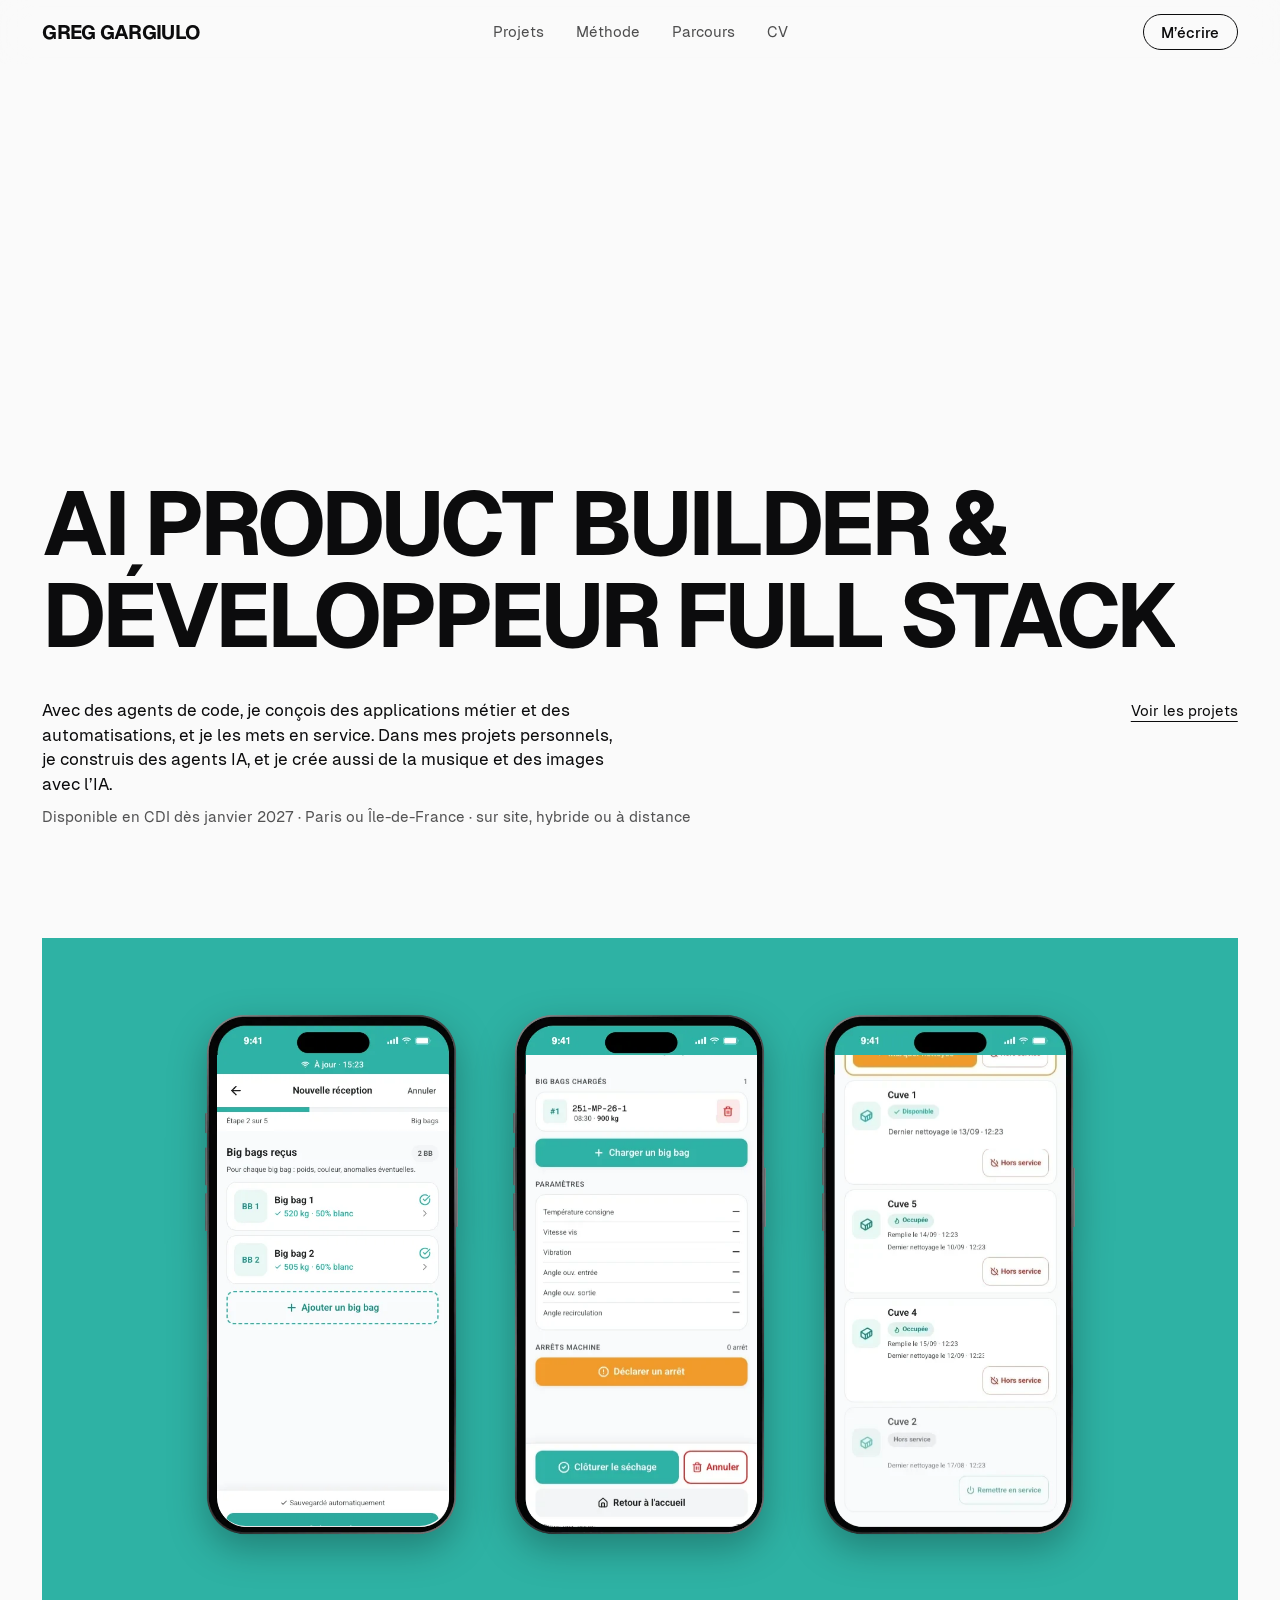
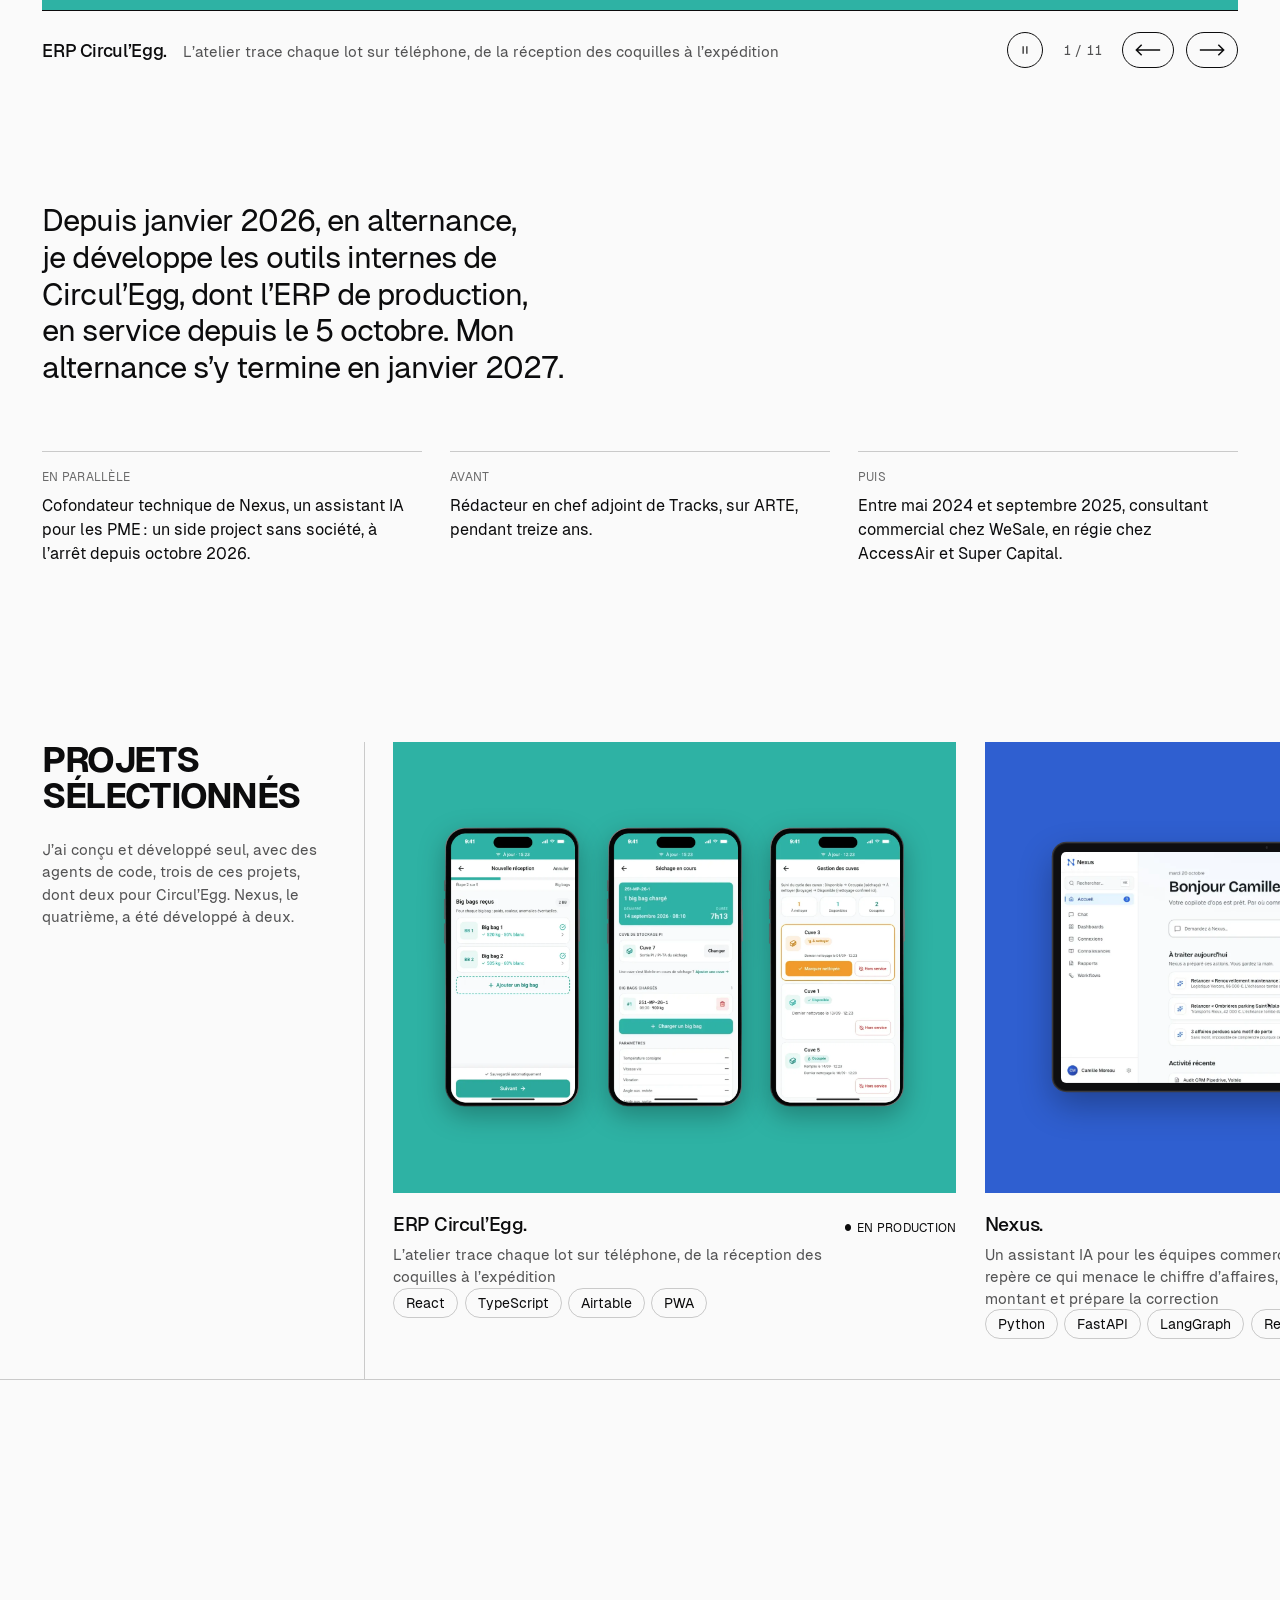
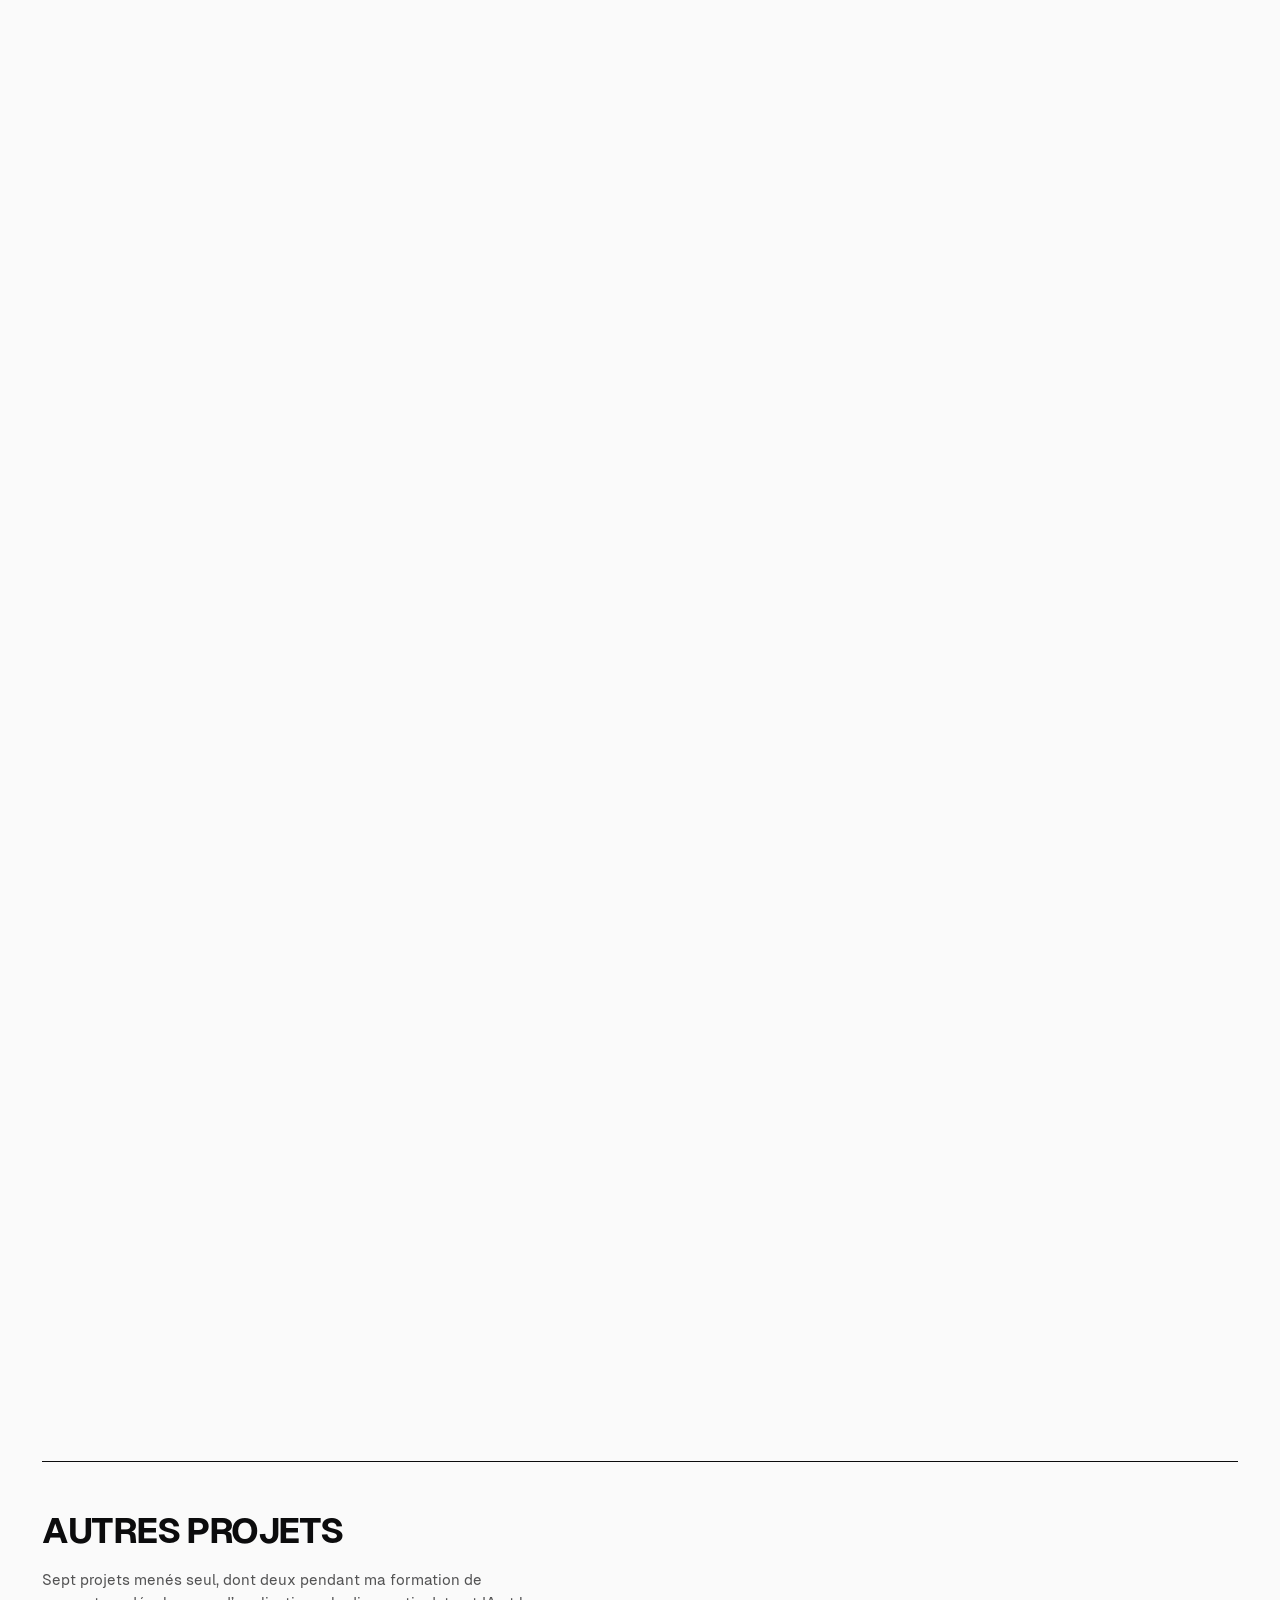
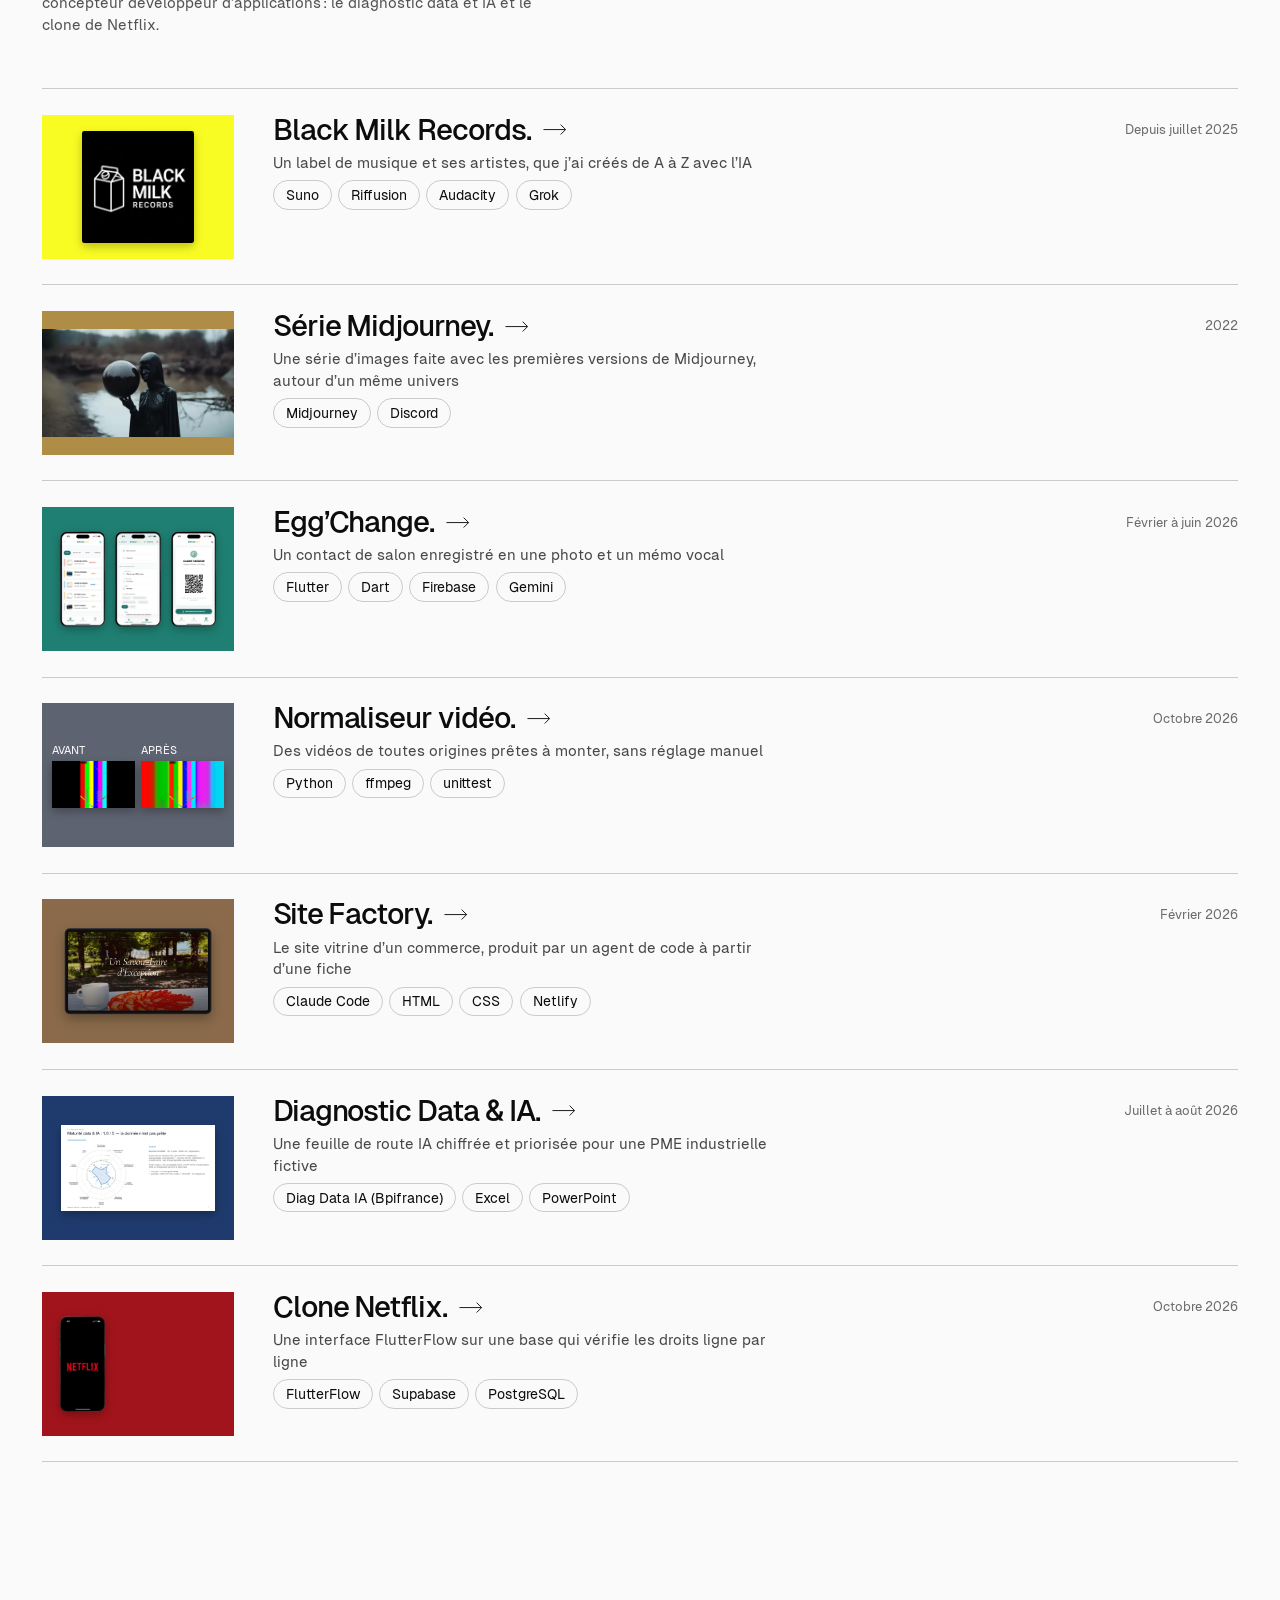
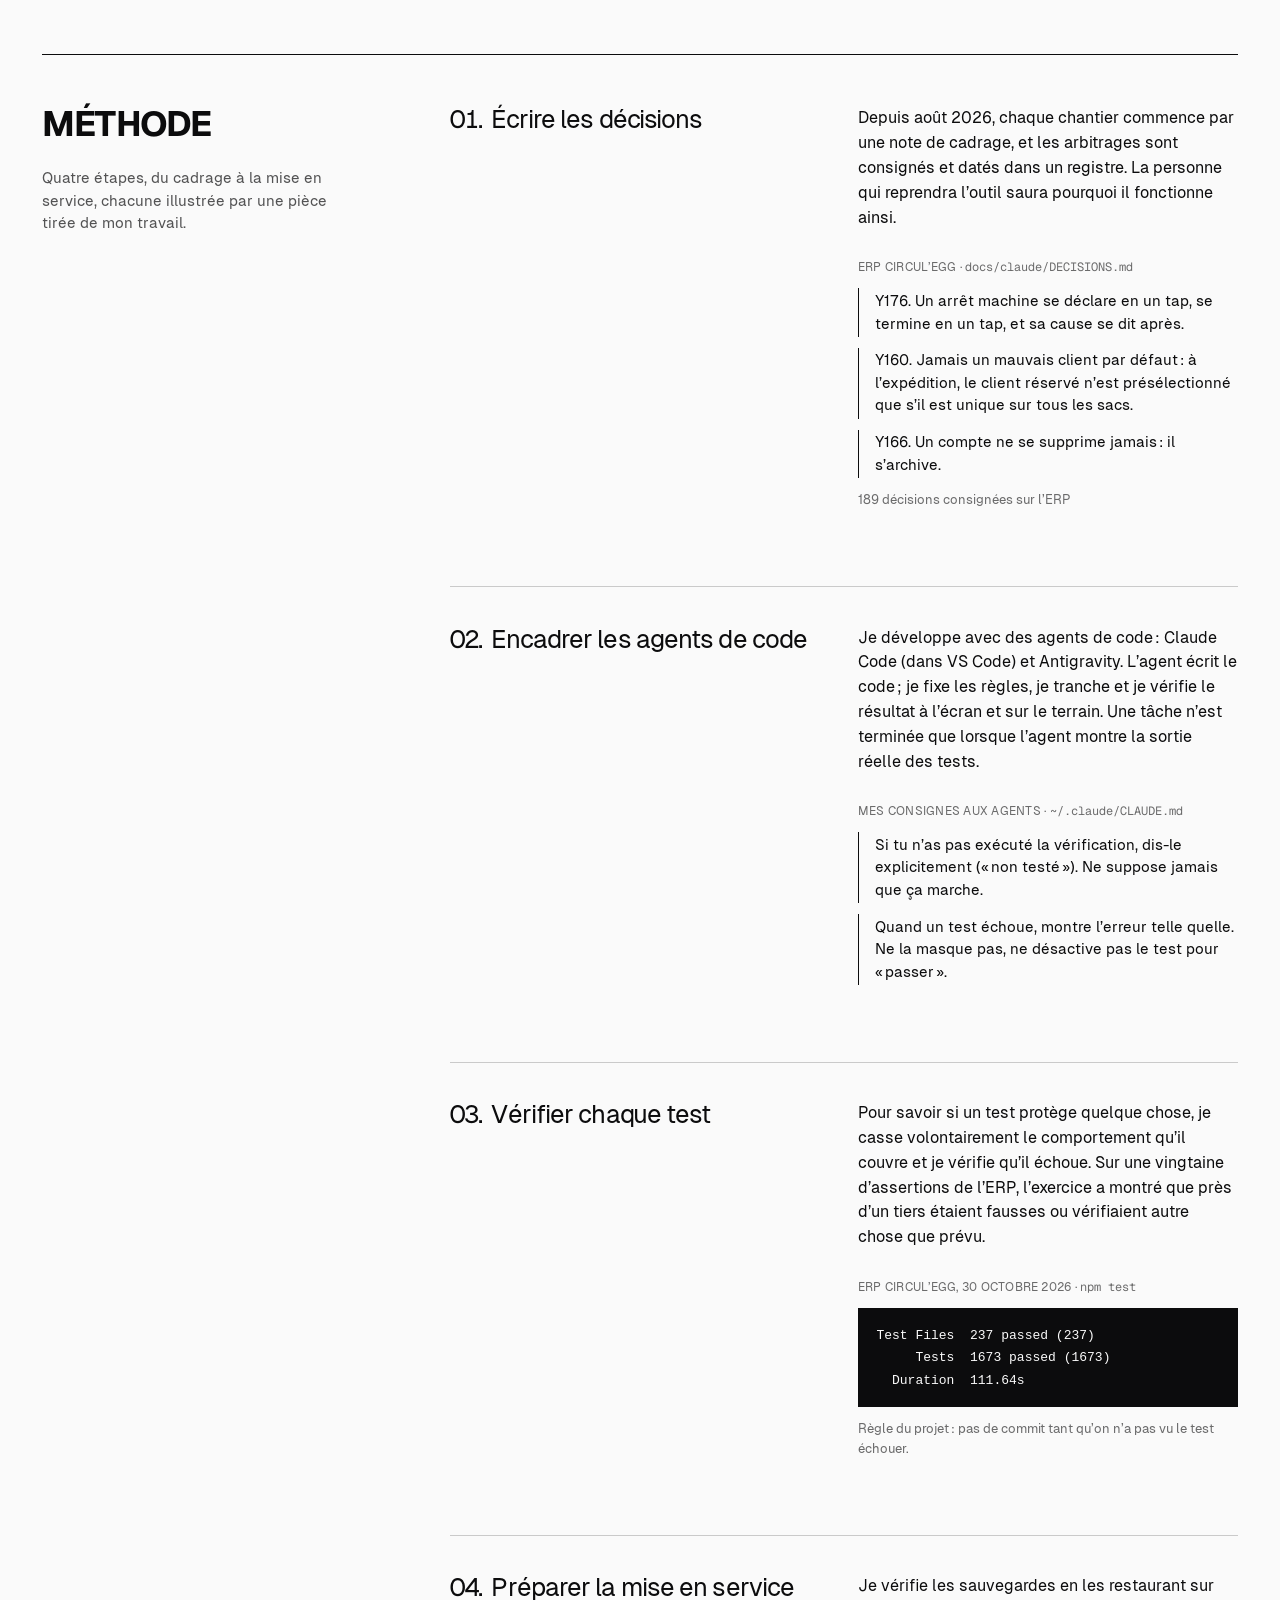
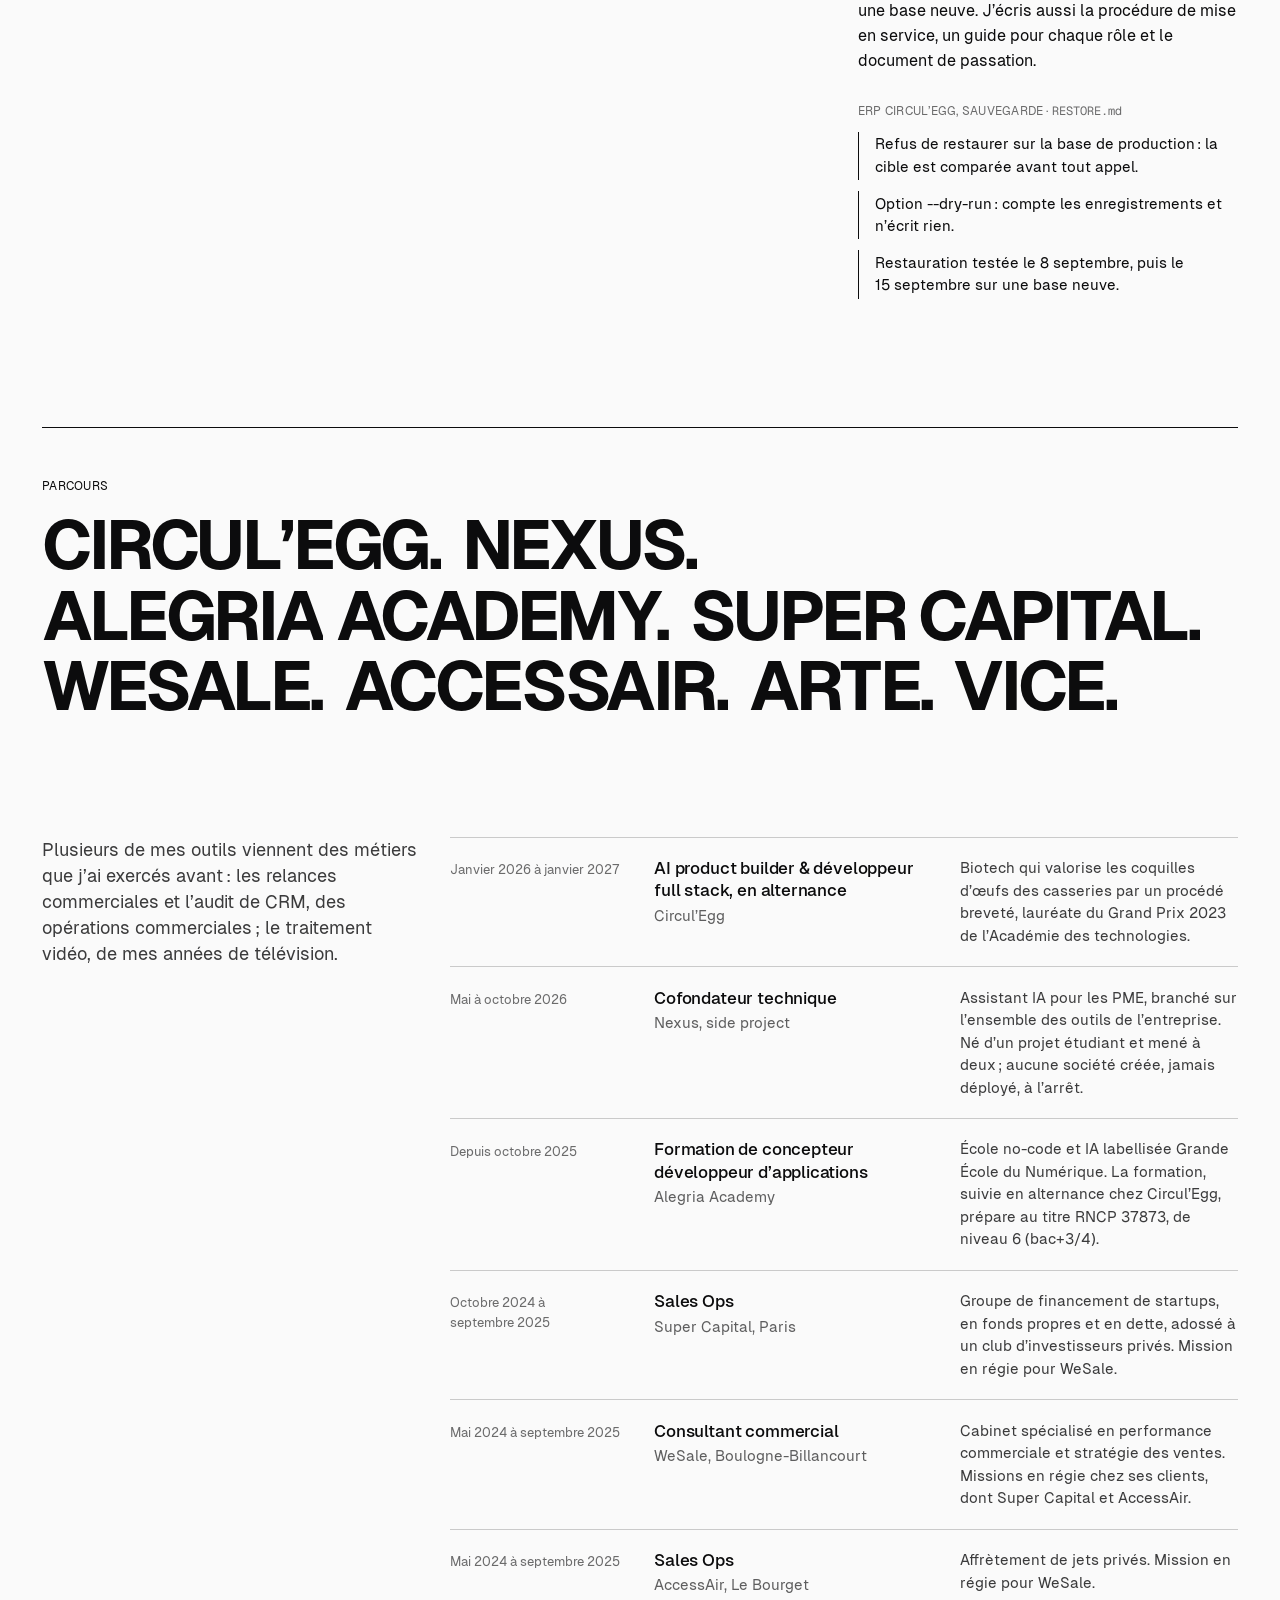
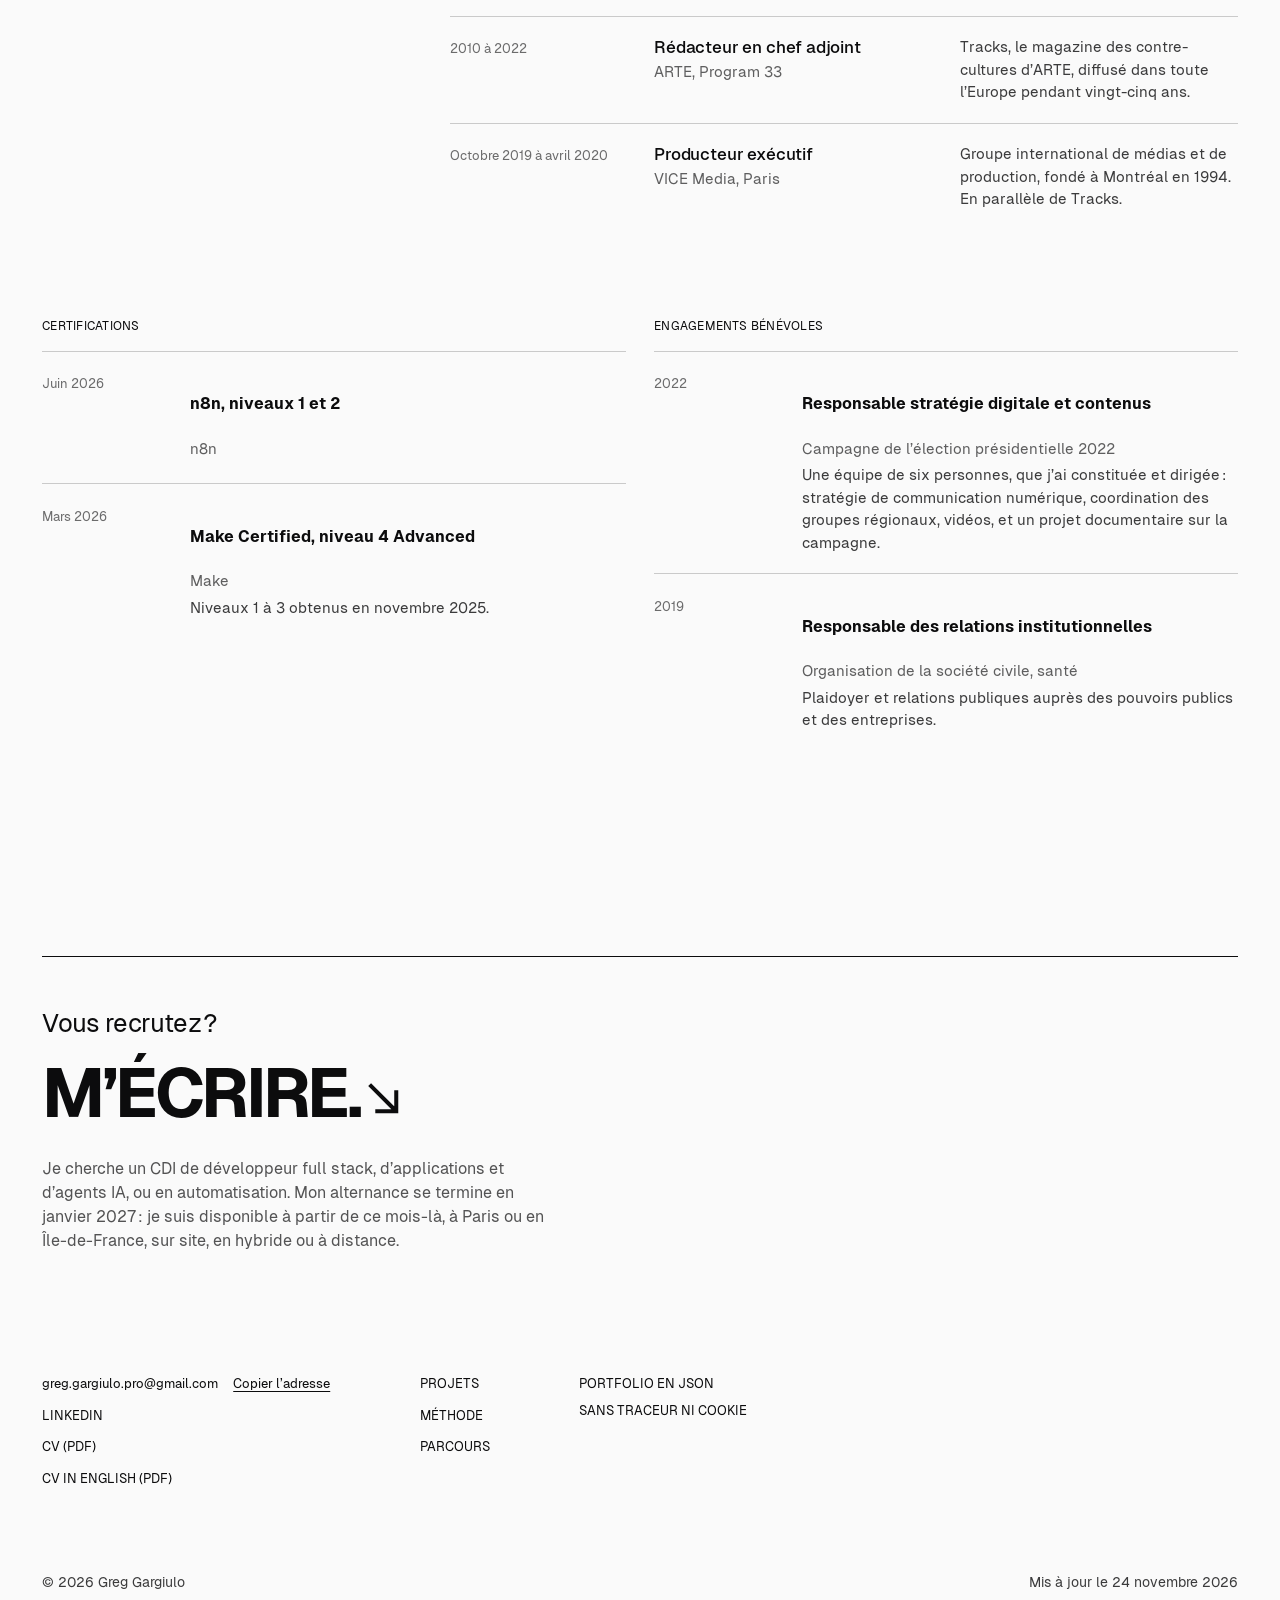
==== commit 237c67c2: "fix: série Midjourney sans légendes, nouvel aplat et textes repris - Légendes retirées, plus aucune " ====
--- a/index.html
+++ b/index.html
@@ -92,8 +92,8 @@
         <div class="reel-slide" data-href="projets/black-milk-records/" data-name="Black Milk Records." data-outcome="Un label de musique et ses artistes, que j’ai créés de A à Z avec l’IA">
           <div class="stage stage--art stage--reel" style="--tone:#f9fc22;--on:#0c0c0d" aria-hidden="true"><div class="art"><img src="assets/captures/black-milk-records/logo.webp" srcset="assets/captures/black-milk-records/logo.w480.webp 480w, assets/captures/black-milk-records/logo.webp 968w" sizes="(min-width: 900px) 92vw, 100vw" alt="" width="968" height="968" loading="lazy" decoding="async"></div></div>
         </div>
-        <div class="reel-slide" data-href="projets/serie-midjourney/" data-name="Série Midjourney." data-outcome="Une série d’images créée aux débuts de Midjourney : des silhouettes en noir dans des paysages brumeux">
-          <div class="stage stage--photo stage--reel" style="--tone:#535d5c;--on:#fafafa" aria-hidden="true"><div class="photo"><img src="assets/captures/serie-midjourney/sphere.webp" srcset="assets/captures/serie-midjourney/sphere.w480.webp 480w, assets/captures/serie-midjourney/sphere.w1200.webp 1200w, assets/captures/serie-midjourney/sphere.webp 2160w" sizes="(min-width: 900px) 92vw, 100vw" alt="" width="2160" height="1206" loading="lazy" decoding="async"></div></div>
+        <div class="reel-slide" data-href="projets/serie-midjourney/" data-name="Série Midjourney." data-outcome="Une série d’images faite avec les premières versions de Midjourney, autour d’un même univers">
+          <div class="stage stage--photo stage--reel" style="--tone:#b08d47;--on:#0c0c0d" aria-hidden="true"><div class="photo"><img src="assets/captures/serie-midjourney/sphere.webp" srcset="assets/captures/serie-midjourney/sphere.w480.webp 480w, assets/captures/serie-midjourney/sphere.w1200.webp 1200w, assets/captures/serie-midjourney/sphere.webp 2160w" sizes="(min-width: 900px) 92vw, 100vw" alt="" width="2160" height="1206" loading="lazy" decoding="async"></div></div>
         </div>
         <div class="reel-slide" data-href="projets/eggchange/" data-name="Egg’Change." data-outcome="Un contact de salon enregistré en une photo et un mémo vocal">
           <div class="stage stage--phones stage--reel" style="--tone:#1f7f72;--on:#fafafa" aria-hidden="true"><div class="phones"><div class="handset"><img class="phone" src="assets/captures/eggchange/prospects-phone.webp" srcset="assets/captures/eggchange/prospects-phone.w480.webp 480w, assets/captures/eggchange/prospects-phone.webp 960w" sizes="(min-width: 900px) 20vw, 34vw" alt="" width="960" height="1929" loading="lazy" decoding="async"><div class="screen screen--phone"><div class="live live--video" data-src="assets/captures/eggchange/prospects-clip.mp4" style="--loop:4s"></div></div></div><div class="handset"><img class="phone" src="assets/captures/eggchange/qualification-phone.webp" srcset="assets/captures/eggchange/qualification-phone.w480.webp 480w, assets/captures/eggchange/qualification-phone.webp 960w" sizes="(min-width: 900px) 20vw, 34vw" alt="" width="960" height="1929" loading="lazy" decoding="async"><div class="screen screen--phone"><div class="live live--video" data-src="assets/captures/eggchange/fiche-clip.mp4" style="--loop:9.6s"></div></div></div><img class="phone" src="assets/captures/eggchange/carte-phone.webp" srcset="assets/captures/eggchange/carte-phone.w480.webp 480w, assets/captures/eggchange/carte-phone.webp 960w" sizes="(min-width: 900px) 20vw, 34vw" alt="" width="960" height="1929" loading="lazy" decoding="async"></div></div>
@@ -211,10 +211,10 @@
         </li>
         <li>
           <a class="irow" href="projets/serie-midjourney/">
-            <div class="irow-thumb"><div class="stage stage--photo stage--mini" style="--tone:#535d5c;--on:#fafafa" aria-hidden="true"><div class="photo"><img src="assets/captures/serie-midjourney/sphere.webp" srcset="assets/captures/serie-midjourney/sphere.w480.webp 480w, assets/captures/serie-midjourney/sphere.w1200.webp 1200w, assets/captures/serie-midjourney/sphere.webp 2160w" sizes="(min-width: 900px) 14rem, 32vw" alt="" width="2160" height="1206" loading="lazy" decoding="async"></div></div></div>
+            <div class="irow-thumb"><div class="stage stage--photo stage--mini" style="--tone:#b08d47;--on:#0c0c0d" aria-hidden="true"><div class="photo"><img src="assets/captures/serie-midjourney/sphere.webp" srcset="assets/captures/serie-midjourney/sphere.w480.webp 480w, assets/captures/serie-midjourney/sphere.w1200.webp 1200w, assets/captures/serie-midjourney/sphere.webp 2160w" sizes="(min-width: 900px) 14rem, 32vw" alt="" width="2160" height="1206" loading="lazy" decoding="async"></div></div></div>
             <span class="irow-name">Série Midjourney.<span class="irow-arrow" aria-hidden="true"><svg viewBox="0 0 38 18" aria-hidden="true" focusable="false"><path d="M0.75 9h35.5M28.5 1l8 8-8 8" fill="none" stroke="currentColor" stroke-width="1.5"/></svg></span></span>
             <span class="irow-meta">2022</span>
-            <div class="irow-outcome">Une série d’images créée aux débuts de Midjourney : des silhouettes en noir dans des paysages brumeux</div>
+            <div class="irow-outcome">Une série d’images faite avec les premières versions de Midjourney, autour d’un même univers</div>
             <ul class="tags tags--sm irow-stack" role="list" aria-label="Technologies principales"><li>Midjourney</li><li>Discord</li></ul>
           </a>
         </li>
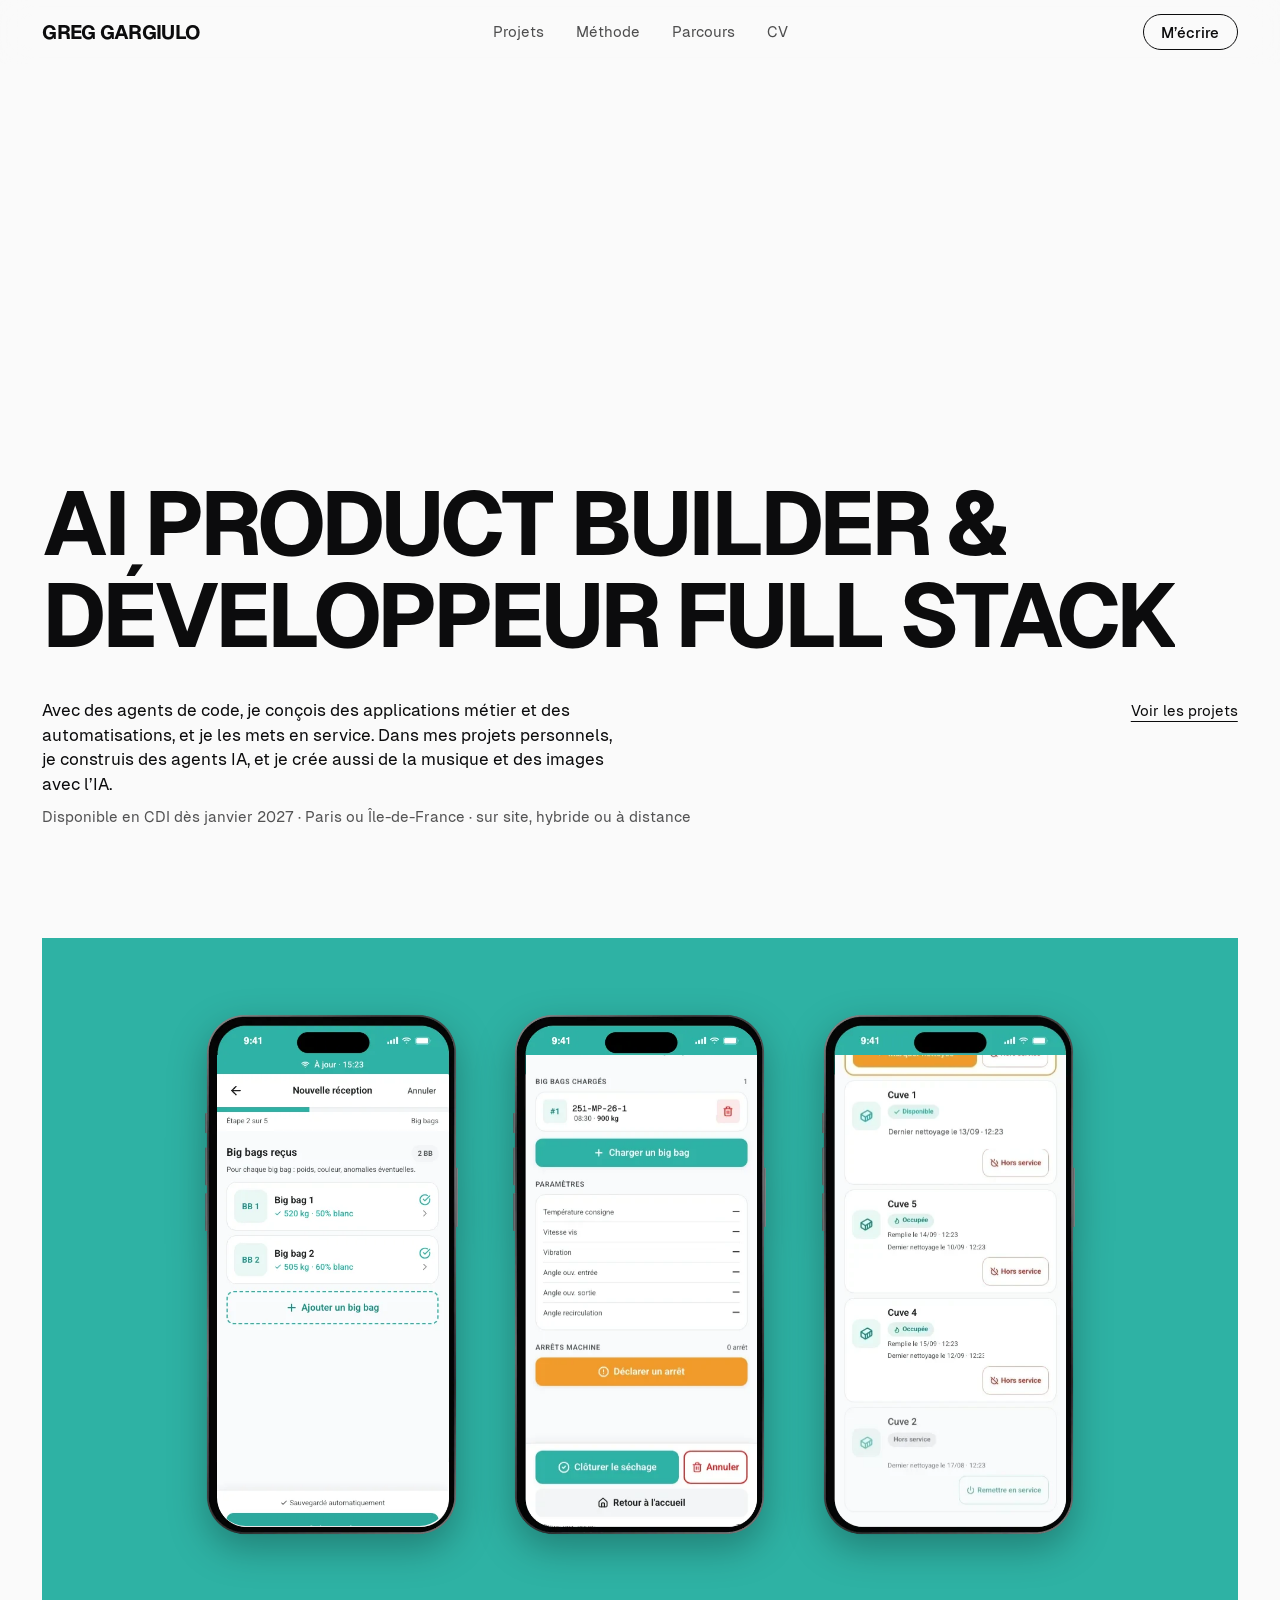
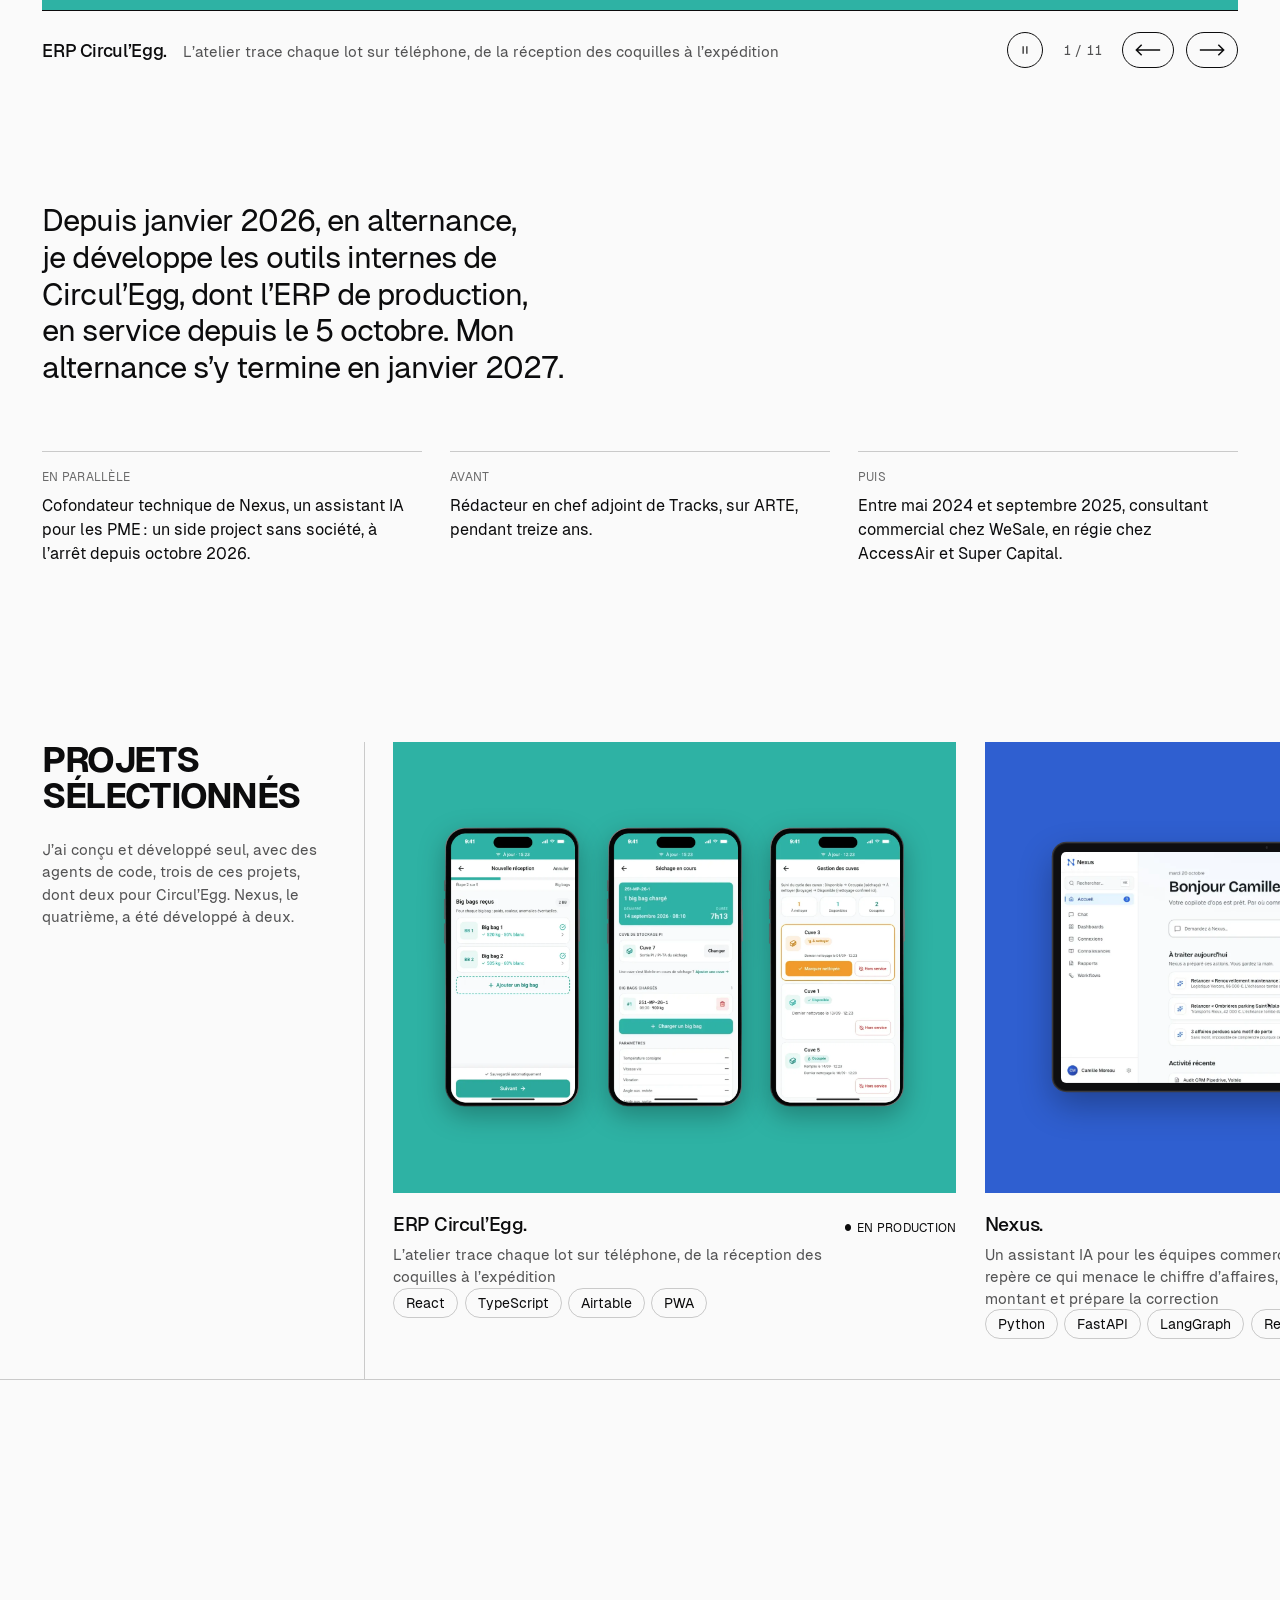
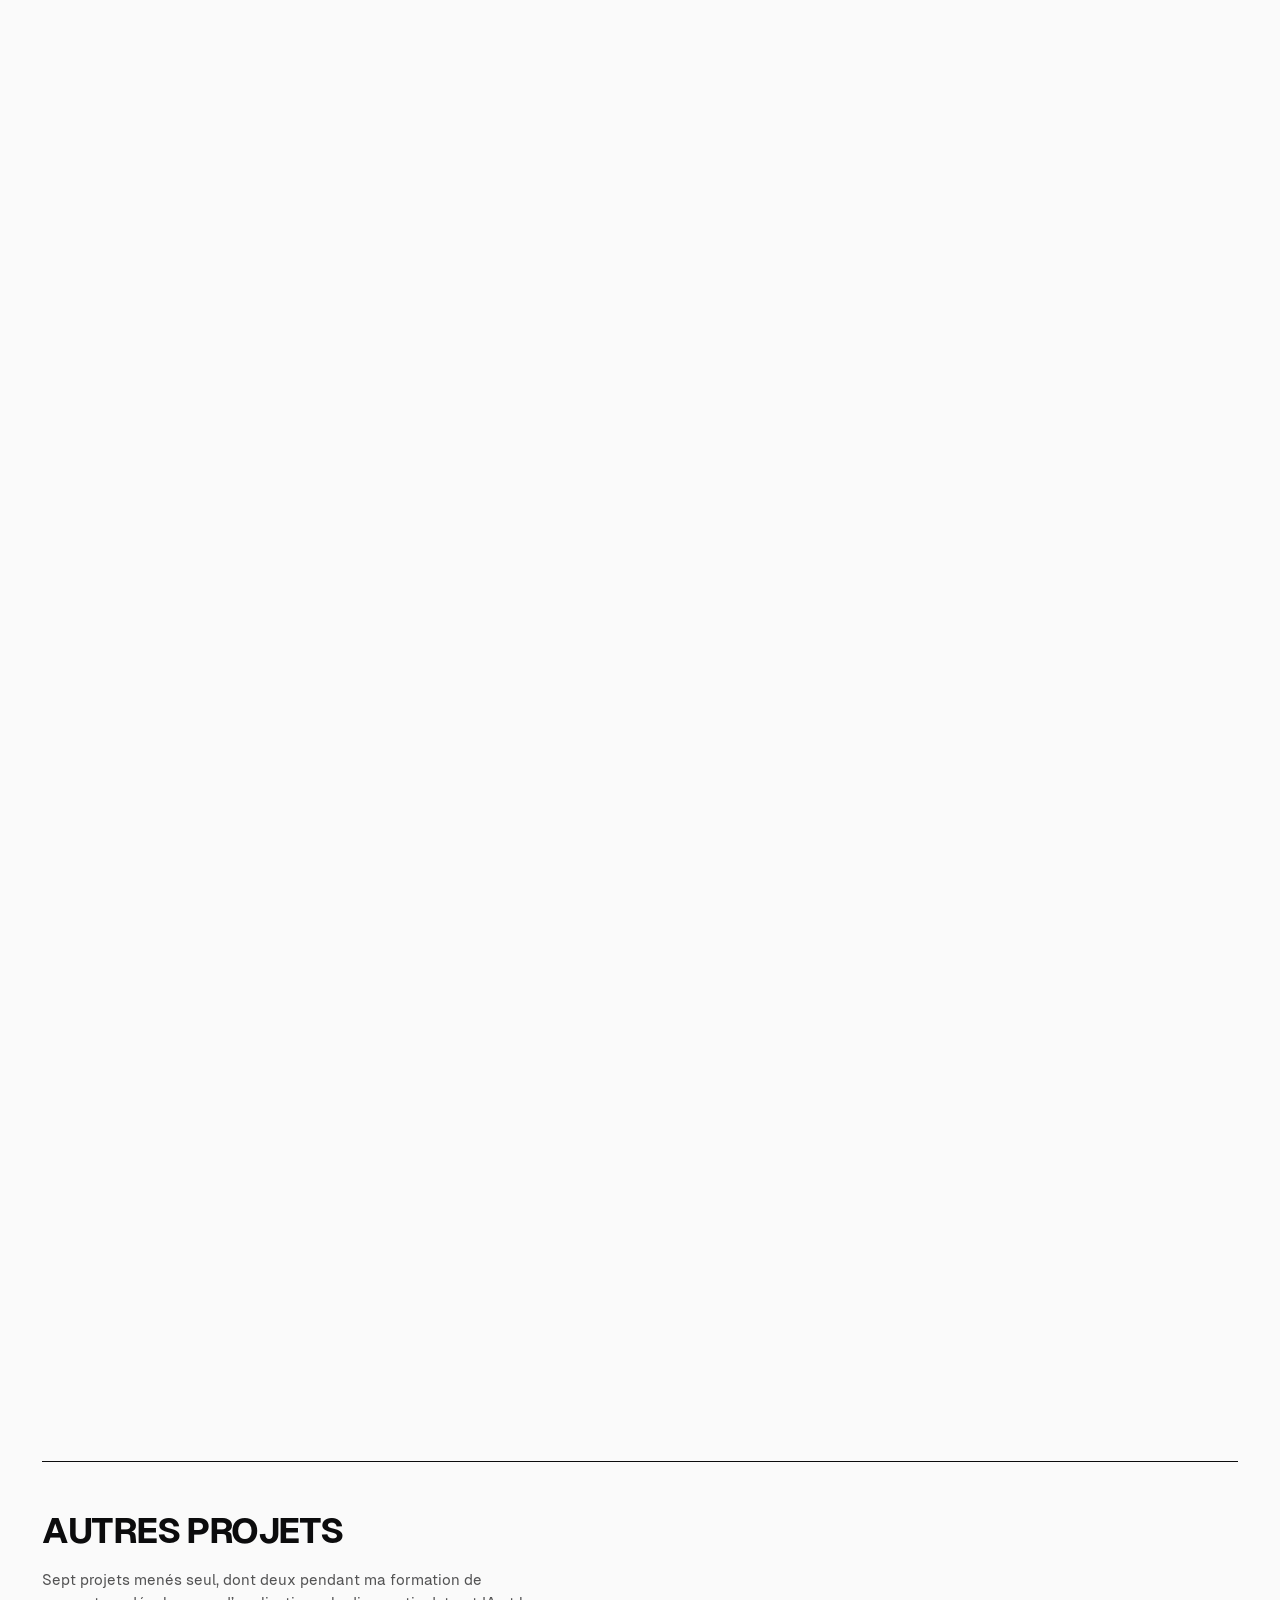
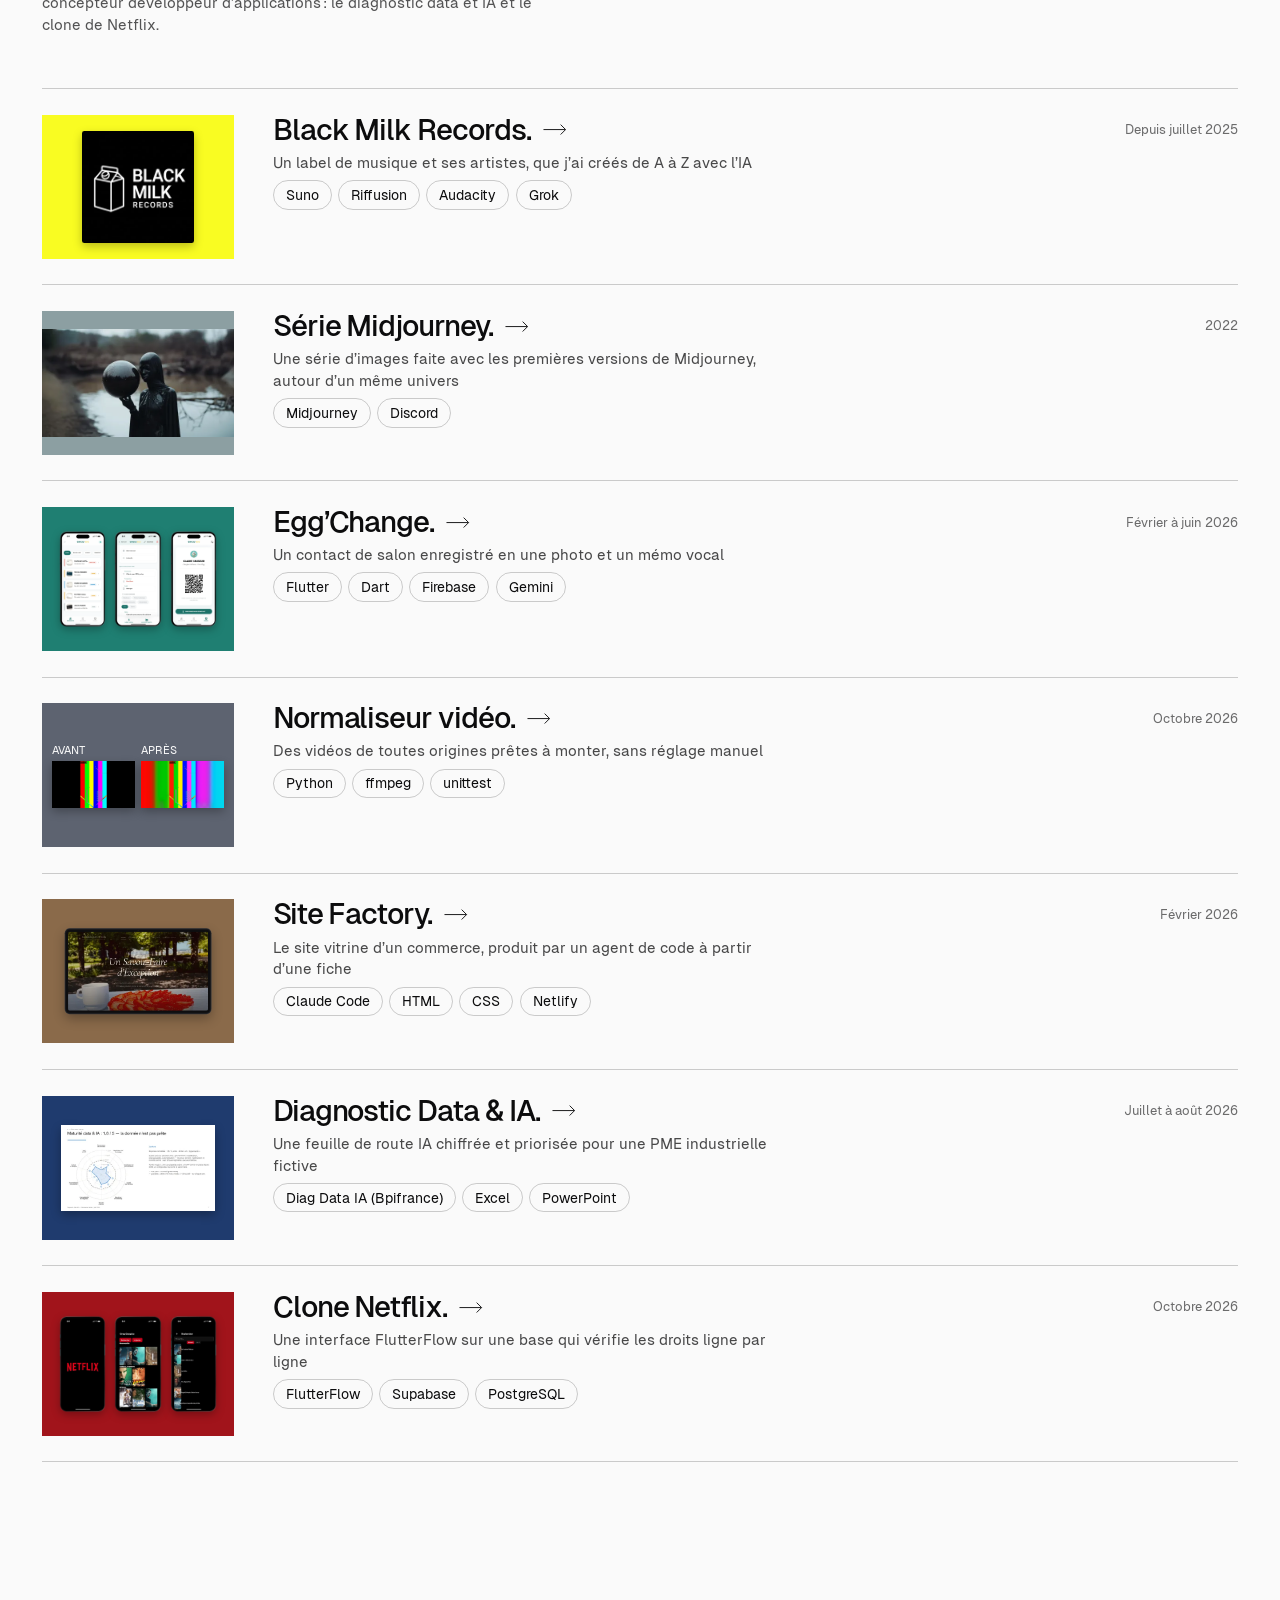
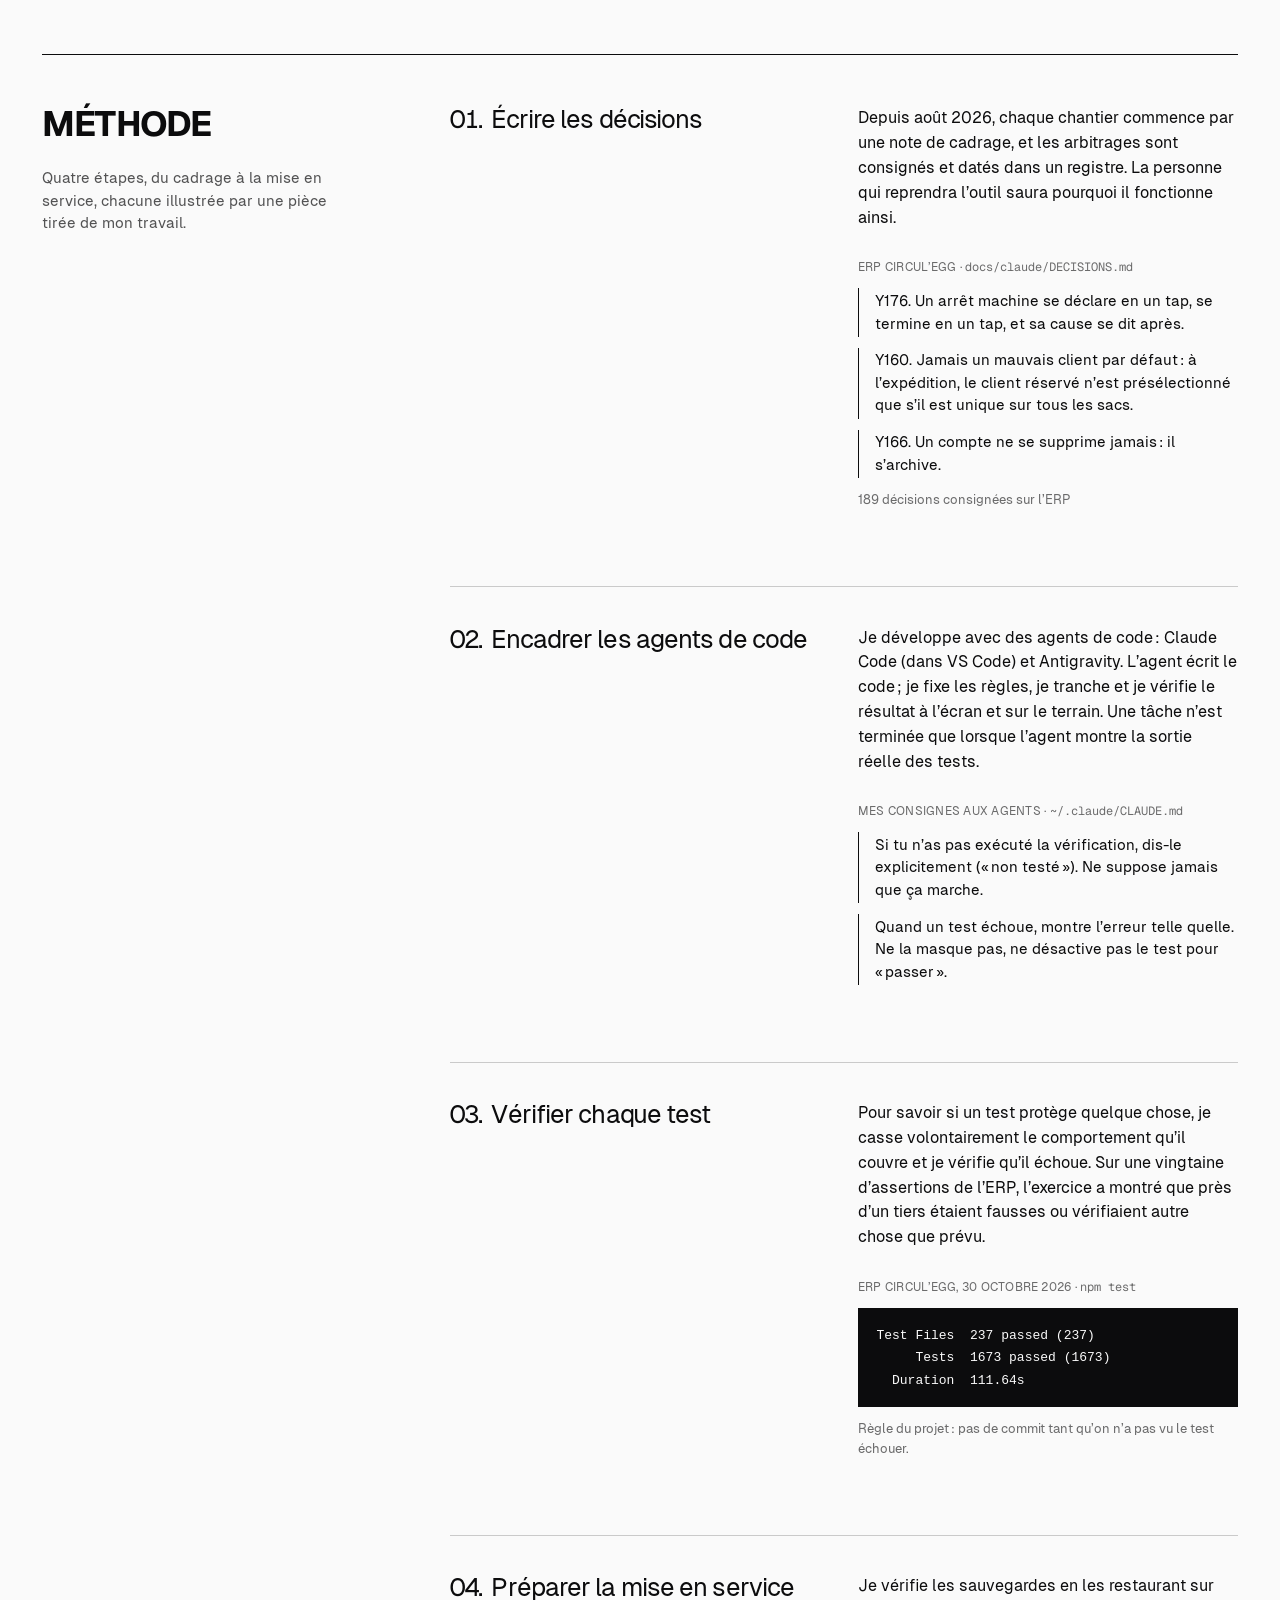
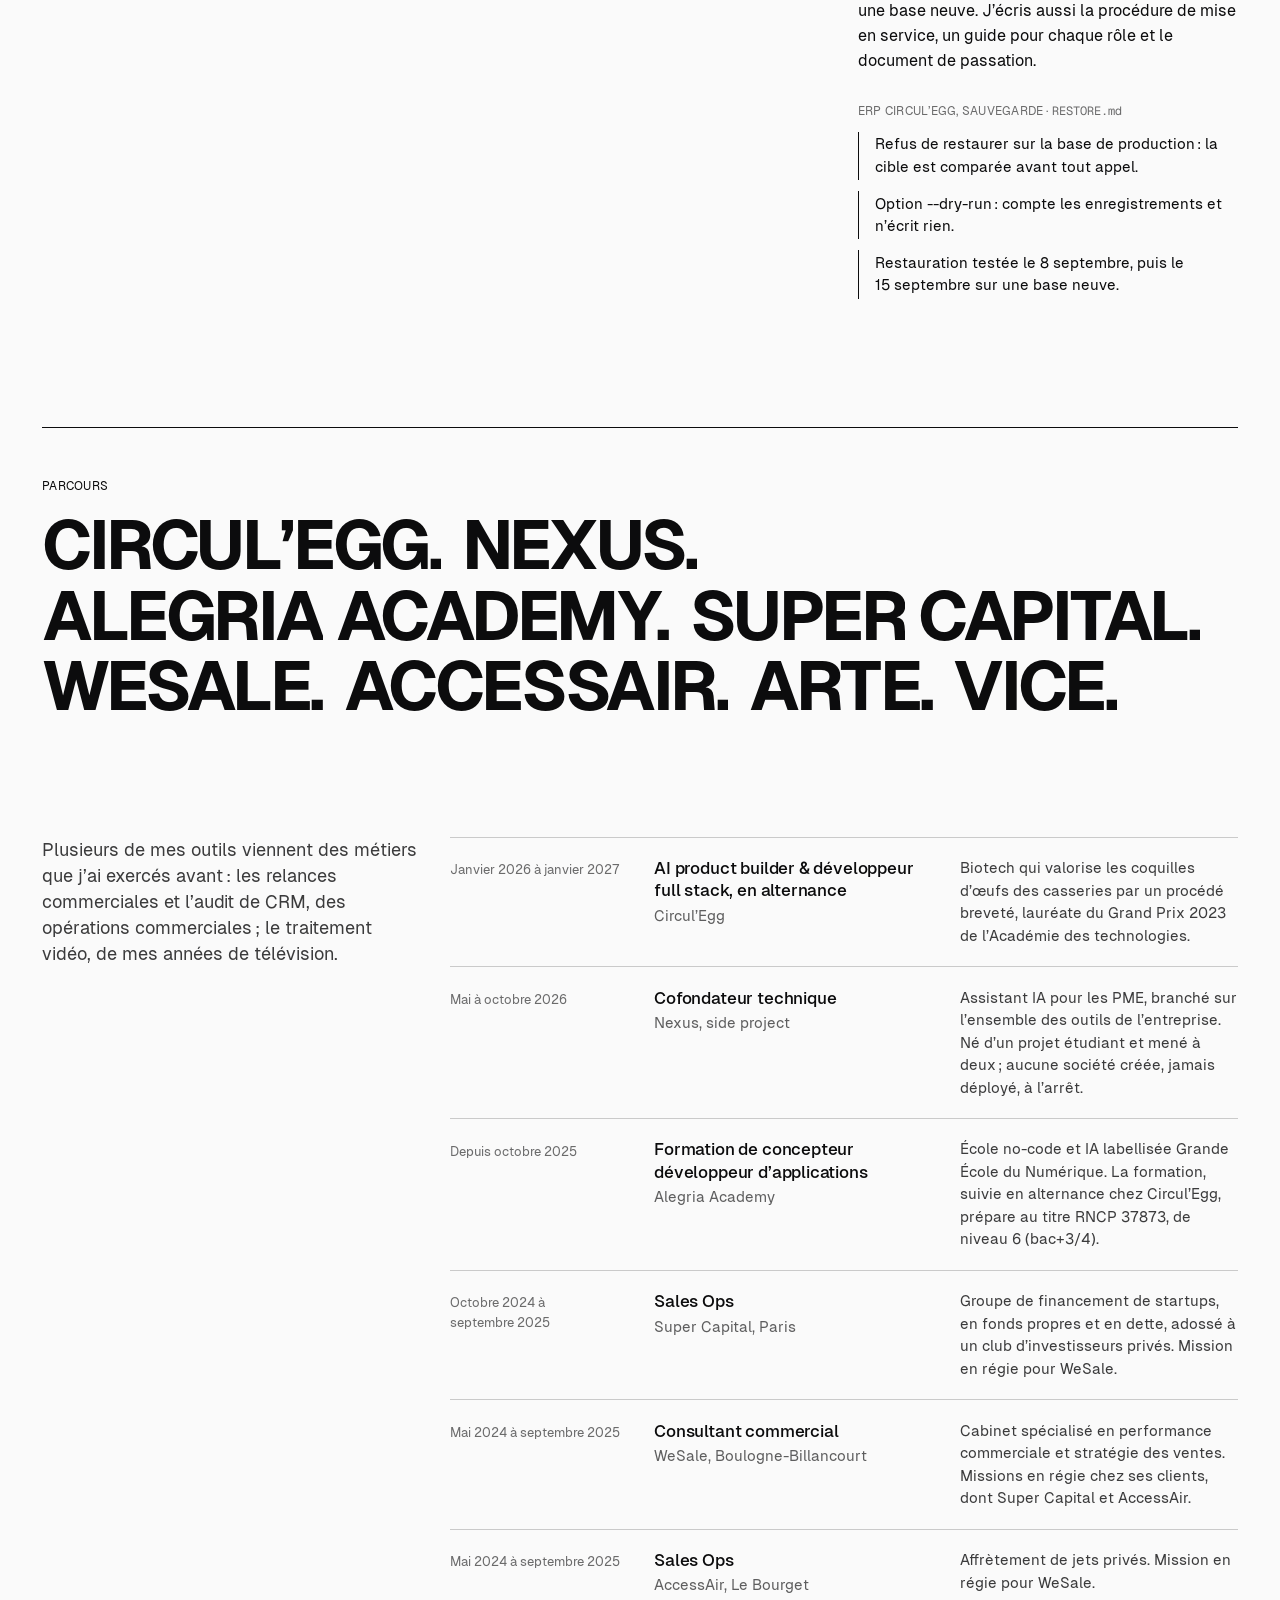
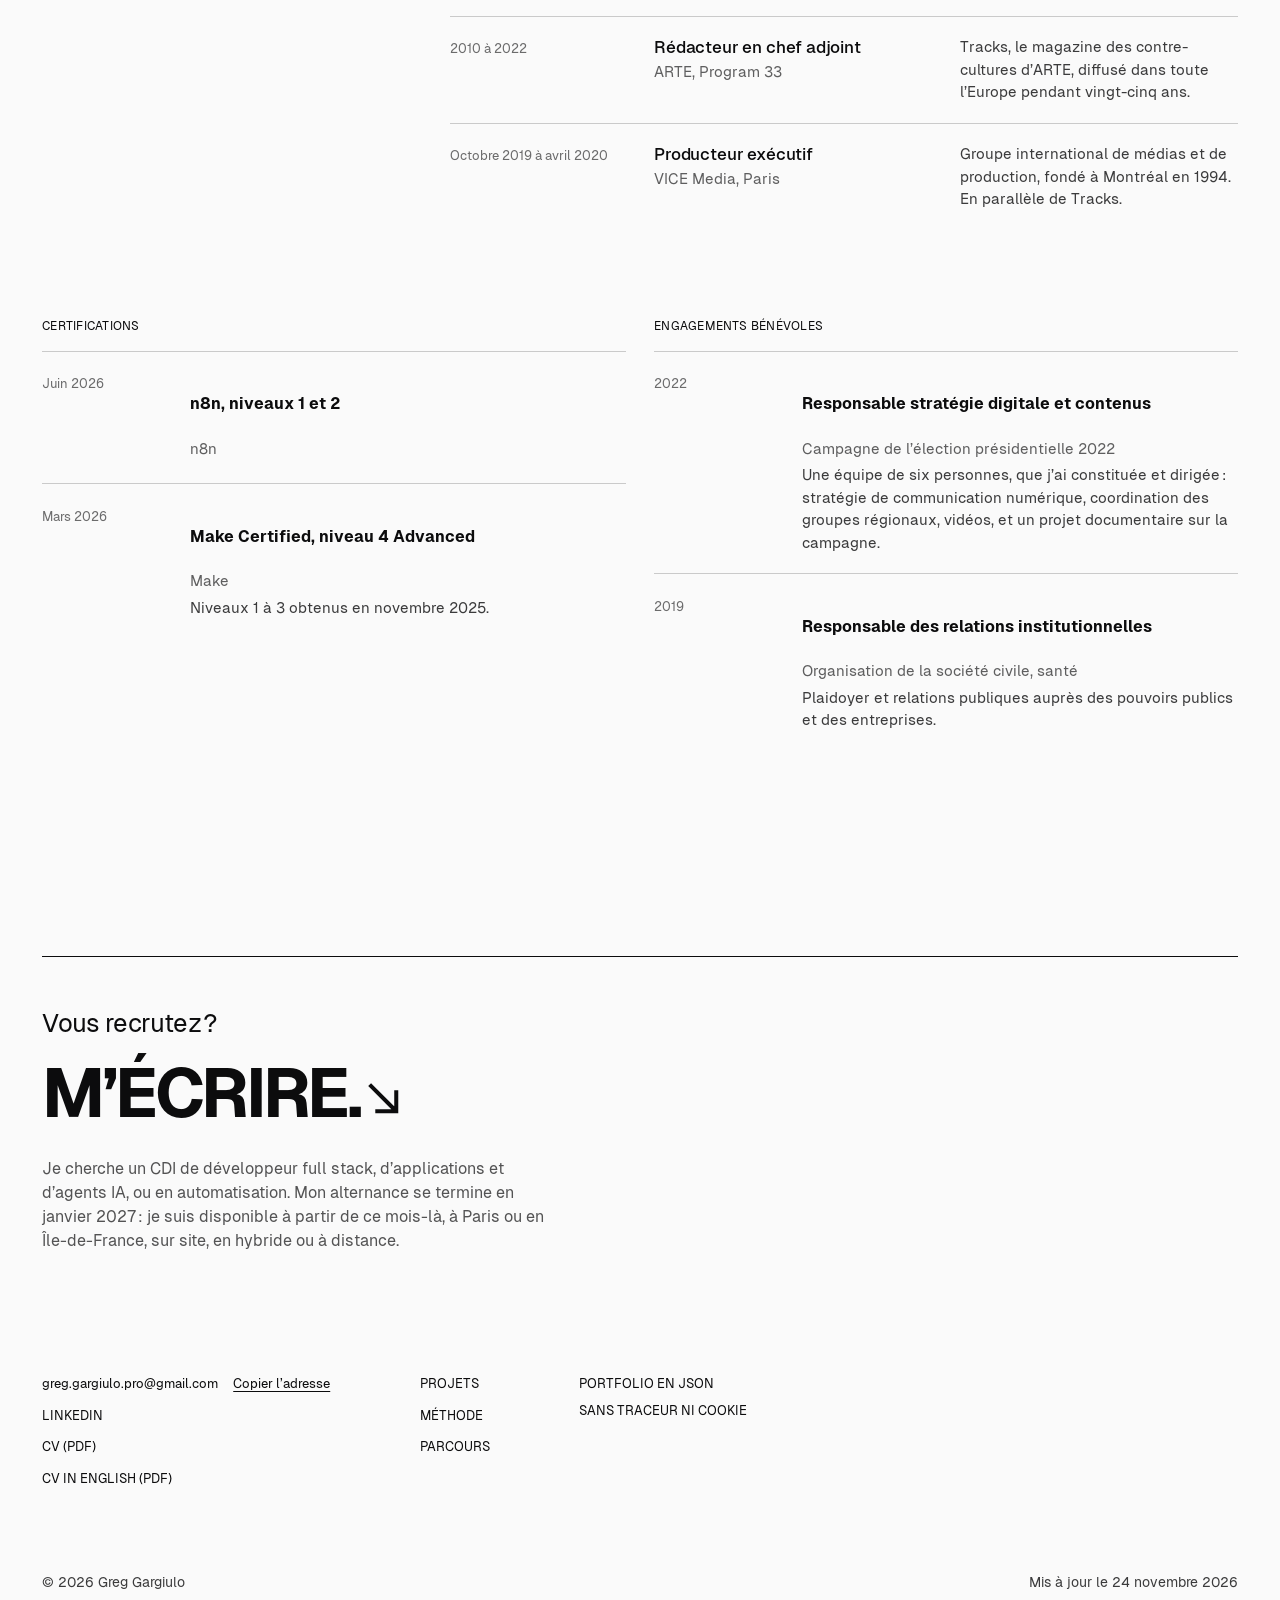
==== commit 08e575de: "style: aplat bleu gris pour la série Midjourney Co-Authored-By: Claude Opus 5.5 <noreply@anthropic.c" ====
--- a/index.html
+++ b/index.html
@@ -93,7 +93,7 @@
           <div class="stage stage--art stage--reel" style="--tone:#f9fc22;--on:#0c0c0d" aria-hidden="true"><div class="art"><img src="assets/captures/black-milk-records/logo.webp" srcset="assets/captures/black-milk-records/logo.w480.webp 480w, assets/captures/black-milk-records/logo.webp 968w" sizes="(min-width: 900px) 92vw, 100vw" alt="" width="968" height="968" loading="lazy" decoding="async"></div></div>
         </div>
         <div class="reel-slide" data-href="projets/serie-midjourney/" data-name="Série Midjourney." data-outcome="Une série d’images faite avec les premières versions de Midjourney, autour d’un même univers">
-          <div class="stage stage--photo stage--reel" style="--tone:#b08d47;--on:#0c0c0d" aria-hidden="true"><div class="photo"><img src="assets/captures/serie-midjourney/sphere.webp" srcset="assets/captures/serie-midjourney/sphere.w480.webp 480w, assets/captures/serie-midjourney/sphere.w1200.webp 1200w, assets/captures/serie-midjourney/sphere.webp 2160w" sizes="(min-width: 900px) 92vw, 100vw" alt="" width="2160" height="1206" loading="lazy" decoding="async"></div></div>
+          <div class="stage stage--photo stage--reel" style="--tone:#8c9fa2;--on:#0c0c0d" aria-hidden="true"><div class="photo"><img src="assets/captures/serie-midjourney/sphere.webp" srcset="assets/captures/serie-midjourney/sphere.w480.webp 480w, assets/captures/serie-midjourney/sphere.w1200.webp 1200w, assets/captures/serie-midjourney/sphere.webp 2160w" sizes="(min-width: 900px) 92vw, 100vw" alt="" width="2160" height="1206" loading="lazy" decoding="async"></div></div>
         </div>
         <div class="reel-slide" data-href="projets/eggchange/" data-name="Egg’Change." data-outcome="Un contact de salon enregistré en une photo et un mémo vocal">
           <div class="stage stage--phones stage--reel" style="--tone:#1f7f72;--on:#fafafa" aria-hidden="true"><div class="phones"><div class="handset"><img class="phone" src="assets/captures/eggchange/prospects-phone.webp" srcset="assets/captures/eggchange/prospects-phone.w480.webp 480w, assets/captures/eggchange/prospects-phone.webp 960w" sizes="(min-width: 900px) 20vw, 34vw" alt="" width="960" height="1929" loading="lazy" decoding="async"><div class="screen screen--phone"><div class="live live--video" data-src="assets/captures/eggchange/prospects-clip.mp4" style="--loop:4s"></div></div></div><div class="handset"><img class="phone" src="assets/captures/eggchange/qualification-phone.webp" srcset="assets/captures/eggchange/qualification-phone.w480.webp 480w, assets/captures/eggchange/qualification-phone.webp 960w" sizes="(min-width: 900px) 20vw, 34vw" alt="" width="960" height="1929" loading="lazy" decoding="async"><div class="screen screen--phone"><div class="live live--video" data-src="assets/captures/eggchange/fiche-clip.mp4" style="--loop:9.6s"></div></div></div><img class="phone" src="assets/captures/eggchange/carte-phone.webp" srcset="assets/captures/eggchange/carte-phone.w480.webp 480w, assets/captures/eggchange/carte-phone.webp 960w" sizes="(min-width: 900px) 20vw, 34vw" alt="" width="960" height="1929" loading="lazy" decoding="async"></div></div>
@@ -211,7 +211,7 @@
         </li>
         <li>
           <a class="irow" href="projets/serie-midjourney/">
-            <div class="irow-thumb"><div class="stage stage--photo stage--mini" style="--tone:#b08d47;--on:#0c0c0d" aria-hidden="true"><div class="photo"><img src="assets/captures/serie-midjourney/sphere.webp" srcset="assets/captures/serie-midjourney/sphere.w480.webp 480w, assets/captures/serie-midjourney/sphere.w1200.webp 1200w, assets/captures/serie-midjourney/sphere.webp 2160w" sizes="(min-width: 900px) 14rem, 32vw" alt="" width="2160" height="1206" loading="lazy" decoding="async"></div></div></div>
+            <div class="irow-thumb"><div class="stage stage--photo stage--mini" style="--tone:#8c9fa2;--on:#0c0c0d" aria-hidden="true"><div class="photo"><img src="assets/captures/serie-midjourney/sphere.webp" srcset="assets/captures/serie-midjourney/sphere.w480.webp 480w, assets/captures/serie-midjourney/sphere.w1200.webp 1200w, assets/captures/serie-midjourney/sphere.webp 2160w" sizes="(min-width: 900px) 14rem, 32vw" alt="" width="2160" height="1206" loading="lazy" decoding="async"></div></div></div>
             <span class="irow-name">Série Midjourney.<span class="irow-arrow" aria-hidden="true"><svg viewBox="0 0 38 18" aria-hidden="true" focusable="false"><path d="M0.75 9h35.5M28.5 1l8 8-8 8" fill="none" stroke="currentColor" stroke-width="1.5"/></svg></span></span>
             <span class="irow-meta">2022</span>
             <div class="irow-outcome">Une série d’images faite avec les premières versions de Midjourney, autour d’un même univers</div>
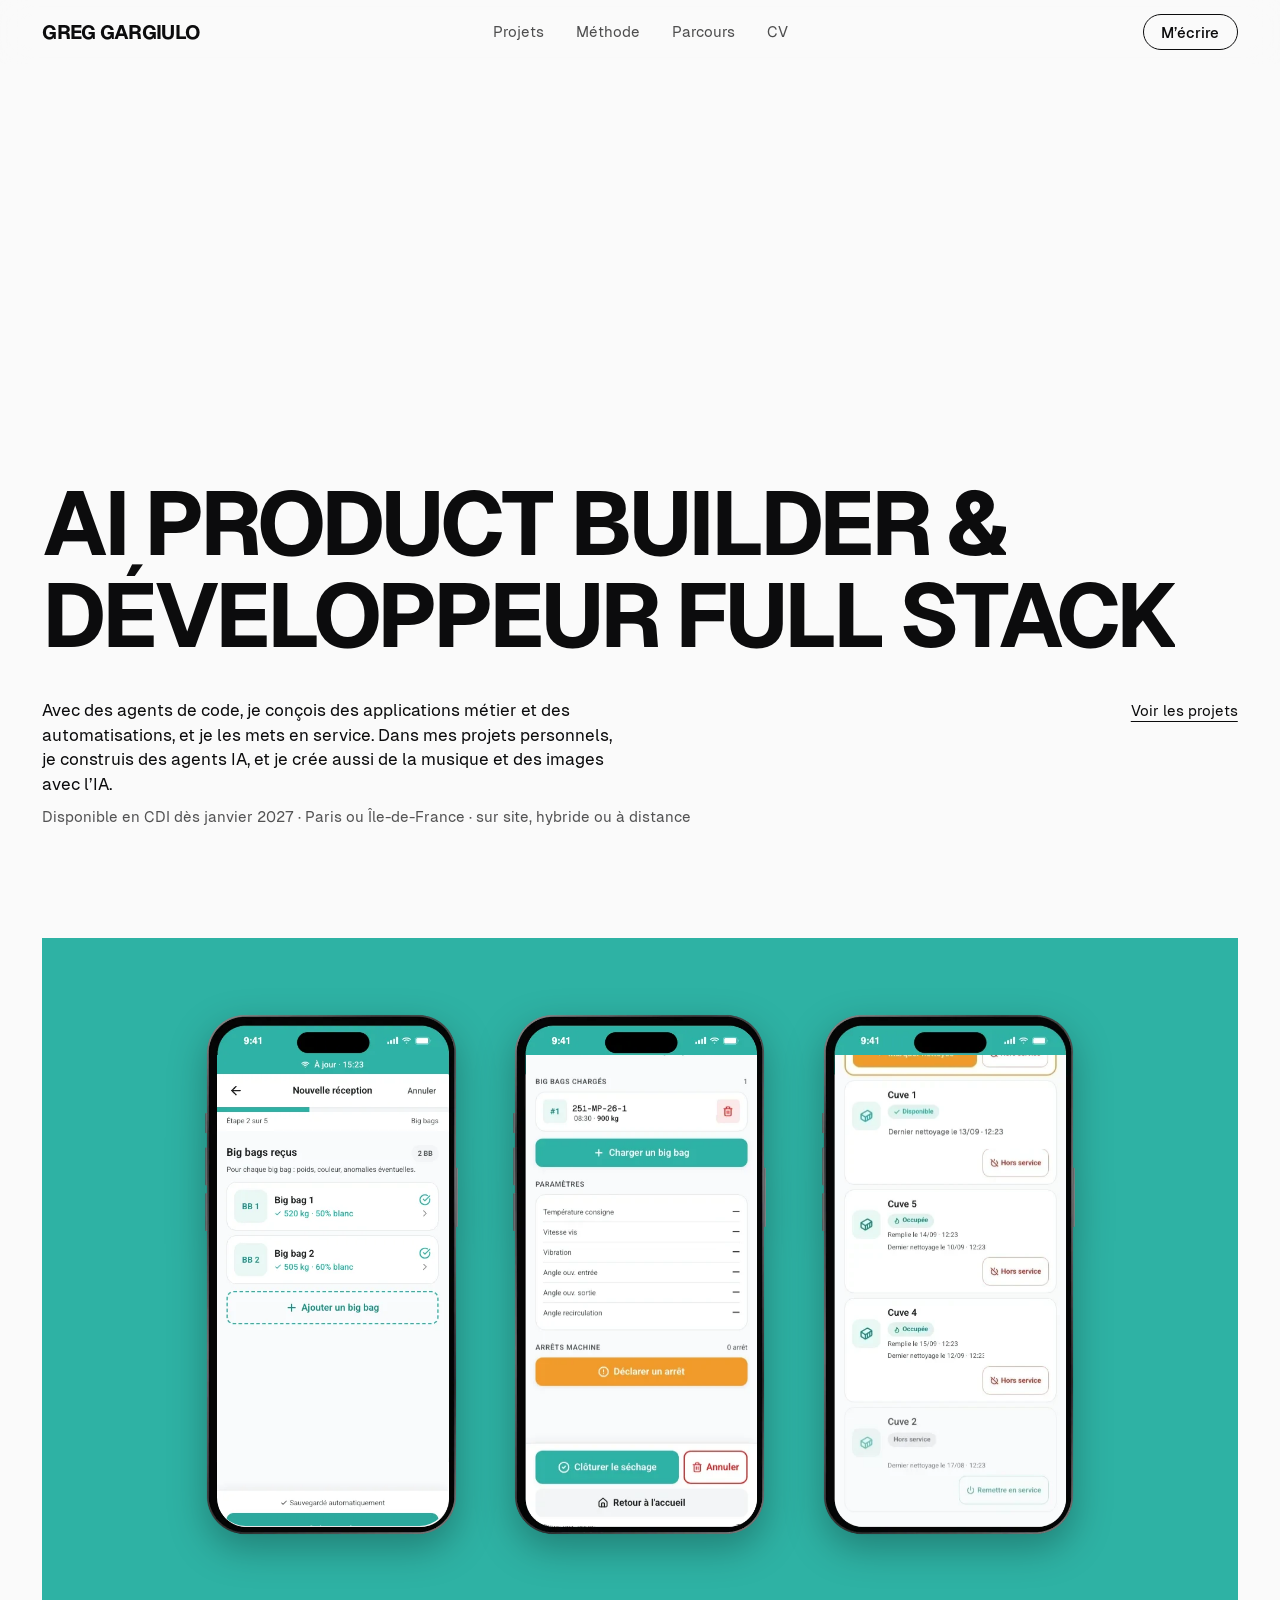
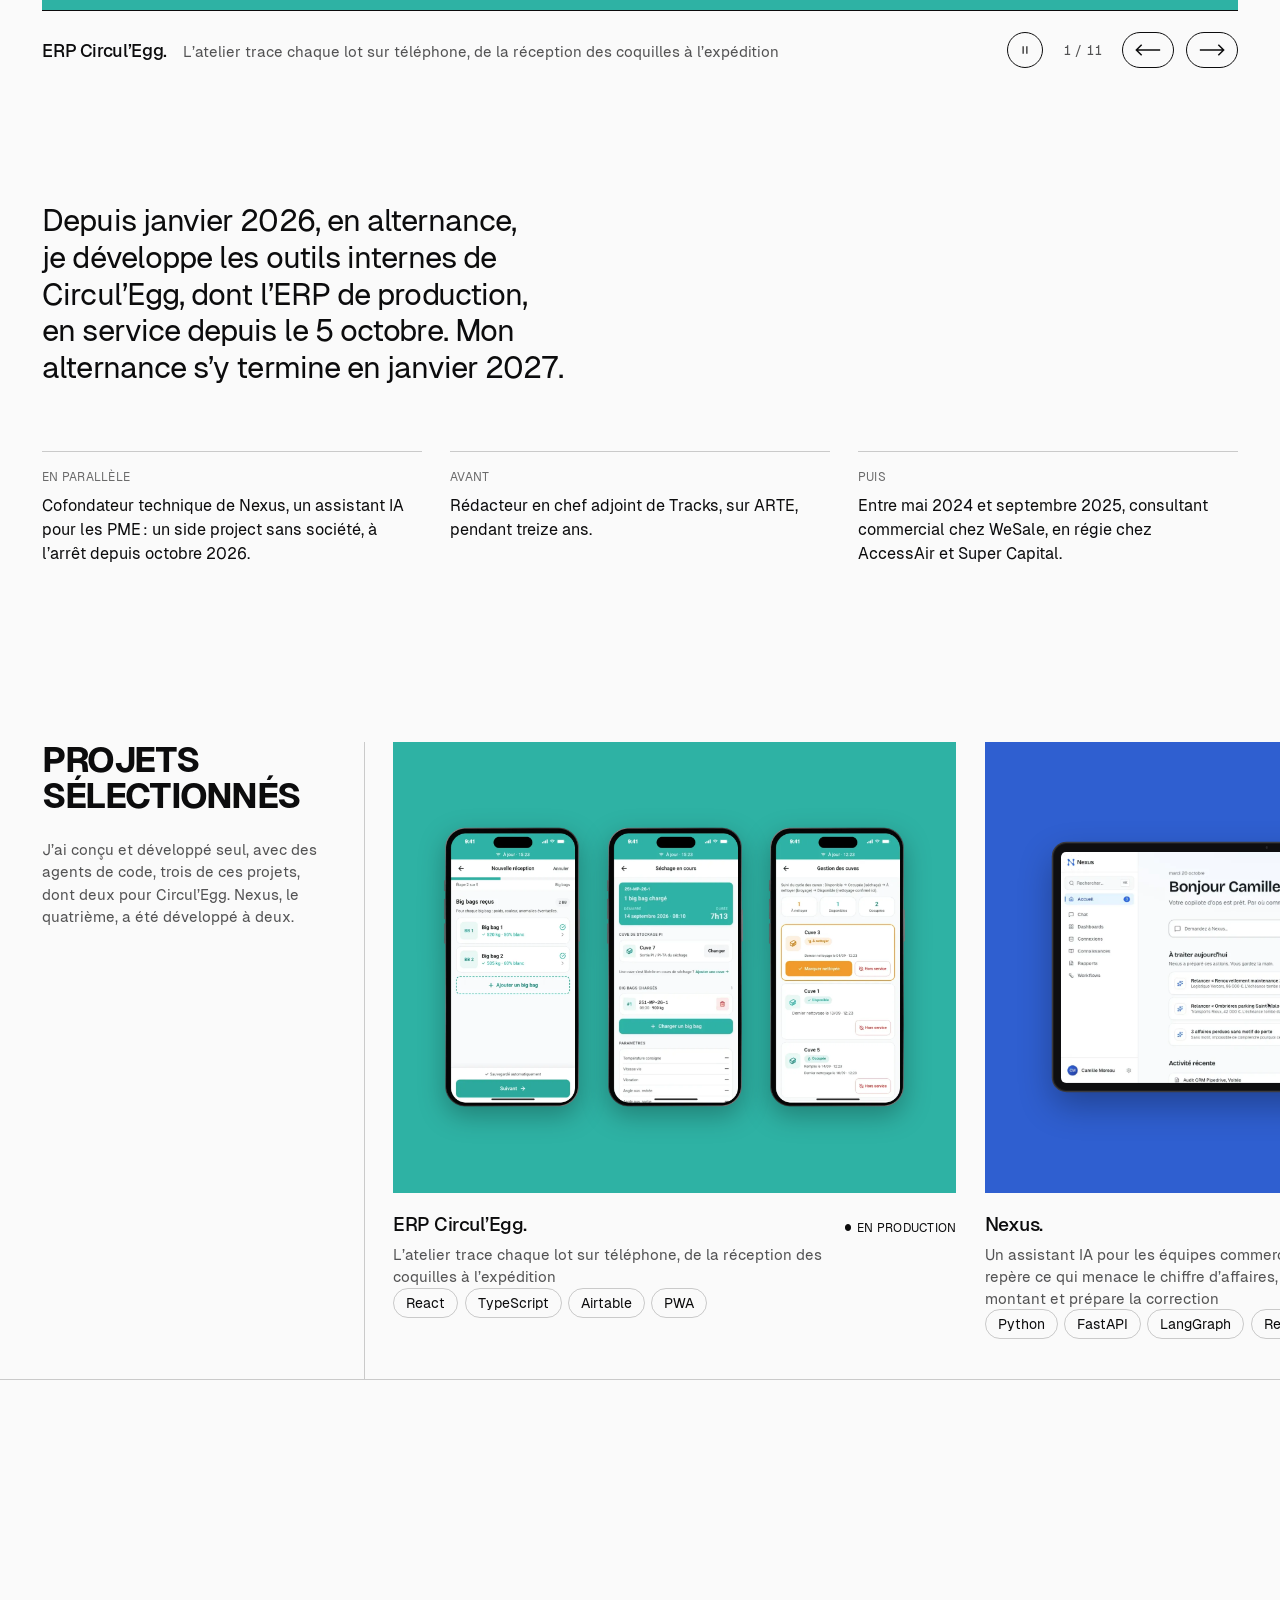
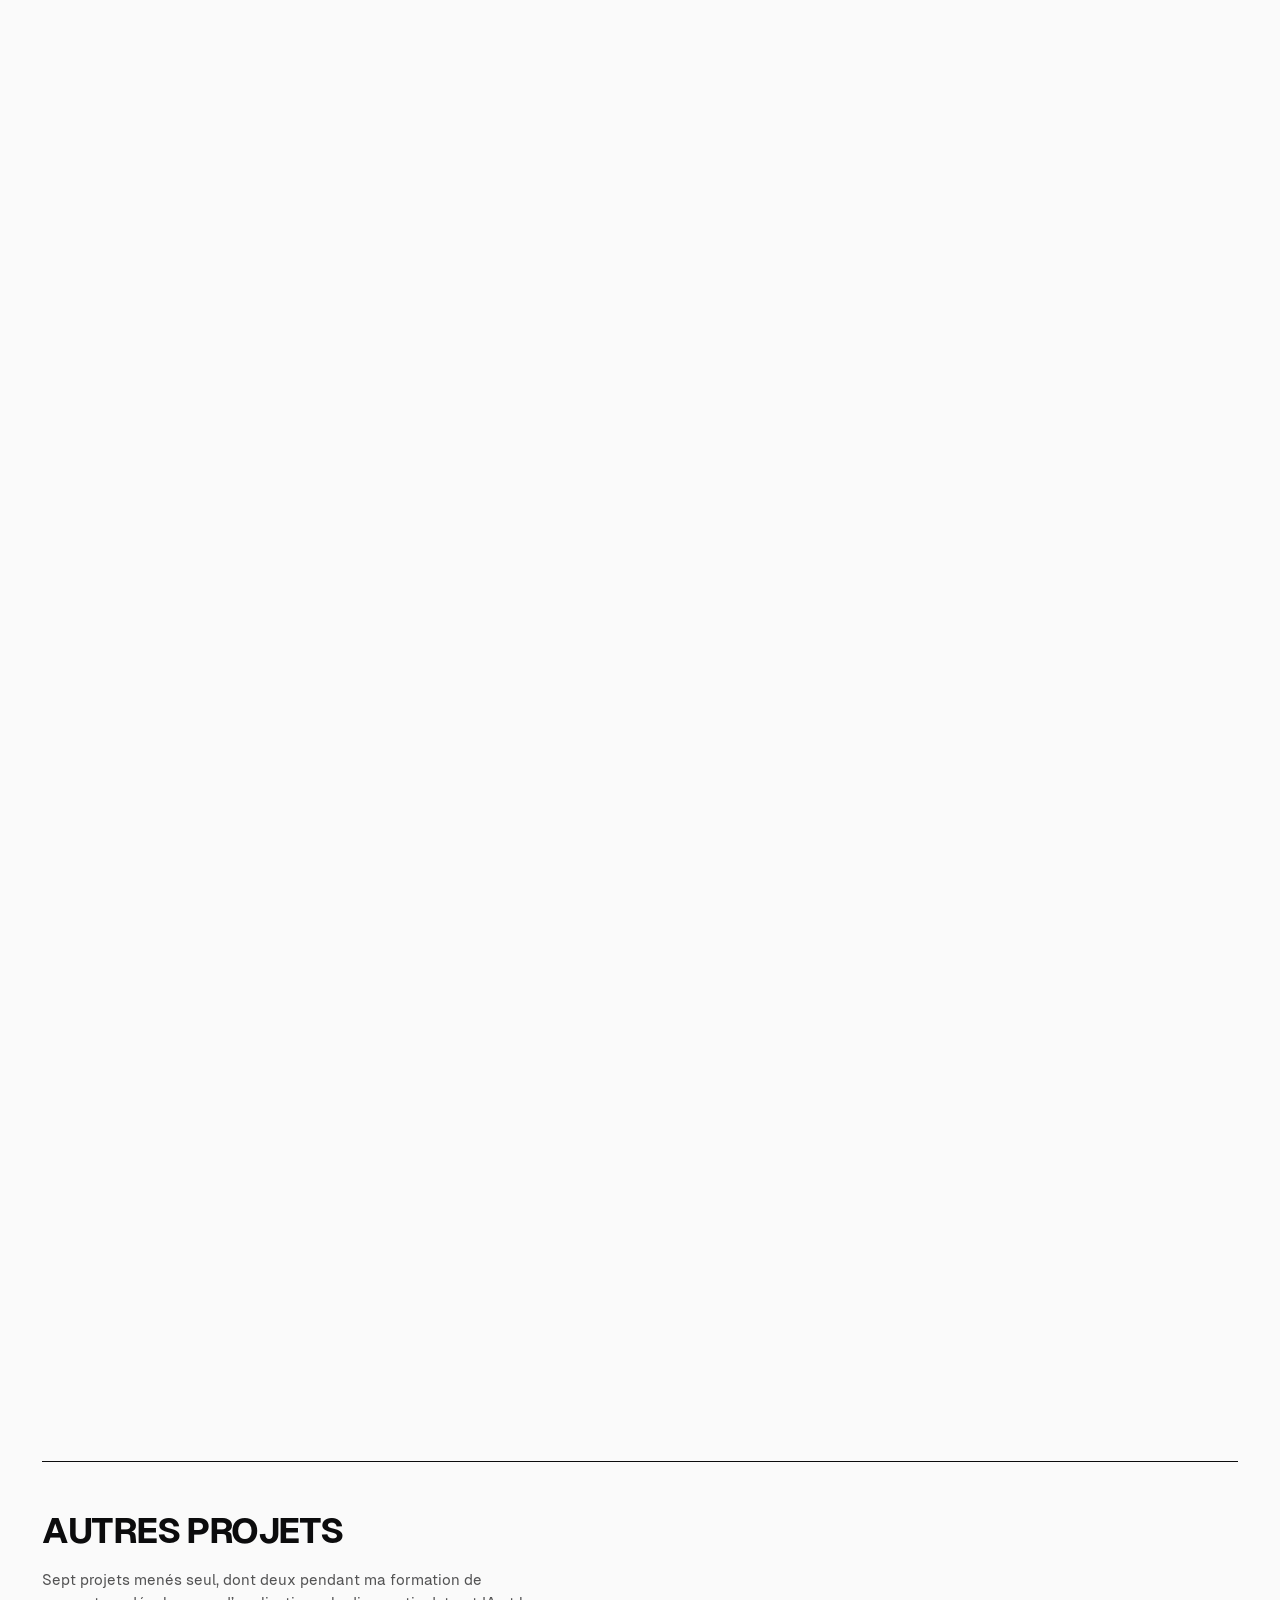
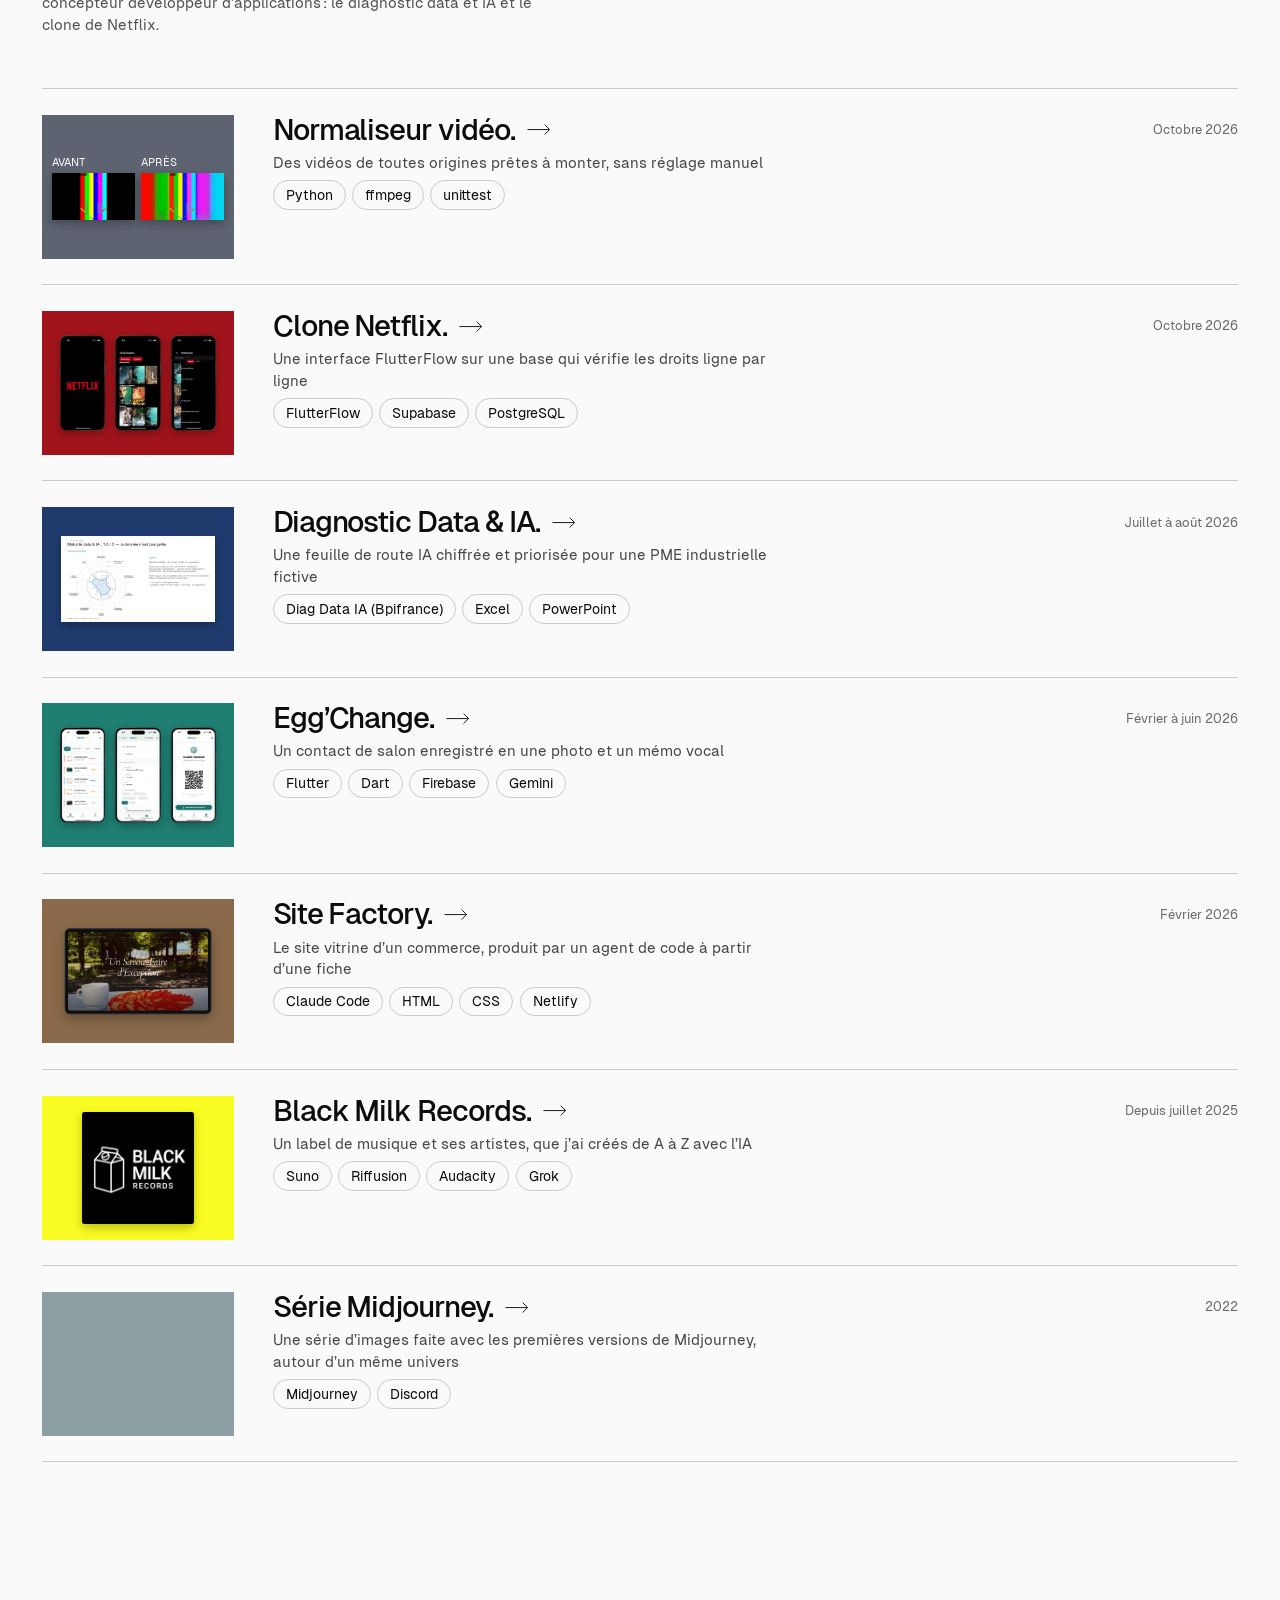
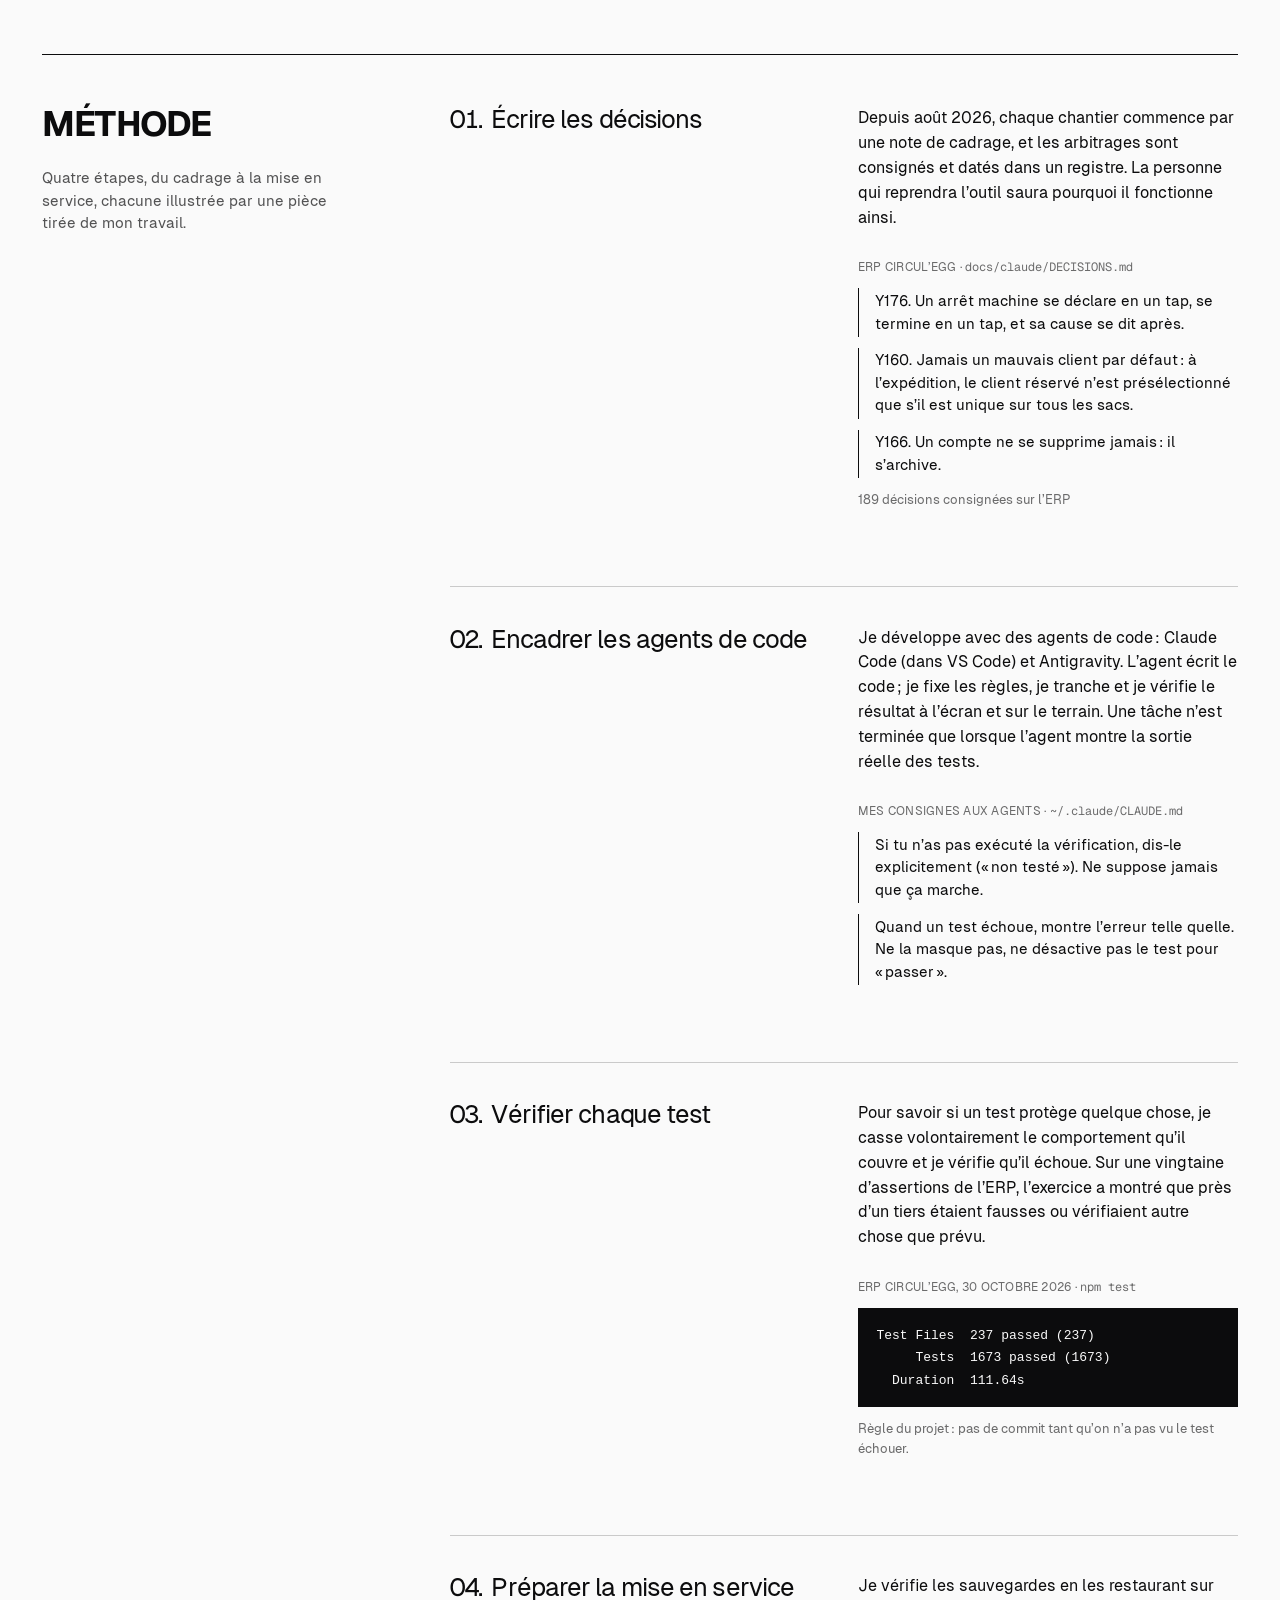
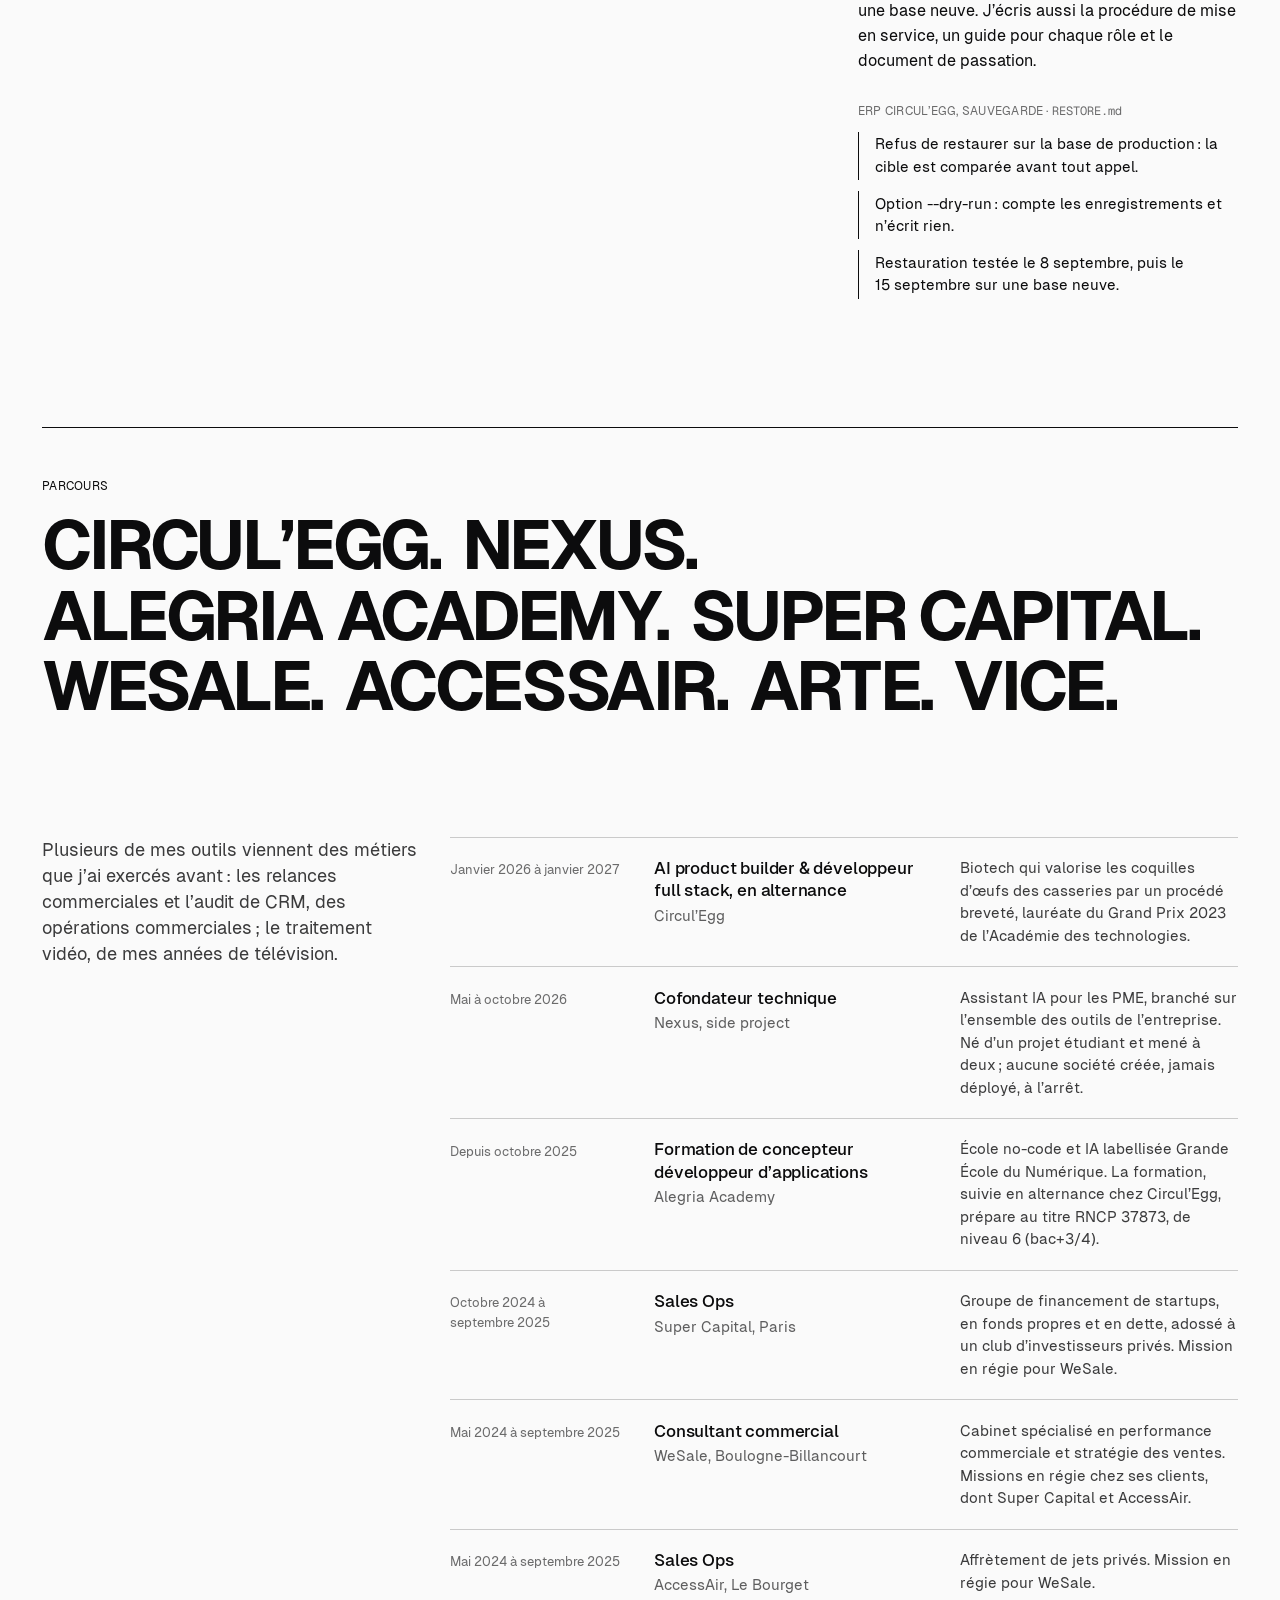
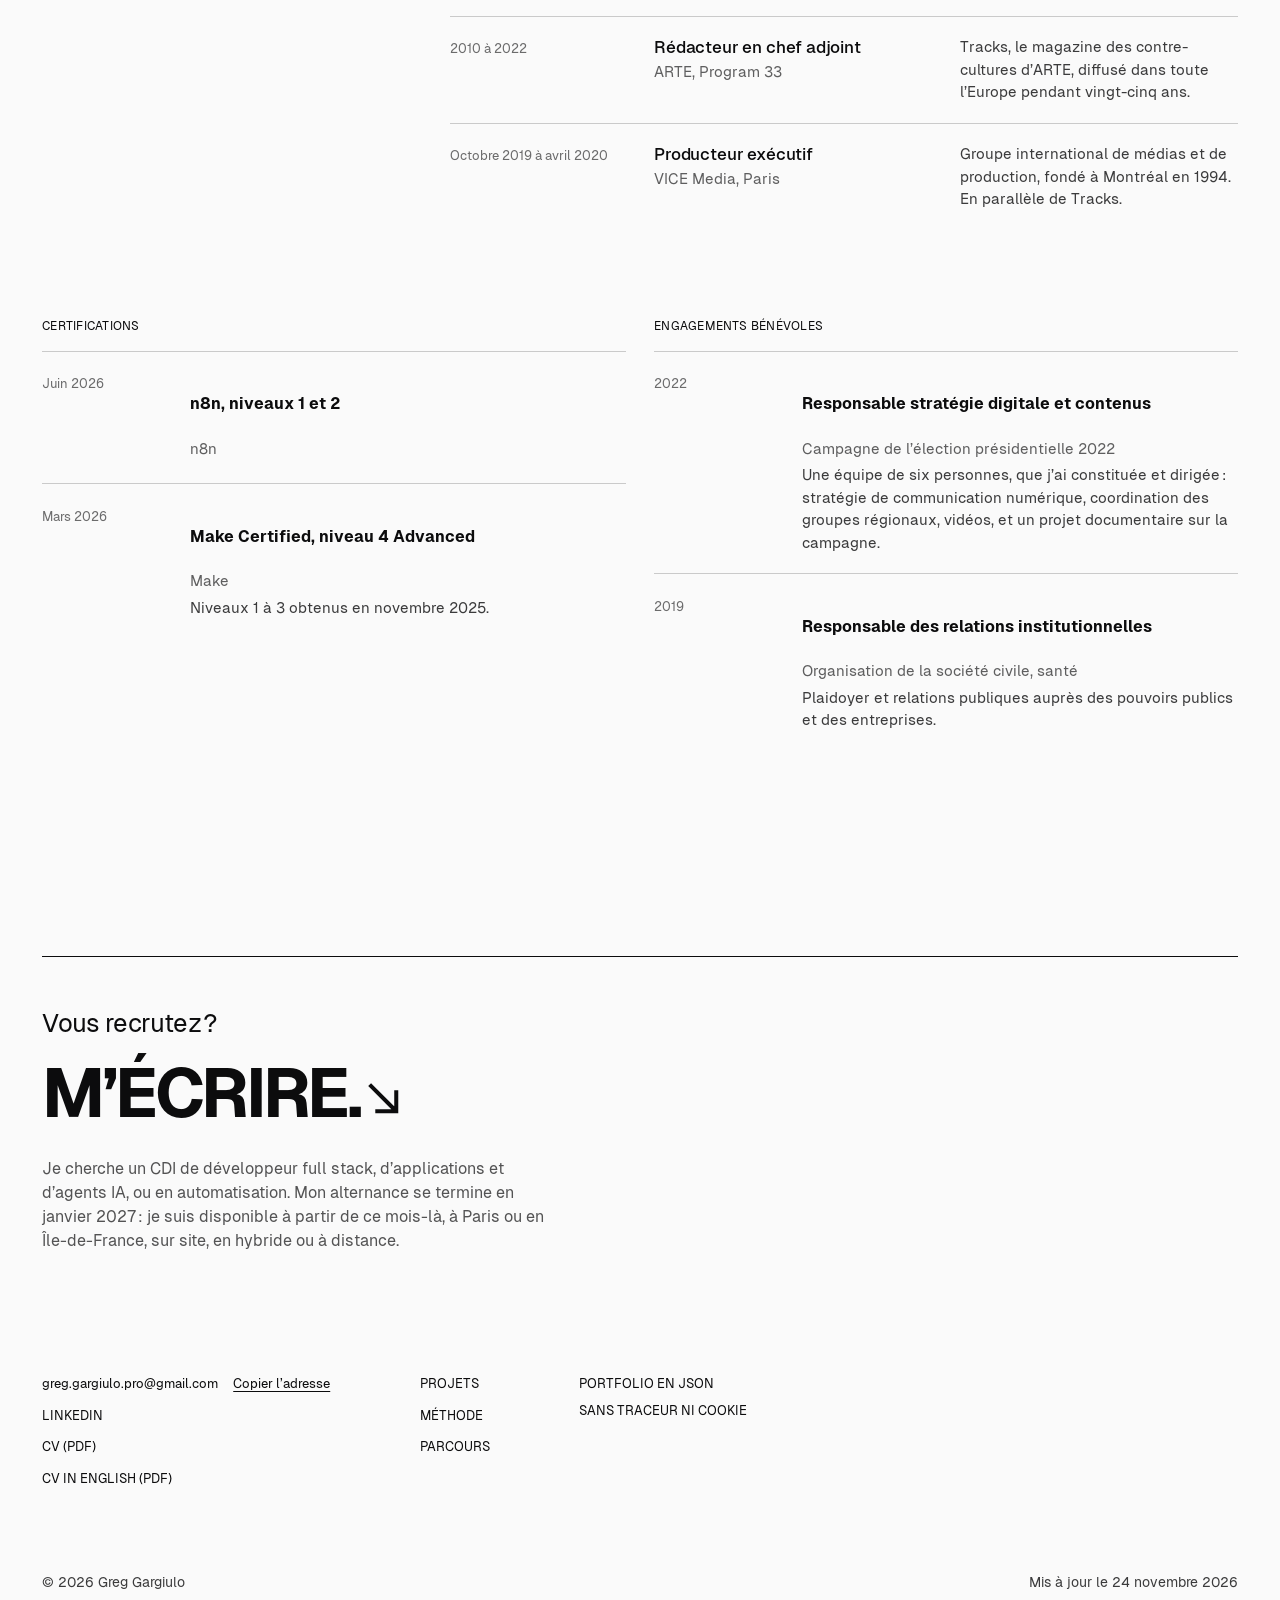
==== commit c859d742: "style: autres projets dans l'ordre chronologique, le plus récent en haut Co-Authored-By: Claude Opus" ====
--- a/index.html
+++ b/index.html
@@ -89,29 +89,29 @@
         <div class="reel-slide" data-href="projets/relances-commerciales/" data-name="Sales Army." data-outcome="Une séquence de relances conçue pour préparer les brouillons du commercial">
           <div class="stage stage--cadence stage--reel" style="--tone:#c2472f;--on:#fafafa" aria-hidden="true"><div class="cadence"><ol role="list"><li style="--n:0"><span class="cad-day">J+0</span><span class="cad-title">Après le rendez-vous</span></li><li style="--n:1"><span class="cad-day">J+7</span><span class="cad-title">Relance légère</span></li><li style="--n:2"><span class="cad-day">J+14</span><span class="cad-title">Changement d’angle</span></li><li style="--n:3"><span class="cad-day">J+21</span><span class="cad-title">Rebond sur l’actualité</span></li><li style="--n:4"><span class="cad-day">J+35</span><span class="cad-title">Preuve</span></li><li style="--n:5"><span class="cad-day">J+56</span><span class="cad-title">Porte ouverte</span></li></ol></div></div>
         </div>
-        <div class="reel-slide" data-href="projets/black-milk-records/" data-name="Black Milk Records." data-outcome="Un label de musique et ses artistes, que j’ai créés de A à Z avec l’IA">
-          <div class="stage stage--art stage--reel" style="--tone:#f9fc22;--on:#0c0c0d" aria-hidden="true"><div class="art"><img src="assets/captures/black-milk-records/logo.webp" srcset="assets/captures/black-milk-records/logo.w480.webp 480w, assets/captures/black-milk-records/logo.webp 968w" sizes="(min-width: 900px) 92vw, 100vw" alt="" width="968" height="968" loading="lazy" decoding="async"></div></div>
-        </div>
-        <div class="reel-slide" data-href="projets/serie-midjourney/" data-name="Série Midjourney." data-outcome="Une série d’images faite avec les premières versions de Midjourney, autour d’un même univers">
-          <div class="stage stage--photo stage--reel" style="--tone:#8c9fa2;--on:#0c0c0d" aria-hidden="true"><div class="photo"><img src="assets/captures/serie-midjourney/sphere.webp" srcset="assets/captures/serie-midjourney/sphere.w480.webp 480w, assets/captures/serie-midjourney/sphere.w1200.webp 1200w, assets/captures/serie-midjourney/sphere.webp 2160w" sizes="(min-width: 900px) 92vw, 100vw" alt="" width="2160" height="1206" loading="lazy" decoding="async"></div></div>
-        </div>
-        <div class="reel-slide" data-href="projets/eggchange/" data-name="Egg’Change." data-outcome="Un contact de salon enregistré en une photo et un mémo vocal">
-          <div class="stage stage--phones stage--reel" style="--tone:#1f7f72;--on:#fafafa" aria-hidden="true"><div class="phones"><div class="handset"><img class="phone" src="assets/captures/eggchange/prospects-phone.webp" srcset="assets/captures/eggchange/prospects-phone.w480.webp 480w, assets/captures/eggchange/prospects-phone.webp 960w" sizes="(min-width: 900px) 20vw, 34vw" alt="" width="960" height="1929" loading="lazy" decoding="async"><div class="screen screen--phone"><div class="live live--video" data-src="assets/captures/eggchange/prospects-clip.mp4" style="--loop:4s"></div></div></div><div class="handset"><img class="phone" src="assets/captures/eggchange/qualification-phone.webp" srcset="assets/captures/eggchange/qualification-phone.w480.webp 480w, assets/captures/eggchange/qualification-phone.webp 960w" sizes="(min-width: 900px) 20vw, 34vw" alt="" width="960" height="1929" loading="lazy" decoding="async"><div class="screen screen--phone"><div class="live live--video" data-src="assets/captures/eggchange/fiche-clip.mp4" style="--loop:9.6s"></div></div></div><img class="phone" src="assets/captures/eggchange/carte-phone.webp" srcset="assets/captures/eggchange/carte-phone.w480.webp 480w, assets/captures/eggchange/carte-phone.webp 960w" sizes="(min-width: 900px) 20vw, 34vw" alt="" width="960" height="1929" loading="lazy" decoding="async"></div></div>
-        </div>
         <div class="reel-slide" data-href="projets/normaliseur-video/" data-name="Normaliseur vidéo." data-outcome="Des vidéos de toutes origines prêtes à monter, sans réglage manuel">
           <div class="stage stage--compare stage--reel" style="--tone:#5d6370;--on:#fafafa" aria-hidden="true"><div class="compare">
           <div class="compare-side"><span class="compare-label">Avant</span><div class="compare-frame"><img src="assets/captures/normaliseur-video/avant-bandes.webp" srcset="assets/captures/normaliseur-video/avant-bandes.w480.webp 480w, assets/captures/normaliseur-video/avant-bandes.webp 1280w" sizes="(min-width: 900px) 92vw, 100vw" alt="" width="1280" height="720" loading="lazy" decoding="async"></div></div>
           <div class="compare-side"><span class="compare-label">Après</span><div class="compare-frame compare-frame--wipe"><img src="assets/captures/normaliseur-video/avant-bandes.webp" srcset="assets/captures/normaliseur-video/avant-bandes.w480.webp 480w, assets/captures/normaliseur-video/avant-bandes.webp 1280w" sizes="(min-width: 900px) 92vw, 100vw" alt="" width="1280" height="720" loading="lazy" decoding="async"><img class="compare-after" src="assets/captures/normaliseur-video/apres-bandes.webp" srcset="assets/captures/normaliseur-video/apres-bandes.w480.webp 480w, assets/captures/normaliseur-video/apres-bandes.w1200.webp 1200w, assets/captures/normaliseur-video/apres-bandes.webp 1920w" sizes="(min-width: 900px) 92vw, 100vw" alt="" width="1920" height="1080" loading="lazy" decoding="async"></div></div>
         </div></div>
         </div>
+        <div class="reel-slide" data-href="projets/netflix-flutterflow/" data-name="Clone Netflix." data-outcome="Une interface FlutterFlow sur une base qui vérifie les droits ligne par ligne">
+          <div class="stage stage--phones stage--reel" style="--tone:#a1141b;--on:#fafafa" aria-hidden="true"><div class="phones"><div class="handset"><img class="phone" src="assets/captures/netflix-flutterflow/splash-phone.webp" srcset="assets/captures/netflix-flutterflow/splash-phone.w480.webp 480w, assets/captures/netflix-flutterflow/splash-phone.webp 960w" sizes="(min-width: 900px) 20vw, 34vw" alt="" width="960" height="1929" loading="lazy" decoding="async"><div class="screen screen--phone"><div class="live live--seq" data-seq="assets/captures/netflix-flutterflow/splash-screen.webp assets/captures/netflix-flutterflow/onboarding-screen.webp assets/captures/netflix-flutterflow/inscription-screen.webp assets/captures/netflix-flutterflow/profils-screen.webp" data-span="3" style="--loop:9.6s"></div></div></div><div class="handset"><img class="phone" src="assets/captures/netflix-flutterflow/accueil-phone.webp" srcset="assets/captures/netflix-flutterflow/accueil-phone.w480.webp 480w, assets/captures/netflix-flutterflow/accueil-phone.webp 960w" sizes="(min-width: 900px) 20vw, 34vw" alt="" width="960" height="1929" loading="lazy" decoding="async"><div class="screen screen--phone"><div class="live live--seq" data-seq="assets/captures/netflix-flutterflow/accueil-screen.webp assets/captures/netflix-flutterflow/fiche-screen.webp" data-span="1" style="--loop:4.8s;--m-delay:-1.2s"></div></div></div><div class="handset"><img class="phone" src="assets/captures/netflix-flutterflow/recherche-phone.webp" srcset="assets/captures/netflix-flutterflow/recherche-phone.w480.webp 480w, assets/captures/netflix-flutterflow/recherche-phone.webp 960w" sizes="(min-width: 900px) 20vw, 34vw" alt="" width="960" height="1929" loading="lazy" decoding="async"><div class="screen screen--phone"><div class="live live--seq" data-seq="assets/captures/netflix-flutterflow/recherche-screen.webp assets/captures/netflix-flutterflow/tri-screen.webp" data-span="1" style="--loop:4.8s;--m-delay:-2.4s"></div></div></div></div></div>
+        </div>
+        <div class="reel-slide" data-href="projets/diagnostic-data-ia/" data-name="Diagnostic Data &amp; IA." data-outcome="Une feuille de route IA chiffrée et priorisée pour une PME industrielle fictive">
+          <div class="stage stage--doc stage--reel" style="--tone:#1f3b6e;--on:#fafafa" aria-hidden="true"><div class="paper paper--seq"><img src="assets/captures/diagnostic-data-ia/radar.webp" srcset="assets/captures/diagnostic-data-ia/radar.w480.webp 480w, assets/captures/diagnostic-data-ia/radar.w1200.webp 1200w, assets/captures/diagnostic-data-ia/radar.webp 2000w" sizes="(min-width: 900px) 92vw, 100vw" alt="" width="2000" height="1125" loading="lazy" decoding="async"><div class="live live--seq" data-seq="assets/captures/diagnostic-data-ia/page-7.webp assets/captures/diagnostic-data-ia/page-8.webp assets/captures/diagnostic-data-ia/page-9.webp assets/captures/diagnostic-data-ia/page-10.webp assets/captures/diagnostic-data-ia/page-11.webp assets/captures/diagnostic-data-ia/page-16.webp assets/captures/diagnostic-data-ia/page-20.webp" data-span="6" style="--loop:16.8s"></div></div></div>
+        </div>
+        <div class="reel-slide" data-href="projets/eggchange/" data-name="Egg’Change." data-outcome="Un contact de salon enregistré en une photo et un mémo vocal">
+          <div class="stage stage--phones stage--reel" style="--tone:#1f7f72;--on:#fafafa" aria-hidden="true"><div class="phones"><div class="handset"><img class="phone" src="assets/captures/eggchange/prospects-phone.webp" srcset="assets/captures/eggchange/prospects-phone.w480.webp 480w, assets/captures/eggchange/prospects-phone.webp 960w" sizes="(min-width: 900px) 20vw, 34vw" alt="" width="960" height="1929" loading="lazy" decoding="async"><div class="screen screen--phone"><div class="live live--video" data-src="assets/captures/eggchange/prospects-clip.mp4" style="--loop:4s"></div></div></div><div class="handset"><img class="phone" src="assets/captures/eggchange/qualification-phone.webp" srcset="assets/captures/eggchange/qualification-phone.w480.webp 480w, assets/captures/eggchange/qualification-phone.webp 960w" sizes="(min-width: 900px) 20vw, 34vw" alt="" width="960" height="1929" loading="lazy" decoding="async"><div class="screen screen--phone"><div class="live live--video" data-src="assets/captures/eggchange/fiche-clip.mp4" style="--loop:9.6s"></div></div></div><img class="phone" src="assets/captures/eggchange/carte-phone.webp" srcset="assets/captures/eggchange/carte-phone.w480.webp 480w, assets/captures/eggchange/carte-phone.webp 960w" sizes="(min-width: 900px) 20vw, 34vw" alt="" width="960" height="1929" loading="lazy" decoding="async"></div></div>
+        </div>
         <div class="reel-slide" data-href="projets/site-factory/" data-name="Site Factory." data-outcome="Le site vitrine d’un commerce, produit par un agent de code à partir d’une fiche">
           <div class="stage stage--browser stage--reel" style="--tone:#8a6a4a;--on:#fafafa" aria-hidden="true"><div class="tablet"><div class="screen"><img src="assets/captures/site-factory/accueil.webp" srcset="assets/captures/site-factory/accueil.w480.webp 480w, assets/captures/site-factory/accueil.w1200.webp 1200w, assets/captures/site-factory/accueil.webp 2160w" sizes="(min-width: 900px) 92vw, 100vw" alt="" width="2160" height="1215" loading="lazy" decoding="async"><div class="live live--page" data-src="assets/captures/site-factory/accueil-page.webp" data-srcset="assets/captures/site-factory/accueil-page.w480.webp 480w, assets/captures/site-factory/accueil-page.w1200.webp 1200w, assets/captures/site-factory/accueil-page.webp 1800w" data-sizes="(min-width: 900px) 68vw, 88vw" style="--loop:22s"></div></div></div></div>
         </div>
-        <div class="reel-slide" data-href="projets/diagnostic-data-ia/" data-name="Diagnostic Data &amp; IA." data-outcome="Une feuille de route IA chiffrée et priorisée pour une PME industrielle fictive">
-          <div class="stage stage--doc stage--reel" style="--tone:#1f3b6e;--on:#fafafa" aria-hidden="true"><div class="paper paper--seq"><img src="assets/captures/diagnostic-data-ia/radar.webp" srcset="assets/captures/diagnostic-data-ia/radar.w480.webp 480w, assets/captures/diagnostic-data-ia/radar.w1200.webp 1200w, assets/captures/diagnostic-data-ia/radar.webp 2000w" sizes="(min-width: 900px) 92vw, 100vw" alt="" width="2000" height="1125" loading="lazy" decoding="async"><div class="live live--seq" data-seq="assets/captures/diagnostic-data-ia/page-7.webp assets/captures/diagnostic-data-ia/page-8.webp assets/captures/diagnostic-data-ia/page-9.webp assets/captures/diagnostic-data-ia/page-10.webp assets/captures/diagnostic-data-ia/page-11.webp assets/captures/diagnostic-data-ia/page-16.webp assets/captures/diagnostic-data-ia/page-20.webp" data-span="6" style="--loop:16.8s"></div></div></div>
-        </div>
-        <div class="reel-slide" data-href="projets/netflix-flutterflow/" data-name="Clone Netflix." data-outcome="Une interface FlutterFlow sur une base qui vérifie les droits ligne par ligne">
-          <div class="stage stage--phones stage--reel" style="--tone:#a1141b;--on:#fafafa" aria-hidden="true"><div class="phones"><div class="handset"><img class="phone" src="assets/captures/netflix-flutterflow/splash-phone.webp" srcset="assets/captures/netflix-flutterflow/splash-phone.w480.webp 480w, assets/captures/netflix-flutterflow/splash-phone.webp 960w" sizes="(min-width: 900px) 20vw, 34vw" alt="" width="960" height="1929" loading="lazy" decoding="async"><div class="screen screen--phone"><div class="live live--seq" data-seq="assets/captures/netflix-flutterflow/splash-screen.webp assets/captures/netflix-flutterflow/onboarding-screen.webp assets/captures/netflix-flutterflow/inscription-screen.webp assets/captures/netflix-flutterflow/profils-screen.webp" data-span="3" style="--loop:9.6s"></div></div></div><div class="handset"><img class="phone" src="assets/captures/netflix-flutterflow/accueil-phone.webp" srcset="assets/captures/netflix-flutterflow/accueil-phone.w480.webp 480w, assets/captures/netflix-flutterflow/accueil-phone.webp 960w" sizes="(min-width: 900px) 20vw, 34vw" alt="" width="960" height="1929" loading="lazy" decoding="async"><div class="screen screen--phone"><div class="live live--seq" data-seq="assets/captures/netflix-flutterflow/accueil-screen.webp assets/captures/netflix-flutterflow/fiche-screen.webp" data-span="1" style="--loop:4.8s;--m-delay:-1.2s"></div></div></div><div class="handset"><img class="phone" src="assets/captures/netflix-flutterflow/recherche-phone.webp" srcset="assets/captures/netflix-flutterflow/recherche-phone.w480.webp 480w, assets/captures/netflix-flutterflow/recherche-phone.webp 960w" sizes="(min-width: 900px) 20vw, 34vw" alt="" width="960" height="1929" loading="lazy" decoding="async"><div class="screen screen--phone"><div class="live live--seq" data-seq="assets/captures/netflix-flutterflow/recherche-screen.webp assets/captures/netflix-flutterflow/tri-screen.webp" data-span="1" style="--loop:4.8s;--m-delay:-2.4s"></div></div></div></div></div>
+        <div class="reel-slide" data-href="projets/black-milk-records/" data-name="Black Milk Records." data-outcome="Un label de musique et ses artistes, que j’ai créés de A à Z avec l’IA">
+          <div class="stage stage--art stage--reel" style="--tone:#f9fc22;--on:#0c0c0d" aria-hidden="true"><div class="art"><img src="assets/captures/black-milk-records/logo.webp" srcset="assets/captures/black-milk-records/logo.w480.webp 480w, assets/captures/black-milk-records/logo.webp 968w" sizes="(min-width: 900px) 92vw, 100vw" alt="" width="968" height="968" loading="lazy" decoding="async"></div></div>
+        </div>
+        <div class="reel-slide" data-href="projets/serie-midjourney/" data-name="Série Midjourney." data-outcome="Une série d’images faite avec les premières versions de Midjourney, autour d’un même univers">
+          <div class="stage stage--photo stage--reel" style="--tone:#8c9fa2;--on:#0c0c0d" aria-hidden="true"><div class="photo"><img src="assets/captures/serie-midjourney/sphere.webp" srcset="assets/captures/serie-midjourney/sphere.w480.webp 480w, assets/captures/serie-midjourney/sphere.w1200.webp 1200w, assets/captures/serie-midjourney/sphere.webp 2160w" sizes="(min-width: 900px) 92vw, 100vw" alt="" width="2160" height="1206" loading="lazy" decoding="async"></div></div>
         </div>
       </div>
       <div class="reel-bar">
@@ -201,33 +201,6 @@
     </div>
     <ul class="index-list" role="list">
         <li>
-          <a class="irow" href="projets/black-milk-records/">
-            <div class="irow-thumb"><div class="stage stage--art stage--mini" style="--tone:#f9fc22;--on:#0c0c0d" aria-hidden="true"><div class="art"><img src="assets/captures/black-milk-records/logo.webp" srcset="assets/captures/black-milk-records/logo.w480.webp 480w, assets/captures/black-milk-records/logo.webp 968w" sizes="(min-width: 900px) 14rem, 32vw" alt="" width="968" height="968" loading="lazy" decoding="async"></div></div></div>
-            <span class="irow-name">Black Milk Records.<span class="irow-arrow" aria-hidden="true"><svg viewBox="0 0 38 18" aria-hidden="true" focusable="false"><path d="M0.75 9h35.5M28.5 1l8 8-8 8" fill="none" stroke="currentColor" stroke-width="1.5"/></svg></span></span>
-            <span class="irow-meta">Depuis juillet 2025</span>
-            <div class="irow-outcome">Un label de musique et ses artistes, que j’ai créés de A à Z avec l’IA</div>
-            <ul class="tags tags--sm irow-stack" role="list" aria-label="Technologies principales"><li>Suno</li><li>Riffusion</li><li>Audacity</li><li>Grok</li></ul>
-          </a>
-        </li>
-        <li>
-          <a class="irow" href="projets/serie-midjourney/">
-            <div class="irow-thumb"><div class="stage stage--photo stage--mini" style="--tone:#8c9fa2;--on:#0c0c0d" aria-hidden="true"><div class="photo"><img src="assets/captures/serie-midjourney/sphere.webp" srcset="assets/captures/serie-midjourney/sphere.w480.webp 480w, assets/captures/serie-midjourney/sphere.w1200.webp 1200w, assets/captures/serie-midjourney/sphere.webp 2160w" sizes="(min-width: 900px) 14rem, 32vw" alt="" width="2160" height="1206" loading="lazy" decoding="async"></div></div></div>
-            <span class="irow-name">Série Midjourney.<span class="irow-arrow" aria-hidden="true"><svg viewBox="0 0 38 18" aria-hidden="true" focusable="false"><path d="M0.75 9h35.5M28.5 1l8 8-8 8" fill="none" stroke="currentColor" stroke-width="1.5"/></svg></span></span>
-            <span class="irow-meta">2022</span>
-            <div class="irow-outcome">Une série d’images faite avec les premières versions de Midjourney, autour d’un même univers</div>
-            <ul class="tags tags--sm irow-stack" role="list" aria-label="Technologies principales"><li>Midjourney</li><li>Discord</li></ul>
-          </a>
-        </li>
-        <li>
-          <a class="irow" href="projets/eggchange/">
-            <div class="irow-thumb"><div class="stage stage--phones stage--mini" style="--tone:#1f7f72;--on:#fafafa" aria-hidden="true"><div class="phones"><img class="phone" src="assets/captures/eggchange/prospects-phone.webp" srcset="assets/captures/eggchange/prospects-phone.w480.webp 480w, assets/captures/eggchange/prospects-phone.webp 960w" sizes="(min-width: 900px) 5rem, 10vw" alt="" width="960" height="1929" loading="lazy" decoding="async"><img class="phone" src="assets/captures/eggchange/qualification-phone.webp" srcset="assets/captures/eggchange/qualification-phone.w480.webp 480w, assets/captures/eggchange/qualification-phone.webp 960w" sizes="(min-width: 900px) 5rem, 10vw" alt="" width="960" height="1929" loading="lazy" decoding="async"><img class="phone" src="assets/captures/eggchange/carte-phone.webp" srcset="assets/captures/eggchange/carte-phone.w480.webp 480w, assets/captures/eggchange/carte-phone.webp 960w" sizes="(min-width: 900px) 5rem, 10vw" alt="" width="960" height="1929" loading="lazy" decoding="async"></div></div></div>
-            <span class="irow-name">Egg’Change.<span class="irow-arrow" aria-hidden="true"><svg viewBox="0 0 38 18" aria-hidden="true" focusable="false"><path d="M0.75 9h35.5M28.5 1l8 8-8 8" fill="none" stroke="currentColor" stroke-width="1.5"/></svg></span></span>
-            <span class="irow-meta">Février à juin 2026</span>
-            <div class="irow-outcome">Un contact de salon enregistré en une photo et un mémo vocal</div>
-            <ul class="tags tags--sm irow-stack" role="list" aria-label="Technologies principales"><li>Flutter</li><li>Dart</li><li>Firebase</li><li>Gemini</li></ul>
-          </a>
-        </li>
-        <li>
           <a class="irow" href="projets/normaliseur-video/">
             <div class="irow-thumb"><div class="stage stage--compare stage--mini" style="--tone:#5d6370;--on:#fafafa" aria-hidden="true"><div class="compare">
           <div class="compare-side"><span class="compare-label">Avant</span><div class="compare-frame"><img src="assets/captures/normaliseur-video/avant-bandes.webp" srcset="assets/captures/normaliseur-video/avant-bandes.w480.webp 480w, assets/captures/normaliseur-video/avant-bandes.webp 1280w" sizes="(min-width: 900px) 14rem, 32vw" alt="" width="1280" height="720" loading="lazy" decoding="async"></div></div>
@@ -240,6 +213,33 @@
           </a>
         </li>
         <li>
+          <a class="irow" href="projets/netflix-flutterflow/">
+            <div class="irow-thumb"><div class="stage stage--phones stage--mini" style="--tone:#a1141b;--on:#fafafa" aria-hidden="true"><div class="phones"><img class="phone" src="assets/captures/netflix-flutterflow/splash-phone.webp" srcset="assets/captures/netflix-flutterflow/splash-phone.w480.webp 480w, assets/captures/netflix-flutterflow/splash-phone.webp 960w" sizes="(min-width: 900px) 5rem, 10vw" alt="" width="960" height="1929" loading="lazy" decoding="async"><img class="phone" src="assets/captures/netflix-flutterflow/accueil-phone.webp" srcset="assets/captures/netflix-flutterflow/accueil-phone.w480.webp 480w, assets/captures/netflix-flutterflow/accueil-phone.webp 960w" sizes="(min-width: 900px) 5rem, 10vw" alt="" width="960" height="1929" loading="lazy" decoding="async"><img class="phone" src="assets/captures/netflix-flutterflow/recherche-phone.webp" srcset="assets/captures/netflix-flutterflow/recherche-phone.w480.webp 480w, assets/captures/netflix-flutterflow/recherche-phone.webp 960w" sizes="(min-width: 900px) 5rem, 10vw" alt="" width="960" height="1929" loading="lazy" decoding="async"></div></div></div>
+            <span class="irow-name">Clone Netflix.<span class="irow-arrow" aria-hidden="true"><svg viewBox="0 0 38 18" aria-hidden="true" focusable="false"><path d="M0.75 9h35.5M28.5 1l8 8-8 8" fill="none" stroke="currentColor" stroke-width="1.5"/></svg></span></span>
+            <span class="irow-meta">Octobre 2026</span>
+            <div class="irow-outcome">Une interface FlutterFlow sur une base qui vérifie les droits ligne par ligne</div>
+            <ul class="tags tags--sm irow-stack" role="list" aria-label="Technologies principales"><li>FlutterFlow</li><li>Supabase</li><li>PostgreSQL</li></ul>
+          </a>
+        </li>
+        <li>
+          <a class="irow" href="projets/diagnostic-data-ia/">
+            <div class="irow-thumb"><div class="stage stage--doc stage--mini" style="--tone:#1f3b6e;--on:#fafafa" aria-hidden="true"><div class="paper"><img src="assets/captures/diagnostic-data-ia/radar.webp" srcset="assets/captures/diagnostic-data-ia/radar.w480.webp 480w, assets/captures/diagnostic-data-ia/radar.w1200.webp 1200w, assets/captures/diagnostic-data-ia/radar.webp 2000w" sizes="(min-width: 900px) 14rem, 32vw" alt="" width="2000" height="1125" loading="lazy" decoding="async"></div></div></div>
+            <span class="irow-name">Diagnostic Data &amp; IA.<span class="irow-arrow" aria-hidden="true"><svg viewBox="0 0 38 18" aria-hidden="true" focusable="false"><path d="M0.75 9h35.5M28.5 1l8 8-8 8" fill="none" stroke="currentColor" stroke-width="1.5"/></svg></span></span>
+            <span class="irow-meta">Juillet à août 2026</span>
+            <div class="irow-outcome">Une feuille de route IA chiffrée et priorisée pour une PME industrielle fictive</div>
+            <ul class="tags tags--sm irow-stack" role="list" aria-label="Technologies principales"><li>Diag Data IA (Bpifrance)</li><li>Excel</li><li>PowerPoint</li></ul>
+          </a>
+        </li>
+        <li>
+          <a class="irow" href="projets/eggchange/">
+            <div class="irow-thumb"><div class="stage stage--phones stage--mini" style="--tone:#1f7f72;--on:#fafafa" aria-hidden="true"><div class="phones"><img class="phone" src="assets/captures/eggchange/prospects-phone.webp" srcset="assets/captures/eggchange/prospects-phone.w480.webp 480w, assets/captures/eggchange/prospects-phone.webp 960w" sizes="(min-width: 900px) 5rem, 10vw" alt="" width="960" height="1929" loading="lazy" decoding="async"><img class="phone" src="assets/captures/eggchange/qualification-phone.webp" srcset="assets/captures/eggchange/qualification-phone.w480.webp 480w, assets/captures/eggchange/qualification-phone.webp 960w" sizes="(min-width: 900px) 5rem, 10vw" alt="" width="960" height="1929" loading="lazy" decoding="async"><img class="phone" src="assets/captures/eggchange/carte-phone.webp" srcset="assets/captures/eggchange/carte-phone.w480.webp 480w, assets/captures/eggchange/carte-phone.webp 960w" sizes="(min-width: 900px) 5rem, 10vw" alt="" width="960" height="1929" loading="lazy" decoding="async"></div></div></div>
+            <span class="irow-name">Egg’Change.<span class="irow-arrow" aria-hidden="true"><svg viewBox="0 0 38 18" aria-hidden="true" focusable="false"><path d="M0.75 9h35.5M28.5 1l8 8-8 8" fill="none" stroke="currentColor" stroke-width="1.5"/></svg></span></span>
+            <span class="irow-meta">Février à juin 2026</span>
+            <div class="irow-outcome">Un contact de salon enregistré en une photo et un mémo vocal</div>
+            <ul class="tags tags--sm irow-stack" role="list" aria-label="Technologies principales"><li>Flutter</li><li>Dart</li><li>Firebase</li><li>Gemini</li></ul>
+          </a>
+        </li>
+        <li>
           <a class="irow" href="projets/site-factory/">
             <div class="irow-thumb"><div class="stage stage--browser stage--mini" style="--tone:#8a6a4a;--on:#fafafa" aria-hidden="true"><div class="tablet"><img src="assets/captures/site-factory/accueil.webp" srcset="assets/captures/site-factory/accueil.w480.webp 480w, assets/captures/site-factory/accueil.w1200.webp 1200w, assets/captures/site-factory/accueil.webp 2160w" sizes="(min-width: 900px) 14rem, 32vw" alt="" width="2160" height="1215" loading="lazy" decoding="async"></div></div></div>
             <span class="irow-name">Site Factory.<span class="irow-arrow" aria-hidden="true"><svg viewBox="0 0 38 18" aria-hidden="true" focusable="false"><path d="M0.75 9h35.5M28.5 1l8 8-8 8" fill="none" stroke="currentColor" stroke-width="1.5"/></svg></span></span>
@@ -249,21 +249,21 @@
           </a>
         </li>
         <li>
-          <a class="irow" href="projets/diagnostic-data-ia/">
-            <div class="irow-thumb"><div class="stage stage--doc stage--mini" style="--tone:#1f3b6e;--on:#fafafa" aria-hidden="true"><div class="paper"><img src="assets/captures/diagnostic-data-ia/radar.webp" srcset="assets/captures/diagnostic-data-ia/radar.w480.webp 480w, assets/captures/diagnostic-data-ia/radar.w1200.webp 1200w, assets/captures/diagnostic-data-ia/radar.webp 2000w" sizes="(min-width: 900px) 14rem, 32vw" alt="" width="2000" height="1125" loading="lazy" decoding="async"></div></div></div>
-            <span class="irow-name">Diagnostic Data &amp; IA.<span class="irow-arrow" aria-hidden="true"><svg viewBox="0 0 38 18" aria-hidden="true" focusable="false"><path d="M0.75 9h35.5M28.5 1l8 8-8 8" fill="none" stroke="currentColor" stroke-width="1.5"/></svg></span></span>
-            <span class="irow-meta">Juillet à août 2026</span>
-            <div class="irow-outcome">Une feuille de route IA chiffrée et priorisée pour une PME industrielle fictive</div>
-            <ul class="tags tags--sm irow-stack" role="list" aria-label="Technologies principales"><li>Diag Data IA (Bpifrance)</li><li>Excel</li><li>PowerPoint</li></ul>
-          </a>
-        </li>
-        <li>
-          <a class="irow" href="projets/netflix-flutterflow/">
-            <div class="irow-thumb"><div class="stage stage--phones stage--mini" style="--tone:#a1141b;--on:#fafafa" aria-hidden="true"><div class="phones"><img class="phone" src="assets/captures/netflix-flutterflow/splash-phone.webp" srcset="assets/captures/netflix-flutterflow/splash-phone.w480.webp 480w, assets/captures/netflix-flutterflow/splash-phone.webp 960w" sizes="(min-width: 900px) 5rem, 10vw" alt="" width="960" height="1929" loading="lazy" decoding="async"><img class="phone" src="assets/captures/netflix-flutterflow/accueil-phone.webp" srcset="assets/captures/netflix-flutterflow/accueil-phone.w480.webp 480w, assets/captures/netflix-flutterflow/accueil-phone.webp 960w" sizes="(min-width: 900px) 5rem, 10vw" alt="" width="960" height="1929" loading="lazy" decoding="async"><img class="phone" src="assets/captures/netflix-flutterflow/recherche-phone.webp" srcset="assets/captures/netflix-flutterflow/recherche-phone.w480.webp 480w, assets/captures/netflix-flutterflow/recherche-phone.webp 960w" sizes="(min-width: 900px) 5rem, 10vw" alt="" width="960" height="1929" loading="lazy" decoding="async"></div></div></div>
-            <span class="irow-name">Clone Netflix.<span class="irow-arrow" aria-hidden="true"><svg viewBox="0 0 38 18" aria-hidden="true" focusable="false"><path d="M0.75 9h35.5M28.5 1l8 8-8 8" fill="none" stroke="currentColor" stroke-width="1.5"/></svg></span></span>
-            <span class="irow-meta">Octobre 2026</span>
-            <div class="irow-outcome">Une interface FlutterFlow sur une base qui vérifie les droits ligne par ligne</div>
-            <ul class="tags tags--sm irow-stack" role="list" aria-label="Technologies principales"><li>FlutterFlow</li><li>Supabase</li><li>PostgreSQL</li></ul>
+          <a class="irow" href="projets/black-milk-records/">
+            <div class="irow-thumb"><div class="stage stage--art stage--mini" style="--tone:#f9fc22;--on:#0c0c0d" aria-hidden="true"><div class="art"><img src="assets/captures/black-milk-records/logo.webp" srcset="assets/captures/black-milk-records/logo.w480.webp 480w, assets/captures/black-milk-records/logo.webp 968w" sizes="(min-width: 900px) 14rem, 32vw" alt="" width="968" height="968" loading="lazy" decoding="async"></div></div></div>
+            <span class="irow-name">Black Milk Records.<span class="irow-arrow" aria-hidden="true"><svg viewBox="0 0 38 18" aria-hidden="true" focusable="false"><path d="M0.75 9h35.5M28.5 1l8 8-8 8" fill="none" stroke="currentColor" stroke-width="1.5"/></svg></span></span>
+            <span class="irow-meta">Depuis juillet 2025</span>
+            <div class="irow-outcome">Un label de musique et ses artistes, que j’ai créés de A à Z avec l’IA</div>
+            <ul class="tags tags--sm irow-stack" role="list" aria-label="Technologies principales"><li>Suno</li><li>Riffusion</li><li>Audacity</li><li>Grok</li></ul>
+          </a>
+        </li>
+        <li>
+          <a class="irow" href="projets/serie-midjourney/">
+            <div class="irow-thumb"><div class="stage stage--photo stage--mini" style="--tone:#8c9fa2;--on:#0c0c0d" aria-hidden="true"><div class="photo"><img src="assets/captures/serie-midjourney/sphere.webp" srcset="assets/captures/serie-midjourney/sphere.w480.webp 480w, assets/captures/serie-midjourney/sphere.w1200.webp 1200w, assets/captures/serie-midjourney/sphere.webp 2160w" sizes="(min-width: 900px) 14rem, 32vw" alt="" width="2160" height="1206" loading="lazy" decoding="async"></div></div></div>
+            <span class="irow-name">Série Midjourney.<span class="irow-arrow" aria-hidden="true"><svg viewBox="0 0 38 18" aria-hidden="true" focusable="false"><path d="M0.75 9h35.5M28.5 1l8 8-8 8" fill="none" stroke="currentColor" stroke-width="1.5"/></svg></span></span>
+            <span class="irow-meta">2022</span>
+            <div class="irow-outcome">Une série d’images faite avec les premières versions de Midjourney, autour d’un même univers</div>
+            <ul class="tags tags--sm irow-stack" role="list" aria-label="Technologies principales"><li>Midjourney</li><li>Discord</li></ul>
           </a>
         </li>
     </ul>
